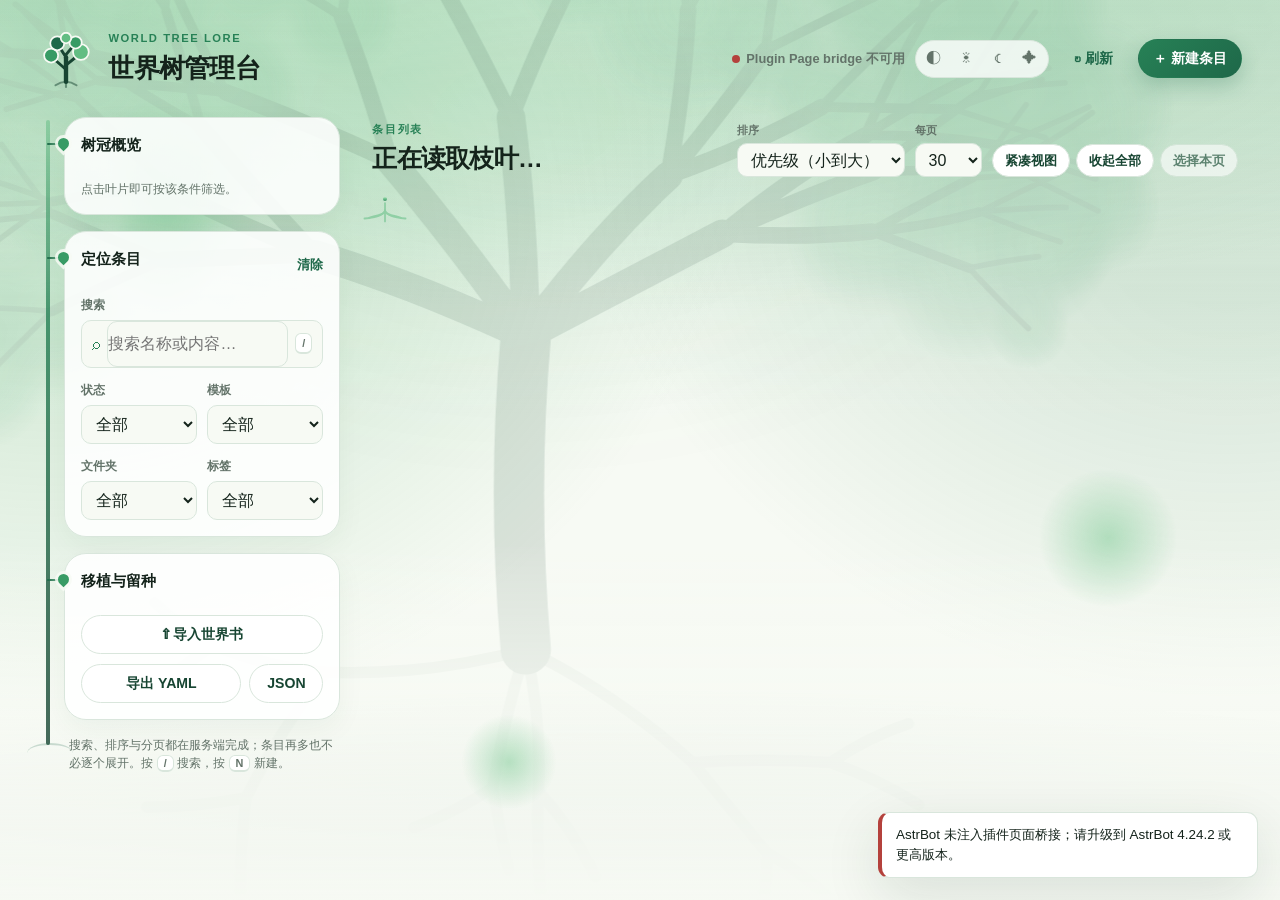
==== pages/worldtree/index.html @ ff250932 "世界树 v1.3.0：主题可独立设置，新增荧夜主题，背景世界树占满视口 - 主题从「跟随 AstrBot」改为四档可选（跟随 AstrBot / 白昼 / 暗林 / 荧夜），   选择保存在浏览器本地" ====
<!doctype html>
<html lang="zh-CN">
  <head>
    <meta charset="utf-8" />
    <meta name="viewport" content="width=device-width, initial-scale=1" />
    <meta
      name="description"
      content="世界树的检索、排序、批量编辑、导入和导出管理台"
    />
    <title>世界树管理台</title>
    <link rel="stylesheet" href="./style.css" />
    <script>
      /* Paint the stored theme before first layout so switching to a night
         theme never flashes the light palette. app.js re-applies it later. */
      (() => {
        try {
          const stored = window.localStorage.getItem("worldtree.theme");
          if (stored === "light" || stored === "dark" || stored === "nightglow") {
            document.documentElement.dataset.theme = stored;
            document.documentElement.dataset.themeMode = stored;
          }
        } catch {
          /* storage may be blocked; the default light palette is fine. */
        }
      })();
    </script>
  </head>
  <body>
    <div class="sky" aria-hidden="true">
      <svg class="sky-tree" viewBox="250 -200 1300 1250" preserveAspectRatio="xMidYMax meet" focusable="false">
        <defs>
          <radialGradient id="skyCrown">
            <stop class="stop-core" offset="0" />
            <stop class="stop-mid" offset=".58" />
            <stop class="stop-edge" offset="1" />
          </radialGradient>
          <radialGradient id="skyLeaf">
            <stop class="stop-core" offset="0" />
            <stop class="stop-mid" offset=".62" />
            <stop class="stop-edge" offset="1" />
          </radialGradient>
        </defs>
        <ellipse class="sky-crown" cx="800" cy="296" rx="512" ry="330" />
        <g class="sky-leaves" id="skyLeaves"><circle cx="482" cy="419" r="49"/><circle cx="385" cy="464" r="77"/><circle cx="323" cy="526" r="60"/><circle cx="307" cy="461" r="70"/><circle cx="386" cy="379" r="56"/><circle cx="310" cy="387" r="37"/><circle cx="341" cy="318" r="53"/><circle cx="488" cy="357" r="51"/><circle cx="385" cy="368" r="49"/><circle cx="304" cy="370" r="66"/><circle cx="312" cy="344" r="43"/><circle cx="409" cy="279" r="54"/><circle cx="337" cy="261" r="45"/><circle cx="338" cy="229" r="73"/><circle cx="391" cy="194" r="38"/><circle cx="516" cy="303" r="92"/><circle cx="418" cy="242" r="86"/><circle cx="328" cy="235" r="73"/><circle cx="353" cy="195" r="39"/><circle cx="380" cy="157" r="41"/><circle cx="485" cy="201" r="49"/><circle cx="436" cy="137" r="48"/><circle cx="468" cy="125" r="59"/><circle cx="490" cy="115" r="73"/><circle cx="537" cy="272" r="63"/><circle cx="426" cy="262" r="74"/><circle cx="423" cy="239" r="44"/><circle cx="331" cy="238" r="63"/><circle cx="371" cy="160" r="66"/><circle cx="410" cy="93" r="61"/><circle cx="454" cy="67" r="62"/><circle cx="639" cy="206" r="52"/><circle cx="559" cy="162" r="63"/><circle cx="498" cy="139" r="42"/><circle cx="511" cy="115" r="42"/><circle cx="653" cy="103" r="41"/><circle cx="619" cy="32" r="49"/><circle cx="589" cy="133" r="67"/><circle cx="615" cy="87" r="50"/><circle cx="776" cy="28" r="72"/><circle cx="840" cy="174" r="48"/><circle cx="784" cy="24" r="50"/><circle cx="869" cy="20" r="37"/><circle cx="921" cy="117" r="54"/><circle cx="958" cy="60" r="54"/><circle cx="975" cy="73" r="70"/><circle cx="942" cy="200" r="94"/><circle cx="922" cy="84" r="85"/><circle cx="893" cy="-1" r="71"/><circle cx="956" cy="7" r="47"/><circle cx="996" cy="100" r="87"/><circle cx="1016" cy="21" r="47"/><circle cx="1062" cy="35" r="38"/><circle cx="1010" cy="235" r="58"/><circle cx="1028" cy="131" r="78"/><circle cx="1082" cy="67" r="72"/><circle cx="1108" cy="187" r="65"/><circle cx="1144" cy="116" r="56"/><circle cx="1186" cy="185" r="75"/><circle cx="1059" cy="285" r="48"/><circle cx="1145" cy="201" r="86"/><circle cx="1179" cy="111" r="41"/><circle cx="1220" cy="158" r="68"/><circle cx="1175" cy="287" r="82"/><circle cx="1252" cy="261" r="65"/><circle cx="1255" cy="312" r="67"/><circle cx="1097" cy="310" r="54"/><circle cx="1210" cy="148" r="41"/><circle cx="1189" cy="259" r="74"/><circle cx="1229" cy="194" r="56"/><circle cx="1258" cy="251" r="41"/><circle cx="1216" cy="319" r="42"/><circle cx="1300" cy="339" r="49"/><circle cx="1196" cy="274" r="82"/><circle cx="1246" cy="202" r="66"/><circle cx="1272" cy="264" r="45"/><circle cx="1220" cy="336" r="65"/><circle cx="1296" cy="290" r="73"/><circle cx="1301" cy="376" r="55"/><circle cx="1103" cy="394" r="76"/><circle cx="1191" cy="347" r="81"/><circle cx="1238" cy="283" r="53"/><circle cx="1259" cy="345" r="56"/><circle cx="1197" cy="377" r="47"/><circle cx="1268" cy="343" r="38"/><circle cx="1273" cy="373" r="47"/><circle cx="1268" cy="403" r="52"/><circle cx="1188" cy="426" r="84"/><circle cx="1249" cy="416" r="62"/><circle cx="1240" cy="479" r="36"/></g>
        <path class="sky-limb sky-limb-1" d="M800 760Q788 623 800 486" />
        <path class="sky-limb sky-limb-2" d="M800 486Q701 440 615 414M800 486Q738 399 681 332M800 486Q798 380 787 294M800 486Q862 403 925 345M800 486Q894 437 972 396" />
        <path class="sky-limb sky-limb-3" d="M615 414Q542 417 482 419M615 414Q544 386 488 357M615 414Q559 354 516 303M681 332Q603 296 537 272M681 332Q661 262 639 206M787 294Q756 231 728 181M787 294Q813 227 840 174M925 345Q939 266 942 200M925 345Q974 286 1010 235M925 345Q1001 318 1059 285M972 396Q1036 343 1097 310M972 396Q1044 363 1105 342M972 396Q1044 400 1103 394" />
        <path class="sky-limb sky-limb-4" d="M482 419Q428 442 385 464M482 419Q429 398 386 379M488 357Q431 358 385 368M488 357Q445 313 409 279M516 303Q460 272 418 242M516 303Q500 247 485 201M537 272Q476 266 426 262M537 272Q476 250 423 239M537 272Q504 212 483 160M639 206Q597 178 559 162M639 206Q647 149 653 103M728 181Q686 157 652 137M728 181Q733 128 736 85M840 174Q836 123 832 80M840 174Q882 139 921 117M942 200Q929 137 922 84M942 200Q974 146 996 100M1010 235Q1017 177 1028 131M1010 235Q1064 208 1108 187M1059 285Q1105 237 1145 201M1059 285Q1123 286 1175 287M1097 310Q1123 250 1150 204M1097 310Q1146 279 1189 259M1097 310Q1163 309 1216 319M1105 342Q1154 303 1196 274M1105 342Q1168 340 1220 336M1103 394Q1151 367 1191 347M1103 394Q1156 389 1197 377M1103 394Q1150 412 1188 426" />
        <path class="sky-limb sky-limb-5" d="M385 464Q350 498 323 526M385 464Q342 460 307 461M386 379Q344 383 310 387M386 379Q361 346 341 318M385 368Q350 392 323 413M385 368Q341 371 304 370M385 368Q346 352 312 344M409 279Q369 270 337 261M409 279Q372 249 338 229M409 279Q396 233 391 194M418 242Q369 236 328 235M418 242Q381 217 353 195M418 242Q395 197 380 157M485 201Q460 164 436 137M485 201Q474 160 468 125M485 201Q491 154 490 115M426 262Q382 276 345 287M426 262Q387 231 360 201M423 239Q373 243 331 238M423 239Q391 198 371 160M483 160Q442 124 410 93M483 160Q464 110 454 67M483 160Q485 113 486 74M559 162Q525 165 499 173M559 162Q526 147 498 139M559 162Q534 135 511 115M653 103Q636 63 619 32M653 103Q663 60 676 25M653 103Q671 68 689 41M652 137Q617 133 589 133M652 137Q630 110 615 87M736 85Q728 45 724 11M736 85Q757 53 776 28M832 80Q808 48 784 24M832 80Q851 46 869 20M921 117Q941 85 958 60M921 117Q951 93 975 73M921 117Q962 105 998 100M922 84Q900 46 882 15M922 84Q910 36 893 -1M922 84Q938 40 956 7M996 100Q1004 56 1016 21M996 100Q1033 65 1062 35M1028 131Q1012 90 1000 55M1028 131Q1031 86 1028 49M1028 131Q1055 94 1082 67M1108 187Q1130 150 1144 116M1108 187Q1151 187 1186 185M1145 201Q1161 151 1179 111M1145 201Q1188 180 1220 158M1175 287Q1217 271 1252 261M1175 287Q1218 301 1255 312M1150 204Q1157 155 1164 115M1150 204Q1183 173 1210 148M1189 259Q1211 223 1229 194M1189 259Q1227 256 1258 251M1216 319Q1259 301 1293 285M1216 319Q1263 327 1300 339M1216 319Q1261 337 1299 348M1196 274Q1222 234 1246 202M1196 274Q1237 266 1272 264M1220 336Q1264 314 1296 290M1220 336Q1265 358 1301 376M1191 347Q1217 312 1238 283M1191 347Q1228 345 1259 345M1197 377Q1235 358 1268 343M1197 377Q1239 373 1273 373M1197 377Q1236 393 1268 403M1188 426Q1221 419 1249 416M1188 426Q1216 456 1240 479" />
        <path class="sky-root" d="M800 760Q879 799 946 859M800 760Q715 783 625 780M946 859Q1006 855 1067 859M946 859Q978 898 1011 938M625 780Q584 831 555 890M625 780Q574 776 526 756M800 760Q814 820 811 884M800 760Q781 819 771 881M1067 859Q1099 837 1135 825M1067 859Q1108 873 1144 896M1011 938Q1042 955 1068 980M1011 938Q1012 968 1004 998M555 890Q550 932 550 975M555 890Q512 898 468 898M526 756Q500 775 474 794M526 756Q499 741 475 719M811 884Q841 917 861 959M811 884Q809 929 813 975M771 881Q777 917 785 953M771 881Q739 902 702 916" />
        <use class="sky-leaves-front" href="#skyLeaves" />
      </svg>
      <div class="sky-mist"></div>
      <span class="mote mote-a"></span>
      <span class="mote mote-b"></span>
      <span class="mote mote-c"></span>
      <div class="fireflies">
        <span class="firefly firefly-1"></span>
        <span class="firefly firefly-2"></span>
        <span class="firefly firefly-3"></span>
        <span class="firefly firefly-4"></span>
        <span class="firefly firefly-5"></span>
        <span class="firefly firefly-6"></span>
        <span class="firefly firefly-7"></span>
        <span class="firefly firefly-8"></span>
        <span class="firefly firefly-9"></span>
      </div>
    </div>
    <div class="app-shell" id="appShell" data-density="cosy">
      <header class="topbar">
        <div class="brand">
          <svg class="brand-mark" viewBox="0 0 64 64" aria-hidden="true">
            <path d="M32 58V30" class="trunk" />
            <path d="M32 44 16 30M32 39l16-13M32 30 23 16M32 27l10-12" class="branches" />
            <path d="M32 58c-6 0-9 2-12 4M32 58c6 0 9 2 12 4M32 58v6" class="roots" />
            <circle cx="15" cy="28" r="8" class="leaf leaf-a" />
            <circle cx="49" cy="24" r="9" class="leaf leaf-b" />
            <circle cx="22" cy="14" r="8" class="leaf leaf-c" />
            <circle cx="43" cy="13" r="7" class="leaf leaf-a" />
            <circle cx="32" cy="8" r="6" class="leaf leaf-b" />
          </svg>
          <div>
            <p class="eyebrow">WORLD TREE LORE</p>
            <h1 id="pageTitle">世界树管理台</h1>
          </div>
        </div>
        <div class="top-actions">
          <span class="connection" id="connectionState" aria-live="polite">正在连接</span>
          <div class="theme-switch" id="themeSwitch" role="group" aria-label="界面主题">
            <button class="theme-option" type="button" data-theme-mode="auto" aria-label="跟随 AstrBot 主题" title="跟随 AstrBot 主题">
              <span aria-hidden="true">◐</span>
            </button>
            <button class="theme-option" type="button" data-theme-mode="light" aria-label="白昼主题" title="白昼：明亮的林间日光">
              <span aria-hidden="true">☀</span>
            </button>
            <button class="theme-option" type="button" data-theme-mode="dark" aria-label="暗林主题" title="暗林：低照度的深绿夜色">
              <span aria-hidden="true">☾</span>
            </button>
            <button class="theme-option" type="button" data-theme-mode="nightglow" aria-label="荧夜主题" title="荧夜：世界树在夜里发出荧光">
              <span aria-hidden="true">✦</span>
            </button>
          </div>
          <button class="button button-ghost" id="refreshButton" type="button" title="重新读取条目">
            <span aria-hidden="true">↻</span> 刷新
          </button>
          <button class="button button-primary" id="newEntryButton" type="button">
            <span aria-hidden="true">＋</span> 新建条目
          </button>
        </div>
      </header>

      <div class="workspace">
        <aside class="sidebar" id="sidebar" aria-label="筛选和概览">
          <button class="mobile-filter-toggle" id="mobileFilterToggle" type="button" aria-expanded="false">
            <span><span aria-hidden="true">⌕</span> 筛选与概览</span>
            <strong id="mobileFilterState">展开</strong>
          </button>

          <section class="canopy-card bough-node" aria-labelledby="canopyHeading">
            <div class="card-head">
              <h2 id="canopyHeading">树冠概览</h2>
            </div>
            <div class="canopy" id="statsGrid" aria-live="polite"></div>
            <p class="canopy-hint">点击叶片即可按该条件筛选。</p>
          </section>

          <section class="filter-section bough-node" aria-labelledby="filterHeading">
            <div class="section-heading">
              <h2 id="filterHeading">定位条目</h2>
              <button class="text-button" id="clearFiltersButton" type="button">清除</button>
            </div>
            <label class="field-label" for="searchInput">搜索</label>
            <div class="search-field">
              <span aria-hidden="true">⌕</span>
              <input
                id="searchInput"
                type="search"
                maxlength="200"
                placeholder="搜索名称或内容…"
                title="同时匹配条目名称、正文、标签与关键词"
                autocomplete="off"
              />
              <kbd aria-hidden="true">/</kbd>
            </div>

            <div class="filter-grid">
              <div class="filter-field">
                <label class="field-label" for="statusFilter">状态</label>
                <select id="statusFilter">
                  <option value="all">全部</option>
                  <option value="enabled">仅启用</option>
                  <option value="disabled">仅停用</option>
                  <option value="scheduled">仅日程（Cron）</option>
                  <option value="scoped">仅范围限定</option>
                </select>
              </div>
              <div class="filter-field">
                <label class="field-label" for="templateFilter">模板</label>
                <select id="templateFilter"><option value="">全部</option></select>
              </div>
              <div class="filter-field">
                <label class="field-label" for="folderFilter">文件夹</label>
                <select id="folderFilter"><option value="">全部</option></select>
              </div>
              <div class="filter-field">
                <label class="field-label" for="tagFilter">标签</label>
                <select id="tagFilter"><option value="">全部</option></select>
              </div>
            </div>
          </section>

          <section class="sidebar-actions bough-node" aria-labelledby="transferHeading">
            <div class="section-heading">
              <h2 id="transferHeading">移植与留种</h2>
            </div>
            <button class="button button-secondary" id="importButton" type="button">
              <span aria-hidden="true">⇧</span> 导入世界书
            </button>
            <div class="export-row">
              <button class="button button-secondary" id="exportYamlButton" type="button">导出 YAML</button>
              <button class="button button-secondary" id="exportJsonButton" type="button">JSON</button>
            </div>
          </section>

          <p class="sidebar-note">
            搜索、排序与分页都在服务端完成；条目再多也不必逐个展开。按 <kbd>/</kbd> 搜索，按 <kbd>N</kbd> 新建。
          </p>
        </aside>

        <main class="content">
          <section class="content-heading">
            <div class="content-title">
              <p class="eyebrow" id="resultCaption">条目列表</p>
              <h2 id="resultTitle">正在读取枝叶…</h2>
            </div>
            <div class="view-options">
              <label class="view-field" for="sortSelect">
                <span>排序</span>
                <select id="sortSelect">
                  <option value="priority">优先级（小到大）</option>
                  <option value="priority_desc">优先级（大到小）</option>
                  <option value="template">条目类型（模板）</option>
                  <option value="folder">文件夹</option>
                  <option value="name">名称 A→Z</option>
                  <option value="updated">最近更新</option>
                  <option value="enabled">启用状态</option>
                </select>
              </label>
              <label class="view-field" for="pageSizeSelect">
                <span>每页</span>
                <select id="pageSizeSelect">
                  <option value="20">20</option>
                  <option value="30" selected>30</option>
                  <option value="50">50</option>
                  <option value="100">100</option>
                </select>
              </label>
              <div class="view-buttons">
                <button class="button button-secondary button-compact" id="densityButton" type="button" aria-pressed="false">
                  紧凑视图
                </button>
                <button class="button button-secondary button-compact" id="collapseAllButton" type="button">
                  收起全部
                </button>
                <button class="button button-secondary button-compact" id="selectPageButton" type="button" disabled>
                  选择本页
                </button>
              </div>
            </div>
          </section>

          <section class="bulk-bar" id="bulkBar" hidden aria-label="批量操作">
            <strong id="selectedCount">已选择 0 项</strong>
            <div class="bulk-controls">
              <select id="bulkAction" aria-label="批量操作">
                <option value="set_enabled_true">批量启用</option>
                <option value="set_enabled_false">批量停用</option>
                <option value="set_folder">移动到文件夹</option>
                <option value="add_tag">添加标签</option>
                <option value="remove_tag">移除标签</option>
                <option value="delete">删除所选条目</option>
              </select>
              <input id="bulkValue" type="text" maxlength="80" placeholder="文件夹或标签" />
              <button class="button button-secondary" id="bulkApplyButton" type="button">应用</button>
              <button class="button button-ghost button-compact" id="exportSelectedButton" type="button">导出所选</button>
              <button class="text-button" id="clearSelectionButton" type="button">取消选择</button>
            </div>
          </section>

          <div class="tree" id="tree">
            <span class="tree-trunk" aria-hidden="true"></span>
            <div class="branch-list" id="entryList" aria-label="世界书条目" aria-busy="false"></div>
            <svg class="tree-roots" viewBox="0 0 240 54" aria-hidden="true" focusable="false">
              <path d="M120 0v20" />
              <path d="M120 20c0 12-26 14-44 20M120 20c0 12 26 14 44 20" />
              <path d="M120 20c-4 14-32 20-56 22M120 20c4 14 32 20 56 22" />
              <path d="M120 20v30" />
            </svg>
          </div>

          <div class="empty-state" id="emptyState" hidden>
            <svg class="empty-tree" viewBox="0 0 96 96" aria-hidden="true" focusable="false">
              <path d="M48 86V44" class="trunk" />
              <path d="M48 62 30 48M48 56l18-14M48 44 36 30" class="branches" />
              <circle cx="28" cy="45" r="11" class="leaf leaf-a" />
              <circle cx="68" cy="39" r="12" class="leaf leaf-b" />
              <circle cx="35" cy="27" r="10" class="leaf leaf-c" />
              <circle cx="58" cy="22" r="9" class="leaf leaf-a" />
              <path d="M30 86h36" class="ground" />
            </svg>
            <h3>这里还没有枝叶</h3>
            <p>新建第一个条目，或导入已有的 JSON/YAML 世界书。</p>
            <button class="button button-primary" id="emptyCreateButton" type="button">新建条目</button>
          </div>
          <nav class="pagination" id="pagination" aria-label="条目分页"></nav>
        </main>
      </div>
    </div>

    <aside class="editor-drawer" id="editorDrawer" aria-label="条目编辑器" aria-hidden="true">
      <div class="drawer-scrim" id="drawerScrim"></div>
      <section class="drawer-panel" role="dialog" aria-modal="true" aria-labelledby="editorTitle">
        <header class="drawer-header">
          <div>
            <p class="eyebrow">ENTRY EDITOR</p>
            <h2 id="editorTitle">新建条目</h2>
          </div>
          <button class="icon-button" id="closeEditorButton" type="button" aria-label="关闭编辑器">×</button>
        </header>
        <form id="entryForm" novalidate>
          <div class="form-body">
            <fieldset class="form-section">
              <legend>基础</legend>
              <div class="form-grid">
                <label>
                  <span>模板</span>
                  <select id="templateInput" name="template"></select>
                </label>
                <label class="toggle-field">
                  <span>全局启用</span>
                  <input id="enabledInput" name="enabled" type="checkbox" checked />
                  <i aria-hidden="true"></i>
                </label>
                <label class="wide">
                  <span>名称 <em>必填</em></span>
                  <input id="nameInput" name="name" type="text" maxlength="80" required placeholder="例如：冒险者公会" />
                </label>
                <label>
                  <span>文件夹</span>
                  <input id="folderInput" name="folder" type="text" maxlength="80" placeholder="例如：世界观 / 角色" />
                </label>
                <label>
                  <span>标签</span>
                  <input id="tagsInput" name="tags" type="text" maxlength="800" placeholder="用逗号分隔，例如：主线, 城市" />
                </label>
                <label class="wide">
                  <span>优先级</span>
                  <input id="priorityInput" name="priority" type="number" min="-9999" max="9999" step="1" value="50" />
                  <small>数字越小越先注入，冲突时也更优先。</small>
                </label>
              </div>
            </fieldset>

            <fieldset class="form-section" data-section="trigger">
              <legend>触发方式</legend>
              <div class="form-grid">
                <label class="wide">
                  <span>关键词 / 触发器</span>
                  <textarea id="keywordsInput" name="keywords" rows="3" maxlength="8500" placeholder="每行一个。普通文本按字面量匹配；正则请明确写为 re:&lt;表达式&gt;。"></textarea>
                  <small>留空时仅由 Cron 触发。导入的上游条目会保留原有正则行为。</small>
                </label>
                <label>
                  <span>关键词模式</span>
                  <select id="keywordModeInput" name="keyword_mode">
                    <option value="modern">字面量优先（推荐）</option>
                    <option value="legacy_regex">兼容旧世界书：全部按正则</option>
                  </select>
                </label>
                <label>
                  <span>生效概率</span>
                  <input id="probabilityInput" name="probability" type="number" min="0" max="1" step="0.01" value="1" />
                  <small>1 表示每次命中都注入。</small>
                </label>
                <label class="wide">
                  <span>Cron（分 时 日 月 周）</span>
                  <input id="cronInput" name="cron" type="text" maxlength="128" placeholder="例如：0 9 * * 1-5" />
                  <small>填写后按计划自动注入，与关键词可以同时使用。</small>
                </label>
              </div>
            </fieldset>

            <fieldset class="form-section" data-section="reach">
              <legend>生效范围与时长</legend>
              <div class="form-grid">
                <label>
                  <span>生效时长（秒）</span>
                  <input id="durationInput" name="duration" type="number" min="0" max="31536000" step="1" value="180" />
                  <small>0 表示触发后长期保持。</small>
                </label>
                <label>
                  <span>最多注入次数</span>
                  <input id="timesInput" name="times" type="number" min="0" max="1000000" step="1" value="5" />
                  <small>0 表示不限次数。</small>
                </label>
                <label class="wide">
                  <span>适用范围</span>
                  <textarea id="scopeInput" name="scope" rows="2" maxlength="17000" placeholder="每行一个：admin、user:&lt;用户 ID&gt;、group:&lt;群 ID&gt; 或 session:&lt;UMO&gt;。留空代表不限。"></textarea>
                </label>
              </div>
            </fieldset>

            <fieldset class="form-section">
              <legend>注入内容</legend>
              <div class="form-grid">
                <label class="wide content-field">
                  <span>正文 <em>必填</em></span>
                  <textarea id="contentInput" name="content" rows="12" maxlength="50000" required placeholder="写入要让模型在触发时参考的设定、规则或背景。支持 {user_id}、{user_name}、{user}、{time}、{entry_name}。"></textarea>
                </label>
              </div>
            </fieldset>
          </div>

          <p class="form-error" id="formError" role="alert" hidden></p>
          <footer class="drawer-footer">
            <div class="drawer-footer-left">
              <button class="button button-danger" id="deleteEntryButton" type="button" hidden>删除此条目</button>
              <button class="button button-secondary button-compact" id="duplicateEntryButton" type="button" hidden>复制为新条目</button>
            </div>
            <div class="drawer-footer-actions">
              <button class="button button-ghost" id="cancelEditorButton" type="button">取消</button>
              <button class="button button-primary" id="saveEntryButton" type="submit">保存条目</button>
            </div>
          </footer>
        </form>
      </section>
    </aside>

    <dialog
      class="confirm-dialog"
      id="confirmDialog"
      aria-labelledby="confirmTitle"
      aria-describedby="confirmMessage confirmHint"
    >
      <div class="confirm-dialog-card">
        <div class="confirm-dialog-accent" aria-hidden="true"></div>
        <div class="confirm-dialog-body">
          <div class="confirm-dialog-symbol" aria-hidden="true"><span>!</span></div>
          <div class="confirm-dialog-copy">
            <p class="eyebrow">PRUNE BRANCH</p>
            <h2 id="confirmTitle">确认删除？</h2>
            <p id="confirmMessage">所选条目将被永久删除。</p>
            <p class="confirm-dialog-hint" id="confirmHint">此操作无法在管理台内撤销。</p>
          </div>
        </div>
        <footer>
          <button class="button button-secondary" id="cancelConfirmButton" type="button" autofocus>保留条目</button>
          <button class="button button-danger" id="acceptConfirmButton" type="button">永久删除</button>
        </footer>
      </div>
    </dialog>

    <dialog class="import-dialog" id="importDialog" aria-labelledby="importTitle">
      <form id="importForm" method="dialog">
        <header>
          <div>
            <p class="eyebrow">GRAFT A BOOK</p>
            <h2 id="importTitle">导入世界书</h2>
          </div>
          <button class="icon-button" id="closeImportButton" type="button" aria-label="关闭导入窗口">×</button>
        </header>
        <p>支持本插件导出的文件、上游 Worldbook 与常见的 JSON / YAML 世界书，单个文件最大 2 MiB。</p>
        <label class="file-drop" for="importFileInput">
          <span aria-hidden="true">⇧</span>
          <strong>点击选择，或把文件拖到这里</strong>
          <small id="importFileName">尚未选择文件</small>
          <input id="importFileInput" type="file" accept=".json,.yaml,.yml,application/json,application/x-yaml,text/yaml" />
        </label>
        <label>
          <span>同名条目处理方式</span>
          <select id="importStrategyInput">
            <option value="skip">跳过已有条目（安全）</option>
            <option value="rename">保留两者，自动重命名导入项</option>
            <option value="replace">用导入内容覆盖已有条目</option>
          </select>
        </label>
        <p class="form-error" id="importError" role="alert" hidden></p>
        <footer>
          <button class="button button-ghost" type="button" id="cancelImportButton">取消</button>
          <button class="button button-primary" type="submit" id="confirmImportButton">导入</button>
        </footer>
      </form>
    </dialog>

    <div class="toast-region" id="toastRegion" aria-live="polite" aria-atomic="true"></div>
    <script type="module" src="./app.js"></script>
  </body>
</html>
---- pages/worldtree/style.css ----
/* =============================================================
   世界树管理台 / WorldTree Lore console
   Palette: forest greens on paper. The layout is shaped like a
   tree: a trunk on the left, collapsible branches for groups and
   leaf-tipped twigs for individual entries.
   ============================================================= */

:root {
  color-scheme: light;
  --forest-950: #0b2119;
  --forest-900: #123126;
  --forest-800: #174532;
  --forest-700: #1e6849;
  --forest-600: #278156;
  --forest-500: #389b65;
  --forest-400: #62bd83;
  --forest-300: #a5dfb3;
  --moss: #dcebd6;
  --paper: #f7faf4;
  --paper-strong: #ffffff;
  --ink: #14231b;
  --muted: #637369;
  --line: #d9e6dc;
  --danger: #b4413c;
  --warning: #a6711d;
  --shadow: 0 18px 55px rgb(14 53 34 / 12%);
  --radius-lg: 22px;
  --radius-md: 14px;
  --radius-sm: 9px;
  font-family: Inter, "Noto Sans SC", "Microsoft YaHei UI", sans-serif;
}

[data-theme="dark"] {
  color-scheme: dark;
  --forest-950: #07150f;
  --forest-900: #0e251b;
  --forest-800: #153727;
  --forest-700: #1c6647;
  --forest-600: #298257;
  --forest-500: #48aa70;
  --forest-400: #77ca92;
  --forest-300: #b8e7c4;
  --moss: #1d3328;
  --paper: #0e1913;
  --paper-strong: #15231a;
  --ink: #ecf7ec;
  --muted: #a6b8aa;
  --line: #294335;
  --danger: #ee8b84;
  --warning: #e9b866;
  --shadow: 0 18px 55px rgb(0 0 0 / 30%);
}

/* The same world tree after dusk: a midnight canopy whose leaves fluoresce.
   The ramp keeps the light-theme roles (950-800 surfaces, 500-300 accents) so
   every dark-theme override above applies unchanged. */
[data-theme="nightglow"] {
  color-scheme: dark;
  --forest-950: #01060c;
  --forest-900: #05121d;
  --forest-800: #0a2131;
  --forest-700: #157a6e;
  --forest-600: #1c9c86;
  --forest-500: #2fd2a4;
  --forest-400: #74f3cd;
  --forest-300: #cafff2;
  --moss: #0f2739;
  --paper: #050b14;
  --paper-strong: #0b1626;
  --ink: #e9fdf7;
  --muted: #8fb0b9;
  --line: #1b3a52;
  --danger: #ff93a2;
  --warning: #ffd489;
  --shadow: 0 20px 60px rgb(0 0 0 / 55%);
}

/* --- entry template accents -------------------------------------------- */

/* light accents are tuned so the small template pill text still clears
   WCAG AA (>= 4.5:1) on top of its own 12% tint */
[data-template="common"] { --tpl: #27734c; }
[data-template="resident"] { --tpl: #17563a; }
[data-template="chance"] { --tpl: #8c5932; }
[data-template="schedule"] { --tpl: #256e6e; }
[data-template="group"] { --tpl: #486c24; }
[data-template="user"] { --tpl: #3e6a89; }

:is([data-theme="dark"], [data-theme="nightglow"]) [data-template="common"] { --tpl: #6ec38f; }
:is([data-theme="dark"], [data-theme="nightglow"]) [data-template="resident"] { --tpl: #4fb886; }
:is([data-theme="dark"], [data-theme="nightglow"]) [data-template="chance"] { --tpl: #d9a674; }
:is([data-theme="dark"], [data-theme="nightglow"]) [data-template="schedule"] { --tpl: #6fc7c7; }
:is([data-theme="dark"], [data-theme="nightglow"]) [data-template="group"] { --tpl: #a2c96b; }
:is([data-theme="dark"], [data-theme="nightglow"]) [data-template="user"] { --tpl: #86b6d6; }

/* --- base -------------------------------------------------------------- */

* { box-sizing: border-box; }

html,
body {
  min-height: 100%;
  overflow-x: hidden;
}

[hidden] { display: none !important; }

body {
  margin: 0;
  background: var(--paper);
  color: var(--ink);
  line-height: 1.5;
}

button, input, select, textarea { font: inherit; }
button, select, input, textarea { outline-color: var(--forest-500); }
button { cursor: pointer; }
button:disabled { cursor: not-allowed; opacity: .6; }
.is-busy { cursor: progress; }
:focus-visible { outline: 3px solid rgb(56 155 101 / .28); outline-offset: 2px; }

kbd {
  padding: 1px 6px;
  border: 1px solid var(--line);
  border-bottom-width: 2px;
  border-radius: 6px;
  background: var(--paper-strong);
  color: var(--muted);
  font-family: inherit;
  font-size: .68rem;
  font-weight: 750;
}

/* --- ambient world tree ------------------------------------------------ */

/* The page sits inside the crown of a single world tree: light filters down
   from the canopy, the trunk and branches are drawn behind the panels, and the
   roots fade into mist along the bottom edge. */

.sky {
  position: fixed;
  inset: 0;
  z-index: -1;
  overflow: hidden;
  pointer-events: none;
  background:
    radial-gradient(128% 62% at 50% -10%, rgb(120 200 145 / .20) 0 34%, transparent 72%),
    radial-gradient(circle at 4% 2%, rgb(87 179 112 / .20) 0 22%, transparent 48%),
    radial-gradient(circle at 96% 0%, rgb(49 132 82 / .16) 0 20%, transparent 46%),
    radial-gradient(150% 44% at 50% 110%, rgb(23 69 50 / .14) 0 38%, transparent 76%),
    linear-gradient(180deg, rgb(223 241 224 / .58), rgb(223 241 224 / 0) 46%);
}

/* the tree is meant to fill the viewport: the crown runs off the top edge and
   the root system off both sides, so the page really does sit inside it */
.sky-tree {
  position: absolute;
  left: 50%;
  bottom: -9vh;
  translate: -50% 0;
  width: max(1180px, 116vw, 104vh);
  height: auto;
  opacity: .13;
  transform-origin: 50% 96%;
  will-change: transform;
  animation: sway 34s ease-in-out infinite;
}

/* on phones a 1180px tree would only show two fat branches, so pull the scale
   back until the silhouette reads as a whole tree again */
@media (max-width: 720px) {
  .sky-tree {
    bottom: -6vh;
    width: max(860px, 132vw);
  }
}

.sky-crown { fill: url(#skyCrown); }
.sky-leaves { fill: url(#skyLeaf); }

.sky-leaves-front {
  opacity: .5;
  translate: 0 -16px;
}

#skyCrown .stop-core { stop-color: var(--forest-500); stop-opacity: .34; }
#skyCrown .stop-mid { stop-color: var(--forest-500); stop-opacity: .18; }
#skyCrown .stop-edge { stop-color: var(--forest-500); stop-opacity: 0; }
#skyLeaf .stop-core { stop-color: var(--forest-400); stop-opacity: .9; }
#skyLeaf .stop-mid { stop-color: var(--forest-500); stop-opacity: .45; }
#skyLeaf .stop-edge { stop-color: var(--forest-500); stop-opacity: 0; }

.sky-limb,
.sky-root {
  fill: none;
  stroke: var(--forest-800);
  stroke-linecap: round;
}

.sky-limb-1 { stroke-width: 44; }
.sky-limb-2 { stroke-width: 25; }
.sky-limb-3 { stroke-width: 14.5; }
.sky-limb-4 { stroke-width: 8.5; }
.sky-limb-5 { stroke-width: 5; }
.sky-root { stroke-width: 10; opacity: .4; }

/* mist that swallows the root system so text near the bottom stays readable */
.sky-mist {
  position: absolute;
  inset: auto -6% -2% -6%;
  height: 42vh;
  background: linear-gradient(
    180deg,
    rgb(0 0 0 / 0),
    color-mix(in srgb, var(--paper) 68%, transparent) 46%,
    var(--paper)
  );
}

.mote {
  position: absolute;
  border-radius: 50%;
  background: radial-gradient(circle, rgb(120 200 145 / .5), transparent 70%);
  animation: drift 24s ease-in-out infinite;
}

.mote-a { top: 11%; left: 5%; width: 200px; height: 200px; }
.mote-b { top: 52%; right: 8%; width: 140px; height: 140px; animation-duration: 31s; animation-delay: -7s; }
.mote-c { bottom: 10%; left: 36%; width: 96px; height: 96px; animation-duration: 37s; animation-delay: -15s; }

:is([data-theme="dark"], [data-theme="nightglow"]) .sky {
  background:
    radial-gradient(128% 62% at 50% -10%, rgb(69 151 96 / .26) 0 34%, transparent 72%),
    radial-gradient(circle at 4% 2%, rgb(37 117 74 / .22) 0 22%, transparent 48%),
    radial-gradient(circle at 96% 0%, rgb(41 130 87 / .18) 0 20%, transparent 46%),
    radial-gradient(150% 44% at 50% 110%, rgb(11 33 25 / .5) 0 38%, transparent 76%),
    linear-gradient(180deg, rgb(22 61 39 / .46), rgb(22 61 39 / 0) 48%);
}

:is([data-theme="dark"], [data-theme="nightglow"]) .sky-tree { opacity: .34; }

:is([data-theme="dark"], [data-theme="nightglow"]) .sky-limb,
:is([data-theme="dark"], [data-theme="nightglow"]) .sky-root { stroke: var(--forest-700); }

:is([data-theme="dark"], [data-theme="nightglow"]) #skyCrown .stop-core { stop-opacity: .34; }
:is([data-theme="dark"], [data-theme="nightglow"]) #skyCrown .stop-mid { stop-opacity: .2; }

:is([data-theme="dark"], [data-theme="nightglow"]) .mote { background: radial-gradient(circle, rgb(72 170 112 / .38), transparent 70%); }

/* --- nightglow: the tree lit from the inside ---------------------------- */

[data-theme="nightglow"] .sky {
  background:
    radial-gradient(120% 58% at 50% -6%, rgb(47 210 164 / .20) 0 30%, transparent 68%),
    radial-gradient(circle at 8% 6%, rgb(56 130 214 / .18) 0 24%, transparent 52%),
    radial-gradient(circle at 92% 2%, rgb(120 90 220 / .16) 0 22%, transparent 50%),
    radial-gradient(140% 46% at 50% 108%, rgb(4 32 40 / .62) 0 36%, transparent 74%),
    linear-gradient(180deg, #071726, #050b14 58%);
}

[data-theme="nightglow"] .sky-tree {
  opacity: .5;
  filter: drop-shadow(0 0 26px rgb(47 210 164 / .28));
}

/* the trunk stays a silhouette so the fluorescing leaves read as the light */
[data-theme="nightglow"] .sky-limb,
[data-theme="nightglow"] .sky-root { stroke: #0a2231; }

[data-theme="nightglow"] .sky-root { opacity: .62; }

[data-theme="nightglow"] #skyCrown .stop-core { stop-color: var(--forest-500); stop-opacity: .3; }
[data-theme="nightglow"] #skyCrown .stop-mid { stop-color: var(--forest-600); stop-opacity: .17; }
[data-theme="nightglow"] #skyLeaf .stop-core { stop-color: var(--forest-300); stop-opacity: .95; }
[data-theme="nightglow"] #skyLeaf .stop-mid { stop-color: var(--forest-500); stop-opacity: .5; }

[data-theme="nightglow"] .sky-mist {
  background: linear-gradient(
    180deg,
    rgb(0 0 0 / 0),
    color-mix(in srgb, var(--paper) 60%, transparent) 44%,
    var(--paper)
  );
}

[data-theme="nightglow"] .mote { background: radial-gradient(circle, rgb(47 210 164 / .3), transparent 70%); }

/* spores drifting out of the canopy; only the night theme shows them */
.fireflies { display: none; }
[data-theme="nightglow"] .fireflies { display: block; }

.firefly {
  position: absolute;
  width: 4px;
  height: 4px;
  border-radius: 50%;
  background: var(--forest-300);
  box-shadow: 0 0 8px 2px rgb(116 243 205 / .55);
  opacity: 0;
  animation: glimmer 9s ease-in-out infinite;
}

.firefly-1 { top: 22%; left: 14%; animation-duration: 8s; animation-delay: -1s; }
.firefly-2 { top: 34%; left: 27%; animation-duration: 11s; animation-delay: -5s; }
.firefly-3 { top: 16%; left: 41%; animation-duration: 9.5s; animation-delay: -8s; }
.firefly-4 { top: 44%; left: 55%; animation-duration: 12s; animation-delay: -3s; }
.firefly-5 { top: 26%; left: 68%; animation-duration: 8.5s; animation-delay: -6s; }
.firefly-6 { top: 12%; left: 82%; animation-duration: 10.5s; animation-delay: -2s; }
.firefly-7 { top: 58%; left: 9%; animation-duration: 13s; animation-delay: -9s; }
.firefly-8 { top: 62%; left: 88%; animation-duration: 9s; animation-delay: -4s; }
.firefly-9 { top: 50%; left: 36%; animation-duration: 14s; animation-delay: -11s; }

@keyframes glimmer {
  0%, 100% { opacity: 0; translate: 0 0; }
  35% { opacity: .85; }
  65% { opacity: .35; }
  90% { opacity: 0; translate: 6px -34px; }
}

/* --- shell and top bar ------------------------------------------------- */

.app-shell {
  max-width: 1540px;
  margin: 0 auto;
  padding: 30px clamp(18px, 3vw, 46px) 46px;
}

.topbar {
  display: flex;
  gap: 24px;
  align-items: center;
  justify-content: space-between;
  margin-bottom: 30px;
}

.brand {
  display: flex;
  align-items: center;
  gap: 14px;
  min-width: 0;
}

.brand h1,
.content-heading h2,
.drawer-header h2,
.import-dialog h2,
.confirm-dialog h2 {
  margin: 0;
  letter-spacing: -.03em;
}

.brand h1 { font-size: clamp(1.36rem, 2vw, 1.72rem); }

.eyebrow {
  margin: 0 0 2px;
  color: var(--forest-600);
  font-size: .7rem;
  font-weight: 800;
  letter-spacing: .14em;
}

.brand-mark {
  width: 56px;
  height: 56px;
  flex: 0 0 auto;
  overflow: visible;
}

.brand-mark .trunk,
.brand-mark .branches,
.brand-mark .roots,
.brand-mark .ground {
  fill: none;
  stroke: var(--forest-800);
  stroke-linecap: round;
}

.brand-mark .trunk { stroke-width: 5; }
.brand-mark .branches { stroke-width: 3.4; }
.brand-mark .ground { stroke-width: 3; }
.brand-mark .roots { stroke-width: 2.4; opacity: .5; }
.brand-mark .leaf { stroke: var(--paper); stroke-width: 2; }
.brand-mark .leaf-a { fill: var(--forest-500); }
.brand-mark .leaf-b { fill: var(--forest-400); }
.brand-mark .leaf-c { fill: var(--forest-700); }

.top-actions {
  display: flex;
  align-items: center;
  justify-content: flex-end;
  flex-wrap: wrap;
  gap: 10px;
}

.connection {
  color: var(--muted);
  font-size: .8rem;
  font-weight: 700;
}

.connection::before {
  content: "";
  display: inline-block;
  width: 8px;
  height: 8px;
  margin-right: 6px;
  border-radius: 50%;
  background: var(--warning);
}

.connection.online::before {
  background: var(--forest-500);
  box-shadow: 0 0 0 4px rgb(56 155 101 / .15);
}

.connection.error::before { background: var(--danger); }

/* --- theme switch ------------------------------------------------------- */

/* Four glyphs: follow AstrBot, daylight, dark forest, and the glowing night.
   The choice is stored locally, so this console can differ from AstrBot. */
.theme-switch {
  display: flex;
  gap: 2px;
  padding: 3px;
  border: 1px solid var(--line);
  border-radius: 999px;
  background: color-mix(in srgb, var(--paper-strong) 78%, transparent);
}

.theme-option {
  display: grid;
  width: 30px;
  height: 30px;
  border: 0;
  border-radius: 50%;
  place-items: center;
  color: var(--muted);
  background: transparent;
  font-size: .92rem;
  line-height: 1;
  transition: color .16s ease, background .16s ease, box-shadow .16s ease;
}

.theme-option:hover {
  color: var(--forest-700);
  background: var(--moss);
}

.theme-option[aria-pressed="true"] {
  color: #fff;
  background: linear-gradient(140deg, var(--forest-500), var(--forest-700));
  box-shadow: 0 3px 10px color-mix(in srgb, var(--forest-700) 30%, transparent);
}

:is([data-theme="dark"], [data-theme="nightglow"]) .theme-option:hover { color: var(--forest-300); }
[data-theme="nightglow"] .theme-option[aria-pressed="true"] {
  color: var(--forest-950);
  box-shadow: 0 0 14px color-mix(in srgb, var(--forest-400) 55%, transparent);
}

/* --- buttons ----------------------------------------------------------- */

.button {
  min-height: 38px;
  border: 1px solid transparent;
  border-radius: 999px;
  padding: 8px 14px;
  font-size: .88rem;
  font-weight: 760;
  transition: transform .16s ease, background .16s ease, border-color .16s ease, box-shadow .16s ease;
}

.button:hover { transform: translateY(-1px); }
.button:active { transform: translateY(0); }
.button:disabled { transform: none; }

.button-primary {
  color: #fff;
  background: linear-gradient(135deg, var(--forest-600), var(--forest-700));
  box-shadow: 0 8px 20px rgb(25 104 69 / .24);
}

.button-primary:hover { background: linear-gradient(135deg, var(--forest-500), var(--forest-700)); }

.button-secondary {
  color: var(--forest-800);
  background: var(--paper-strong);
  border-color: var(--line);
}

.button-secondary:hover {
  border-color: var(--forest-400);
  background: var(--moss);
}

.button-danger {
  color: var(--danger);
  background: color-mix(in srgb, var(--danger) 8%, var(--paper-strong));
  border-color: color-mix(in srgb, var(--danger) 32%, var(--line));
}

.button-danger:hover {
  color: #fff;
  background: var(--danger);
  border-color: var(--danger);
}

.button-compact {
  min-height: 33px;
  padding: 5px 12px;
  font-size: .8rem;
}

.button-ghost {
  color: var(--forest-700);
  background: transparent;
  border-color: transparent;
}

.button-ghost:hover { background: var(--moss); }

.text-button {
  padding: 4px 0;
  border: 0;
  color: var(--forest-700);
  background: transparent;
  font-size: .82rem;
  font-weight: 750;
}

.text-button:hover { text-decoration: underline; }

.icon-button {
  display: grid;
  width: 34px;
  height: 34px;
  border: 0;
  border-radius: 50%;
  place-items: center;
  color: var(--muted);
  background: transparent;
  font-size: 1.65rem;
  line-height: 1;
}

.icon-button:hover {
  color: var(--ink);
  background: var(--moss);
}

/* --- workspace and sidebar --------------------------------------------- */

.workspace {
  display: grid;
  grid-template-columns: minmax(248px, 302px) minmax(0, 1fr);
  gap: 28px;
  align-items: start;
}

.sidebar {
  position: sticky;
  top: 14px;
  display: grid;
  gap: 16px;
  padding-left: 26px;
}

/* the sidebar grows on its own trunk, echoing the entry tree to its right */
.sidebar::before {
  content: "";
  position: absolute;
  left: 8px;
  top: 3px;
  bottom: 28px;
  width: 4px;
  border-radius: 4px;
  background: linear-gradient(
    180deg,
    color-mix(in srgb, var(--forest-400) 65%, transparent),
    var(--forest-600) 32%,
    var(--forest-800)
  );
  opacity: .8;
}

/* root flare where the trunk meets the foot of the column */
.sidebar::after {
  content: "";
  position: absolute;
  left: -11px;
  bottom: 10px;
  width: 46px;
  height: 18px;
  border-top: 2px solid color-mix(in srgb, var(--forest-700) 42%, transparent);
  border-radius: 50% 50% 0 0;
  opacity: .5;
}

.mobile-filter-toggle { display: none; }

.canopy-card,
.filter-section,
.sidebar-actions {
  padding: 16px;
  border: 1px solid var(--line);
  border-radius: var(--radius-lg);
  background: color-mix(in srgb, var(--paper-strong) 88%, transparent);
  box-shadow: 0 9px 28px rgb(19 72 45 / 5%);
}

.canopy-card { position: relative; }

/* every panel is a bough: a twig off the trunk plus a bud at the joint */
.bough-node { position: relative; }

.bough-node::before {
  content: "";
  position: absolute;
  left: -18px;
  top: 25px;
  width: 18px;
  height: 2px;
  border-radius: 2px;
  background: linear-gradient(90deg, var(--forest-700), color-mix(in srgb, var(--forest-400) 55%, transparent));
}

.bough-node::after {
  content: "";
  position: absolute;
  left: -7px;
  top: 20px;
  width: 11px;
  height: 11px;
  border-radius: 50% 50% 50% 0;
  background: var(--forest-500);
  box-shadow: 0 0 0 3px color-mix(in srgb, var(--paper) 82%, transparent);
  transform: rotate(-45deg);
}

.card-head {
  display: flex;
  position: relative;
  align-items: center;
  gap: 8px;
  margin-bottom: 13px;
  font-weight: 800;
}

.card-head h2 {
  margin: 0;
  font-size: .94rem;
}

.leaf-dot {
  width: 10px;
  height: 10px;
  flex: 0 0 auto;
  border-radius: 50% 50% 50% 0;
  background: var(--forest-500);
  transform: rotate(-45deg);
}

/* --- canopy overview: one trunk ring plus a spray of leaf chips --------- */

.canopy { display: grid; gap: 10px; }

.canopy-total {
  display: flex;
  position: relative;
  overflow: hidden;
  align-items: baseline;
  gap: 9px;
  padding: 13px 15px;
  border: 1px solid var(--line);
  border-radius: 15px;
  color: var(--forest-800);
  background:
    radial-gradient(120% 160% at 86% 0%, color-mix(in srgb, var(--forest-400) 20%, transparent), transparent 62%),
    linear-gradient(145deg, var(--paper-strong), var(--moss));
  font: inherit;
  text-align: left;
  transition: border-color .16s ease, box-shadow .16s ease, background .16s ease;
}

.canopy-total strong {
  font-size: 1.72rem;
  font-variant-numeric: tabular-nums;
  letter-spacing: -.02em;
  line-height: 1;
}

.canopy-total span {
  color: var(--muted);
  font-size: .76rem;
  font-weight: 750;
}

/* growth rings, so the total reads as a slice through the trunk */
.canopy-rings {
  position: absolute;
  top: 50%;
  right: -26px;
  width: 96px;
  height: 96px;
  translate: 0 -50%;
  border-radius: 50%;
  background: repeating-radial-gradient(
    circle at center,
    transparent 0 6px,
    color-mix(in srgb, var(--forest-600) 26%, transparent) 6px 7.5px
  );
  opacity: .75;
  pointer-events: none;
}

.canopy-total:not(.is-active):hover { border-color: var(--forest-400); }

/* "all" is the resting filter, so selection is a ring rather than a dark fill */
.canopy-total.is-active {
  border-color: var(--forest-500);
  box-shadow: 0 0 0 3px color-mix(in srgb, var(--forest-400) 20%, transparent);
}

.canopy-total.is-active span { color: var(--forest-700); }

.leaf-row { display: flex; flex-wrap: wrap; gap: 7px; }

.leaf-chip {
  display: inline-flex;
  align-items: center;
  gap: 6px;
  padding: 6px 11px 6px 10px;
  border: 1px solid var(--line);
  /* one squared corner turns the pill into a leaf silhouette */
  border-radius: 13px 13px 13px 4px;
  color: var(--forest-800);
  background: color-mix(in srgb, var(--paper) 72%, var(--paper-strong));
  font: inherit;
  font-size: .76rem;
  transition: background .16s ease, border-color .16s ease, color .16s ease;
}

.leaf-chip span { color: var(--muted); }
.leaf-chip strong { font-size: .82rem; font-variant-numeric: tabular-nums; }
.leaf-chip.is-static { border-style: dashed; opacity: .85; }

.leaf-chip.stat-action:not(.is-active):hover {
  border-color: var(--forest-400);
  background: var(--moss);
}

.leaf-chip.is-active {
  border-color: transparent;
  color: #fff;
  background: linear-gradient(140deg, var(--forest-500), var(--forest-700));
}

.leaf-chip.is-active span { color: color-mix(in srgb, #fff 80%, transparent); }

.canopy-hint {
  position: relative;
  margin: 11px 0 0;
  color: var(--muted);
  font-size: .72rem;
}

.section-heading {
  display: flex;
  align-items: center;
  justify-content: space-between;
  gap: 8px;
}

.section-heading h2 {
  margin: 0 0 12px;
  font-size: .94rem;
}

.filter-grid {
  display: grid;
  grid-template-columns: repeat(2, minmax(0, 1fr));
  gap: 0 10px;
}

.filter-field { min-width: 0; }

.field-label,
label > span {
  display: block;
  margin: 13px 0 6px;
  color: var(--muted);
  font-size: .76rem;
  font-weight: 750;
}

.search-field {
  display: flex;
  gap: 7px;
  align-items: center;
  padding: 0 10px;
  border: 1px solid var(--line);
  border-radius: 10px;
  background: var(--paper);
  color: var(--forest-600);
}

.search-field:focus-within {
  border-color: var(--forest-400);
  box-shadow: 0 0 0 3px rgb(56 155 101 / .12);
}

.search-field input {
  width: 100%;
  min-width: 0;
  padding: 10px 0;
  border: 0;
  color: var(--ink);
  background: transparent;
}

select,
input[type="text"],
input[type="search"],
input[type="number"],
textarea {
  width: 100%;
  border: 1px solid var(--line);
  border-radius: 10px;
  color: var(--ink);
  background: var(--paper);
  transition: border .16s ease, box-shadow .16s ease;
}

select:focus,
input:focus,
textarea:focus {
  border-color: var(--forest-400);
  box-shadow: 0 0 0 3px rgb(56 155 101 / .12);
}

select,
input[type="text"],
input[type="number"] {
  min-height: 39px;
  padding: 8px 10px;
}

textarea {
  display: block;
  padding: 10px;
  resize: vertical;
}

.sidebar-actions { display: grid; gap: 10px; }

.export-row {
  display: grid;
  grid-template-columns: 1fr 74px;
  gap: 8px;
}

.sidebar-note {
  margin: 0;
  padding: 0 5px;
  color: var(--muted);
  font-size: .76rem;
}

/* --- content heading and view options ---------------------------------- */

.content { min-width: 0; }

.content-heading {
  display: flex;
  flex-wrap: wrap;
  align-items: end;
  justify-content: space-between;
  gap: 16px;
  margin: 4px 4px 16px;
}

.content-title { min-width: 0; }
.content-heading h2 { font-size: clamp(1.25rem, 2vw, 1.55rem); }

.view-options {
  display: flex;
  flex-wrap: wrap;
  align-items: end;
  gap: 10px;
}

.view-field {
  display: grid;
  gap: 4px;
}

.view-field > span {
  margin: 0;
  color: var(--muted);
  font-size: .7rem;
  font-weight: 750;
}

.view-field select {
  width: auto;
  min-height: 34px;
  padding: 5px 9px;
}

.view-buttons {
  display: flex;
  align-items: center;
  gap: 6px;
}

/* --- bulk bar ---------------------------------------------------------- */

.bulk-bar {
  display: flex;
  position: sticky;
  top: 8px;
  z-index: 6;
  gap: 12px;
  align-items: center;
  justify-content: space-between;
  margin: 0 0 14px;
  padding: 10px 13px;
  border: 1px solid var(--forest-300);
  border-radius: var(--radius-md);
  background: color-mix(in srgb, var(--moss) 88%, var(--paper-strong));
  box-shadow: 0 10px 26px rgb(19 72 45 / 10%);
}

.bulk-bar strong {
  color: var(--forest-800);
  font-size: .84rem;
  white-space: nowrap;
}

.bulk-controls {
  display: flex;
  flex: 1;
  flex-wrap: wrap;
  justify-content: flex-end;
  gap: 7px;
}

.bulk-controls select { width: min(210px, 100%); min-height: 34px; }
.bulk-controls input { width: min(170px, 100%); min-height: 34px; }
.bulk-controls input[disabled] { opacity: .5; }

/* --- the tree ---------------------------------------------------------- */

.tree {
  position: relative;
  padding: 0 0 34px 38px;
}

.tree-trunk {
  position: absolute;
  top: 4px;
  bottom: 26px;
  left: 15px;
  width: 4px;
  border-radius: 4px;
  background: linear-gradient(
    180deg,
    transparent,
    var(--forest-300) 5%,
    var(--forest-400) 42%,
    var(--forest-500) 78%,
    var(--forest-600)
  );
  opacity: .85;
}

.tree-roots {
  position: absolute;
  bottom: 4px;
  left: -27px;
  width: 88px;
  height: 20px;
  overflow: visible;
  fill: none;
  stroke: var(--forest-400);
  stroke-width: 5;
  stroke-linecap: round;
  opacity: .55;
}

.branch-list {
  display: grid;
  gap: 18px;
}

.branch { position: relative; }

.branch-head {
  display: flex;
  position: relative;
  align-items: center;
  gap: 9px;
  width: 100%;
  padding: 7px 10px 7px 0;
  border: 0;
  border-radius: 10px;
  color: var(--forest-800);
  background: transparent;
  font-size: .88rem;
  font-weight: 800;
  text-align: left;
  transition: background .16s ease;
}

.branch-head::before {
  content: "";
  position: absolute;
  top: 50%;
  left: -21px;
  width: 21px;
  height: 1px;
  background: linear-gradient(90deg, var(--forest-400), color-mix(in srgb, var(--forest-400) 25%, transparent));
}

.branch-head:hover { background: color-mix(in srgb, var(--moss) 62%, transparent); }

.branch-node {
  width: 11px;
  height: 11px;
  flex: 0 0 auto;
  border-radius: 50% 50% 50% 0;
  background: var(--tpl, var(--forest-500));
  box-shadow: 0 0 0 3px color-mix(in srgb, var(--tpl, var(--forest-500)) 18%, transparent);
  transform: rotate(-45deg);
}

.branch-label {
  min-width: 0;
  overflow: hidden;
  text-overflow: ellipsis;
  white-space: nowrap;
}

.branch-count {
  min-width: 24px;
  padding: 1px 8px;
  border-radius: 999px;
  color: var(--forest-700);
  background: color-mix(in srgb, var(--moss) 82%, transparent);
  font-size: .72rem;
  font-weight: 800;
  text-align: center;
}

.branch-chevron {
  margin-left: auto;
  color: var(--forest-600);
  font-size: .78rem;
  transition: transform .18s ease;
}

.branch.collapsed .branch-chevron { transform: rotate(-90deg); }
.branch.collapsed .branch-body { display: none; }

.branch-body {
  display: grid;
  position: relative;
  gap: 11px;
  margin-top: 5px;
  padding-left: 22px;
}

.branch-body::before {
  content: "";
  position: absolute;
  top: 0;
  bottom: 22px;
  left: 5px;
  width: 1px;
  background: linear-gradient(180deg, var(--forest-300), color-mix(in srgb, var(--forest-300) 20%, transparent));
}

/* --- entry cards ------------------------------------------------------- */

.entry-card {
  display: grid;
  position: relative;
  grid-template-columns: auto minmax(0, 1fr) auto;
  gap: 13px;
  align-items: start;
  padding: 15px 16px;
  border: 1px solid var(--line);
  border-left: 3px solid color-mix(in srgb, var(--tpl, var(--forest-400)) 46%, var(--line));
  border-radius: var(--radius-lg);
  background: var(--paper-strong);
  box-shadow: 0 7px 20px rgb(18 64 40 / 4%);
  transition: border-color .16s ease, box-shadow .16s ease, transform .16s ease;
}

.entry-card::before {
  content: "";
  position: absolute;
  top: -8px;
  left: -20px;
  width: 15px;
  height: 26px;
  border-left: 1px solid var(--forest-300);
  border-bottom: 1px solid var(--forest-300);
  border-bottom-left-radius: 13px;
}

.entry-card::after {
  content: "";
  position: absolute;
  top: 14px;
  left: -8px;
  width: 9px;
  height: 9px;
  border-radius: 50% 50% 50% 0;
  background: var(--tpl, var(--forest-400));
  transform: rotate(-45deg);
}

.entry-card.is-disabled::after { background: color-mix(in srgb, var(--muted) 70%, var(--line)); }
.entry-card.is-disabled { background: color-mix(in srgb, var(--paper-strong) 82%, var(--paper)); }
.entry-card.is-disabled .entry-open { color: var(--muted); }

.entry-card:hover {
  border-color: var(--forest-300);
  border-left-color: var(--tpl, var(--forest-400));
  box-shadow: var(--shadow);
  transform: translateY(-1px);
}

.entry-card.selected {
  border-color: var(--forest-500);
  box-shadow: 0 0 0 3px rgb(56 155 101 / .12);
}

.entry-select {
  width: 17px;
  height: 17px;
  margin-top: 5px;
  accent-color: var(--forest-600);
}

.entry-main { min-width: 0; }

.entry-title {
  display: flex;
  flex-wrap: wrap;
  align-items: center;
  gap: 8px;
}

.entry-title h3 {
  margin: 0;
  min-width: 0;
  font-size: 1.02rem;
}

.entry-open {
  display: block;
  max-width: 100%;
  overflow: hidden;
  padding: 0;
  border: 0;
  color: inherit;
  background: transparent;
  font: inherit;
  text-align: left;
  text-overflow: ellipsis;
  white-space: nowrap;
}

.entry-open:hover {
  color: var(--forest-600);
  text-decoration: underline;
  text-decoration-thickness: 2px;
  text-underline-offset: 3px;
}

.status-badge,
.tag,
.folder-pill,
.trigger-pill,
.template-pill,
.meta-note {
  display: inline-flex;
  align-items: center;
  max-width: 100%;
  min-height: 22px;
  border-radius: 999px;
  padding: 2px 8px;
  font-size: .71rem;
  font-weight: 740;
  white-space: nowrap;
}

.template-pill {
  color: var(--tpl, var(--forest-700));
  background: color-mix(in srgb, var(--tpl, var(--forest-500)) 12%, transparent);
  border: 1px solid color-mix(in srgb, var(--tpl, var(--forest-500)) 28%, transparent);
}

.status-badge.enabled { color: #155a34; background: #dcf4e3; }
.status-badge.disabled { color: #7d4a46; background: #f7e5e2; }
.folder-pill { color: var(--forest-800); background: var(--moss); }
.trigger-pill { color: var(--muted); background: color-mix(in srgb, var(--moss) 56%, transparent); }
.tag { color: var(--forest-700); background: color-mix(in srgb, var(--forest-300) 36%, var(--paper)); }

.meta-note {
  padding: 2px 2px;
  color: var(--muted);
  font-weight: 620;
}

.entry-meta {
  display: flex;
  flex-wrap: wrap;
  gap: 6px;
  margin-top: 8px;
}

.entry-preview {
  display: -webkit-box;
  overflow: hidden;
  margin: 9px 0 0;
  color: var(--muted);
  font-size: .84rem;
  -webkit-box-orient: vertical;
  -webkit-line-clamp: 2;
  line-clamp: 2;
}

.entry-preview.is-expanded {
  display: block;
  max-height: 320px;
  overflow: auto;
  padding: 11px 13px;
  border: 1px solid var(--line);
  border-radius: var(--radius-md);
  background: color-mix(in srgb, var(--moss) 38%, var(--paper));
  color: var(--ink);
  white-space: pre-wrap;
  -webkit-line-clamp: unset;
  line-clamp: unset;
}

.entry-expand {
  margin-top: 8px;
  padding: 2px 0;
  border: 0;
  color: var(--forest-700);
  background: transparent;
  font-size: .76rem;
  font-weight: 750;
}

.entry-expand:hover { text-decoration: underline; }

.entry-actions {
  display: flex;
  align-items: center;
  gap: 5px;
}

.entry-actions .button {
  min-height: 32px;
  padding: 5px 10px;
  font-size: .78rem;
}

.toggle {
  position: relative;
  width: 39px;
  height: 23px;
  padding: 0;
  border: 0;
  border-radius: 999px;
  background: #c9d5cc;
  transition: background .15s ease;
}

.toggle::after {
  content: "";
  position: absolute;
  top: 3px;
  left: 3px;
  width: 17px;
  height: 17px;
  border-radius: 50%;
  background: #fff;
  box-shadow: 0 1px 3px rgb(0 0 0 / .2);
  transition: transform .15s ease;
}

.toggle.on { background: var(--forest-500); }
.toggle.on::after { transform: translateX(16px); }

/* --- per-entry overflow menu ------------------------------------------- */

.entry-menu { position: relative; }

.entry-menu .menu-trigger {
  width: 30px;
  height: 30px;
  font-size: 1.2rem;
}

.entry-menu.is-open .menu-trigger {
  color: var(--forest-800);
  background: var(--moss);
}

.menu-pop {
  display: none;
  position: absolute;
  top: calc(100% + 6px);
  right: 0;
  z-index: 12;
  min-width: 172px;
  padding: 6px;
  border: 1px solid var(--line);
  border-radius: var(--radius-md);
  background: var(--paper-strong);
  box-shadow: var(--shadow);
}

.entry-menu.is-open .menu-pop {
  display: grid;
  animation: menu-pop-in .14s ease both;
}

.menu-item {
  width: 100%;
  padding: 8px 10px;
  border: 0;
  border-radius: 8px;
  color: var(--ink);
  background: transparent;
  font-size: .82rem;
  font-weight: 700;
  text-align: left;
  white-space: nowrap;
}

.menu-item:hover { background: var(--moss); }
.menu-item.danger { color: var(--danger); }
.menu-item.danger:hover { color: #fff; background: var(--danger); }

/* --- pagination and empty state ---------------------------------------- */

.pagination {
  display: flex;
  flex-wrap: wrap;
  align-items: center;
  justify-content: center;
  gap: 7px;
  margin-top: 20px;
}

.page-button {
  min-width: 34px;
  height: 34px;
  padding: 0 8px;
  border: 1px solid var(--line);
  border-radius: 9px;
  color: var(--forest-800);
  background: var(--paper-strong);
  font-weight: 700;
}

.page-button:hover,
.page-button.current {
  color: #fff;
  border-color: var(--forest-600);
  background: var(--forest-600);
}

.page-button:disabled {
  color: var(--muted);
  border-color: var(--line);
  background: var(--paper);
}

.page-gap { color: var(--muted); }

.empty-state {
  margin-top: 24px;
  padding: 52px 24px 46px;
  border: 1px dashed var(--forest-300);
  border-radius: var(--radius-lg);
  background: color-mix(in srgb, var(--moss) 36%, var(--paper));
  text-align: center;
}

.empty-tree {
  width: 120px;
  height: 120px;
  overflow: visible;
}

.empty-tree .trunk,
.empty-tree .branches,
.empty-tree .ground {
  fill: none;
  stroke: var(--forest-700);
  stroke-linecap: round;
}

.empty-tree .trunk { stroke-width: 5; }
.empty-tree .branches { stroke-width: 3.2; }
.empty-tree .ground { stroke-width: 3; opacity: .45; }
.empty-tree .leaf { stroke: var(--paper); stroke-width: 2; }
.empty-tree .leaf-a { fill: var(--forest-500); }
.empty-tree .leaf-b { fill: var(--forest-400); }
.empty-tree .leaf-c { fill: var(--forest-700); }

.empty-state h3 { margin: 10px 0 4px; }
.empty-state p { margin: 0 0 18px; color: var(--muted); }

/* --- editor drawer ----------------------------------------------------- */

.editor-drawer {
  position: fixed;
  inset: 0;
  z-index: 20;
  visibility: hidden;
  overflow: hidden;
  pointer-events: none;
  /* keep the closed panel out of the a11y tree and out of page overflow,
     but delay the visibility flip so the slide-out still animates */
  transition: visibility 0s linear .24s;
}

.editor-drawer[aria-hidden="false"] {
  visibility: visible;
  pointer-events: auto;
  transition-delay: 0s;
}

.drawer-scrim {
  position: absolute;
  inset: 0;
  opacity: 0;
  background: rgb(4 17 11 / .45);
  transition: opacity .2s ease;
}

.editor-drawer[aria-hidden="false"] .drawer-scrim { opacity: 1; }

.drawer-panel {
  display: flex;
  position: absolute;
  top: 0;
  right: 0;
  flex-direction: column;
  width: min(750px, 100%);
  height: 100%;
  overflow: hidden;
  border-left: 1px solid var(--line);
  background: var(--paper-strong);
  box-shadow: -18px 0 50px rgb(2 19 10 / .18);
  transform: translateX(102%);
  transition: transform .24s cubic-bezier(.2, .7, .2, 1);
}

.editor-drawer[aria-hidden="false"] .drawer-panel { transform: translateX(0); }

.drawer-header {
  display: flex;
  flex: 0 0 auto;
  align-items: center;
  justify-content: space-between;
  padding: 23px 26px 17px;
  border-bottom: 1px solid var(--line);
}

.drawer-panel form {
  display: flex;
  flex: 1;
  min-height: 0;
  flex-direction: column;
}

.form-body {
  display: grid;
  flex: 1 1 auto;
  gap: 14px;
  overflow-y: auto;
  padding: 18px 26px 25px;
}

/* grouping the 14 fields keeps a long entry form scannable */
.form-section {
  margin: 0;
  padding: 2px 16px 15px;
  border: 1px solid var(--line);
  border-radius: var(--radius-md);
  background: var(--paper);
}

.form-section > legend {
  padding: 0 7px;
  color: var(--forest-600);
  font-size: .71rem;
  font-weight: 800;
  letter-spacing: .14em;
  text-transform: uppercase;
}

.form-grid {
  display: grid;
  grid-template-columns: repeat(2, minmax(0, 1fr));
  gap: 0 14px;
}

.form-grid label { min-width: 0; }
.form-grid label > span { margin-top: 10px; }
.form-grid .wide,
.content-field { grid-column: 1 / -1; }
.form-grid em { color: var(--danger); font-style: normal; }

.form-grid small {
  display: block;
  margin-top: 5px;
  color: var(--muted);
  font-size: .72rem;
}

.toggle-field {
  display: grid;
  position: relative;
  grid-template-columns: 1fr auto;
  align-items: center;
}

/* inside the editor grid the switch reads as a control, so line it up with
   the neighbouring select instead of floating next to its label */
.form-grid > .toggle-field {
  align-self: end;
  min-height: 42px;
  margin-bottom: 2px;
  padding: 0 13px;
  border: 1px solid var(--line);
  border-radius: var(--radius-sm);
  background: color-mix(in srgb, var(--moss) 34%, var(--paper));
}

.form-grid > .toggle-field > span,
.form-grid > .toggle-field i { margin-top: 0; }

.toggle-field input {
  position: absolute;
  width: 1px;
  height: 1px;
  opacity: 0;
}

.toggle-field i {
  position: relative;
  width: 42px;
  height: 24px;
  margin-top: 8px;
  border-radius: 999px;
  background: #c9d5cc;
  transition: background .15s ease;
}

.toggle-field i::after {
  content: "";
  position: absolute;
  top: 3px;
  left: 3px;
  width: 18px;
  height: 18px;
  border-radius: 50%;
  background: #fff;
  transition: transform .15s ease;
}

.toggle-field input:checked + i { background: var(--forest-500); }
.toggle-field input:checked + i::after { transform: translateX(18px); }
.toggle-field input:focus-visible + i { outline: 3px solid rgb(56 155 101 / .28); outline-offset: 2px; }

.content-field textarea { min-height: 220px; }

.form-error {
  margin: 0 26px 12px;
  color: var(--danger);
  font-size: .82rem;
}

.drawer-footer {
  display: flex;
  flex: 0 0 auto;
  align-items: center;
  justify-content: space-between;
  gap: 8px;
  padding: 14px 26px;
  border-top: 1px solid var(--line);
}

.drawer-footer-left {
  display: flex;
  flex-wrap: wrap;
  align-items: center;
  gap: 8px;
}

.drawer-footer-actions {
  display: flex;
  justify-content: flex-end;
  gap: 8px;
  margin-left: auto;
}

/* --- confirm dialog ---------------------------------------------------- */

.confirm-dialog {
  width: min(465px, calc(100% - 32px));
  padding: 0;
  overflow: hidden;
  border: 1px solid color-mix(in srgb, var(--danger) 24%, var(--line));
  border-radius: var(--radius-lg);
  color: var(--ink);
  background: var(--paper-strong);
  box-shadow: 0 28px 80px rgb(2 19 10 / 28%);
}

.confirm-dialog[open] { animation: dialog-rise .2s cubic-bezier(.2, .75, .2, 1) both; }

.confirm-dialog::backdrop {
  background: rgb(4 17 11 / .58);
  backdrop-filter: blur(3px);
  animation: backdrop-fade .18s ease both;
}

.confirm-dialog-card {
  overflow: hidden;
  border-radius: inherit;
  background: linear-gradient(155deg, color-mix(in srgb, var(--paper-strong) 96%, var(--moss)), var(--paper-strong));
}

.confirm-dialog-accent {
  height: 4px;
  background: linear-gradient(90deg, var(--forest-600), var(--danger) 58%, color-mix(in srgb, var(--danger) 56%, var(--forest-400)));
}

.confirm-dialog-body {
  display: grid;
  grid-template-columns: 56px minmax(0, 1fr);
  gap: 16px;
  align-items: start;
  padding: 25px 25px 19px;
}

.confirm-dialog-symbol {
  display: grid;
  width: 50px;
  height: 50px;
  margin-top: 2px;
  place-items: center;
  border: 1px solid color-mix(in srgb, var(--danger) 35%, var(--line));
  border-radius: 50% 50% 50% 12%;
  color: var(--danger);
  background: color-mix(in srgb, var(--danger) 11%, var(--paper-strong));
  box-shadow: inset 0 0 0 6px color-mix(in srgb, var(--danger) 5%, transparent);
  transform: rotate(-12deg);
}

.confirm-dialog-symbol span {
  font-size: 1.42rem;
  font-weight: 900;
  transform: rotate(12deg);
}

.confirm-dialog-copy { min-width: 0; }
.confirm-dialog-copy .eyebrow { color: var(--danger); }
.confirm-dialog h2 { font-size: 1.28rem; }

.confirm-dialog-copy > p:not(.eyebrow) {
  margin: 9px 0 0;
  color: var(--muted);
  font-size: .9rem;
}

.confirm-dialog-copy .confirm-dialog-hint {
  padding-top: 9px;
  border-top: 1px solid var(--line);
  font-size: .78rem;
}

.confirm-dialog footer {
  display: flex;
  justify-content: flex-end;
  gap: 9px;
  padding: 15px 25px 20px;
  border-top: 1px solid color-mix(in srgb, var(--line) 76%, transparent);
  background: color-mix(in srgb, var(--moss) 32%, transparent);
}

.confirm-dialog .button-danger {
  color: #fff;
  border-color: var(--danger);
  background: linear-gradient(135deg, color-mix(in srgb, var(--danger) 86%, #d8685f), var(--danger));
  box-shadow: 0 9px 22px color-mix(in srgb, var(--danger) 25%, transparent);
}

.confirm-dialog .button-danger:hover {
  background: linear-gradient(135deg, color-mix(in srgb, var(--danger) 82%, #f09387), color-mix(in srgb, var(--danger) 88%, #752c29));
}

/* --- import dialog ----------------------------------------------------- */

.import-dialog {
  width: min(530px, calc(100% - 32px));
  padding: 0;
  border: 1px solid var(--line);
  border-radius: var(--radius-lg);
  color: var(--ink);
  background: var(--paper-strong);
  box-shadow: var(--shadow);
}

.import-dialog::backdrop { background: rgb(4 17 11 / .44); }
.import-dialog[open] { animation: dialog-rise .2s cubic-bezier(.2, .75, .2, 1) both; }
.import-dialog form { padding: 25px; }

.import-dialog header {
  display: flex;
  align-items: start;
  justify-content: space-between;
}

.import-dialog p { color: var(--muted); font-size: .86rem; }

.file-drop {
  position: relative;
  display: grid;
  min-height: 142px;
  place-items: center;
  margin: 18px 0;
  padding: 16px;
  border: 1px dashed var(--forest-400);
  border-radius: var(--radius-md);
  background: color-mix(in srgb, var(--moss) 44%, var(--paper));
  text-align: center;
  cursor: pointer;
}

.file-drop:hover { background: var(--moss); }

/* the real input is visually hidden, so mirror its focus ring on the label */
.file-drop:focus-within,
.file-drop.is-dragging {
  border-color: var(--forest-600);
  border-style: solid;
  background: var(--moss);
  box-shadow: 0 0 0 3px rgb(56 155 101 / 0.28);
}
.file-drop > span { color: var(--forest-600); font-size: 1.6rem; }

.file-drop small {
  max-width: 100%;
  overflow: hidden;
  color: var(--muted);
  text-overflow: ellipsis;
  white-space: nowrap;
}

.file-drop input {
  position: absolute;
  width: 1px;
  height: 1px;
  opacity: 0;
}

.import-dialog footer {
  display: flex;
  justify-content: flex-end;
  gap: 8px;
  margin-top: 20px;
}

/* --- toasts ------------------------------------------------------------ */

.toast-region {
  display: grid;
  position: fixed;
  right: 22px;
  bottom: 22px;
  z-index: 40;
  width: min(380px, calc(100vw - 44px));
  gap: 8px;
}

.toast {
  padding: 12px 14px;
  border: 1px solid var(--line);
  border-left: 4px solid var(--forest-500);
  border-radius: 11px;
  color: var(--ink);
  background: var(--paper-strong);
  box-shadow: var(--shadow);
  font-size: .84rem;
  animation: toast-in .2s ease both;
}

.toast.error { border-left-color: var(--danger); }
.toast.warning { border-left-color: var(--warning); }

/* --- compact density --------------------------------------------------- */

[data-density="compact"] .branch-list { gap: 12px; }
[data-density="compact"] .branch-body { gap: 7px; }
[data-density="compact"] .entry-card { padding: 10px 13px; gap: 10px; }
[data-density="compact"] .entry-card::before { top: -6px; height: 22px; }
[data-density="compact"] .entry-card::after { top: 12px; }
[data-density="compact"] .entry-title h3 { font-size: .94rem; }
[data-density="compact"] .entry-meta { margin-top: 6px; }
[data-density="compact"] .entry-preview:not(.is-expanded) { -webkit-line-clamp: 1; line-clamp: 1; margin-top: 6px; }
[data-density="compact"] .entry-expand { margin-top: 5px; }

/* --- dark theme touch-ups ---------------------------------------------- */

:is([data-theme="dark"], [data-theme="nightglow"]) .brand-mark .trunk,
:is([data-theme="dark"], [data-theme="nightglow"]) .brand-mark .branches,
:is([data-theme="dark"], [data-theme="nightglow"]) .brand-mark .roots,
:is([data-theme="dark"], [data-theme="nightglow"]) .brand-mark .ground { stroke: var(--forest-300); }

:is([data-theme="dark"], [data-theme="nightglow"]) .empty-tree .trunk,
:is([data-theme="dark"], [data-theme="nightglow"]) .empty-tree .branches,
:is([data-theme="dark"], [data-theme="nightglow"]) .empty-tree .ground { stroke: var(--forest-300); }

:is([data-theme="dark"], [data-theme="nightglow"]) .eyebrow,
:is([data-theme="dark"], [data-theme="nightglow"]) .button-ghost,
:is([data-theme="dark"], [data-theme="nightglow"]) .text-button,
:is([data-theme="dark"], [data-theme="nightglow"]) .entry-expand,
:is([data-theme="dark"], [data-theme="nightglow"]) .tag { color: var(--forest-400); }

:is([data-theme="dark"], [data-theme="nightglow"]) .button-secondary,
:is([data-theme="dark"], [data-theme="nightglow"]) .stat strong,
:is([data-theme="dark"], [data-theme="nightglow"]) .bulk-bar strong,
:is([data-theme="dark"], [data-theme="nightglow"]) .branch-head,
:is([data-theme="dark"], [data-theme="nightglow"]) .branch-count,
:is([data-theme="dark"], [data-theme="nightglow"]) .folder-pill,
:is([data-theme="dark"], [data-theme="nightglow"]) .page-button,
:is([data-theme="dark"], [data-theme="nightglow"]) .mobile-filter-toggle { color: var(--forest-300); }

:is([data-theme="dark"], [data-theme="nightglow"]) .status-badge.enabled { color: #bcecca; background: #163f29; }
:is([data-theme="dark"], [data-theme="nightglow"]) .status-badge.disabled { color: #f2bbb5; background: #4a2927; }
:is([data-theme="dark"], [data-theme="nightglow"]) .toggle { background: #35473b; }
:is([data-theme="dark"], [data-theme="nightglow"]) .toggle-field i { background: #35473b; }
/* the two rules above are attribute+class specific, so the on-state needs an
   equally specific dark override or every switch would look switched off */
:is([data-theme="dark"], [data-theme="nightglow"]) .toggle.on { background: var(--forest-600); }
:is([data-theme="dark"], [data-theme="nightglow"]) .toggle-field input:checked + i { background: var(--forest-600); }
:is([data-theme="dark"], [data-theme="nightglow"]) .canopy-total.is-active,
:is([data-theme="dark"], [data-theme="nightglow"]) .canopy-total,
:is([data-theme="dark"], [data-theme="nightglow"]) .leaf-chip { color: var(--forest-300); }

:is([data-theme="dark"], [data-theme="nightglow"]) .canopy-total.is-active span { color: var(--forest-400); }

:is([data-theme="dark"], [data-theme="nightglow"]) .leaf-chip.is-active { color: #eaf7ec; }
:is([data-theme="dark"], [data-theme="nightglow"]) .canopy-total.is-active span,
:is([data-theme="dark"], [data-theme="nightglow"]) .leaf-chip.is-active span { color: color-mix(in srgb, #eaf7ec 78%, transparent); }
/* mid-forest ink is too close to the dark canvas for small glyphs */
:is([data-theme="dark"], [data-theme="nightglow"]) .branch-chevron,
:is([data-theme="dark"], [data-theme="nightglow"]) .search-field { color: var(--forest-400); }
:is([data-theme="dark"], [data-theme="nightglow"]) .entry-menu.is-open .menu-trigger { color: var(--forest-300); }
:is([data-theme="dark"], [data-theme="nightglow"]) .form-section > legend { color: var(--forest-400); }

/* --- responsive -------------------------------------------------------- */

@media (max-width: 900px) {
  .workspace { grid-template-columns: 1fr; }
  .sidebar { position: static; grid-template-columns: 1fr 1.4fr; padding-left: 0; }
  /* the trunk only reads correctly in the tall single-column layout */
  .sidebar::before,
  .sidebar::after,
  .bough-node::before,
  .bough-node::after { display: none; }
  .sidebar-note { display: none; }
  .sidebar-actions { grid-column: span 2; }
  .canopy-card { align-self: start; }
}

@media (max-width: 640px) {
  .app-shell { padding: 18px 13px 32px; }
  .topbar { align-items: flex-start; flex-direction: column; margin-bottom: 22px; }
  .top-actions { width: 100%; justify-content: flex-start; }
  .top-actions .button-primary { margin-left: auto; }
  .sidebar { grid-template-columns: 1fr; gap: 12px; }
  .mobile-filter-toggle {
    display: flex;
    min-height: 48px;
    align-items: center;
    justify-content: space-between;
    padding: 10px 14px;
    border: 1px solid var(--line);
    border-radius: var(--radius-md);
    color: var(--forest-800);
    background: color-mix(in srgb, var(--paper-strong) 90%, var(--moss));
    box-shadow: 0 8px 24px rgb(19 72 45 / 7%);
    font-weight: 780;
  }
  .mobile-filter-toggle > span { display: inline-flex; align-items: center; gap: 7px; }
  .mobile-filter-toggle > span > span { color: var(--forest-500); }
  .mobile-filter-toggle strong { color: var(--forest-600); font-size: .78rem; }
  .sidebar:not(.mobile-open) > :not(.mobile-filter-toggle) { display: none; }
  .sidebar-actions { grid-column: auto; }
  .filter-grid { grid-template-columns: 1fr; }
  .content-heading { align-items: start; flex-direction: column; }
  .view-options { width: 100%; }
  /* two selects share one row, the view buttons get a tidy full-width row */
  .view-field { flex: 1 1 calc(50% - 5px); }
  .view-field select { width: 100%; }
  .view-buttons { flex: 1 1 100%; flex-wrap: wrap; }
  .view-buttons > * { flex: 1 1 auto; justify-content: center; }
  .bulk-bar { align-items: stretch; flex-direction: column; }
  .bulk-controls { justify-content: stretch; }
  .bulk-controls > * { flex: 1 1 auto; }

  .tree { padding-left: 24px; padding-bottom: 28px; }
  .tree-trunk { left: 9px; width: 3px; }
  .tree-roots { left: -20px; width: 62px; height: 14px; }
  .branch-head::before { left: -15px; width: 15px; }
  .branch-body { padding-left: 16px; }
  .branch-body::before { left: 4px; }
  .entry-card { grid-template-columns: auto minmax(0, 1fr); padding: 13px; }
  .entry-card::before { left: -13px; width: 9px; }
  .entry-card::after { left: -6px; }
  .entry-actions { grid-column: 2; justify-content: flex-end; }

  .form-grid { grid-template-columns: 1fr; }
  .form-body { padding-inline: 18px; }
  .form-section { padding-inline: 13px; }
  .drawer-header,
  .drawer-footer { padding-inline: 18px; }
  .drawer-footer { align-items: stretch; flex-direction: column-reverse; }
  .drawer-footer-actions { width: 100%; margin-left: 0; }
  .drawer-footer-actions .button { flex: 1; }
  .drawer-footer-left { width: 100%; }
  .drawer-footer-left .button { flex: 1; }
  .form-error { margin-inline: 18px; }
  .form-grid .wide,
  .content-field { grid-column: auto; }
  .import-dialog form { padding: 19px; }

  .confirm-dialog { width: calc(100% - 26px); }
  .confirm-dialog-body {
    grid-template-columns: 44px minmax(0, 1fr);
    gap: 13px;
    padding: 21px 18px 16px;
  }
  .confirm-dialog-symbol { width: 42px; height: 42px; }
  .confirm-dialog footer { padding: 14px 18px 18px; }
  .confirm-dialog footer .button { flex: 1; padding-inline: 10px; }
}

/* --- animation --------------------------------------------------------- */

@keyframes sway {
  0%, 100% { transform: rotate(-.4deg); }
  50% { transform: rotate(.4deg); }
}

@keyframes drift {
  0%, 100% { transform: translate3d(0, 0, 0); opacity: .5; }
  50% { transform: translate3d(20px, -28px, 0); opacity: .9; }
}

@keyframes menu-pop-in {
  from { opacity: 0; transform: translateY(-4px) scale(.98); }
  to { opacity: 1; transform: translateY(0) scale(1); }
}

@keyframes dialog-rise {
  from { opacity: 0; transform: translateY(12px) scale(.975); }
  to { opacity: 1; transform: translateY(0) scale(1); }
}

@keyframes backdrop-fade {
  from { opacity: 0; }
  to { opacity: 1; }
}

@keyframes toast-in {
  from { transform: translateY(8px); opacity: 0; }
  to { transform: translateY(0); opacity: 1; }
}

@media (prefers-reduced-motion: reduce) {
  *,
  *::before,
  *::after {
    scroll-behavior: auto !important;
    transition-duration: .01ms !important;
    animation-duration: .01ms !important;
    animation-iteration-count: 1 !important;
  }
  .mote,
  .sky-tree { animation: none !important; }
  .firefly { animation: none !important; opacity: .5; }
}
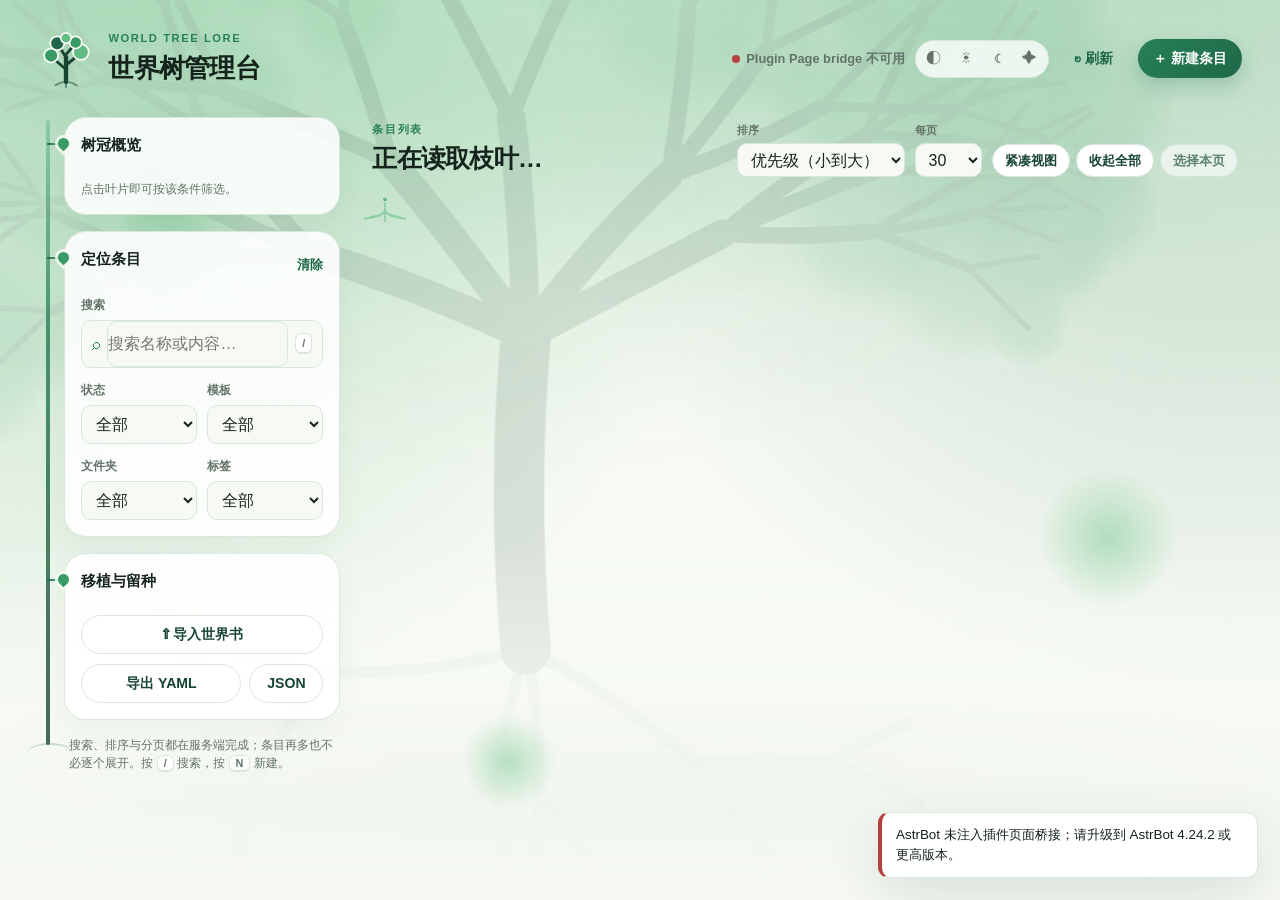
==== commit 440b1d61: "编辑器解释模板预设，并区分删除与常规改动的确认弹窗 - 每种模板在编辑器内说明其预设含义与典型触发方式 - 编辑已有条目时可主动「套用该模板默认值」 - 关键词写成 .* / * / \d+ 时提醒需" ====
--- a/pages/worldtree/index.html
+++ b/pages/worldtree/index.html
@@ -301,6 +301,10 @@
                   <input id="enabledInput" name="enabled" type="checkbox" checked />
                   <i aria-hidden="true"></i>
                 </label>
+                <p class="wide field-note" id="templateNote">
+                  <span id="templateHint"></span>
+                  <button class="text-button" id="applyTemplateDefaultsButton" type="button" hidden>套用该模板默认值</button>
+                </p>
                 <label class="wide">
                   <span>名称 <em>必填</em></span>
                   <input id="nameInput" name="name" type="text" maxlength="80" required placeholder="例如：冒险者公会" />
@@ -323,11 +327,13 @@
 
             <fieldset class="form-section" data-section="trigger">
               <legend>触发方式</legend>
+              <p class="field-note" id="triggerNote"></p>
               <div class="form-grid">
                 <label class="wide">
                   <span>关键词 / 触发器</span>
                   <textarea id="keywordsInput" name="keywords" rows="3" maxlength="8500" placeholder="每行一个。普通文本按字面量匹配；正则请明确写为 re:&lt;表达式&gt;。"></textarea>
                   <small>留空时仅由 Cron 触发。导入的上游条目会保留原有正则行为。</small>
+                  <small class="field-warning" id="keywordWarning" hidden></small>
                 </label>
                 <label>
                   <span>关键词模式</span>
@@ -398,15 +404,16 @@
     <dialog
       class="confirm-dialog"
       id="confirmDialog"
+      data-tone="prune"
       aria-labelledby="confirmTitle"
       aria-describedby="confirmMessage confirmHint"
     >
       <div class="confirm-dialog-card">
         <div class="confirm-dialog-accent" aria-hidden="true"></div>
         <div class="confirm-dialog-body">
-          <div class="confirm-dialog-symbol" aria-hidden="true"><span>!</span></div>
+          <div class="confirm-dialog-symbol" aria-hidden="true"><span id="confirmGlyph">!</span></div>
           <div class="confirm-dialog-copy">
-            <p class="eyebrow">PRUNE BRANCH</p>
+            <p class="eyebrow" id="confirmEyebrow">PRUNE BRANCH</p>
             <h2 id="confirmTitle">确认删除？</h2>
             <p id="confirmMessage">所选条目将被永久删除。</p>
             <p class="confirm-dialog-hint" id="confirmHint">此操作无法在管理台内撤销。</p>
--- a/pages/worldtree/style.css
+++ b/pages/worldtree/style.css
@@ -1530,6 +1530,36 @@
   font-size: .72rem;
 }
 
+/* contextual guidance for the template presets: templates only seed fields, so
+   the form explains what each preset already did instead of hiding controls */
+.field-note {
+  display: flex;
+  flex-wrap: wrap;
+  gap: 3px 9px;
+  align-items: baseline;
+  margin: 9px 0 2px;
+  padding: 7px 11px;
+  border-left: 2px solid color-mix(in srgb, var(--forest-400) 62%, transparent);
+  border-radius: 0 var(--radius-sm) var(--radius-sm) 0;
+  background: color-mix(in srgb, var(--moss) 46%, transparent);
+  color: var(--muted);
+  font-size: .72rem;
+  line-height: 1.6;
+}
+
+.field-note:empty { display: none; }
+.field-note .text-button { font-size: .72rem; }
+
+.form-grid small.field-warning {
+  margin-top: 6px;
+  padding: 6px 9px;
+  border-left: 2px solid var(--warning);
+  border-radius: 0 var(--radius-sm) var(--radius-sm) 0;
+  background: color-mix(in srgb, var(--warning) 13%, transparent);
+  color: color-mix(in srgb, var(--warning) 68%, var(--ink));
+  line-height: 1.6;
+}
+
 .toggle-field {
   display: grid;
   position: relative;
@@ -1713,6 +1743,30 @@
   background: linear-gradient(135deg, color-mix(in srgb, var(--danger) 82%, #f09387), color-mix(in srgb, var(--danger) 88%, #752c29));
 }
 
+/* Not every confirmation is a deletion. The "graft" tone keeps the same layout
+   but reads as a routine, reversible change instead of a warning. */
+.confirm-dialog[data-tone="graft"] {
+  border-color: color-mix(in srgb, var(--forest-500) 30%, var(--line));
+}
+
+.confirm-dialog[data-tone="graft"] .confirm-dialog-accent {
+  background: linear-gradient(90deg, var(--forest-700), var(--forest-400) 62%, color-mix(in srgb, var(--forest-300) 70%, var(--forest-500)));
+}
+
+.confirm-dialog[data-tone="graft"] .confirm-dialog-symbol {
+  border-color: color-mix(in srgb, var(--forest-500) 38%, var(--line));
+  color: var(--forest-700);
+  background: color-mix(in srgb, var(--forest-500) 12%, var(--paper-strong));
+  box-shadow: inset 0 0 0 6px color-mix(in srgb, var(--forest-500) 6%, transparent);
+}
+
+.confirm-dialog[data-tone="graft"] .confirm-dialog-copy .eyebrow { color: var(--forest-600); }
+
+/* Dark ramps put 700/600 in the shadow range, so the graft tone borrows the
+   lighter accents to stay readable on the dim card. */
+:is([data-theme="dark"], [data-theme="nightglow"]) .confirm-dialog[data-tone="graft"] .confirm-dialog-symbol { color: var(--forest-300); }
+:is([data-theme="dark"], [data-theme="nightglow"]) .confirm-dialog[data-tone="graft"] .confirm-dialog-copy .eyebrow { color: var(--forest-400); }
+
 /* --- import dialog ----------------------------------------------------- */
 
 .import-dialog {
@@ -1872,6 +1926,11 @@
 :is([data-theme="dark"], [data-theme="nightglow"]) .search-field { color: var(--forest-400); }
 :is([data-theme="dark"], [data-theme="nightglow"]) .entry-menu.is-open .menu-trigger { color: var(--forest-300); }
 :is([data-theme="dark"], [data-theme="nightglow"]) .form-section > legend { color: var(--forest-400); }
+
+:is([data-theme="dark"], [data-theme="nightglow"]) .field-note {
+  border-left-color: color-mix(in srgb, var(--forest-400) 52%, transparent);
+  background: color-mix(in srgb, var(--forest-900) 62%, transparent);
+}
 
 /* --- responsive -------------------------------------------------------- */
 
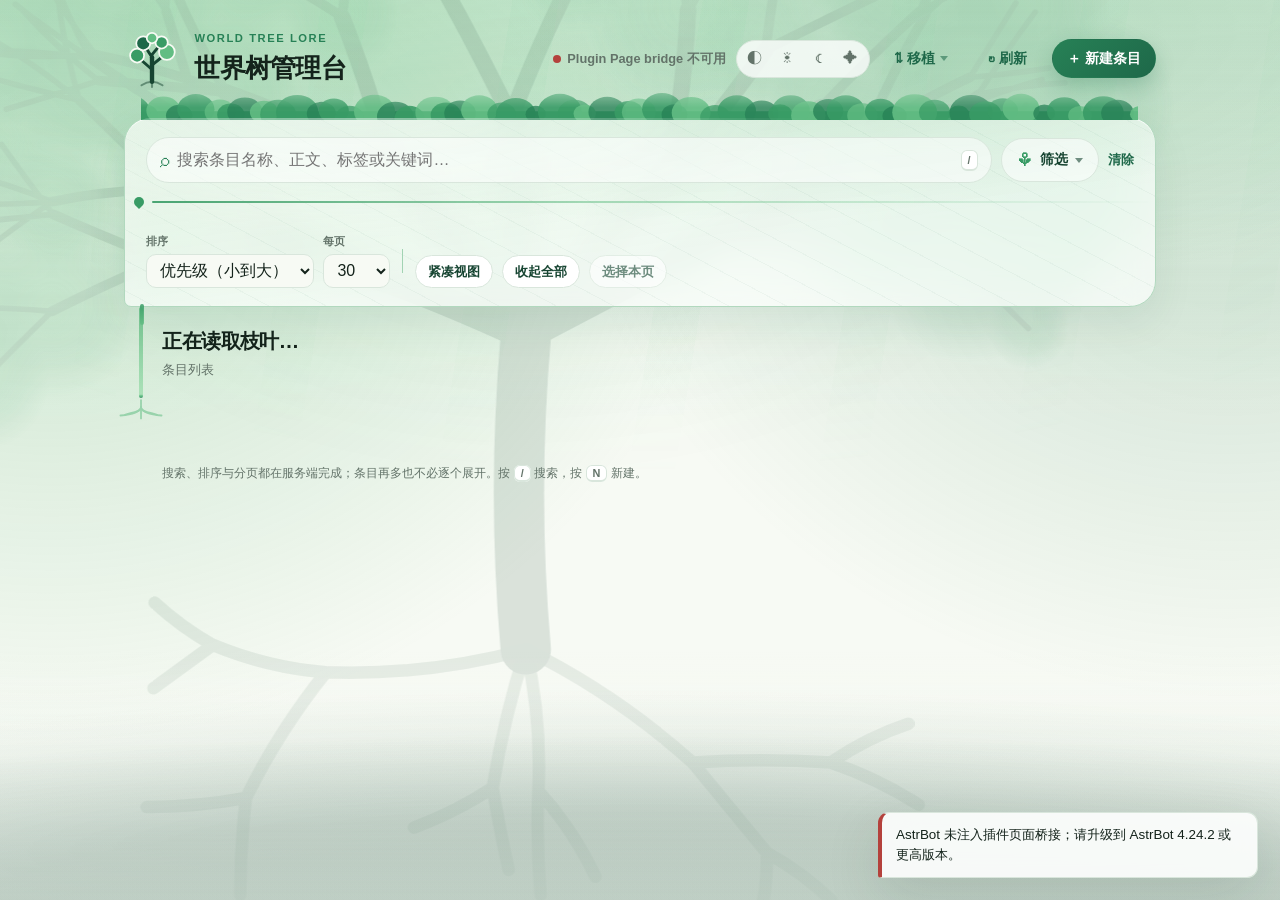
==== commit 2f8fbaa2: "世界树 v1.5.0：左侧栏合并为顶部树冠工具带，面板改为叶片玻璃 - 移除左侧栏，搜索、概览、筛选、排序与视图开关合并为顶部「树冠工具带」，条目列表居中定宽 - 面板改用半透明叶片玻璃：毛玻璃模糊 " ====
--- a/pages/worldtree/index.html
+++ b/pages/worldtree/index.html
@@ -50,10 +50,9 @@
         <path class="sky-root" d="M800 760Q879 799 946 859M800 760Q715 783 625 780M946 859Q1006 855 1067 859M946 859Q978 898 1011 938M625 780Q584 831 555 890M625 780Q574 776 526 756M800 760Q814 820 811 884M800 760Q781 819 771 881M1067 859Q1099 837 1135 825M1067 859Q1108 873 1144 896M1011 938Q1042 955 1068 980M1011 938Q1012 968 1004 998M555 890Q550 932 550 975M555 890Q512 898 468 898M526 756Q500 775 474 794M526 756Q499 741 475 719M811 884Q841 917 861 959M811 884Q809 929 813 975M771 881Q777 917 785 953M771 881Q739 902 702 916" />
         <use class="sky-leaves-front" href="#skyLeaves" />
       </svg>
+      <div class="sky-shafts"></div>
       <div class="sky-mist"></div>
-      <span class="mote mote-a"></span>
-      <span class="mote mote-b"></span>
-      <span class="mote mote-c"></span>
+      <div class="sky-loam"></div>
       <div class="fireflies">
         <span class="firefly firefly-1"></span>
         <span class="firefly firefly-2"></span>
@@ -100,6 +99,24 @@
               <span aria-hidden="true">✦</span>
             </button>
           </div>
+          <div class="graft-menu" id="graftMenu">
+            <button class="button button-ghost graft-trigger" id="graftToggle" type="button" aria-haspopup="menu" aria-expanded="false" title="导入与导出">
+              <span aria-hidden="true">⇅</span> 移植<span class="graft-caret" aria-hidden="true"></span>
+            </button>
+            <div class="graft-pop" role="menu" aria-label="移植与留种">
+              <p class="graft-pop-title">移植与留种</p>
+              <button class="menu-item" id="importButton" type="button" role="menuitem">
+                <span aria-hidden="true">⇧</span> 导入世界书
+              </button>
+              <button class="menu-item" id="exportYamlButton" type="button" role="menuitem">
+                <span aria-hidden="true">⇩</span> 导出 YAML 备份
+              </button>
+              <button class="menu-item" id="exportJsonButton" type="button" role="menuitem">
+                <span aria-hidden="true">⇩</span> 导出 JSON 备份
+              </button>
+              <p class="graft-pop-note">导出会包含当前全部条目；导入支持 SillyTavern / 酒馆 与本插件自己的格式。</p>
+            </div>
+          </div>
           <button class="button button-ghost" id="refreshButton" type="button" title="重新读取条目">
             <span aria-hidden="true">↻</span> 刷新
           </button>
@@ -109,40 +126,45 @@
         </div>
       </header>
 
-      <div class="workspace">
-        <aside class="sidebar" id="sidebar" aria-label="筛选和概览">
-          <button class="mobile-filter-toggle" id="mobileFilterToggle" type="button" aria-expanded="false">
-            <span><span aria-hidden="true">⌕</span> 筛选与概览</span>
-            <strong id="mobileFilterState">展开</strong>
-          </button>
-
-          <section class="canopy-card bough-node" aria-labelledby="canopyHeading">
-            <div class="card-head">
-              <h2 id="canopyHeading">树冠概览</h2>
-            </div>
-            <div class="canopy" id="statsGrid" aria-live="polite"></div>
-            <p class="canopy-hint">点击叶片即可按该条件筛选。</p>
-          </section>
-
-          <section class="filter-section bough-node" aria-labelledby="filterHeading">
-            <div class="section-heading">
-              <h2 id="filterHeading">定位条目</h2>
-              <button class="text-button" id="clearFiltersButton" type="button">清除</button>
-            </div>
-            <label class="field-label" for="searchInput">搜索</label>
+      <main class="content">
+        <section class="canopy-band" aria-label="检索、筛选与视图">
+          <svg class="band-crest" viewBox="0 0 1200 40" preserveAspectRatio="none" aria-hidden="true" focusable="false">
+            <rect class="crest-base" x="0" y="0" width="1200" height="13"/><g class="crest-leaves"><circle cx="-16" cy="10.7" r="27.2"/><circle cx="4" cy="6.6" r="16.7"/><circle cx="27" cy="14.1" r="20.6"/><circle cx="46" cy="6.6" r="16.0"/><circle cx="66" cy="16.0" r="22.4"/><circle cx="95" cy="11.8" r="18.4"/><circle cx="108" cy="7.9" r="16.4"/><circle cx="125" cy="11.9" r="21.3"/><circle cx="148" cy="11.7" r="17.0"/><circle cx="165" cy="8.3" r="21.6"/><circle cx="188" cy="11.5" r="25.5"/><circle cx="217" cy="9.4" r="17.5"/><circle cx="232" cy="13.8" r="18.1"/><circle cx="251" cy="4.3" r="16.9"/><circle cx="281" cy="12.8" r="24.7"/><circle cx="306" cy="5.2" r="22.0"/><circle cx="323" cy="3.0" r="18.0"/><circle cx="354" cy="10.7" r="23.9"/><circle cx="367" cy="7.3" r="18.5"/><circle cx="384" cy="9.7" r="19.1"/><circle cx="407" cy="14.7" r="21.9"/><circle cx="434" cy="8.6" r="17.2"/><circle cx="451" cy="8.6" r="23.9"/><circle cx="475" cy="8.7" r="12.3"/><circle cx="504" cy="12.4" r="26.4"/><circle cx="522" cy="9.6" r="20.4"/><circle cx="534" cy="9.3" r="13.5"/><circle cx="561" cy="11.8" r="22.6"/><circle cx="587" cy="11.0" r="17.2"/><circle cx="599" cy="11.6" r="20.4"/><circle cx="627" cy="16.0" r="24.0"/><circle cx="642" cy="7.9" r="15.6"/><circle cx="662" cy="10.8" r="23.4"/><circle cx="691" cy="4.1" r="18.1"/><circle cx="717" cy="13.4" r="23.1"/><circle cx="747" cy="8.7" r="20.3"/><circle cx="769" cy="9.0" r="14.3"/><circle cx="782" cy="14.0" r="22.8"/><circle cx="803" cy="7.2" r="20.7"/><circle cx="827" cy="12.9" r="18.2"/><circle cx="848" cy="13.8" r="22.9"/><circle cx="868" cy="6.7" r="18.2"/><circle cx="890" cy="12.5" r="18.8"/><circle cx="907" cy="6.0" r="14.8"/><circle cx="931" cy="11.3" r="27.0"/><circle cx="955" cy="11.2" r="18.8"/><circle cx="984" cy="9.0" r="12.6"/><circle cx="999" cy="10.9" r="26.1"/><circle cx="1016" cy="8.4" r="19.4"/><circle cx="1037" cy="14.1" r="18.3"/><circle cx="1059" cy="16.7" r="22.2"/><circle cx="1087" cy="9.7" r="13.2"/><circle cx="1111" cy="13.0" r="20.7"/><circle cx="1130" cy="6.4" r="14.3"/><circle cx="1158" cy="10.6" r="24.5"/><circle cx="1175" cy="10.2" r="19.7"/><circle cx="1202" cy="8.6" r="11.9"/></g>
+          </svg>
+          <span class="band-halo" aria-hidden="true"></span>
+
+          <div class="band-seek">
             <div class="search-field">
-              <span aria-hidden="true">⌕</span>
+              <span class="search-glyph" aria-hidden="true">⌕</span>
               <input
                 id="searchInput"
                 type="search"
                 maxlength="200"
-                placeholder="搜索名称或内容…"
-                title="同时匹配条目名称、正文、标签与关键词"
+                placeholder="搜索条目名称、正文、标签或关键词…"
+                title="同时匹配条目名称、正文、标签与关键词；按 / 可随时聚焦"
                 autocomplete="off"
               />
               <kbd aria-hidden="true">/</kbd>
             </div>
-
+            <button
+              class="band-tool"
+              id="filterToggle"
+              type="button"
+              aria-expanded="false"
+              aria-controls="filterSheet"
+              title="展开状态、模板、文件夹与标签筛选"
+            >
+              <span class="band-tool-glyph" aria-hidden="true">⚘</span>
+              <span>筛选</span>
+              <span class="band-tool-count" id="filterCount" hidden>0</span>
+              <span class="band-caret" aria-hidden="true"></span>
+            </button>
+            <button class="text-button" id="clearFiltersButton" type="button" title="清空搜索与全部筛选条件">
+              清除
+            </button>
+          </div>
+
+          <div class="band-sheet" id="filterSheet" hidden>
             <div class="filter-grid">
               <div class="filter-field">
                 <label class="field-label" for="statusFilter">状态</label>
@@ -155,7 +177,7 @@
                 </select>
               </div>
               <div class="filter-field">
-                <label class="field-label" for="templateFilter">模板</label>
+                <label class="field-label" for="templateFilter">条目类型</label>
                 <select id="templateFilter"><option value="">全部</option></select>
               </div>
               <div class="filter-field">
@@ -167,114 +189,109 @@
                 <select id="tagFilter"><option value="">全部</option></select>
               </div>
             </div>
-          </section>
-
-          <section class="sidebar-actions bough-node" aria-labelledby="transferHeading">
-            <div class="section-heading">
-              <h2 id="transferHeading">移植与留种</h2>
-            </div>
-            <button class="button button-secondary" id="importButton" type="button">
-              <span aria-hidden="true">⇧</span> 导入世界书
-            </button>
-            <div class="export-row">
-              <button class="button button-secondary" id="exportYamlButton" type="button">导出 YAML</button>
-              <button class="button button-secondary" id="exportJsonButton" type="button">JSON</button>
-            </div>
-          </section>
-
-          <p class="sidebar-note">
-            搜索、排序与分页都在服务端完成；条目再多也不必逐个展开。按 <kbd>/</kbd> 搜索，按 <kbd>N</kbd> 新建。
-          </p>
-        </aside>
-
-        <main class="content">
-          <section class="content-heading">
-            <div class="content-title">
-              <p class="eyebrow" id="resultCaption">条目列表</p>
-              <h2 id="resultTitle">正在读取枝叶…</h2>
-            </div>
-            <div class="view-options">
-              <label class="view-field" for="sortSelect">
-                <span>排序</span>
-                <select id="sortSelect">
-                  <option value="priority">优先级（小到大）</option>
-                  <option value="priority_desc">优先级（大到小）</option>
-                  <option value="template">条目类型（模板）</option>
-                  <option value="folder">文件夹</option>
-                  <option value="name">名称 A→Z</option>
-                  <option value="updated">最近更新</option>
-                  <option value="enabled">启用状态</option>
-                </select>
-              </label>
-              <label class="view-field" for="pageSizeSelect">
-                <span>每页</span>
-                <select id="pageSizeSelect">
-                  <option value="20">20</option>
-                  <option value="30" selected>30</option>
-                  <option value="50">50</option>
-                  <option value="100">100</option>
-                </select>
-              </label>
-              <div class="view-buttons">
-                <button class="button button-secondary button-compact" id="densityButton" type="button" aria-pressed="false">
-                  紧凑视图
-                </button>
-                <button class="button button-secondary button-compact" id="collapseAllButton" type="button">
-                  收起全部
-                </button>
-                <button class="button button-secondary button-compact" id="selectPageButton" type="button" disabled>
-                  选择本页
-                </button>
-              </div>
-            </div>
-          </section>
-
-          <section class="bulk-bar" id="bulkBar" hidden aria-label="批量操作">
-            <strong id="selectedCount">已选择 0 项</strong>
-            <div class="bulk-controls">
-              <select id="bulkAction" aria-label="批量操作">
-                <option value="set_enabled_true">批量启用</option>
-                <option value="set_enabled_false">批量停用</option>
-                <option value="set_folder">移动到文件夹</option>
-                <option value="add_tag">添加标签</option>
-                <option value="remove_tag">移除标签</option>
-                <option value="delete">删除所选条目</option>
+          </div>
+
+          <div class="band-limb" aria-hidden="true">
+            <span class="limb-line"></span>
+            <span class="limb-node"></span>
+            <span class="limb-line"></span>
+          </div>
+
+          <div class="canopy" id="statsGrid" aria-live="polite"></div>
+
+          <div class="band-view">
+            <label class="view-field" for="sortSelect">
+              <span>排序</span>
+              <select id="sortSelect">
+                <option value="priority">优先级（小到大）</option>
+                <option value="priority_desc">优先级（大到小）</option>
+                <option value="template">条目类型（模板）</option>
+                <option value="folder">文件夹</option>
+                <option value="name">名称 A→Z</option>
+                <option value="updated">最近更新</option>
+                <option value="enabled">启用状态</option>
               </select>
-              <input id="bulkValue" type="text" maxlength="80" placeholder="文件夹或标签" />
-              <button class="button button-secondary" id="bulkApplyButton" type="button">应用</button>
-              <button class="button button-ghost button-compact" id="exportSelectedButton" type="button">导出所选</button>
-              <button class="text-button" id="clearSelectionButton" type="button">取消选择</button>
-            </div>
-          </section>
-
-          <div class="tree" id="tree">
-            <span class="tree-trunk" aria-hidden="true"></span>
-            <div class="branch-list" id="entryList" aria-label="世界书条目" aria-busy="false"></div>
-            <svg class="tree-roots" viewBox="0 0 240 54" aria-hidden="true" focusable="false">
-              <path d="M120 0v20" />
-              <path d="M120 20c0 12-26 14-44 20M120 20c0 12 26 14 44 20" />
-              <path d="M120 20c-4 14-32 20-56 22M120 20c4 14 32 20 56 22" />
-              <path d="M120 20v30" />
-            </svg>
-          </div>
-
-          <div class="empty-state" id="emptyState" hidden>
-            <svg class="empty-tree" viewBox="0 0 96 96" aria-hidden="true" focusable="false">
-              <path d="M48 86V44" class="trunk" />
-              <path d="M48 62 30 48M48 56l18-14M48 44 36 30" class="branches" />
-              <circle cx="28" cy="45" r="11" class="leaf leaf-a" />
-              <circle cx="68" cy="39" r="12" class="leaf leaf-b" />
-              <circle cx="35" cy="27" r="10" class="leaf leaf-c" />
-              <circle cx="58" cy="22" r="9" class="leaf leaf-a" />
-              <path d="M30 86h36" class="ground" />
-            </svg>
-            <h3>这里还没有枝叶</h3>
-            <p>新建第一个条目，或导入已有的 JSON/YAML 世界书。</p>
-            <button class="button button-primary" id="emptyCreateButton" type="button">新建条目</button>
-          </div>
-          <nav class="pagination" id="pagination" aria-label="条目分页"></nav>
-        </main>
-      </div>
+            </label>
+            <label class="view-field" for="pageSizeSelect">
+              <span>每页</span>
+              <select id="pageSizeSelect">
+                <option value="20">20</option>
+                <option value="30" selected>30</option>
+                <option value="50">50</option>
+                <option value="100">100</option>
+              </select>
+            </label>
+            <span class="view-split" aria-hidden="true"></span>
+            <button class="button button-secondary button-compact" id="densityButton" type="button" aria-pressed="false">
+              紧凑视图
+            </button>
+            <button class="button button-secondary button-compact" id="collapseAllButton" type="button">
+              收起全部
+            </button>
+            <button class="button button-secondary button-compact" id="selectPageButton" type="button" disabled>
+              选择本页
+            </button>
+          </div>
+
+          <div class="band-active" id="activeFilters" hidden aria-live="polite"></div>
+          <span class="band-stem" aria-hidden="true"></span>
+        </section>
+
+        <div class="tree-caption">
+          <h2 id="resultTitle">正在读取枝叶…</h2>
+          <p class="tree-caption-note" id="resultCaption">条目列表</p>
+        </div>
+
+        <section class="bulk-bar" id="bulkBar" hidden aria-label="批量操作">
+          <strong id="selectedCount">已选择 0 项</strong>
+          <div class="bulk-controls">
+            <select id="bulkAction" aria-label="批量操作">
+              <option value="set_enabled_true">批量启用</option>
+              <option value="set_enabled_false">批量停用</option>
+              <option value="set_folder">移动到文件夹</option>
+              <option value="add_tag">添加标签</option>
+              <option value="remove_tag">移除标签</option>
+              <option value="modernise_keywords">关键词转为新模式</option>
+              <option value="delete">删除所选条目</option>
+            </select>
+            <input id="bulkValue" type="text" maxlength="80" placeholder="文件夹或标签" />
+            <button class="button button-secondary" id="bulkApplyButton" type="button">应用</button>
+            <button class="button button-ghost button-compact" id="exportSelectedButton" type="button">导出所选</button>
+            <button class="text-button" id="clearSelectionButton" type="button">取消选择</button>
+          </div>
+        </section>
+
+        <div class="tree" id="tree">
+          <span class="tree-trunk" aria-hidden="true"></span>
+          <div class="branch-list" id="entryList" aria-label="世界书条目" aria-busy="false"></div>
+          <svg class="tree-roots" viewBox="0 0 240 54" aria-hidden="true" focusable="false">
+            <path d="M120 0v20" />
+            <path d="M120 20c0 12-26 14-44 20M120 20c0 12 26 14 44 20" />
+            <path d="M120 20c-4 14-32 20-56 22M120 20c4 14 32 20 56 22" />
+            <path d="M120 20v30" />
+          </svg>
+        </div>
+
+        <div class="empty-state" id="emptyState" hidden>
+          <svg class="empty-tree" viewBox="0 0 96 96" aria-hidden="true" focusable="false">
+            <path d="M48 86V44" class="trunk" />
+            <path d="M48 62 30 48M48 56l18-14M48 44 36 30" class="branches" />
+            <circle cx="28" cy="45" r="11" class="leaf leaf-a" />
+            <circle cx="68" cy="39" r="12" class="leaf leaf-b" />
+            <circle cx="35" cy="27" r="10" class="leaf leaf-c" />
+            <circle cx="58" cy="22" r="9" class="leaf leaf-a" />
+            <path d="M30 86h36" class="ground" />
+          </svg>
+          <h3>这里还没有枝叶</h3>
+          <p>新建第一个条目，或导入已有的 JSON/YAML 世界书。</p>
+          <button class="button button-primary" id="emptyCreateButton" type="button">新建条目</button>
+        </div>
+        <nav class="pagination" id="pagination" aria-label="条目分页"></nav>
+
+        <p class="shell-note">
+          搜索、排序与分页都在服务端完成；条目再多也不必逐个展开。按 <kbd>/</kbd> 搜索，按 <kbd>N</kbd> 新建。
+        </p>
+      </main>
     </div>
 
     <aside class="editor-drawer" id="editorDrawer" aria-label="条目编辑器" aria-hidden="true">
@@ -332,7 +349,7 @@
                 <label class="wide">
                   <span>关键词 / 触发器</span>
                   <textarea id="keywordsInput" name="keywords" rows="3" maxlength="8500" placeholder="每行一个。普通文本按字面量匹配；正则请明确写为 re:&lt;表达式&gt;。"></textarea>
-                  <small>留空时仅由 Cron 触发。导入的上游条目会保留原有正则行为。</small>
+                  <small>留空时仅由 Cron 触发。从上游导入的条目会自动改写成 re: 形式，匹配结果不变。</small>
                   <small class="field-warning" id="keywordWarning" hidden></small>
                 </label>
                 <label>
@@ -347,6 +364,10 @@
                   <input id="probabilityInput" name="probability" type="number" min="0" max="1" step="0.01" value="1" />
                   <small>1 表示每次命中都注入。</small>
                 </label>
+                <div class="legacy-hint wide" id="keywordLegacyHint" hidden>
+                  <p id="keywordModeNote">此条目沿用旧世界书模式，上面每一行都按正则处理；把模式切回「字面量优先」会让这些正则变成普通文字。</p>
+                  <button class="text-button" id="modernKeywordsButton" type="button">改写为 re: 形式</button>
+                </div>
                 <label class="wide">
                   <span>Cron（分 时 日 月 周）</span>
                   <input id="cronInput" name="cron" type="text" maxlength="128" placeholder="例如：0 9 * * 1-5" />
--- a/pages/worldtree/style.css
+++ b/pages/worldtree/style.css
@@ -24,6 +24,25 @@
   --danger: #b4413c;
   --warning: #a6711d;
   --shadow: 0 18px 55px rgb(14 53 34 / 12%);
+  /* Surfaces are leaves, not sheets of paper. Every panel is translucent
+     enough for the world tree behind it to show through, and no lighter than
+     ~72% so body copy still clears WCAG AA against the canvas. */
+  --glass: rgb(255 255 255 / 72%);
+  --glass-soft: rgb(255 255 255 / 54%);
+  --glass-pop: rgb(255 255 255 / 88%);
+  --glass-sheen: rgb(255 255 255 / 70%);
+  --glass-blur: 16px;
+  /* Leaf venation: dense hairline ribs at a shallow angle. The angle is kept
+     well away from the 99deg light shafts behind the glass, otherwise the two
+     families of diagonals cross at a narrow angle and moire. */
+  --leaf-veins: repeating-linear-gradient(
+    28deg,
+    transparent 0 13px,
+    color-mix(in srgb, var(--forest-700) 4%, transparent) 13px 14px,
+    transparent 14px 27px
+  );
+  /* one squared corner is the whole leaf silhouette; reused on every panel */
+  --leaf-corner: 7px;
   --radius-lg: 22px;
   --radius-md: 14px;
   --radius-sm: 9px;
@@ -49,6 +68,16 @@
   --danger: #ee8b84;
   --warning: #e9b866;
   --shadow: 0 18px 55px rgb(0 0 0 / 30%);
+  --glass: rgb(20 34 25 / 74%);
+  --glass-soft: rgb(13 24 18 / 58%);
+  --glass-pop: rgb(21 35 26 / 90%);
+  --glass-sheen: rgb(255 255 255 / 7%);
+  --leaf-veins: repeating-linear-gradient(
+    28deg,
+    transparent 0 13px,
+    color-mix(in srgb, var(--forest-300) 4%, transparent) 13px 14px,
+    transparent 14px 27px
+  );
 }
 
 /* The same world tree after dusk: a midnight canopy whose leaves fluoresce.
@@ -73,6 +102,10 @@
   --danger: #ff93a2;
   --warning: #ffd489;
   --shadow: 0 20px 60px rgb(0 0 0 / 55%);
+  --glass: rgb(9 20 34 / 70%);
+  --glass-soft: rgb(4 10 19 / 56%);
+  --glass-pop: rgb(11 22 38 / 88%);
+  --glass-sheen: rgb(116 243 205 / 12%);
 }
 
 /* --- entry template accents -------------------------------------------- */
@@ -202,31 +235,47 @@
 .sky-limb-3 { stroke-width: 14.5; }
 .sky-limb-4 { stroke-width: 8.5; }
 .sky-limb-5 { stroke-width: 5; }
-.sky-root { stroke-width: 10; opacity: .4; }
-
-/* mist that swallows the root system so text near the bottom stays readable */
+.sky-root { stroke-width: 11; opacity: .6; }
+
+/* Sunlight falling through the canopy. This fills the upper corners that the
+   crown alone leaves empty, and it is the reason the old drifting blobs could
+   be dropped: they read as smudges on a wide screen, a light shaft does not. */
+.sky-shafts {
+  position: absolute;
+  inset: -18vh -22% 26vh -22%;
+  background: repeating-linear-gradient(
+    99deg,
+    transparent 0 58px,
+    rgb(150 220 175 / 9%) 58px 104px,
+    transparent 104px 188px
+  );
+  mask-image: radial-gradient(74% 92% at 50% 0%, #000 0 30%, transparent 84%);
+  animation: shaftbreathe 26s ease-in-out infinite;
+}
+
+/* A thinning veil rather than a wipe: the root system stays readable as roots
+   instead of being painted over with the page background. */
 .sky-mist {
   position: absolute;
   inset: auto -6% -2% -6%;
-  height: 42vh;
+  height: 30vh;
   background: linear-gradient(
     180deg,
     rgb(0 0 0 / 0),
-    color-mix(in srgb, var(--paper) 68%, transparent) 46%,
-    var(--paper)
+    color-mix(in srgb, var(--paper) 32%, transparent) 52%,
+    color-mix(in srgb, var(--paper) 72%, transparent)
   );
 }
 
-.mote {
+/* damp earth for the roots to disappear into along the bottom edge */
+.sky-loam {
   position: absolute;
-  border-radius: 50%;
-  background: radial-gradient(circle, rgb(120 200 145 / .5), transparent 70%);
-  animation: drift 24s ease-in-out infinite;
-}
-
-.mote-a { top: 11%; left: 5%; width: 200px; height: 200px; }
-.mote-b { top: 52%; right: 8%; width: 140px; height: 140px; animation-duration: 31s; animation-delay: -7s; }
-.mote-c { bottom: 10%; left: 36%; width: 96px; height: 96px; animation-duration: 37s; animation-delay: -15s; }
+  inset: auto 0 0 0;
+  height: 24vh;
+  background:
+    radial-gradient(126% 100% at 50% 100%, color-mix(in srgb, var(--forest-800) 15%, transparent) 0 40%, transparent 78%),
+    linear-gradient(180deg, transparent, color-mix(in srgb, var(--forest-700) 8%, transparent));
+}
 
 :is([data-theme="dark"], [data-theme="nightglow"]) .sky {
   background:
@@ -245,7 +294,20 @@
 :is([data-theme="dark"], [data-theme="nightglow"]) #skyCrown .stop-core { stop-opacity: .34; }
 :is([data-theme="dark"], [data-theme="nightglow"]) #skyCrown .stop-mid { stop-opacity: .2; }
 
-:is([data-theme="dark"], [data-theme="nightglow"]) .mote { background: radial-gradient(circle, rgb(72 170 112 / .38), transparent 70%); }
+:is([data-theme="dark"], [data-theme="nightglow"]) .sky-shafts {
+  background: repeating-linear-gradient(
+    99deg,
+    transparent 0 58px,
+    rgb(120 220 165 / 6%) 58px 104px,
+    transparent 104px 188px
+  );
+}
+
+:is([data-theme="dark"], [data-theme="nightglow"]) .sky-loam {
+  background:
+    radial-gradient(126% 100% at 50% 100%, rgb(0 0 0 / 34%) 0 42%, transparent 80%),
+    linear-gradient(180deg, transparent, rgb(0 0 0 / 26%));
+}
 
 /* --- nightglow: the tree lit from the inside ---------------------------- */
 
@@ -267,7 +329,7 @@
 [data-theme="nightglow"] .sky-limb,
 [data-theme="nightglow"] .sky-root { stroke: #0a2231; }
 
-[data-theme="nightglow"] .sky-root { opacity: .62; }
+[data-theme="nightglow"] .sky-root { opacity: .8; }
 
 [data-theme="nightglow"] #skyCrown .stop-core { stop-color: var(--forest-500); stop-opacity: .3; }
 [data-theme="nightglow"] #skyCrown .stop-mid { stop-color: var(--forest-600); stop-opacity: .17; }
@@ -283,7 +345,15 @@
   );
 }
 
-[data-theme="nightglow"] .mote { background: radial-gradient(circle, rgb(47 210 164 / .3), transparent 70%); }
+/* after dark the shafts become moonlight sifting through the leaves */
+[data-theme="nightglow"] .sky-shafts {
+  background: repeating-linear-gradient(
+    99deg,
+    transparent 0 58px,
+    rgb(47 210 164 / 7%) 58px 104px,
+    transparent 104px 188px
+  );
+}
 
 /* spores drifting out of the canopy; only the night theme shows them */
 .fireflies { display: none; }
@@ -320,9 +390,10 @@
 /* --- shell and top bar ------------------------------------------------- */
 
 .app-shell {
-  max-width: 1540px;
+  --shell-width: 1108px;
+  max-width: var(--shell-width);
   margin: 0 auto;
-  padding: 30px clamp(18px, 3vw, 46px) 46px;
+  padding: 30px clamp(18px, 3vw, 40px) 48px;
 }
 
 .topbar {
@@ -341,7 +412,7 @@
 }
 
 .brand h1,
-.content-heading h2,
+.tree-caption h2,
 .drawer-header h2,
 .import-dialog h2,
 .confirm-dialog h2 {
@@ -530,6 +601,7 @@
 }
 
 .text-button:hover { text-decoration: underline; }
+.text-button:disabled { color: var(--muted); text-decoration: none; }
 
 .icon-button {
   display: grid;
@@ -549,241 +621,15 @@
   background: var(--moss);
 }
 
-/* --- workspace and sidebar --------------------------------------------- */
-
-.workspace {
+/* --- the content column ------------------------------------------------ */
+
+.content {
+  min-width: 0;
   display: grid;
-  grid-template-columns: minmax(248px, 302px) minmax(0, 1fr);
-  gap: 28px;
-  align-items: start;
-}
-
-.sidebar {
-  position: sticky;
-  top: 14px;
-  display: grid;
-  gap: 16px;
-  padding-left: 26px;
-}
-
-/* the sidebar grows on its own trunk, echoing the entry tree to its right */
-.sidebar::before {
-  content: "";
-  position: absolute;
-  left: 8px;
-  top: 3px;
-  bottom: 28px;
-  width: 4px;
-  border-radius: 4px;
-  background: linear-gradient(
-    180deg,
-    color-mix(in srgb, var(--forest-400) 65%, transparent),
-    var(--forest-600) 32%,
-    var(--forest-800)
-  );
-  opacity: .8;
-}
-
-/* root flare where the trunk meets the foot of the column */
-.sidebar::after {
-  content: "";
-  position: absolute;
-  left: -11px;
-  bottom: 10px;
-  width: 46px;
-  height: 18px;
-  border-top: 2px solid color-mix(in srgb, var(--forest-700) 42%, transparent);
-  border-radius: 50% 50% 0 0;
-  opacity: .5;
-}
-
-.mobile-filter-toggle { display: none; }
-
-.canopy-card,
-.filter-section,
-.sidebar-actions {
-  padding: 16px;
-  border: 1px solid var(--line);
-  border-radius: var(--radius-lg);
-  background: color-mix(in srgb, var(--paper-strong) 88%, transparent);
-  box-shadow: 0 9px 28px rgb(19 72 45 / 5%);
-}
-
-.canopy-card { position: relative; }
-
-/* every panel is a bough: a twig off the trunk plus a bud at the joint */
-.bough-node { position: relative; }
-
-.bough-node::before {
-  content: "";
-  position: absolute;
-  left: -18px;
-  top: 25px;
-  width: 18px;
-  height: 2px;
-  border-radius: 2px;
-  background: linear-gradient(90deg, var(--forest-700), color-mix(in srgb, var(--forest-400) 55%, transparent));
-}
-
-.bough-node::after {
-  content: "";
-  position: absolute;
-  left: -7px;
-  top: 20px;
-  width: 11px;
-  height: 11px;
-  border-radius: 50% 50% 50% 0;
-  background: var(--forest-500);
-  box-shadow: 0 0 0 3px color-mix(in srgb, var(--paper) 82%, transparent);
-  transform: rotate(-45deg);
-}
-
-.card-head {
-  display: flex;
-  position: relative;
-  align-items: center;
-  gap: 8px;
-  margin-bottom: 13px;
-  font-weight: 800;
-}
-
-.card-head h2 {
-  margin: 0;
-  font-size: .94rem;
-}
-
-.leaf-dot {
-  width: 10px;
-  height: 10px;
-  flex: 0 0 auto;
-  border-radius: 50% 50% 50% 0;
-  background: var(--forest-500);
-  transform: rotate(-45deg);
-}
-
-/* --- canopy overview: one trunk ring plus a spray of leaf chips --------- */
-
-.canopy { display: grid; gap: 10px; }
-
-.canopy-total {
-  display: flex;
-  position: relative;
-  overflow: hidden;
-  align-items: baseline;
-  gap: 9px;
-  padding: 13px 15px;
-  border: 1px solid var(--line);
-  border-radius: 15px;
-  color: var(--forest-800);
-  background:
-    radial-gradient(120% 160% at 86% 0%, color-mix(in srgb, var(--forest-400) 20%, transparent), transparent 62%),
-    linear-gradient(145deg, var(--paper-strong), var(--moss));
-  font: inherit;
-  text-align: left;
-  transition: border-color .16s ease, box-shadow .16s ease, background .16s ease;
-}
-
-.canopy-total strong {
-  font-size: 1.72rem;
-  font-variant-numeric: tabular-nums;
-  letter-spacing: -.02em;
-  line-height: 1;
-}
-
-.canopy-total span {
-  color: var(--muted);
-  font-size: .76rem;
-  font-weight: 750;
-}
-
-/* growth rings, so the total reads as a slice through the trunk */
-.canopy-rings {
-  position: absolute;
-  top: 50%;
-  right: -26px;
-  width: 96px;
-  height: 96px;
-  translate: 0 -50%;
-  border-radius: 50%;
-  background: repeating-radial-gradient(
-    circle at center,
-    transparent 0 6px,
-    color-mix(in srgb, var(--forest-600) 26%, transparent) 6px 7.5px
-  );
-  opacity: .75;
-  pointer-events: none;
-}
-
-.canopy-total:not(.is-active):hover { border-color: var(--forest-400); }
-
-/* "all" is the resting filter, so selection is a ring rather than a dark fill */
-.canopy-total.is-active {
-  border-color: var(--forest-500);
-  box-shadow: 0 0 0 3px color-mix(in srgb, var(--forest-400) 20%, transparent);
-}
-
-.canopy-total.is-active span { color: var(--forest-700); }
-
-.leaf-row { display: flex; flex-wrap: wrap; gap: 7px; }
-
-.leaf-chip {
-  display: inline-flex;
-  align-items: center;
-  gap: 6px;
-  padding: 6px 11px 6px 10px;
-  border: 1px solid var(--line);
-  /* one squared corner turns the pill into a leaf silhouette */
-  border-radius: 13px 13px 13px 4px;
-  color: var(--forest-800);
-  background: color-mix(in srgb, var(--paper) 72%, var(--paper-strong));
-  font: inherit;
-  font-size: .76rem;
-  transition: background .16s ease, border-color .16s ease, color .16s ease;
-}
-
-.leaf-chip span { color: var(--muted); }
-.leaf-chip strong { font-size: .82rem; font-variant-numeric: tabular-nums; }
-.leaf-chip.is-static { border-style: dashed; opacity: .85; }
-
-.leaf-chip.stat-action:not(.is-active):hover {
-  border-color: var(--forest-400);
-  background: var(--moss);
-}
-
-.leaf-chip.is-active {
-  border-color: transparent;
-  color: #fff;
-  background: linear-gradient(140deg, var(--forest-500), var(--forest-700));
-}
-
-.leaf-chip.is-active span { color: color-mix(in srgb, #fff 80%, transparent); }
-
-.canopy-hint {
-  position: relative;
-  margin: 11px 0 0;
-  color: var(--muted);
-  font-size: .72rem;
-}
-
-.section-heading {
-  display: flex;
-  align-items: center;
-  justify-content: space-between;
-  gap: 8px;
-}
-
-.section-heading h2 {
-  margin: 0 0 12px;
-  font-size: .94rem;
-}
-
-.filter-grid {
-  display: grid;
-  grid-template-columns: repeat(2, minmax(0, 1fr));
-  gap: 0 10px;
-}
-
-.filter-field { min-width: 0; }
+  gap: 0;
+}
+
+/* --- shared form controls ---------------------------------------------- */
 
 .field-label,
 label > span {
@@ -792,31 +638,6 @@
   color: var(--muted);
   font-size: .76rem;
   font-weight: 750;
-}
-
-.search-field {
-  display: flex;
-  gap: 7px;
-  align-items: center;
-  padding: 0 10px;
-  border: 1px solid var(--line);
-  border-radius: 10px;
-  background: var(--paper);
-  color: var(--forest-600);
-}
-
-.search-field:focus-within {
-  border-color: var(--forest-400);
-  box-shadow: 0 0 0 3px rgb(56 155 101 / .12);
-}
-
-.search-field input {
-  width: 100%;
-  min-width: 0;
-  padding: 10px 0;
-  border: 0;
-  color: var(--ink);
-  background: transparent;
 }
 
 select,
@@ -852,42 +673,348 @@
   resize: vertical;
 }
 
-.sidebar-actions { display: grid; gap: 10px; }
-
-.export-row {
+/* --- the canopy band ---------------------------------------------------- */
+
+/* Everything that used to sit in a left rail now hangs from one band across
+   the top of the page: the crown of the tree. Reading order matches the way
+   the eye travels down a trunk - search, folded filters, tallies, view. */
+.canopy-band {
   display: grid;
-  grid-template-columns: 1fr 74px;
+  position: relative;
+  z-index: 2;
+  gap: 13px;
+  margin: 0 0 0;
+  padding: 19px 21px 18px;
+  border: 1px solid color-mix(in srgb, var(--forest-400) 34%, var(--line));
+  border-radius: 26px 26px 26px var(--leaf-corner);
+  background:
+    var(--leaf-veins),
+    radial-gradient(126% 150% at 50% -32%, color-mix(in srgb, var(--forest-400) 22%, transparent), transparent 58%),
+    linear-gradient(172deg, color-mix(in srgb, var(--moss) 34%, transparent), transparent 64%),
+    var(--glass);
+  backdrop-filter: blur(var(--glass-blur)) saturate(155%);
+  box-shadow:
+    0 16px 40px rgb(19 72 45 / 8%),
+    inset 0 1px 0 var(--glass-sheen);
+}
+
+/* leaves budding off the top edge, so the band reads as foliage rather than
+   as a toolbar; scaleY flips the clipped viewBox so the bumps point skyward */
+.band-crest {
+  position: absolute;
+  top: -25px;
+  left: 16px;
+  width: calc(100% - 32px);
+  height: 27px;
+  fill: var(--forest-500);
+  transform: scaleY(-1);
+  pointer-events: none;
+}
+
+/* the buds are spaced and sized on a rhythm so the top edge scallops; without
+   the base strip the shorter buds would leave gaps against the band edge */
+.crest-base { opacity: .92; }
+/* The mask lives in the element's own coordinates, before scaleY(-1) flips it.
+   The buds grow toward local bottom, so fading the bottom of the mask is what
+   softens the tips against the sky and keeps the base solid on the band. */
+.band-crest { mask-image: linear-gradient(180deg, #000 0 46%, rgb(0 0 0 / .5)); }
+.crest-leaves circle { opacity: .9; }
+.crest-leaves circle:nth-child(2n) { opacity: .74; }
+.crest-leaves circle:nth-child(3n) { fill: var(--forest-400); }
+.crest-leaves circle:nth-child(4n) { fill: var(--forest-600); opacity: .78; }
+
+/* daylight pooling in the top of the band */
+.band-halo {
+  position: absolute;
+  inset: 0;
+  border-radius: inherit;
+  background: radial-gradient(72% 120% at 22% -10%, color-mix(in srgb, #fff 62%, transparent), transparent 62%);
+  opacity: .8;
+  pointer-events: none;
+}
+
+.canopy-band > *:not(.band-crest):not(.band-halo):not(.band-stem) { position: relative; }
+
+/* --- band row 1: search ------------------------------------------------- */
+
+.band-seek {
+  display: flex;
+  flex-wrap: wrap;
+  align-items: center;
+  gap: 9px;
+}
+
+.search-field {
+  display: flex;
+  flex: 1 1 260px;
+  min-width: 0;
   gap: 8px;
-}
-
-.sidebar-note {
-  margin: 0;
-  padding: 0 5px;
+  align-items: center;
+  padding: 0 13px;
+  border: 1px solid var(--line);
+  border-radius: 999px;
+  background: var(--glass-soft);
+  color: var(--forest-600);
+  transition: border-color .16s ease, box-shadow .16s ease;
+}
+
+.search-field:focus-within {
+  border-color: var(--forest-400);
+  box-shadow: 0 0 0 3px rgb(56 155 101 / .12);
+}
+
+.search-field input {
+  width: 100%;
+  min-width: 0;
+  min-height: 42px;
+  padding: 10px 0;
+  border: 0;
+  border-radius: 0;
+  color: var(--ink);
+  background: transparent;
+}
+
+.search-field input:focus { box-shadow: none; }
+.search-glyph { flex: 0 0 auto; font-size: 1.16rem; line-height: 1; }
+.search-field kbd { flex: 0 0 auto; }
+
+.band-tool {
+  display: inline-flex;
+  flex: 0 0 auto;
+  min-height: 44px;
+  align-items: center;
+  gap: 7px;
+  padding: 8px 15px;
+  border: 1px solid var(--line);
+  border-radius: 999px;
+  color: var(--forest-800);
+  background: var(--glass-soft);
+  font-size: .86rem;
+  font-weight: 760;
+  transition: border-color .16s ease, background .16s ease, color .16s ease;
+}
+
+.band-tool:hover {
+  border-color: var(--forest-400);
+  background: var(--moss);
+}
+
+.band-tool-glyph { color: var(--forest-500); font-size: 1rem; line-height: 1; }
+
+.band-tool.is-open {
+  border-color: var(--forest-500);
+  background: var(--moss);
+}
+
+/* a filtered list is easy to mistake for an empty library, so the trigger
+   itself carries the count of everything that is narrowing the view */
+.band-tool.has-filters {
+  border-color: var(--forest-500);
+  box-shadow: 0 0 0 3px color-mix(in srgb, var(--forest-400) 18%, transparent);
+}
+
+.band-tool-count {
+  min-width: 20px;
+  padding: 1px 6px;
+  border-radius: 999px;
+  color: #fff;
+  background: var(--forest-600);
+  font-size: .72rem;
+  font-variant-numeric: tabular-nums;
+  text-align: center;
+}
+
+.band-caret {
+  width: 0;
+  height: 0;
+  border-top: 5px solid currentcolor;
+  border-right: 4.5px solid transparent;
+  border-left: 4.5px solid transparent;
+  opacity: .6;
+  transition: transform .18s ease;
+}
+
+.band-tool.is-open .band-caret { transform: rotate(180deg); }
+
+/* --- band row 2: the folded filter sheet -------------------------------- */
+
+.band-sheet {
+  padding: 4px 16px 15px;
+  border: 1px solid color-mix(in srgb, var(--forest-400) 30%, var(--line));
+  border-radius: 18px 18px 18px var(--leaf-corner);
+  background:
+    var(--leaf-veins),
+    linear-gradient(168deg, color-mix(in srgb, var(--moss) 46%, transparent), transparent 72%),
+    var(--glass-soft);
+  backdrop-filter: blur(12px) saturate(140%);
+  animation: menu-pop-in .16s ease both;
+}
+
+.filter-grid {
+  display: grid;
+  grid-template-columns: repeat(auto-fit, minmax(168px, 1fr));
+  gap: 0 12px;
+}
+
+.filter-field { min-width: 0; }
+
+/* --- band row 3: a branch, then the tallies ----------------------------- */
+
+/* A limb forks off the trunk, so it has to start at the trunk. The node is
+   pulled left until it sits on the same 15px axis as the stem below the band,
+   and the twig then runs right and thins out, the way a real branch does. */
+.band-limb {
+  display: flex;
+  align-items: center;
+  gap: 8px;
+  margin: 1px -22px 0 -12px;
+}
+
+.limb-line {
+  flex: 1;
+  height: 2px;
+  border-radius: 2px;
+  background: linear-gradient(
+    90deg,
+    color-mix(in srgb, var(--forest-500) 90%, transparent),
+    color-mix(in srgb, var(--forest-400) 52%, transparent) 44%,
+    transparent
+  );
+}
+
+/* the leading segment only existed to centre the node; the trunk does that now */
+.limb-line:first-child { display: none; }
+
+.limb-node {
+  width: 10px;
+  height: 10px;
+  flex: 0 0 auto;
+  border-radius: 50% 50% 50% 0;
+  background: var(--forest-500);
+  transform: rotate(-45deg);
+}
+
+/* --- canopy tallies: one trunk ring plus a spray of leaf chips ---------- */
+
+.canopy {
+  display: flex;
+  flex-wrap: wrap;
+  align-items: center;
+  gap: 8px;
+}
+
+.canopy-total {
+  display: inline-flex;
+  position: relative;
+  overflow: hidden;
+  flex: 0 0 auto;
+  align-items: baseline;
+  gap: 8px;
+  padding: 9px 34px 9px 15px;
+  border: 1px solid var(--line);
+  border-radius: 16px 16px 16px 5px;
+  color: var(--forest-800);
+  background:
+    radial-gradient(130% 170% at 88% 0%, color-mix(in srgb, var(--forest-400) 22%, transparent), transparent 62%),
+    linear-gradient(145deg, color-mix(in srgb, var(--moss) 20%, transparent), color-mix(in srgb, var(--moss) 76%, transparent)),
+    var(--glass);
+  font: inherit;
+  text-align: left;
+  transition: border-color .16s ease, box-shadow .16s ease, background .16s ease;
+}
+
+.canopy-total strong {
+  font-size: 1.24rem;
+  font-variant-numeric: tabular-nums;
+  letter-spacing: -.02em;
+  line-height: 1;
+}
+
+.canopy-total span {
   color: var(--muted);
   font-size: .76rem;
-}
-
-/* --- content heading and view options ---------------------------------- */
-
-.content { min-width: 0; }
-
-.content-heading {
+  font-weight: 750;
+}
+
+/* growth rings, so the total reads as a slice through the trunk */
+.canopy-rings {
+  position: absolute;
+  top: 50%;
+  right: -22px;
+  width: 62px;
+  height: 62px;
+  translate: 0 -50%;
+  border-radius: 50%;
+  background: repeating-radial-gradient(
+    circle at center,
+    transparent 0 4px,
+    color-mix(in srgb, var(--forest-600) 26%, transparent) 4px 5.4px
+  );
+  opacity: .42;
+  pointer-events: none;
+}
+
+.canopy-total:not(.is-active):hover { border-color: var(--forest-400); }
+
+/* "all" is the resting filter, so selection is a ring rather than a dark fill */
+.canopy-total.is-active {
+  border-color: var(--forest-500);
+  box-shadow: 0 0 0 3px color-mix(in srgb, var(--forest-400) 20%, transparent);
+}
+
+.canopy-total.is-active span { color: var(--forest-700); }
+
+.leaf-chip {
+  display: inline-flex;
+  flex: 0 0 auto;
+  align-items: center;
+  gap: 6px;
+  padding: 7px 12px 7px 10px;
+  border: 1px solid var(--line);
+  /* one squared corner turns the pill into a leaf silhouette */
+  border-radius: 14px 14px 14px 4px;
+  color: var(--forest-800);
+  background: var(--glass-soft);
+  font: inherit;
+  font-size: .76rem;
+  transition: background .16s ease, border-color .16s ease, color .16s ease;
+}
+
+.leaf-chip span { color: var(--muted); }
+.leaf-chip strong { font-size: .82rem; font-variant-numeric: tabular-nums; }
+.leaf-chip.is-static { border-style: dashed; opacity: .85; }
+.leaf-chip.is-empty { opacity: .58; }
+
+.leaf-glyph {
+  width: 8px;
+  height: 8px;
+  flex: 0 0 auto;
+  border-radius: 50% 50% 50% 0;
+  background: var(--forest-500);
+  transform: rotate(-45deg);
+}
+
+.leaf-chip.stat-action:not(.is-active):hover {
+  border-color: var(--forest-400);
+  background: var(--moss);
+}
+
+.leaf-chip.is-active {
+  border-color: transparent;
+  color: #fff;
+  background: linear-gradient(140deg, var(--forest-500), var(--forest-700));
+}
+
+.leaf-chip.is-active span { color: color-mix(in srgb, #fff 80%, transparent); }
+.leaf-chip.is-active .leaf-glyph { background: color-mix(in srgb, #fff 86%, transparent); }
+
+/* --- band row 4: view options ------------------------------------------- */
+
+.band-view {
   display: flex;
   flex-wrap: wrap;
   align-items: end;
-  justify-content: space-between;
-  gap: 16px;
-  margin: 4px 4px 16px;
-}
-
-.content-title { min-width: 0; }
-.content-heading h2 { font-size: clamp(1.25rem, 2vw, 1.55rem); }
-
-.view-options {
-  display: flex;
-  flex-wrap: wrap;
-  align-items: end;
-  gap: 10px;
+  gap: 9px;
 }
 
 .view-field {
@@ -908,10 +1035,176 @@
   padding: 5px 9px;
 }
 
-.view-buttons {
-  display: flex;
+.view-split {
+  width: 1px;
+  height: 24px;
+  align-self: center;
+  margin: 0 3px;
+  background: color-mix(in srgb, var(--forest-400) 46%, var(--line));
+}
+
+/* --- band row 5: what is currently narrowing the list ------------------- */
+
+.band-active {
+  display: flex;
+  flex-wrap: wrap;
+  align-items: center;
+  gap: 7px;
+  padding-top: 2px;
+}
+
+.band-active-label {
+  color: var(--muted);
+  font-size: .72rem;
+  font-weight: 780;
+  letter-spacing: .06em;
+}
+
+.active-chip {
+  display: inline-flex;
   align-items: center;
   gap: 6px;
+  max-width: 100%;
+  padding: 4px 8px 4px 10px;
+  border: 1px dashed color-mix(in srgb, var(--forest-500) 52%, var(--line));
+  border-radius: 999px;
+  color: var(--forest-800);
+  background: color-mix(in srgb, var(--moss) 52%, var(--paper-strong));
+  font: inherit;
+  font-size: .74rem;
+  transition: border-color .16s ease, background .16s ease;
+}
+
+.active-chip:hover {
+  border-style: solid;
+  border-color: var(--danger);
+  background: color-mix(in srgb, var(--danger) 10%, var(--paper-strong));
+}
+
+.active-chip-key { color: var(--muted); }
+
+.active-chip strong {
+  overflow: hidden;
+  max-width: 190px;
+  font-weight: 780;
+  text-overflow: ellipsis;
+  white-space: nowrap;
+}
+
+.active-chip-x {
+  color: var(--muted);
+  font-size: .96rem;
+  font-style: normal;
+  line-height: 1;
+}
+
+.active-chip:hover .active-chip-x { color: var(--danger); }
+
+/* --- the stem: band -> caption -> trunk --------------------------------- */
+
+/* the band is the crown, the list below is the foliage, so a single unbroken
+   line has to run between them or the metaphor snaps in half */
+.band-stem {
+  position: absolute;
+  bottom: -19px;
+  left: 15px;
+  width: 4px;
+  height: 21px;
+  border-radius: 4px;
+  background: linear-gradient(180deg, var(--forest-500), var(--forest-400));
+  opacity: .85;
+}
+
+.tree-caption {
+  position: relative;
+  margin: 0;
+  padding: 19px 0 11px 38px;
+}
+
+.tree-caption::before {
+  content: "";
+  position: absolute;
+  top: 0;
+  bottom: -7px;
+  left: 15px;
+  width: 4px;
+  border-radius: 4px;
+  background: linear-gradient(180deg, var(--forest-400), var(--forest-300));
+  opacity: .85;
+}
+
+.tree-caption h2 { font-size: clamp(1.16rem, 1.6vw, 1.42rem); }
+
+.tree-caption-note {
+  margin: 3px 0 0;
+  color: var(--muted);
+  font-size: .8rem;
+}
+
+.shell-note {
+  margin: 22px 0 0;
+  padding-left: 38px;
+  color: var(--muted);
+  font-size: .76rem;
+}
+
+/* --- import / export menu in the top bar -------------------------------- */
+
+.graft-menu { position: relative; }
+
+.graft-trigger { display: inline-flex; align-items: center; gap: 5px; }
+
+.graft-caret {
+  width: 0;
+  height: 0;
+  border-top: 5px solid currentcolor;
+  border-right: 4.5px solid transparent;
+  border-left: 4.5px solid transparent;
+  opacity: .55;
+  transition: transform .18s ease;
+}
+
+.graft-menu.is-open .graft-trigger { background: var(--moss); }
+.graft-menu.is-open .graft-caret { transform: rotate(180deg); }
+
+.graft-pop {
+  display: none;
+  position: absolute;
+  top: calc(100% + 7px);
+  right: 0;
+  z-index: 14;
+  width: 252px;
+  padding: 9px;
+  border: 1px solid var(--line);
+  border-radius: var(--radius-md) var(--radius-md) var(--radius-md) var(--leaf-corner);
+  background: var(--leaf-veins), var(--glass-pop);
+  backdrop-filter: blur(20px) saturate(150%);
+  box-shadow: var(--shadow);
+  text-align: left;
+}
+
+.graft-menu.is-open .graft-pop {
+  display: grid;
+  gap: 1px;
+  animation: menu-pop-in .14s ease both;
+}
+
+.graft-pop-title {
+  margin: 2px 0 6px;
+  padding-inline: 4px;
+  color: var(--muted);
+  font-size: .7rem;
+  font-weight: 800;
+  letter-spacing: .12em;
+}
+
+.graft-pop-note {
+  margin: 7px 4px 2px;
+  padding-top: 8px;
+  border-top: 1px solid var(--line);
+  color: var(--muted);
+  font-size: .72rem;
+  line-height: 1.45;
 }
 
 /* --- bulk bar ---------------------------------------------------------- */
@@ -927,9 +1220,14 @@
   margin: 0 0 14px;
   padding: 10px 13px;
   border: 1px solid var(--forest-300);
-  border-radius: var(--radius-md);
-  background: color-mix(in srgb, var(--moss) 88%, var(--paper-strong));
-  box-shadow: 0 10px 26px rgb(19 72 45 / 10%);
+  border-radius: var(--radius-md) var(--radius-md) var(--radius-md) var(--leaf-corner);
+  background:
+    linear-gradient(170deg, color-mix(in srgb, var(--moss) 74%, transparent), color-mix(in srgb, var(--moss) 40%, transparent)),
+    var(--glass);
+  backdrop-filter: blur(18px) saturate(150%);
+  box-shadow:
+    0 10px 26px rgb(19 72 45 / 10%),
+    inset 0 1px 0 var(--glass-sheen);
 }
 
 .bulk-bar strong {
@@ -1001,7 +1299,8 @@
   position: relative;
   align-items: center;
   gap: 9px;
-  width: 100%;
+  width: fit-content;
+  max-width: 100%;
   padding: 7px 10px 7px 0;
   border: 0;
   border-radius: 10px;
@@ -1054,7 +1353,6 @@
 }
 
 .branch-chevron {
-  margin-left: auto;
   color: var(--forest-600);
   font-size: .78rem;
   transition: transform .18s ease;
@@ -1092,9 +1390,12 @@
   padding: 15px 16px;
   border: 1px solid var(--line);
   border-left: 3px solid color-mix(in srgb, var(--tpl, var(--forest-400)) 46%, var(--line));
-  border-radius: var(--radius-lg);
-  background: var(--paper-strong);
-  box-shadow: 0 7px 20px rgb(18 64 40 / 4%);
+  border-radius: var(--radius-lg) var(--radius-lg) var(--radius-lg) var(--leaf-corner);
+  background: var(--leaf-veins), var(--glass);
+  backdrop-filter: blur(11px) saturate(140%);
+  box-shadow:
+    0 7px 20px rgb(18 64 40 / 4%),
+    inset 0 1px 0 var(--glass-sheen);
   transition: border-color .16s ease, box-shadow .16s ease, transform .16s ease;
 }
 
@@ -1123,7 +1424,7 @@
 }
 
 .entry-card.is-disabled::after { background: color-mix(in srgb, var(--muted) 70%, var(--line)); }
-.entry-card.is-disabled { background: color-mix(in srgb, var(--paper-strong) 82%, var(--paper)); }
+.entry-card.is-disabled { background: var(--glass-soft); }
 .entry-card.is-disabled .entry-open { color: var(--muted); }
 
 .entry-card:hover {
@@ -1186,6 +1487,7 @@
 .folder-pill,
 .trigger-pill,
 .template-pill,
+.legacy-pill,
 .meta-note {
   display: inline-flex;
   align-items: center;
@@ -1209,6 +1511,13 @@
 .folder-pill { color: var(--forest-800); background: var(--moss); }
 .trigger-pill { color: var(--muted); background: color-mix(in srgb, var(--moss) 56%, transparent); }
 .tag { color: var(--forest-700); background: color-mix(in srgb, var(--forest-300) 36%, var(--paper)); }
+
+/* --warning is redefined per theme, so this pill needs no dark overrides */
+.legacy-pill {
+  color: var(--warning);
+  background: color-mix(in srgb, var(--warning) 14%, transparent);
+  border: 1px solid color-mix(in srgb, var(--warning) 32%, transparent);
+}
 
 .meta-note {
   padding: 2px 2px;
@@ -1323,8 +1632,9 @@
   min-width: 172px;
   padding: 6px;
   border: 1px solid var(--line);
-  border-radius: var(--radius-md);
-  background: var(--paper-strong);
+  border-radius: var(--radius-md) var(--radius-md) var(--radius-md) var(--leaf-corner);
+  background: var(--glass-pop);
+  backdrop-filter: blur(20px) saturate(150%);
   box-shadow: var(--shadow);
 }
 
@@ -1356,9 +1666,9 @@
   display: flex;
   flex-wrap: wrap;
   align-items: center;
-  justify-content: center;
   gap: 7px;
-  margin-top: 20px;
+  margin-top: 18px;
+  padding-left: 38px;
 }
 
 .page-button {
@@ -1366,9 +1676,9 @@
   height: 34px;
   padding: 0 8px;
   border: 1px solid var(--line);
-  border-radius: 9px;
+  border-radius: 9px 9px 9px 3px;
   color: var(--forest-800);
-  background: var(--paper-strong);
+  background: var(--glass-soft);
   font-weight: 700;
 }
 
@@ -1391,8 +1701,12 @@
   margin-top: 24px;
   padding: 52px 24px 46px;
   border: 1px dashed var(--forest-300);
-  border-radius: var(--radius-lg);
-  background: color-mix(in srgb, var(--moss) 36%, var(--paper));
+  border-radius: var(--radius-lg) var(--radius-lg) var(--radius-lg) var(--leaf-corner);
+  background:
+    var(--leaf-veins),
+    linear-gradient(168deg, color-mix(in srgb, var(--moss) 44%, transparent), transparent 76%),
+    var(--glass-soft);
+  backdrop-filter: blur(12px) saturate(135%);
   text-align: center;
 }
 
@@ -1461,7 +1775,8 @@
   height: 100%;
   overflow: hidden;
   border-left: 1px solid var(--line);
-  background: var(--paper-strong);
+  background: var(--leaf-veins), var(--glass-pop);
+  backdrop-filter: blur(22px) saturate(150%);
   box-shadow: -18px 0 50px rgb(2 19 10 / .18);
   transform: translateX(102%);
   transition: transform .24s cubic-bezier(.2, .7, .2, 1);
@@ -1560,6 +1875,61 @@
   line-height: 1.6;
 }
 
+/* Entries carried over from the old lorebook read every keyword as a regex.
+   The callout says so and offers the lossless rewrite, so the mode select is
+   never the only thing standing between a working entry and a silent miss.
+   --warning is redefined per theme, so no dark override is needed here. */
+.legacy-hint {
+  display: flex;
+  flex-wrap: wrap;
+  gap: 6px 14px;
+  align-items: center;
+  justify-content: space-between;
+  margin-top: 2px;
+  padding: 9px 13px;
+  border-left: 2px solid var(--warning);
+  border-radius: 0 var(--radius-sm) var(--radius-sm) 0;
+  background: color-mix(in srgb, var(--warning) 12%, transparent);
+}
+
+.legacy-hint p {
+  flex: 1 1 260px;
+  margin: 0;
+  color: color-mix(in srgb, var(--warning) 66%, var(--ink));
+  font-size: .72rem;
+  line-height: 1.6;
+}
+
+.legacy-hint .text-button {
+  flex: 0 0 auto;
+  padding: 5px 12px;
+  border: 1px solid color-mix(in srgb, var(--warning) 42%, transparent);
+  border-radius: 999px;
+  color: color-mix(in srgb, var(--warning) 76%, var(--ink));
+  background: var(--paper);
+  font-size: .74rem;
+}
+
+.legacy-hint .text-button:hover {
+  background: color-mix(in srgb, var(--warning) 16%, var(--paper));
+  text-decoration: none;
+}
+
+/* the dark palettes use a much lighter amber, so the same wash reads far
+   brighter there; keep the band quiet and let the text carry the accent */
+:is([data-theme="dark"], [data-theme="nightglow"]) .legacy-hint {
+  background: color-mix(in srgb, var(--warning) 9%, transparent);
+}
+
+:is([data-theme="dark"], [data-theme="nightglow"]) .legacy-hint p,
+:is([data-theme="dark"], [data-theme="nightglow"]) .legacy-hint .text-button {
+  color: var(--warning);
+}
+
+:is([data-theme="dark"], [data-theme="nightglow"]) .legacy-hint .text-button {
+  background: color-mix(in srgb, var(--paper) 70%, transparent);
+}
+
 .toggle-field {
   display: grid;
   position: relative;
@@ -1654,9 +2024,12 @@
   padding: 0;
   overflow: hidden;
   border: 1px solid color-mix(in srgb, var(--danger) 24%, var(--line));
-  border-radius: var(--radius-lg);
+  border-radius: var(--radius-lg) var(--radius-lg) var(--radius-lg) var(--leaf-corner);
   color: var(--ink);
-  background: var(--paper-strong);
+  /* the card inside carries the glass fill, so the dialog box itself has to
+     stay clear or it would paint over its own translucency */
+  background: transparent;
+  backdrop-filter: blur(22px) saturate(150%);
   box-shadow: 0 28px 80px rgb(2 19 10 / 28%);
 }
 
@@ -1671,7 +2044,10 @@
 .confirm-dialog-card {
   overflow: hidden;
   border-radius: inherit;
-  background: linear-gradient(155deg, color-mix(in srgb, var(--paper-strong) 96%, var(--moss)), var(--paper-strong));
+  background:
+    var(--leaf-veins),
+    linear-gradient(155deg, color-mix(in srgb, var(--moss) 34%, transparent), transparent 62%),
+    var(--glass-pop);
 }
 
 .confirm-dialog-accent {
@@ -1773,9 +2149,10 @@
   width: min(530px, calc(100% - 32px));
   padding: 0;
   border: 1px solid var(--line);
-  border-radius: var(--radius-lg);
+  border-radius: var(--radius-lg) var(--radius-lg) var(--radius-lg) var(--leaf-corner);
   color: var(--ink);
-  background: var(--paper-strong);
+  background: var(--leaf-veins), var(--glass-pop);
+  backdrop-filter: blur(22px) saturate(150%);
   box-shadow: var(--shadow);
 }
 
@@ -1855,9 +2232,10 @@
   padding: 12px 14px;
   border: 1px solid var(--line);
   border-left: 4px solid var(--forest-500);
-  border-radius: 11px;
+  border-radius: 11px 11px 11px 3px;
   color: var(--ink);
-  background: var(--paper-strong);
+  background: var(--glass-pop);
+  backdrop-filter: blur(18px) saturate(150%);
   box-shadow: var(--shadow);
   font-size: .84rem;
   animation: toast-in .2s ease both;
@@ -1902,7 +2280,7 @@
 :is([data-theme="dark"], [data-theme="nightglow"]) .branch-count,
 :is([data-theme="dark"], [data-theme="nightglow"]) .folder-pill,
 :is([data-theme="dark"], [data-theme="nightglow"]) .page-button,
-:is([data-theme="dark"], [data-theme="nightglow"]) .mobile-filter-toggle { color: var(--forest-300); }
+:is([data-theme="dark"], [data-theme="nightglow"]) .band-tool { color: var(--forest-300); }
 
 :is([data-theme="dark"], [data-theme="nightglow"]) .status-badge.enabled { color: #bcecca; background: #163f29; }
 :is([data-theme="dark"], [data-theme="nightglow"]) .status-badge.disabled { color: #f2bbb5; background: #4a2927; }
@@ -1932,19 +2310,78 @@
   background: color-mix(in srgb, var(--forest-900) 62%, transparent);
 }
 
+/* the band is the brightest surface on the page, so in the night palettes it
+   has to become a lit clearing rather than a white slab */
+:is([data-theme="dark"], [data-theme="nightglow"]) .canopy-band {
+  border-color: color-mix(in srgb, var(--forest-500) 30%, var(--line));
+  background:
+    var(--leaf-veins),
+    radial-gradient(126% 150% at 50% -32%, color-mix(in srgb, var(--forest-600) 30%, transparent), transparent 60%),
+    linear-gradient(172deg, color-mix(in srgb, var(--moss) 46%, transparent), transparent 68%),
+    var(--glass);
+  box-shadow:
+    0 18px 44px rgb(0 0 0 / 34%),
+    inset 0 1px 0 var(--glass-sheen);
+}
+
+:is([data-theme="dark"], [data-theme="nightglow"]) .band-halo {
+  background: radial-gradient(72% 120% at 22% -10%, color-mix(in srgb, var(--forest-400) 20%, transparent), transparent 62%);
+  opacity: .55;
+}
+
+:is([data-theme="dark"], [data-theme="nightglow"]) .band-crest { fill: var(--forest-600); }
+:is([data-theme="dark"], [data-theme="nightglow"]) .crest-leaves circle:nth-child(3n) { fill: var(--forest-500); }
+:is([data-theme="dark"], [data-theme="nightglow"]) .crest-leaves circle:nth-child(4n) { fill: var(--forest-700); }
+
+:is([data-theme="dark"], [data-theme="nightglow"]) .band-sheet {
+  border-color: color-mix(in srgb, var(--forest-500) 26%, var(--line));
+  background:
+    var(--leaf-veins),
+    linear-gradient(168deg, color-mix(in srgb, var(--forest-900) 62%, transparent), transparent 78%),
+    var(--glass-soft);
+}
+
+:is([data-theme="dark"], [data-theme="nightglow"]) .active-chip,
+:is([data-theme="dark"], [data-theme="nightglow"]) .band-active-label { color: var(--forest-300); }
+
+:is([data-theme="dark"], [data-theme="nightglow"]) .active-chip {
+  background: color-mix(in srgb, var(--forest-900) 66%, transparent);
+}
+
+:is([data-theme="dark"], [data-theme="nightglow"]) .graft-pop-title,
+:is([data-theme="dark"], [data-theme="nightglow"]) .graft-pop-note { color: var(--forest-400); }
+
+/* the fluorescing canopy should also light its own crest and stem */
+[data-theme="nightglow"] .band-crest { filter: drop-shadow(0 0 7px color-mix(in srgb, var(--forest-400) 62%, transparent)); }
+[data-theme="nightglow"] .band-stem,
+[data-theme="nightglow"] .limb-node,
+[data-theme="nightglow"] .leaf-glyph { box-shadow: 0 0 8px color-mix(in srgb, var(--forest-400) 58%, transparent); }
+[data-theme="nightglow"] .canopy-band { border-color: color-mix(in srgb, var(--forest-500) 42%, var(--line)); }
+
 /* --- responsive -------------------------------------------------------- */
 
+/* The old sheet had a single 900px breakpoint, which is why nothing looked
+   wrong until someone opened it on a 1660px monitor. The band is sized from
+   the wide end down instead. */
+@media (min-width: 1500px) {
+  .app-shell { --shell-width: 1180px; }
+  .canopy-band { padding: 22px 26px 20px; }
+}
+
+@media (min-width: 1900px) {
+  .app-shell { --shell-width: 1260px; padding-top: 40px; }
+}
+
+@media (max-width: 1180px) {
+  .app-shell { --shell-width: 100%; }
+}
+
 @media (max-width: 900px) {
-  .workspace { grid-template-columns: 1fr; }
-  .sidebar { position: static; grid-template-columns: 1fr 1.4fr; padding-left: 0; }
-  /* the trunk only reads correctly in the tall single-column layout */
-  .sidebar::before,
-  .sidebar::after,
-  .bough-node::before,
-  .bough-node::after { display: none; }
-  .sidebar-note { display: none; }
-  .sidebar-actions { grid-column: span 2; }
-  .canopy-card { align-self: start; }
+  .canopy-band { gap: 12px; padding: 17px 17px 16px; border-radius: 22px; }
+  .band-crest { left: 13px; width: calc(100% - 26px); }
+  .band-view { align-items: center; }
+  .canopy-total { padding-right: 30px; }
+  .canopy-rings { right: -26px; }
 }
 
 @media (max-width: 640px) {
@@ -1952,33 +2389,27 @@
   .topbar { align-items: flex-start; flex-direction: column; margin-bottom: 22px; }
   .top-actions { width: 100%; justify-content: flex-start; }
   .top-actions .button-primary { margin-left: auto; }
-  .sidebar { grid-template-columns: 1fr; gap: 12px; }
-  .mobile-filter-toggle {
-    display: flex;
-    min-height: 48px;
-    align-items: center;
-    justify-content: space-between;
-    padding: 10px 14px;
-    border: 1px solid var(--line);
-    border-radius: var(--radius-md);
-    color: var(--forest-800);
-    background: color-mix(in srgb, var(--paper-strong) 90%, var(--moss));
-    box-shadow: 0 8px 24px rgb(19 72 45 / 7%);
-    font-weight: 780;
-  }
-  .mobile-filter-toggle > span { display: inline-flex; align-items: center; gap: 7px; }
-  .mobile-filter-toggle > span > span { color: var(--forest-500); }
-  .mobile-filter-toggle strong { color: var(--forest-600); font-size: .78rem; }
-  .sidebar:not(.mobile-open) > :not(.mobile-filter-toggle) { display: none; }
-  .sidebar-actions { grid-column: auto; }
+  .graft-pop { right: auto; left: 0; width: min(252px, calc(100vw - 40px)); }
+
+  /* the crest and the stem both need room the phone layout does not have */
+  .band-crest { display: none; }
+  .band-stem { display: none; }
+  .canopy-band { border-radius: 18px; padding: 15px 14px 14px; }
+  .band-seek { gap: 8px; }
+  .search-field { flex: 1 1 100%; }
+  .band-tool { flex: 1 1 auto; justify-content: center; }
   .filter-grid { grid-template-columns: 1fr; }
-  .content-heading { align-items: start; flex-direction: column; }
-  .view-options { width: 100%; }
+  .band-limb { display: none; }
+  .band-view { width: 100%; }
   /* two selects share one row, the view buttons get a tidy full-width row */
   .view-field { flex: 1 1 calc(50% - 5px); }
   .view-field select { width: 100%; }
-  .view-buttons { flex: 1 1 100%; flex-wrap: wrap; }
-  .view-buttons > * { flex: 1 1 auto; justify-content: center; }
+  .view-split { display: none; }
+  .band-view .button { flex: 1 1 auto; justify-content: center; }
+  .tree-caption { padding-left: 24px; }
+  .tree-caption::before { left: 9px; width: 3px; }
+  .shell-note { padding-left: 24px; }
+  .pagination { padding-left: 24px; }
   .bulk-bar { align-items: stretch; flex-direction: column; }
   .bulk-controls { justify-content: stretch; }
   .bulk-controls > * { flex: 1 1 auto; }
@@ -2027,9 +2458,9 @@
   50% { transform: rotate(.4deg); }
 }
 
-@keyframes drift {
-  0%, 100% { transform: translate3d(0, 0, 0); opacity: .5; }
-  50% { transform: translate3d(20px, -28px, 0); opacity: .9; }
+@keyframes shaftbreathe {
+  0%, 100% { opacity: .55; transform: translate3d(-14px, 0, 0); }
+  50% { opacity: 1; transform: translate3d(14px, 0, 0); }
 }
 
 @keyframes menu-pop-in {
@@ -2061,7 +2492,7 @@
     animation-duration: .01ms !important;
     animation-iteration-count: 1 !important;
   }
-  .mote,
+  .sky-shafts,
   .sky-tree { animation: none !important; }
   .firefly { animation: none !important; opacity: .5; }
 }
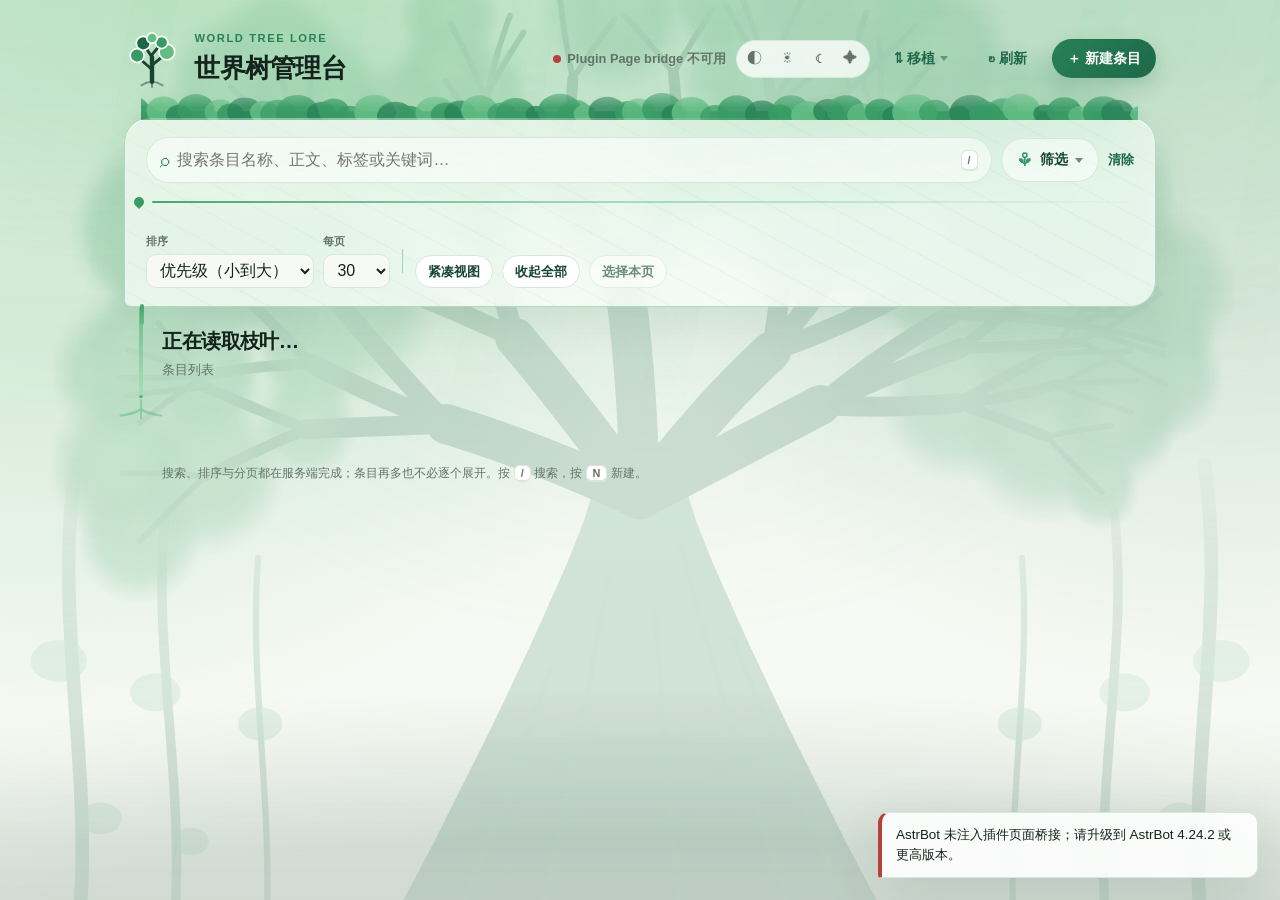
==== commit 455e0634: "世界树 v1.6.0：背景世界树占满视口，树干贯穿画面并加宽，两侧新增气根 - 树干锥度再放宽，画面底缘约 520px（1440 宽下），仰视压迫感更足 - 左右留白新增三对垂下的气根与叶簇，配渐隐遮" ====
--- a/pages/worldtree/index.html
+++ b/pages/worldtree/index.html
@@ -27,30 +27,59 @@
   </head>
   <body>
     <div class="sky" aria-hidden="true">
-      <svg class="sky-tree" viewBox="250 -200 1300 1250" preserveAspectRatio="xMidYMax meet" focusable="false">
+      <svg class="sky-tree" viewBox="190 10 1220 1320" preserveAspectRatio="xMidYMin slice" focusable="false">
         <defs>
           <radialGradient id="skyCrown">
             <stop class="stop-core" offset="0" />
             <stop class="stop-mid" offset=".58" />
             <stop class="stop-edge" offset="1" />
           </radialGradient>
+          <linearGradient id="skyTrunk" x1="0" y1="0" x2="0" y2="1">
+            <stop class="stop-top" offset="0" />
+            <stop class="stop-foot" offset="1" />
+          </linearGradient>
           <radialGradient id="skyLeaf">
             <stop class="stop-core" offset="0" />
             <stop class="stop-mid" offset=".62" />
             <stop class="stop-edge" offset="1" />
           </radialGradient>
+          <linearGradient id="skyTendrilFade" x1="0" y1="430" x2="0" y2="700" gradientUnits="userSpaceOnUse">
+            <stop offset="0" stop-color="#fff" stop-opacity="0" />
+            <stop offset=".45" stop-color="#fff" stop-opacity=".55" />
+            <stop offset="1" stop-color="#fff" stop-opacity="1" />
+          </linearGradient>
+          <mask id="skyTendrilMask" maskUnits="userSpaceOnUse" x="0" y="0" width="1600" height="1600">
+            <rect x="0" y="0" width="1600" height="1600" fill="url(#skyTendrilFade)" />
+          </mask>
         </defs>
         <ellipse class="sky-crown" cx="800" cy="296" rx="512" ry="330" />
         <g class="sky-leaves" id="skyLeaves"><circle cx="482" cy="419" r="49"/><circle cx="385" cy="464" r="77"/><circle cx="323" cy="526" r="60"/><circle cx="307" cy="461" r="70"/><circle cx="386" cy="379" r="56"/><circle cx="310" cy="387" r="37"/><circle cx="341" cy="318" r="53"/><circle cx="488" cy="357" r="51"/><circle cx="385" cy="368" r="49"/><circle cx="304" cy="370" r="66"/><circle cx="312" cy="344" r="43"/><circle cx="409" cy="279" r="54"/><circle cx="337" cy="261" r="45"/><circle cx="338" cy="229" r="73"/><circle cx="391" cy="194" r="38"/><circle cx="516" cy="303" r="92"/><circle cx="418" cy="242" r="86"/><circle cx="328" cy="235" r="73"/><circle cx="353" cy="195" r="39"/><circle cx="380" cy="157" r="41"/><circle cx="485" cy="201" r="49"/><circle cx="436" cy="137" r="48"/><circle cx="468" cy="125" r="59"/><circle cx="490" cy="115" r="73"/><circle cx="537" cy="272" r="63"/><circle cx="426" cy="262" r="74"/><circle cx="423" cy="239" r="44"/><circle cx="331" cy="238" r="63"/><circle cx="371" cy="160" r="66"/><circle cx="410" cy="93" r="61"/><circle cx="454" cy="67" r="62"/><circle cx="639" cy="206" r="52"/><circle cx="559" cy="162" r="63"/><circle cx="498" cy="139" r="42"/><circle cx="511" cy="115" r="42"/><circle cx="653" cy="103" r="41"/><circle cx="619" cy="32" r="49"/><circle cx="589" cy="133" r="67"/><circle cx="615" cy="87" r="50"/><circle cx="776" cy="28" r="72"/><circle cx="840" cy="174" r="48"/><circle cx="784" cy="24" r="50"/><circle cx="869" cy="20" r="37"/><circle cx="921" cy="117" r="54"/><circle cx="958" cy="60" r="54"/><circle cx="975" cy="73" r="70"/><circle cx="942" cy="200" r="94"/><circle cx="922" cy="84" r="85"/><circle cx="893" cy="-1" r="71"/><circle cx="956" cy="7" r="47"/><circle cx="996" cy="100" r="87"/><circle cx="1016" cy="21" r="47"/><circle cx="1062" cy="35" r="38"/><circle cx="1010" cy="235" r="58"/><circle cx="1028" cy="131" r="78"/><circle cx="1082" cy="67" r="72"/><circle cx="1108" cy="187" r="65"/><circle cx="1144" cy="116" r="56"/><circle cx="1186" cy="185" r="75"/><circle cx="1059" cy="285" r="48"/><circle cx="1145" cy="201" r="86"/><circle cx="1179" cy="111" r="41"/><circle cx="1220" cy="158" r="68"/><circle cx="1175" cy="287" r="82"/><circle cx="1252" cy="261" r="65"/><circle cx="1255" cy="312" r="67"/><circle cx="1097" cy="310" r="54"/><circle cx="1210" cy="148" r="41"/><circle cx="1189" cy="259" r="74"/><circle cx="1229" cy="194" r="56"/><circle cx="1258" cy="251" r="41"/><circle cx="1216" cy="319" r="42"/><circle cx="1300" cy="339" r="49"/><circle cx="1196" cy="274" r="82"/><circle cx="1246" cy="202" r="66"/><circle cx="1272" cy="264" r="45"/><circle cx="1220" cy="336" r="65"/><circle cx="1296" cy="290" r="73"/><circle cx="1301" cy="376" r="55"/><circle cx="1103" cy="394" r="76"/><circle cx="1191" cy="347" r="81"/><circle cx="1238" cy="283" r="53"/><circle cx="1259" cy="345" r="56"/><circle cx="1197" cy="377" r="47"/><circle cx="1268" cy="343" r="38"/><circle cx="1273" cy="373" r="47"/><circle cx="1268" cy="403" r="52"/><circle cx="1188" cy="426" r="84"/><circle cx="1249" cy="416" r="62"/><circle cx="1240" cy="479" r="36"/></g>
-        <path class="sky-limb sky-limb-1" d="M800 760Q788 623 800 486" />
+        <path class="sky-trunk" d="M758 470L746 508L731 546L714 584L697 622L679 660L661 698L642 736L623 774L604 812L584 850L563 888L543 926L522 964L501 1002L480 1040L459 1078L437 1116L415 1154L393 1192L371 1230L349 1268L326 1306L304 1344L281 1382L258 1420L1342 1420L1319 1382L1296 1344L1274 1306L1251 1268L1229 1230L1207 1192L1185 1154L1163 1116L1141 1078L1120 1040L1099 1002L1078 964L1057 926L1037 888L1016 850L996 812L977 774L958 736L939 698L921 660L903 622L886 584L869 546L854 508L842 470Z" />
+        <path class="sky-buttress" d="M400 1180C280 1270 136 1330 -10 1420L258 1420Z M1200 1180C1320 1270 1464 1330 1610 1420L1342 1420Z" />
+        <path class="sky-bark" d="M839 530L855 590L872 650L890 710L908 770L928 830L947 890L967 950L988 1010L1009 1070L1030 1130L1051 1190L1073 1250L1095 1310 M770 560L759 620L748 680L736 740L724 800L711 860L699 920L685 980L672 1040L658 1100L645 1160L631 1220L617 1280L602 1340 M814 590L819 650L823 710L828 770L833 830L838 890L843 950L848 1010L854 1070L859 1130L865 1190L870 1250L876 1310 M889 620L913 680L939 740L965 800L993 860L1021 920L1049 980L1078 1040L1108 1100L1138 1160L1168 1220L1199 1280L1230 1340 M714 650L693 710L671 770L648 830L624 890L600 950L576 1010L551 1070L526 1130L500 1190L474 1250L448 1310" />
         <path class="sky-limb sky-limb-2" d="M800 486Q701 440 615 414M800 486Q738 399 681 332M800 486Q798 380 787 294M800 486Q862 403 925 345M800 486Q894 437 972 396" />
         <path class="sky-limb sky-limb-3" d="M615 414Q542 417 482 419M615 414Q544 386 488 357M615 414Q559 354 516 303M681 332Q603 296 537 272M681 332Q661 262 639 206M787 294Q756 231 728 181M787 294Q813 227 840 174M925 345Q939 266 942 200M925 345Q974 286 1010 235M925 345Q1001 318 1059 285M972 396Q1036 343 1097 310M972 396Q1044 363 1105 342M972 396Q1044 400 1103 394" />
         <path class="sky-limb sky-limb-4" d="M482 419Q428 442 385 464M482 419Q429 398 386 379M488 357Q431 358 385 368M488 357Q445 313 409 279M516 303Q460 272 418 242M516 303Q500 247 485 201M537 272Q476 266 426 262M537 272Q476 250 423 239M537 272Q504 212 483 160M639 206Q597 178 559 162M639 206Q647 149 653 103M728 181Q686 157 652 137M728 181Q733 128 736 85M840 174Q836 123 832 80M840 174Q882 139 921 117M942 200Q929 137 922 84M942 200Q974 146 996 100M1010 235Q1017 177 1028 131M1010 235Q1064 208 1108 187M1059 285Q1105 237 1145 201M1059 285Q1123 286 1175 287M1097 310Q1123 250 1150 204M1097 310Q1146 279 1189 259M1097 310Q1163 309 1216 319M1105 342Q1154 303 1196 274M1105 342Q1168 340 1220 336M1103 394Q1151 367 1191 347M1103 394Q1156 389 1197 377M1103 394Q1150 412 1188 426" />
         <path class="sky-limb sky-limb-5" d="M385 464Q350 498 323 526M385 464Q342 460 307 461M386 379Q344 383 310 387M386 379Q361 346 341 318M385 368Q350 392 323 413M385 368Q341 371 304 370M385 368Q346 352 312 344M409 279Q369 270 337 261M409 279Q372 249 338 229M409 279Q396 233 391 194M418 242Q369 236 328 235M418 242Q381 217 353 195M418 242Q395 197 380 157M485 201Q460 164 436 137M485 201Q474 160 468 125M485 201Q491 154 490 115M426 262Q382 276 345 287M426 262Q387 231 360 201M423 239Q373 243 331 238M423 239Q391 198 371 160M483 160Q442 124 410 93M483 160Q464 110 454 67M483 160Q485 113 486 74M559 162Q525 165 499 173M559 162Q526 147 498 139M559 162Q534 135 511 115M653 103Q636 63 619 32M653 103Q663 60 676 25M653 103Q671 68 689 41M652 137Q617 133 589 133M652 137Q630 110 615 87M736 85Q728 45 724 11M736 85Q757 53 776 28M832 80Q808 48 784 24M832 80Q851 46 869 20M921 117Q941 85 958 60M921 117Q951 93 975 73M921 117Q962 105 998 100M922 84Q900 46 882 15M922 84Q910 36 893 -1M922 84Q938 40 956 7M996 100Q1004 56 1016 21M996 100Q1033 65 1062 35M1028 131Q1012 90 1000 55M1028 131Q1031 86 1028 49M1028 131Q1055 94 1082 67M1108 187Q1130 150 1144 116M1108 187Q1151 187 1186 185M1145 201Q1161 151 1179 111M1145 201Q1188 180 1220 158M1175 287Q1217 271 1252 261M1175 287Q1218 301 1255 312M1150 204Q1157 155 1164 115M1150 204Q1183 173 1210 148M1189 259Q1211 223 1229 194M1189 259Q1227 256 1258 251M1216 319Q1259 301 1293 285M1216 319Q1263 327 1300 339M1216 319Q1261 337 1299 348M1196 274Q1222 234 1246 202M1196 274Q1237 266 1272 264M1220 336Q1264 314 1296 290M1220 336Q1265 358 1301 376M1191 347Q1217 312 1238 283M1191 347Q1228 345 1259 345M1197 377Q1235 358 1268 343M1197 377Q1239 373 1273 373M1197 377Q1236 393 1268 403M1188 426Q1221 419 1249 416M1188 426Q1216 456 1240 479" />
-        <path class="sky-root" d="M800 760Q879 799 946 859M800 760Q715 783 625 780M946 859Q1006 855 1067 859M946 859Q978 898 1011 938M625 780Q584 831 555 890M625 780Q574 776 526 756M800 760Q814 820 811 884M800 760Q781 819 771 881M1067 859Q1099 837 1135 825M1067 859Q1108 873 1144 896M1011 938Q1042 955 1068 980M1011 938Q1012 968 1004 998M555 890Q550 932 550 975M555 890Q512 898 468 898M526 756Q500 775 474 794M526 756Q499 741 475 719M811 884Q841 917 861 959M811 884Q809 929 813 975M771 881Q777 917 785 953M771 881Q739 902 702 916" />
+        <path class="sky-root" d="M600 1300Q470 1370 330 1430M1000 1300Q1130 1370 1270 1430M520 1360Q414 1420 350 1490M1080 1360Q1186 1420 1250 1490M800 1380Q798 1440 796 1500" />
+        <g class="sky-tendrils" mask="url(#skyTendrilMask)">
+          <path class="sky-tendril sky-tendril-a" d="M262 452C236 640 300 800 246 1000C210 1130 232 1300 214 1520M1338 452C1364 640 1300 800 1354 1000C1390 1130 1368 1300 1386 1520" />
+          <path class="sky-tendril sky-tendril-b" d="M348 498C330 660 388 820 336 1010C300 1150 322 1320 306 1520M1252 498C1270 660 1212 820 1264 1010C1300 1150 1278 1320 1294 1520" />
+          <path class="sky-tendril sky-tendril-c" d="M436 542C424 700 470 850 424 1040C396 1180 410 1330 398 1520M1164 542C1176 700 1130 850 1176 1040C1204 1180 1190 1330 1202 1520" />
+          <g class="sky-tendril-leaves"><ellipse cx="246" cy="640" rx="27" ry="20"/><ellipse cx="286" cy="790" rx="20" ry="15"/><ellipse cx="338" cy="670" rx="24" ry="18"/><ellipse cx="372" cy="812" rx="17" ry="13"/><ellipse cx="438" cy="700" rx="21" ry="16"/><ellipse cx="1354" cy="640" rx="27" ry="20"/><ellipse cx="1314" cy="790" rx="20" ry="15"/><ellipse cx="1262" cy="670" rx="24" ry="18"/><ellipse cx="1228" cy="812" rx="17" ry="13"/><ellipse cx="1162" cy="700" rx="21" ry="16"/></g>
+        </g>
         <use class="sky-leaves-front" href="#skyLeaves" />
       </svg>
       <div class="sky-shafts"></div>
+      <div class="sky-drift">
+        <span class="leaf-mote leaf-mote-1"></span>
+        <span class="leaf-mote leaf-mote-2"></span>
+        <span class="leaf-mote leaf-mote-3"></span>
+        <span class="leaf-mote leaf-mote-4"></span>
+        <span class="leaf-mote leaf-mote-5"></span>
+        <span class="leaf-mote leaf-mote-6"></span>
+        <span class="leaf-mote leaf-mote-7"></span>
+      </div>
       <div class="sky-mist"></div>
       <div class="sky-loam"></div>
       <div class="fireflies">
--- a/pages/worldtree/style.css
+++ b/pages/worldtree/style.css
@@ -184,27 +184,28 @@
     linear-gradient(180deg, rgb(223 241 224 / .58), rgb(223 241 224 / 0) 46%);
 }
 
-/* the tree is meant to fill the viewport: the crown runs off the top edge and
-   the root system off both sides, so the page really does sit inside it */
+/* The tree is scaled to cover, not to fit: 'slice' on the SVG lets the crown
+   sit against the top edge while the trunk runs straight past the bottom of the
+   viewport, so the page reads as standing at the foot of something enormous
+   whose base you never see. 'meet' would shrink the whole tree into view and
+   that is exactly the postcard look we are trying to avoid. */
 .sky-tree {
   position: absolute;
-  left: 50%;
-  bottom: -9vh;
-  translate: -50% 0;
-  width: max(1180px, 116vw, 104vh);
-  height: auto;
-  opacity: .13;
-  transform-origin: 50% 96%;
+  left: 0;
+  top: 0;
+  width: 100%;
+  height: 118vh;
+  opacity: .2;
+  transform-origin: 50% 100%;
   will-change: transform;
   animation: sway 34s ease-in-out infinite;
 }
 
-/* on phones a 1180px tree would only show two fat branches, so pull the scale
-   back until the silhouette reads as a whole tree again */
+/* under 'slice' a narrow viewport crops the canopy sideways, so gain the height
+   back instead of shrinking: a taller box keeps more of the crown in frame */
 @media (max-width: 720px) {
   .sky-tree {
-    bottom: -6vh;
-    width: max(860px, 132vw);
+    height: 132vh;
   }
 }
 
@@ -212,30 +213,64 @@
 .sky-leaves { fill: url(#skyLeaf); }
 
 .sky-leaves-front {
-  opacity: .5;
+  opacity: .62;
   translate: 0 -16px;
 }
 
 #skyCrown .stop-core { stop-color: var(--forest-500); stop-opacity: .34; }
 #skyCrown .stop-mid { stop-color: var(--forest-500); stop-opacity: .18; }
 #skyCrown .stop-edge { stop-color: var(--forest-500); stop-opacity: 0; }
-#skyLeaf .stop-core { stop-color: var(--forest-400); stop-opacity: .9; }
-#skyLeaf .stop-mid { stop-color: var(--forest-500); stop-opacity: .45; }
+#skyLeaf .stop-core { stop-color: var(--forest-400); stop-opacity: 1; }
+#skyLeaf .stop-mid { stop-color: var(--forest-500); stop-opacity: .62; }
 #skyLeaf .stop-edge { stop-color: var(--forest-500); stop-opacity: 0; }
+
+/* A drawn column rather than a thick stroke: the trunk has to widen on the way
+   down and grow buttress roots at the foot, which a single round-capped line
+   cannot express. It is drawn well below the viewport on purpose. */
+.sky-trunk { fill: url(#skyTrunk); }
+.sky-buttress { fill: var(--forest-900); }
+
+#skyTrunk .stop-top { stop-color: var(--forest-600); stop-opacity: .85; }
+#skyTrunk .stop-foot { stop-color: var(--forest-900); stop-opacity: 1; }
+
+/* just enough grain to keep a 400px-wide column from looking like a bar */
+.sky-bark {
+  fill: none;
+  stroke: var(--forest-600);
+  stroke-width: 5;
+  stroke-linecap: round;
+  opacity: .42;
+}
 
 .sky-limb,
 .sky-root {
   fill: none;
-  stroke: var(--forest-800);
+  stroke: var(--forest-700);
   stroke-linecap: round;
 }
 
-.sky-limb-1 { stroke-width: 44; }
-.sky-limb-2 { stroke-width: 25; }
-.sky-limb-3 { stroke-width: 14.5; }
-.sky-limb-4 { stroke-width: 8.5; }
-.sky-limb-5 { stroke-width: 5; }
+.sky-limb-2 { stroke-width: 38; }
+.sky-limb-3 { stroke-width: 19; }
+.sky-limb-4 { stroke-width: 10.5; }
+.sky-limb-5 { stroke-width: 5.5; }
 .sky-root { stroke-width: 11; opacity: .6; }
+
+/* Aerial roots. The content column sits in the middle of the screen, so the
+   trunk is mostly hidden behind it; these hang down the left and right gutters,
+   which is the only place a viewer can actually read the tree's scale. */
+.sky-tendril {
+  fill: none;
+  stroke: var(--forest-700);
+  stroke-linecap: round;
+  opacity: .74;
+}
+
+.sky-tendril-a { stroke-width: 13; }
+.sky-tendril-b { stroke-width: 9; }
+.sky-tendril-c { stroke-width: 6; }
+.sky-tendril-leaves { fill: var(--forest-500); opacity: .5; }
+
+:is([data-theme="dark"], [data-theme="nightglow"]) .sky-tendril { opacity: .82; }
 
 /* Sunlight falling through the canopy. This fills the upper corners that the
    crown alone leaves empty, and it is the reason the old drifting blobs could
@@ -258,23 +293,22 @@
 .sky-mist {
   position: absolute;
   inset: auto -6% -2% -6%;
-  height: 30vh;
+  height: 18vh;
   background: linear-gradient(
     180deg,
     rgb(0 0 0 / 0),
-    color-mix(in srgb, var(--paper) 32%, transparent) 52%,
-    color-mix(in srgb, var(--paper) 72%, transparent)
+    color-mix(in srgb, var(--paper) 18%, transparent) 54%,
+    color-mix(in srgb, var(--paper) 46%, transparent)
   );
 }
 
-/* damp earth for the roots to disappear into along the bottom edge */
+/* A depth vignette, not a floor. The trunk has to look like it continues past
+   the bottom edge, so nothing down here may suggest ground. */
 .sky-loam {
   position: absolute;
   inset: auto 0 0 0;
-  height: 24vh;
-  background:
-    radial-gradient(126% 100% at 50% 100%, color-mix(in srgb, var(--forest-800) 15%, transparent) 0 40%, transparent 78%),
-    linear-gradient(180deg, transparent, color-mix(in srgb, var(--forest-700) 8%, transparent));
+  height: 14vh;
+  background: linear-gradient(180deg, transparent, color-mix(in srgb, var(--forest-800) 9%, transparent));
 }
 
 :is([data-theme="dark"], [data-theme="nightglow"]) .sky {
@@ -291,6 +325,19 @@
 :is([data-theme="dark"], [data-theme="nightglow"]) .sky-limb,
 :is([data-theme="dark"], [data-theme="nightglow"]) .sky-root { stroke: var(--forest-700); }
 
+:is([data-theme="dark"], [data-theme="nightglow"]) .sky-trunk,
+:is([data-theme="dark"], [data-theme="nightglow"]) .sky-buttress { fill: var(--forest-700); }
+
+:is([data-theme="dark"], [data-theme="nightglow"]) #skyTrunk .stop-top { stop-color: var(--forest-700); }
+:is([data-theme="dark"], [data-theme="nightglow"]) #skyTrunk .stop-foot { stop-color: var(--forest-700); }
+
+:is([data-theme="dark"], [data-theme="nightglow"]) .sky-bark { stroke: var(--forest-500); opacity: .32; }
+
+:is([data-theme="dark"], [data-theme="nightglow"]) .leaf-mote {
+  --mote-alpha: .3;
+  background: var(--forest-400);
+}
+
 :is([data-theme="dark"], [data-theme="nightglow"]) #skyCrown .stop-core { stop-opacity: .34; }
 :is([data-theme="dark"], [data-theme="nightglow"]) #skyCrown .stop-mid { stop-opacity: .2; }
 
@@ -330,6 +377,28 @@
 [data-theme="nightglow"] .sky-root { stroke: #0a2231; }
 
 [data-theme="nightglow"] .sky-root { opacity: .8; }
+
+[data-theme="nightglow"] .sky-tendril { stroke: #0a2231; opacity: .8; }
+[data-theme="nightglow"] .sky-tendril-leaves { fill: var(--forest-300); opacity: .5; }
+
+/* silhouette, matching the limbs, so the fluorescing canopy stays the light source */
+[data-theme="nightglow"] .sky-buttress { fill: #0c2b38; }
+
+[data-theme="nightglow"] #skyTrunk .stop-top { stop-color: #114052; }
+[data-theme="nightglow"] #skyTrunk .stop-foot { stop-color: #071c27; }
+
+/* sap running up the bark; the one place the night theme paints light on wood */
+[data-theme="nightglow"] .sky-bark {
+  stroke: var(--forest-300);
+  stroke-width: 4;
+  opacity: .5;
+}
+
+[data-theme="nightglow"] .leaf-mote {
+  --mote-alpha: .5;
+  background: var(--forest-300);
+  box-shadow: 0 0 7px rgb(47 210 164 / .45);
+}
 
 [data-theme="nightglow"] #skyCrown .stop-core { stop-color: var(--forest-500); stop-opacity: .3; }
 [data-theme="nightglow"] #skyCrown .stop-mid { stop-color: var(--forest-600); stop-opacity: .17; }
@@ -354,6 +423,37 @@
     transparent 104px 188px
   );
 }
+
+/* --- leaves coming loose from the canopy -------------------------------- */
+
+/* Kept crisp and leaf-shaped on purpose. An earlier pass used blurred dots for
+   this and they read as dirt on the glass; a hard-edged leaf silhouette reads
+   as a leaf even at 9px. Present in every theme, unlike the fireflies. */
+.sky-drift {
+  position: absolute;
+  inset: 0;
+  overflow: hidden;
+}
+
+.leaf-mote {
+  --mote-alpha: .34;
+  position: absolute;
+  width: 10px;
+  height: 10px;
+  border-radius: 62% 0 62% 0;
+  background: var(--forest-500);
+  opacity: 0;
+  will-change: transform;
+  animation: leaffall 34s linear infinite;
+}
+
+.leaf-mote-1 { top: -4%; left: 12%; width: 11px; height: 11px; animation-duration: 38s; animation-delay: -3s; }
+.leaf-mote-2 { top: -6%; left: 29%; width: 8px; height: 8px; animation-duration: 46s; animation-delay: -19s; }
+.leaf-mote-3 { top: -3%; left: 44%; width: 12px; height: 12px; animation-duration: 41s; animation-delay: -31s; }
+.leaf-mote-4 { top: -7%; left: 58%; width: 9px; height: 9px; animation-duration: 52s; animation-delay: -11s; }
+.leaf-mote-5 { top: -4%; left: 71%; width: 10px; height: 10px; animation-duration: 36s; animation-delay: -25s; }
+.leaf-mote-6 { top: -6%; left: 86%; width: 8px; height: 8px; animation-duration: 49s; animation-delay: -6s; }
+.leaf-mote-7 { top: -5%; left: 4%; width: 9px; height: 9px; animation-duration: 43s; animation-delay: -37s; }
 
 /* spores drifting out of the canopy; only the night theme shows them */
 .fireflies { display: none; }
@@ -2458,6 +2558,18 @@
   50% { transform: rotate(.4deg); }
 }
 
+/* Down and slightly across, tumbling as it goes. The horizontal drift is small
+   on purpose: anything larger and the leaves look blown rather than falling. */
+@keyframes leaffall {
+  0% { transform: translate3d(0, 0, 0) rotate(0deg); opacity: 0; }
+  8% { opacity: var(--mote-alpha); }
+  25% { transform: translate3d(26px, 32vh, 0) rotate(120deg); }
+  50% { transform: translate3d(-14px, 62vh, 0) rotate(240deg); }
+  75% { transform: translate3d(30px, 92vh, 0) rotate(370deg); }
+  92% { opacity: var(--mote-alpha); }
+  100% { transform: translate3d(6px, 122vh, 0) rotate(480deg); opacity: 0; }
+}
+
 @keyframes shaftbreathe {
   0%, 100% { opacity: .55; transform: translate3d(-14px, 0, 0); }
   50% { opacity: 1; transform: translate3d(14px, 0, 0); }
@@ -2494,5 +2606,6 @@
   }
   .sky-shafts,
   .sky-tree { animation: none !important; }
+  .leaf-mote { animation: none !important; opacity: 0; }
   .firefly { animation: none !important; opacity: .5; }
 }
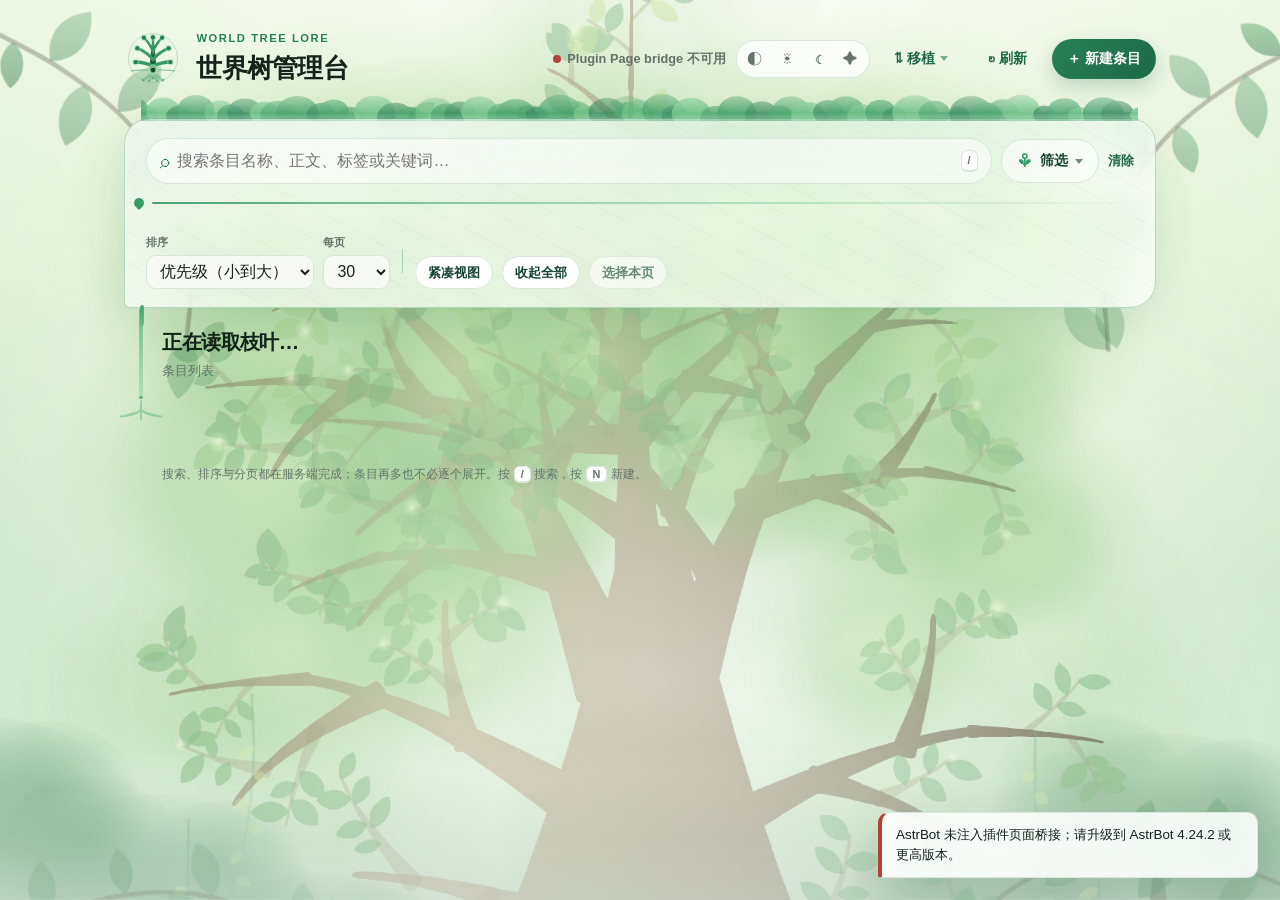
==== commit 88cb167a: "feat: 重画世界树背景与插件标识" ====
--- a/pages/worldtree/index.html
+++ b/pages/worldtree/index.html
@@ -8,6 +8,7 @@
       content="世界树的检索、排序、批量编辑、导入和导出管理台"
     />
     <title>世界树管理台</title>
+    <link rel="icon" href="./favicon.svg" type="image/svg+xml" />
     <link rel="stylesheet" href="./style.css" />
     <script>
       /* Paint the stored theme before first layout so switching to a night
@@ -27,48 +28,38 @@
   </head>
   <body>
     <div class="sky" aria-hidden="true">
-      <svg class="sky-tree" viewBox="190 10 1220 1320" preserveAspectRatio="xMidYMin slice" focusable="false">
-        <defs>
-          <radialGradient id="skyCrown">
-            <stop class="stop-core" offset="0" />
-            <stop class="stop-mid" offset=".58" />
-            <stop class="stop-edge" offset="1" />
-          </radialGradient>
-          <linearGradient id="skyTrunk" x1="0" y1="0" x2="0" y2="1">
-            <stop class="stop-top" offset="0" />
-            <stop class="stop-foot" offset="1" />
-          </linearGradient>
-          <radialGradient id="skyLeaf">
-            <stop class="stop-core" offset="0" />
-            <stop class="stop-mid" offset=".62" />
-            <stop class="stop-edge" offset="1" />
-          </radialGradient>
-          <linearGradient id="skyTendrilFade" x1="0" y1="430" x2="0" y2="700" gradientUnits="userSpaceOnUse">
-            <stop offset="0" stop-color="#fff" stop-opacity="0" />
-            <stop offset=".45" stop-color="#fff" stop-opacity=".55" />
-            <stop offset="1" stop-color="#fff" stop-opacity="1" />
-          </linearGradient>
-          <mask id="skyTendrilMask" maskUnits="userSpaceOnUse" x="0" y="0" width="1600" height="1600">
-            <rect x="0" y="0" width="1600" height="1600" fill="url(#skyTendrilFade)" />
-          </mask>
-        </defs>
-        <ellipse class="sky-crown" cx="800" cy="296" rx="512" ry="330" />
-        <g class="sky-leaves" id="skyLeaves"><circle cx="482" cy="419" r="49"/><circle cx="385" cy="464" r="77"/><circle cx="323" cy="526" r="60"/><circle cx="307" cy="461" r="70"/><circle cx="386" cy="379" r="56"/><circle cx="310" cy="387" r="37"/><circle cx="341" cy="318" r="53"/><circle cx="488" cy="357" r="51"/><circle cx="385" cy="368" r="49"/><circle cx="304" cy="370" r="66"/><circle cx="312" cy="344" r="43"/><circle cx="409" cy="279" r="54"/><circle cx="337" cy="261" r="45"/><circle cx="338" cy="229" r="73"/><circle cx="391" cy="194" r="38"/><circle cx="516" cy="303" r="92"/><circle cx="418" cy="242" r="86"/><circle cx="328" cy="235" r="73"/><circle cx="353" cy="195" r="39"/><circle cx="380" cy="157" r="41"/><circle cx="485" cy="201" r="49"/><circle cx="436" cy="137" r="48"/><circle cx="468" cy="125" r="59"/><circle cx="490" cy="115" r="73"/><circle cx="537" cy="272" r="63"/><circle cx="426" cy="262" r="74"/><circle cx="423" cy="239" r="44"/><circle cx="331" cy="238" r="63"/><circle cx="371" cy="160" r="66"/><circle cx="410" cy="93" r="61"/><circle cx="454" cy="67" r="62"/><circle cx="639" cy="206" r="52"/><circle cx="559" cy="162" r="63"/><circle cx="498" cy="139" r="42"/><circle cx="511" cy="115" r="42"/><circle cx="653" cy="103" r="41"/><circle cx="619" cy="32" r="49"/><circle cx="589" cy="133" r="67"/><circle cx="615" cy="87" r="50"/><circle cx="776" cy="28" r="72"/><circle cx="840" cy="174" r="48"/><circle cx="784" cy="24" r="50"/><circle cx="869" cy="20" r="37"/><circle cx="921" cy="117" r="54"/><circle cx="958" cy="60" r="54"/><circle cx="975" cy="73" r="70"/><circle cx="942" cy="200" r="94"/><circle cx="922" cy="84" r="85"/><circle cx="893" cy="-1" r="71"/><circle cx="956" cy="7" r="47"/><circle cx="996" cy="100" r="87"/><circle cx="1016" cy="21" r="47"/><circle cx="1062" cy="35" r="38"/><circle cx="1010" cy="235" r="58"/><circle cx="1028" cy="131" r="78"/><circle cx="1082" cy="67" r="72"/><circle cx="1108" cy="187" r="65"/><circle cx="1144" cy="116" r="56"/><circle cx="1186" cy="185" r="75"/><circle cx="1059" cy="285" r="48"/><circle cx="1145" cy="201" r="86"/><circle cx="1179" cy="111" r="41"/><circle cx="1220" cy="158" r="68"/><circle cx="1175" cy="287" r="82"/><circle cx="1252" cy="261" r="65"/><circle cx="1255" cy="312" r="67"/><circle cx="1097" cy="310" r="54"/><circle cx="1210" cy="148" r="41"/><circle cx="1189" cy="259" r="74"/><circle cx="1229" cy="194" r="56"/><circle cx="1258" cy="251" r="41"/><circle cx="1216" cy="319" r="42"/><circle cx="1300" cy="339" r="49"/><circle cx="1196" cy="274" r="82"/><circle cx="1246" cy="202" r="66"/><circle cx="1272" cy="264" r="45"/><circle cx="1220" cy="336" r="65"/><circle cx="1296" cy="290" r="73"/><circle cx="1301" cy="376" r="55"/><circle cx="1103" cy="394" r="76"/><circle cx="1191" cy="347" r="81"/><circle cx="1238" cy="283" r="53"/><circle cx="1259" cy="345" r="56"/><circle cx="1197" cy="377" r="47"/><circle cx="1268" cy="343" r="38"/><circle cx="1273" cy="373" r="47"/><circle cx="1268" cy="403" r="52"/><circle cx="1188" cy="426" r="84"/><circle cx="1249" cy="416" r="62"/><circle cx="1240" cy="479" r="36"/></g>
-        <path class="sky-trunk" d="M758 470L746 508L731 546L714 584L697 622L679 660L661 698L642 736L623 774L604 812L584 850L563 888L543 926L522 964L501 1002L480 1040L459 1078L437 1116L415 1154L393 1192L371 1230L349 1268L326 1306L304 1344L281 1382L258 1420L1342 1420L1319 1382L1296 1344L1274 1306L1251 1268L1229 1230L1207 1192L1185 1154L1163 1116L1141 1078L1120 1040L1099 1002L1078 964L1057 926L1037 888L1016 850L996 812L977 774L958 736L939 698L921 660L903 622L886 584L869 546L854 508L842 470Z" />
-        <path class="sky-buttress" d="M400 1180C280 1270 136 1330 -10 1420L258 1420Z M1200 1180C1320 1270 1464 1330 1610 1420L1342 1420Z" />
-        <path class="sky-bark" d="M839 530L855 590L872 650L890 710L908 770L928 830L947 890L967 950L988 1010L1009 1070L1030 1130L1051 1190L1073 1250L1095 1310 M770 560L759 620L748 680L736 740L724 800L711 860L699 920L685 980L672 1040L658 1100L645 1160L631 1220L617 1280L602 1340 M814 590L819 650L823 710L828 770L833 830L838 890L843 950L848 1010L854 1070L859 1130L865 1190L870 1250L876 1310 M889 620L913 680L939 740L965 800L993 860L1021 920L1049 980L1078 1040L1108 1100L1138 1160L1168 1220L1199 1280L1230 1340 M714 650L693 710L671 770L648 830L624 890L600 950L576 1010L551 1070L526 1130L500 1190L474 1250L448 1310" />
-        <path class="sky-limb sky-limb-2" d="M800 486Q701 440 615 414M800 486Q738 399 681 332M800 486Q798 380 787 294M800 486Q862 403 925 345M800 486Q894 437 972 396" />
-        <path class="sky-limb sky-limb-3" d="M615 414Q542 417 482 419M615 414Q544 386 488 357M615 414Q559 354 516 303M681 332Q603 296 537 272M681 332Q661 262 639 206M787 294Q756 231 728 181M787 294Q813 227 840 174M925 345Q939 266 942 200M925 345Q974 286 1010 235M925 345Q1001 318 1059 285M972 396Q1036 343 1097 310M972 396Q1044 363 1105 342M972 396Q1044 400 1103 394" />
-        <path class="sky-limb sky-limb-4" d="M482 419Q428 442 385 464M482 419Q429 398 386 379M488 357Q431 358 385 368M488 357Q445 313 409 279M516 303Q460 272 418 242M516 303Q500 247 485 201M537 272Q476 266 426 262M537 272Q476 250 423 239M537 272Q504 212 483 160M639 206Q597 178 559 162M639 206Q647 149 653 103M728 181Q686 157 652 137M728 181Q733 128 736 85M840 174Q836 123 832 80M840 174Q882 139 921 117M942 200Q929 137 922 84M942 200Q974 146 996 100M1010 235Q1017 177 1028 131M1010 235Q1064 208 1108 187M1059 285Q1105 237 1145 201M1059 285Q1123 286 1175 287M1097 310Q1123 250 1150 204M1097 310Q1146 279 1189 259M1097 310Q1163 309 1216 319M1105 342Q1154 303 1196 274M1105 342Q1168 340 1220 336M1103 394Q1151 367 1191 347M1103 394Q1156 389 1197 377M1103 394Q1150 412 1188 426" />
-        <path class="sky-limb sky-limb-5" d="M385 464Q350 498 323 526M385 464Q342 460 307 461M386 379Q344 383 310 387M386 379Q361 346 341 318M385 368Q350 392 323 413M385 368Q341 371 304 370M385 368Q346 352 312 344M409 279Q369 270 337 261M409 279Q372 249 338 229M409 279Q396 233 391 194M418 242Q369 236 328 235M418 242Q381 217 353 195M418 242Q395 197 380 157M485 201Q460 164 436 137M485 201Q474 160 468 125M485 201Q491 154 490 115M426 262Q382 276 345 287M426 262Q387 231 360 201M423 239Q373 243 331 238M423 239Q391 198 371 160M483 160Q442 124 410 93M483 160Q464 110 454 67M483 160Q485 113 486 74M559 162Q525 165 499 173M559 162Q526 147 498 139M559 162Q534 135 511 115M653 103Q636 63 619 32M653 103Q663 60 676 25M653 103Q671 68 689 41M652 137Q617 133 589 133M652 137Q630 110 615 87M736 85Q728 45 724 11M736 85Q757 53 776 28M832 80Q808 48 784 24M832 80Q851 46 869 20M921 117Q941 85 958 60M921 117Q951 93 975 73M921 117Q962 105 998 100M922 84Q900 46 882 15M922 84Q910 36 893 -1M922 84Q938 40 956 7M996 100Q1004 56 1016 21M996 100Q1033 65 1062 35M1028 131Q1012 90 1000 55M1028 131Q1031 86 1028 49M1028 131Q1055 94 1082 67M1108 187Q1130 150 1144 116M1108 187Q1151 187 1186 185M1145 201Q1161 151 1179 111M1145 201Q1188 180 1220 158M1175 287Q1217 271 1252 261M1175 287Q1218 301 1255 312M1150 204Q1157 155 1164 115M1150 204Q1183 173 1210 148M1189 259Q1211 223 1229 194M1189 259Q1227 256 1258 251M1216 319Q1259 301 1293 285M1216 319Q1263 327 1300 339M1216 319Q1261 337 1299 348M1196 274Q1222 234 1246 202M1196 274Q1237 266 1272 264M1220 336Q1264 314 1296 290M1220 336Q1265 358 1301 376M1191 347Q1217 312 1238 283M1191 347Q1228 345 1259 345M1197 377Q1235 358 1268 343M1197 377Q1239 373 1273 373M1197 377Q1236 393 1268 403M1188 426Q1221 419 1249 416M1188 426Q1216 456 1240 479" />
-        <path class="sky-root" d="M600 1300Q470 1370 330 1430M1000 1300Q1130 1370 1270 1430M520 1360Q414 1420 350 1490M1080 1360Q1186 1420 1250 1490M800 1380Q798 1440 796 1500" />
-        <g class="sky-tendrils" mask="url(#skyTendrilMask)">
-          <path class="sky-tendril sky-tendril-a" d="M262 452C236 640 300 800 246 1000C210 1130 232 1300 214 1520M1338 452C1364 640 1300 800 1354 1000C1390 1130 1368 1300 1386 1520" />
-          <path class="sky-tendril sky-tendril-b" d="M348 498C330 660 388 820 336 1010C300 1150 322 1320 306 1520M1252 498C1270 660 1212 820 1264 1010C1300 1150 1278 1320 1294 1520" />
-          <path class="sky-tendril sky-tendril-c" d="M436 542C424 700 470 850 424 1040C396 1180 410 1330 398 1520M1164 542C1176 700 1130 850 1176 1040C1204 1180 1190 1330 1202 1520" />
-          <g class="sky-tendril-leaves"><ellipse cx="246" cy="640" rx="27" ry="20"/><ellipse cx="286" cy="790" rx="20" ry="15"/><ellipse cx="338" cy="670" rx="24" ry="18"/><ellipse cx="372" cy="812" rx="17" ry="13"/><ellipse cx="438" cy="700" rx="21" ry="16"/><ellipse cx="1354" cy="640" rx="27" ry="20"/><ellipse cx="1314" cy="790" rx="20" ry="15"/><ellipse cx="1262" cy="670" rx="24" ry="18"/><ellipse cx="1228" cy="812" rx="17" ry="13"/><ellipse cx="1162" cy="700" rx="21" ry="16"/></g>
-        </g>
-        <use class="sky-leaves-front" href="#skyLeaves" />
+      <svg class="sky-tree" viewBox="-200 -140 2000 1880" preserveAspectRatio="xMidYMin slice" focusable="false">
+      <defs>
+      <radialGradient id="skyHalo" cx=".5" cy=".5" r=".5"><stop class="stop-core" offset="0"/><stop class="stop-mid" offset=".46"/><stop class="stop-fade" offset="1"/></radialGradient>
+      <radialGradient id="skyBloom" cx=".5" cy=".5" r=".5"><stop class="stop-core" offset="0"/><stop class="stop-mid" offset=".52"/><stop class="stop-fade" offset="1"/></radialGradient>
+      <radialGradient id="skyBloomDeep" cx=".5" cy=".46" r=".5"><stop class="stop-core" offset="0"/><stop class="stop-mid" offset=".5"/><stop class="stop-fade" offset="1"/></radialGradient>
+      <radialGradient id="skyBud" cx=".5" cy=".5" r=".5"><stop class="stop-core" offset="0"/><stop class="stop-mid" offset=".34"/><stop class="stop-fade" offset="1"/></radialGradient>
+      <linearGradient id="skyWood" x1="0" y1="0" x2="1" y2="0"><stop class="stop-rim" offset="0"/><stop class="stop-lit" offset=".3"/><stop class="stop-core" offset=".62"/><stop class="stop-shade" offset="1"/></linearGradient>
+      <linearGradient id="skyLeaf" x1="0" y1="0" x2="0" y2="1"><stop class="stop-core" offset="0"/><stop class="stop-edge" offset="1"/></linearGradient>
+      <linearGradient id="skyVine" x1="0" y1="0" x2="0" y2="1"><stop class="stop-top" offset="0"/><stop class="stop-fade" offset="1"/></linearGradient>
+      <linearGradient id="skyRay" x1="0" y1="0" x2="0" y2="1"><stop class="stop-top" offset="0"/><stop class="stop-fade" offset="1"/></linearGradient>
+      <linearGradient id="skyVeil" x1="0" y1="0" x2="0" y2="1" gradientUnits="objectBoundingBox"><stop class="stop-top" offset="0"/><stop class="stop-mid" offset=".42"/><stop class="stop-fade" offset=".8"/></linearGradient>
+      <radialGradient id="skyScrim" cx=".5" cy=".5" r=".5"><stop class="stop-core" offset="0"/><stop class="stop-mid" offset=".46"/><stop class="stop-fade" offset="1"/></radialGradient>
+      <linearGradient id="skyLeafDeep" x1="0" y1="0" x2="0" y2="1"><stop class="stop-core" offset="0"/><stop class="stop-edge" offset="1"/></linearGradient>
+      </defs>
+      <ellipse class="sky-halo" cx="830" cy="332" rx="980" ry="700" />
+      <g class="sky-rays"><path class="sky-ray" d="M809-126L855-114L598 1388L330 1322Z" /><path class="sky-ray" d="M808-122L856-118L797 1403L602 1386Z" /><path class="sky-ray" d="M808-117L856-123L1142 1373L892 1404Z" /><path class="sky-ray" d="M809-113L855-127L1336 1317L1166 1365Z" /><path class="sky-ray" d="M810-110L854-130L1576 1210L1373 1305Z" /></g>
+      <g class="sky-far"><path class="sky-far-trunk" d="M-90 986Q-74 986-68 1233Q-63 1480-90 1480Q-117 1480-111 1233Q-106 986-90 986Z"/><ellipse class="sky-far-crown" cx="-90" cy="986" rx="251" ry="179" opacity=".85" /><ellipse class="sky-far-crown" cx="-179" cy="891" rx="139" ry="112" opacity=".7" /><ellipse class="sky-far-crown" cx="13" cy="918" rx="125" ry="103" opacity=".66" /><path class="sky-far-trunk" d="M152 1074Q166 1074 172 1297Q177 1521 152 1521Q127 1521 133 1297Q138 1074 152 1074Z"/><ellipse class="sky-far-crown" cx="152" cy="1074" rx="227" ry="162" opacity=".85" /><ellipse class="sky-far-crown" cx="70" cy="988" rx="126" ry="101" opacity=".7" /><ellipse class="sky-far-crown" cx="245" cy="1013" rx="113" ry="93" opacity=".66" /><path class="sky-far-trunk" d="M368 1150Q380 1150 384 1333Q388 1517 368 1517Q348 1517 352 1333Q356 1150 368 1150Z"/><ellipse class="sky-far-crown" cx="368" cy="1150" rx="187" ry="133" opacity=".85" /><ellipse class="sky-far-crown" cx="301" cy="1079" rx="103" ry="83" opacity=".7" /><ellipse class="sky-far-crown" cx="444" cy="1099" rx="93" ry="76" opacity=".66" /><path class="sky-far-trunk" d="M1258 1108Q1271 1108 1276 1315Q1281 1522 1258 1522Q1235 1522 1240 1315Q1245 1108 1258 1108Z"/><ellipse class="sky-far-crown" cx="1258" cy="1108" rx="210" ry="150" opacity=".85" /><ellipse class="sky-far-crown" cx="1182" cy="1028" rx="116" ry="94" opacity=".7" /><ellipse class="sky-far-crown" cx="1344" cy="1051" rx="105" ry="86" opacity=".66" /><path class="sky-far-trunk" d="M1486 1010Q1502 1010 1508 1257Q1513 1504 1486 1504Q1459 1504 1465 1257Q1470 1010 1486 1010Z"/><ellipse class="sky-far-crown" cx="1486" cy="1010" rx="251" ry="179" opacity=".85" /><ellipse class="sky-far-crown" cx="1396" cy="915" rx="139" ry="112" opacity=".7" /><ellipse class="sky-far-crown" cx="1589" cy="942" rx="125" ry="103" opacity=".66" /><path class="sky-far-trunk" d="M1668 1104Q1682 1104 1687 1316Q1691 1527 1668 1527Q1645 1527 1650 1316Q1655 1104 1668 1104Z"/><ellipse class="sky-far-crown" cx="1668" cy="1104" rx="215" ry="154" opacity=".85" /><ellipse class="sky-far-crown" cx="1591" cy="1023" rx="119" ry="96" opacity=".7" /><ellipse class="sky-far-crown" cx="1756" cy="1046" rx="107" ry="88" opacity=".66" /><ellipse class="sky-fog" cx="-176" cy="1277" rx="487" ry="159" opacity=".8" /><ellipse class="sky-fog" cx="133" cy="1276" rx="392" ry="148" opacity=".8" /><ellipse class="sky-fog" cx="498" cy="1310" rx="429" ry="193" opacity=".7" /><ellipse class="sky-fog" cx="830" cy="1318" rx="356" ry="169" opacity=".6" /><ellipse class="sky-fog" cx="1115" cy="1273" rx="342" ry="138" opacity=".6" /><ellipse class="sky-fog" cx="1445" cy="1289" rx="397" ry="163" opacity=".7" /><ellipse class="sky-fog" cx="1833" cy="1283" rx="342" ry="183" opacity=".6" /><ellipse class="sky-fog" cx="2142" cy="1305" rx="376" ry="183" opacity=".6" /></g>
+      <g class="sky-canopy-back"><ellipse class="sky-bloom-back" cx="504" cy="538" rx="230" ry="202" transform="rotate(-8.4 504 538.2)" opacity=".4" /><ellipse class="sky-bloom-back" cx="571" cy="320" rx="317" ry="259" transform="rotate(2.7 571.5 320.6)" opacity=".5" /><ellipse class="sky-bloom-back" cx="522" cy="656" rx="253" ry="218" transform="rotate(5.4 522.8 656.1)" opacity=".3" /><ellipse class="sky-bloom-back" cx="332" cy="703" rx="253" ry="219" transform="rotate(-10.9 332 703.1)" opacity=".2" /><ellipse class="sky-bloom-back" cx="325" cy="466" rx="303" ry="250" transform="rotate(-9.6 325.9 466.6)" opacity=".3" /><ellipse class="sky-bloom-back" cx="767" cy="298" rx="288" ry="220" transform="rotate(-17.1 767.1 298.3)" opacity=".5" /><ellipse class="sky-bloom-back" cx="916" cy="439" rx="230" ry="193" transform="rotate(-7.6 916.3 439.3)" opacity=".5" /><ellipse class="sky-bloom-back" cx="748" cy="80" rx="317" ry="250" transform="rotate(1.3 748 80.2)" opacity=".3" /><ellipse class="sky-bloom-back" cx="953" cy="265" rx="303" ry="243" transform="rotate(9.1 953.6 265.5)" opacity=".5" /><ellipse class="sky-bloom-back" cx="325" cy="299" rx="272" ry="215" transform="rotate(18.2 325.6 299.4)" opacity=".3" /><ellipse class="sky-bloom-back" cx="476" cy="97" rx="288" ry="227" transform="rotate(15.2 476 97)" opacity=".2" /><ellipse class="sky-bloom-back" cx="289" cy="131" rx="253" ry="229" transform="rotate(-16.2 289.6 131.2)" opacity=".2" /><ellipse class="sky-bloom-back" cx="963" cy="108" rx="253" ry="217" transform="rotate(-16.1 963.2 108)" opacity=".3" /><ellipse class="sky-bloom-back" cx="1144" cy="92" rx="272" ry="219" transform="rotate(0.7 1144 92.4)" opacity=".2" /><ellipse class="sky-bloom-back" cx="1190" cy="286" rx="288" ry="244" transform="rotate(-9.8 1190.6 286.4)" opacity=".4" /><ellipse class="sky-bloom-back" cx="786" cy="-117" rx="272" ry="214" transform="rotate(-16.6 786.1 -117.9)" opacity=".1" /><ellipse class="sky-bloom-back" cx="654" cy="501" rx="201" ry="187" transform="rotate(-6.3 654.1 501.9)" opacity=".5" /><ellipse class="sky-bloom-back" cx="1156" cy="478" rx="253" ry="237" transform="rotate(18 1156.7 478)" opacity=".4" /><ellipse class="sky-bloom-back" cx="1284" cy="544" rx="201" ry="161" transform="rotate(7.6 1284.1 544.9)" opacity=".3" /><ellipse class="sky-bloom-back" cx="1342" cy="147" rx="201" ry="177" transform="rotate(9.3 1342.3 147.5)" opacity=".1" /><ellipse class="sky-bloom-back" cx="378" cy="889" rx="230" ry="182" transform="rotate(5.6 378.7 889.1)" opacity=".1" /><ellipse class="sky-bloom-back" cx="194" cy="759" rx="230" ry="186" transform="rotate(-18 194.2 759.4)" opacity=".1" /><ellipse class="sky-bloom-back" cx="1144" cy="902" rx="230" ry="186" transform="rotate(1.5 1144.3 902.3)" opacity=".1" /><ellipse class="sky-bloom-back" cx="1209" cy="1110" rx="230" ry="211" transform="rotate(-4.5 1209.8 1110.7)" opacity=".1" /><ellipse class="sky-bloom-back" cx="1116" cy="679" rx="201" ry="188" transform="rotate(-14.8 1116.3 679.1)" opacity=".3" /><ellipse class="sky-bloom-back" cx="1341" cy="692" rx="230" ry="210" transform="rotate(17.2 1341.4 692.2)" opacity=".1" /><ellipse class="sky-bloom-back" cx="1421" cy="875" rx="201" ry="180" transform="rotate(-11.9 1421 875.8)" opacity=".1" /><ellipse class="sky-bloom-back" cx="479" cy="1127" rx="201" ry="169" transform="rotate(-3.9 479.9 1127.9)" opacity=".1" /></g>
+      <g class="sky-canopy-pocket"><ellipse class="sky-bloom-deep" cx="636" cy="566" rx="214" ry="162" opacity=".3" /><ellipse class="sky-bloom-deep" cx="962" cy="600" rx="198" ry="150" opacity=".3" /><ellipse class="sky-bloom-deep" cx="800" cy="700" rx="182" ry="138" opacity=".3" /><ellipse class="sky-bloom-deep" cx="512" cy="486" rx="168" ry="127" opacity=".3" /><ellipse class="sky-bloom-deep" cx="1090" cy="498" rx="168" ry="127" opacity=".3" /><ellipse class="sky-bloom-deep" cx="798" cy="300" rx="150" ry="114" opacity=".3" /></g>
+      <g class="sky-holes"><ellipse class="sky-hole" cx="700" cy="300" rx="140" ry="103" opacity=".5" /><ellipse class="sky-hole" cx="930" cy="392" rx="120" ry="88" opacity=".5" /><ellipse class="sky-hole" cx="560" cy="404" rx="112" ry="82" opacity=".5" /><ellipse class="sky-hole" cx="1010" cy="236" rx="96" ry="71" opacity=".5" /><ellipse class="sky-hole" cx="790" cy="520" rx="104" ry="77" opacity=".5" /><ellipse class="sky-hole" cx="404" cy="330" rx="92" ry="68" opacity=".5" /><ellipse class="sky-hole" cx="1160" cy="392" rx="86" ry="63" opacity=".5" /></g>
+      <path id="wtWood" class="sky-wood" d="M816 556Q854 556 857 567Q859 578 863 593Q866 609 870 624Q874 640 878 657Q883 674 888 692Q892 710 897 729Q902 748 908 767Q913 787 919 806Q924 826 930 845Q936 865 943 886Q949 907 956 928Q963 950 971 972Q978 994 986 1017Q995 1040 1004 1064Q1012 1087 1022 1112Q1032 1136 1043 1161Q1053 1186 1065 1212Q1076 1237 1089 1263Q1101 1289 1114 1315Q1127 1341 1141 1367Q1154 1393 1168 1420Q1182 1447 1196 1475Q1210 1503 1224 1531Q1238 1560 1252 1589Q1265 1618 1280 1650Q1294 1683 1305 1706Q1315 1730 799 1730Q283 1730 295 1706Q307 1683 323 1650Q340 1618 355 1589Q371 1560 387 1531Q403 1503 418 1475Q434 1447 449 1420Q465 1393 479 1367Q494 1341 509 1315Q523 1289 536 1263Q550 1237 563 1212Q575 1186 587 1161Q598 1136 609 1112Q620 1087 629 1064Q639 1040 648 1017Q656 994 664 972Q672 950 679 928Q687 907 693 886Q700 865 706 845Q712 826 717 806Q723 787 728 767Q733 748 738 729Q743 710 748 692Q752 674 756 657Q760 640 764 624Q767 609 771 593Q774 578 776 567Q778 556 816 556ZM768 782Q719 801 715 784Q711 767 707 750Q702 733 698 716Q694 699 689 682Q684 665 680 649Q675 632 670 615Q665 599 659 582Q654 566 648 550Q642 533 636 517Q629 501 623 485Q616 469 608 454Q601 438 593 422Q585 407 577 392Q568 377 559 363Q549 348 549 339Q549 330 558 333Q566 336 576 350Q586 365 596 379Q606 394 616 409Q626 424 635 439Q644 454 654 469Q663 484 672 499Q681 514 689 530Q698 545 707 561Q715 576 724 592Q732 608 741 623Q749 639 758 655Q766 670 774 686Q783 702 791 717Q799 733 808 748Q816 764 768 782ZM729 633Q722 660 713 657Q704 653 694 650Q685 646 676 643Q667 639 657 636Q648 633 639 629Q629 626 620 623Q610 621 601 618Q591 615 582 613Q572 611 563 609Q553 607 543 606Q533 604 524 603Q514 602 504 602Q494 601 484 602Q475 602 465 603Q455 603 451 601Q447 599 450 596Q453 592 463 591Q473 590 484 589Q494 588 504 588Q514 587 524 587Q534 587 544 587Q555 587 565 587Q575 588 585 589Q595 589 605 590Q616 591 626 592Q636 593 646 594Q656 596 666 597Q676 598 686 600Q696 601 706 602Q716 604 726 605Q736 606 729 633ZM624 617Q610 628 607 622Q604 617 601 611Q597 606 594 600Q591 595 588 589Q584 584 581 578Q578 573 575 567Q572 561 569 556Q566 550 563 544Q560 539 558 533Q555 527 553 521Q550 515 548 509Q546 503 544 497Q542 491 541 485Q539 478 538 472Q536 466 538 463Q539 461 541 463Q543 465 544 471Q546 477 548 483Q550 488 552 494Q555 500 557 505Q560 511 563 516Q566 522 569 527Q573 532 576 537Q580 542 584 547Q587 552 591 557Q595 561 599 566Q603 571 607 575Q611 580 616 585Q620 589 624 594Q628 598 633 603Q637 607 624 617ZM532 586Q543 599 538 602Q534 605 529 607Q525 610 520 613Q516 615 512 618Q507 621 503 624Q499 627 495 630Q490 633 486 636Q482 639 478 642Q474 645 470 648Q466 652 462 655Q458 658 455 662Q451 665 447 669Q444 673 440 677Q437 681 434 685Q431 689 428 690Q425 690 425 688Q425 685 428 680Q431 676 434 672Q438 668 441 664Q444 659 447 655Q451 651 454 647Q457 643 461 639Q464 635 468 631Q471 627 475 623Q478 619 482 615Q485 612 489 608Q493 604 496 600Q500 596 503 592Q507 588 511 585Q514 581 518 577Q521 573 532 586ZM461 596Q463 604 459 605Q454 606 449 607Q445 608 440 609Q435 610 430 612Q426 613 421 614Q417 615 412 616Q407 618 403 619Q398 620 393 622Q389 623 384 625Q380 626 375 628Q371 629 366 631Q362 633 357 635Q353 636 348 638Q344 640 340 642Q336 645 334 644Q332 644 333 643Q334 641 338 639Q342 637 347 635Q351 632 355 630Q360 628 364 626Q369 624 373 622Q377 620 382 618Q386 616 391 614Q395 613 400 611Q404 609 409 607Q413 605 418 604Q422 602 427 600Q431 598 436 597Q440 595 445 593Q449 591 454 590Q458 588 461 596ZM649 541Q624 528 629 520Q635 511 641 503Q646 495 652 487Q658 479 664 471Q669 463 675 454Q681 446 687 438Q693 430 699 422Q705 414 711 407Q717 399 724 391Q730 384 737 376Q744 369 750 362Q757 354 764 348Q772 341 779 334Q786 327 794 321Q801 315 806 314Q811 314 810 319Q808 323 801 330Q794 336 787 343Q781 350 775 358Q768 365 763 373Q757 380 752 388Q746 396 741 404Q736 413 732 421Q727 429 722 438Q718 446 714 455Q710 464 706 473Q702 481 698 490Q695 499 691 508Q687 517 684 526Q680 535 677 545Q673 554 649 541ZM690 443Q687 427 693 426Q699 426 705 425Q711 425 717 424Q723 424 729 423Q735 423 741 423Q747 422 753 422Q759 421 765 421Q771 421 777 421Q783 421 790 421Q796 421 802 421Q808 421 814 421Q820 421 826 422Q832 422 838 423Q844 424 850 424Q856 425 858 427Q860 429 857 431Q854 432 849 431Q843 431 837 430Q831 430 825 430Q819 431 814 431Q808 431 802 432Q796 433 790 434Q785 434 779 436Q773 437 767 438Q762 439 756 441Q750 442 745 444Q739 445 733 447Q728 449 722 450Q716 452 711 454Q705 456 699 458Q694 460 690 443ZM759 379Q742 379 742 374Q743 368 744 362Q744 357 745 351Q745 345 745 339Q746 334 746 328Q746 322 747 317Q747 311 747 305Q747 300 747 294Q747 288 746 283Q746 277 745 271Q745 266 744 260Q743 254 742 249Q741 243 740 238Q739 232 737 227Q736 221 736 219Q737 216 740 217Q742 219 744 225Q746 230 747 236Q749 241 751 247Q752 252 754 258Q755 264 757 269Q758 275 759 281Q760 286 762 292Q763 298 764 304Q765 309 766 315Q767 321 768 327Q768 332 769 338Q770 344 771 350Q772 356 773 361Q774 367 775 373Q775 379 759 379ZM799 322Q795 315 799 313Q804 311 808 309Q812 307 817 306Q821 304 825 302Q830 300 834 298Q839 297 843 295Q847 293 852 291Q856 289 861 288Q865 286 870 284Q874 283 879 281Q883 280 888 278Q892 277 897 275Q901 274 906 272Q910 271 915 270Q919 269 921 269Q922 270 921 271Q920 272 916 273Q911 275 907 276Q902 278 898 280Q894 281 889 283Q885 285 881 287Q876 289 872 291Q868 293 864 295Q860 297 855 299Q851 301 847 304Q843 306 839 308Q835 310 831 313Q827 315 823 318Q819 320 815 322Q811 325 806 327Q802 330 799 322ZM632 432Q624 458 614 454Q605 450 596 446Q586 442 577 438Q568 434 558 430Q549 426 540 422Q530 418 521 414Q511 411 502 407Q492 404 483 400Q473 397 464 394Q454 391 444 388Q435 385 425 383Q415 380 405 378Q395 376 386 374Q376 372 366 370Q356 369 352 366Q348 363 353 360Q357 358 367 359Q377 360 387 361Q397 362 408 364Q418 365 428 366Q438 368 448 369Q458 371 469 373Q479 374 489 376Q499 378 509 380Q519 382 529 384Q540 386 550 387Q560 389 570 391Q580 393 590 395Q600 397 610 399Q620 401 630 403Q640 405 632 432ZM526 408Q512 418 510 413Q507 409 505 404Q502 399 500 395Q497 390 495 385Q492 380 490 376Q488 371 485 366Q483 361 481 356Q478 352 476 347Q474 342 472 337Q470 332 468 327Q466 322 465 317Q463 312 462 307Q460 301 459 296Q458 291 457 286Q456 281 457 278Q458 276 460 278Q462 280 464 285Q465 290 466 294Q468 299 470 304Q472 309 474 313Q476 318 479 322Q481 327 484 331Q487 335 489 340Q492 344 495 348Q498 352 502 356Q505 360 508 364Q511 368 515 372Q518 376 522 379Q525 383 529 387Q532 391 536 395Q539 398 526 408ZM435 366Q445 379 439 382Q434 385 429 389Q423 392 418 395Q412 398 407 401Q402 405 397 408Q391 411 386 415Q381 418 376 422Q371 426 367 430Q362 434 357 438Q353 442 348 446Q344 451 340 455Q336 460 332 465Q328 469 325 475Q321 480 318 485Q315 490 313 492Q310 493 310 491Q309 488 312 482Q315 476 318 471Q321 465 325 460Q328 454 332 449Q336 444 340 439Q344 434 348 429Q352 424 356 419Q360 414 365 410Q369 405 374 400Q378 396 383 391Q388 387 392 383Q397 378 402 374Q406 369 411 365Q416 361 420 356Q425 352 435 366ZM363 363Q364 371 359 371Q354 371 349 371Q344 371 339 371Q334 371 329 371Q324 371 319 370Q314 370 309 370Q305 370 300 370Q295 370 290 371Q285 371 280 371Q275 371 270 371Q265 371 260 372Q255 372 251 372Q246 373 241 373Q236 374 231 374Q226 375 225 374Q223 373 225 372Q226 371 231 371Q235 370 240 369Q245 368 250 368Q255 367 260 367Q265 366 270 365Q275 365 279 364Q284 363 289 363Q294 362 299 362Q304 361 309 361Q314 360 319 360Q324 359 328 359Q333 358 338 357Q343 357 348 356Q353 356 358 355Q363 355 363 363ZM567 351Q556 362 550 356Q545 349 539 343Q534 336 528 330Q523 323 517 317Q512 311 506 304Q501 298 495 292Q490 285 484 279Q478 273 472 267Q467 261 461 255Q455 249 449 243Q443 237 437 231Q431 225 425 220Q419 214 412 208Q406 203 400 197Q393 192 392 189Q392 187 394 187Q397 187 404 192Q410 198 417 203Q423 208 430 214Q437 219 443 224Q450 230 456 235Q463 240 469 246Q476 251 482 257Q488 262 495 268Q501 273 508 279Q514 285 520 290Q527 296 533 301Q540 307 546 312Q552 318 559 324Q565 329 571 335Q578 340 567 351ZM498 289Q489 290 489 286Q488 281 488 277Q487 272 487 267Q486 263 486 258Q485 254 485 249Q484 244 484 240Q484 235 483 231Q483 226 483 221Q483 217 483 212Q482 208 482 203Q483 198 483 194Q483 189 483 184Q483 180 484 175Q484 171 485 166Q486 162 487 160Q488 159 489 161Q489 162 489 167Q488 171 488 176Q488 180 488 185Q488 189 488 194Q488 198 489 203Q489 207 490 212Q490 216 491 221Q492 225 493 230Q494 234 495 238Q496 243 497 247Q498 252 499 256Q500 260 501 265Q502 269 504 274Q505 278 506 282Q508 287 498 289ZM446 224Q448 233 443 234Q438 235 433 236Q429 237 424 238Q419 239 414 240Q409 241 404 242Q399 243 394 244Q390 245 385 247Q380 248 375 249Q370 250 366 252Q361 253 356 255Q351 257 347 258Q342 260 338 262Q333 264 328 266Q324 268 320 270Q315 273 314 273Q312 272 313 271Q313 270 318 267Q322 265 327 262Q331 260 336 258Q340 255 345 253Q349 251 354 249Q358 247 363 245Q368 243 372 241Q377 239 382 238Q386 236 391 234Q396 232 401 230Q405 229 410 227Q415 225 420 224Q424 222 429 220Q434 218 439 217Q443 215 446 224ZM398 191Q396 196 393 193Q389 191 386 189Q382 187 378 185Q375 183 371 181Q368 179 364 177Q360 175 357 173Q353 171 350 169Q346 167 342 165Q339 163 335 161Q332 159 328 157Q324 155 321 154Q317 152 313 150Q310 148 306 146Q302 144 298 143Q295 141 294 140Q293 138 295 138Q296 138 300 139Q304 141 308 143Q311 144 315 146Q319 148 323 150Q326 151 330 153Q334 155 337 157Q341 159 345 160Q349 162 352 164Q356 166 360 167Q364 169 367 171Q371 173 375 175Q378 176 382 178Q386 180 389 182Q393 184 397 185Q401 187 398 191ZM809 746Q761 749 762 730Q763 711 764 692Q764 673 765 654Q765 635 766 617Q767 598 767 579Q768 560 768 541Q769 522 770 503Q770 484 771 465Q771 446 772 427Q773 409 774 390Q774 371 775 352Q776 333 777 314Q778 295 779 277Q780 258 781 239Q782 220 787 214Q792 207 796 214Q801 221 800 240Q800 258 800 277Q801 296 801 315Q802 333 803 352Q804 371 806 389Q807 408 809 427Q811 445 813 464Q815 482 817 501Q820 520 822 538Q825 557 828 575Q831 594 834 612Q837 631 840 649Q843 668 846 687Q849 705 853 724Q856 742 809 746ZM815 579Q801 600 792 593Q782 586 773 578Q763 571 754 564Q745 556 735 549Q726 542 716 535Q706 528 697 522Q687 515 677 509Q667 502 657 496Q647 490 637 484Q627 478 616 473Q606 467 595 462Q584 457 573 453Q562 448 551 444Q540 441 529 437Q518 434 515 431Q512 427 516 426Q520 424 531 427Q543 430 555 433Q566 437 578 440Q589 444 600 448Q612 452 623 457Q634 461 645 466Q656 471 668 476Q679 481 689 486Q700 491 711 496Q722 502 733 507Q744 513 754 518Q765 524 776 529Q786 535 797 541Q808 546 818 552Q829 557 815 579ZM700 517Q685 521 684 515Q683 509 682 503Q681 497 680 491Q679 485 678 479Q677 473 676 467Q675 460 674 454Q673 448 672 442Q671 436 670 430Q670 424 669 418Q668 412 668 406Q667 399 667 393Q666 387 666 381Q666 375 666 369Q665 363 665 357Q665 350 667 348Q669 346 670 348Q672 351 672 357Q672 363 673 369Q673 375 674 380Q675 386 676 392Q677 398 678 404Q679 410 681 416Q682 422 684 427Q685 433 687 439Q689 445 691 450Q693 456 695 462Q697 468 699 473Q701 479 703 484Q705 490 708 496Q710 501 712 507Q714 513 700 517ZM606 448Q613 462 606 465Q599 468 592 471Q585 474 578 477Q571 480 564 483Q557 486 550 490Q543 493 536 496Q529 500 522 503Q515 507 509 510Q502 514 495 518Q489 522 482 526Q476 530 469 535Q463 539 457 544Q451 548 445 553Q439 558 434 563Q428 569 425 569Q423 569 423 567Q423 564 429 559Q435 553 440 548Q446 543 452 538Q458 533 464 528Q470 523 476 518Q482 513 488 508Q495 504 501 499Q507 494 514 490Q520 486 527 481Q533 477 540 472Q546 468 553 464Q559 460 566 455Q573 451 579 447Q586 443 592 439Q599 434 606 448ZM525 430Q524 437 518 436Q513 435 507 434Q501 433 495 432Q490 431 484 430Q478 429 473 428Q467 427 461 426Q455 426 450 425Q444 424 438 423Q432 423 427 422Q421 421 415 421Q409 420 404 420Q398 420 392 419Q386 419 381 419Q375 419 369 419Q363 419 362 418Q361 418 362 417Q363 416 369 415Q375 415 380 415Q386 415 392 415Q398 415 404 415Q410 415 415 415Q421 415 427 416Q433 416 439 416Q445 416 450 417Q456 417 462 417Q468 418 474 418Q480 419 485 419Q491 420 497 420Q503 420 509 421Q514 421 520 422Q526 422 525 430ZM776 457Q758 439 766 432Q774 425 782 418Q791 411 799 403Q807 396 815 389Q824 382 832 374Q840 367 849 360Q857 353 865 346Q874 339 882 332Q891 325 899 318Q908 311 917 304Q925 298 934 291Q943 284 951 278Q960 271 969 265Q978 259 987 253Q996 247 1001 247Q1005 247 1004 251Q1002 255 993 261Q985 268 976 275Q968 281 960 288Q951 295 943 303Q936 310 928 318Q920 325 913 333Q905 341 898 349Q891 357 883 365Q876 373 869 381Q862 389 855 398Q849 406 842 414Q835 423 828 431Q822 440 815 448Q808 457 802 466Q795 474 776 457ZM852 363Q855 347 860 349Q866 351 872 352Q878 354 884 355Q890 357 896 359Q901 360 907 362Q913 364 919 365Q925 367 931 369Q937 371 942 373Q948 375 954 377Q960 379 965 381Q971 383 977 385Q982 388 988 390Q993 392 999 395Q1004 398 1010 401Q1015 403 1016 406Q1017 408 1015 408Q1012 409 1007 406Q1001 404 996 401Q990 399 985 397Q979 395 974 394Q968 392 962 391Q956 389 951 388Q945 387 939 386Q933 385 927 384Q921 383 915 382Q909 382 904 381Q898 381 892 380Q886 380 880 379Q874 379 868 379Q862 378 856 378Q850 378 852 363ZM937 307Q923 303 925 298Q927 292 929 287Q932 281 934 276Q936 271 938 265Q940 260 942 254Q944 249 945 243Q947 238 949 232Q950 227 952 221Q953 216 954 210Q955 204 956 199Q957 193 957 187Q958 182 958 176Q958 170 958 164Q958 159 957 153Q956 147 957 145Q958 142 960 144Q962 146 963 152Q964 158 965 164Q965 169 966 175Q966 181 966 187Q966 193 966 199Q966 205 966 211Q966 217 965 223Q965 229 964 235Q963 241 963 247Q962 253 961 259Q960 265 959 271Q958 276 957 282Q956 288 955 294Q954 300 953 306Q952 311 937 307ZM994 254Q990 248 994 245Q999 243 1004 240Q1008 238 1013 235Q1018 233 1022 230Q1027 228 1032 225Q1036 223 1041 220Q1046 218 1051 215Q1055 213 1060 211Q1065 208 1069 206Q1074 203 1079 201Q1084 199 1088 196Q1093 194 1098 192Q1103 189 1107 187Q1112 185 1117 183Q1122 180 1123 181Q1125 181 1124 182Q1123 184 1119 186Q1114 188 1109 191Q1104 193 1100 196Q1095 198 1091 201Q1086 203 1082 206Q1077 209 1072 211Q1068 214 1063 217Q1059 220 1055 223Q1050 225 1046 228Q1041 231 1037 234Q1032 237 1028 240Q1024 243 1019 246Q1015 249 1011 252Q1006 255 1002 258Q998 261 994 254ZM802 342Q782 358 776 349Q771 340 765 331Q759 322 754 313Q748 304 742 296Q736 287 730 278Q724 269 718 261Q712 252 706 244Q700 235 693 227Q687 218 680 210Q674 202 667 194Q660 186 653 178Q646 171 638 163Q631 155 623 148Q615 141 607 134Q599 127 598 123Q597 119 601 119Q606 119 614 126Q622 133 631 139Q639 146 647 153Q655 160 663 167Q671 175 679 182Q687 189 695 197Q702 204 710 211Q718 219 725 227Q733 234 740 242Q748 249 756 257Q763 265 770 273Q778 280 785 288Q793 296 800 304Q808 311 815 319Q822 327 802 342ZM723 258Q707 256 709 249Q710 243 712 236Q713 229 715 223Q716 216 718 209Q719 203 721 196Q722 189 724 183Q726 176 727 169Q729 163 731 156Q733 150 735 143Q737 137 739 130Q741 124 743 117Q746 111 748 104Q750 98 753 92Q756 85 759 79Q761 73 764 72Q766 70 767 73Q767 76 764 82Q762 88 760 94Q757 101 755 107Q754 113 752 120Q750 126 749 133Q748 139 746 146Q745 153 744 159Q743 166 743 172Q742 179 741 186Q741 192 740 199Q740 206 739 213Q739 219 739 226Q739 233 738 239Q738 246 738 253Q738 260 723 258ZM669 171Q668 187 661 186Q654 185 647 184Q640 183 633 182Q627 181 620 180Q613 179 606 178Q599 178 592 177Q586 176 579 176Q572 175 565 175Q558 175 551 175Q544 175 537 175Q531 175 524 175Q517 175 510 176Q503 177 496 178Q490 178 483 180Q476 181 474 180Q471 179 473 177Q475 175 481 173Q488 172 495 171Q502 169 509 168Q516 167 523 166Q530 165 537 164Q544 163 551 163Q558 162 565 161Q572 161 579 160Q586 160 593 160Q600 159 607 159Q614 158 621 158Q628 158 635 158Q642 157 649 157Q655 157 662 156Q669 156 669 171ZM608 126Q605 133 600 130Q596 128 591 125Q587 122 583 119Q578 117 574 114Q570 111 565 108Q561 106 556 103Q552 101 548 98Q543 95 539 93Q534 90 530 88Q525 85 521 83Q516 81 511 78Q507 76 502 74Q498 71 493 69Q488 67 484 65Q479 63 478 62Q477 60 479 60Q480 60 485 62Q490 63 495 65Q499 67 504 70Q509 72 514 74Q518 76 523 78Q528 80 532 82Q537 84 542 86Q547 89 551 91Q556 93 561 95Q565 97 570 100Q575 102 579 104Q584 106 589 109Q593 111 598 113Q603 115 607 117Q612 120 608 126ZM792 232Q777 233 778 224Q778 215 778 206Q779 196 779 187Q779 178 780 169Q780 160 780 151Q780 142 781 133Q781 123 781 114Q781 105 782 96Q782 87 782 78Q782 69 783 60Q783 50 783 41Q784 32 784 23Q784 14 784 5Q785-4 785-13Q785-22 787-24Q788-26 790-24Q791-22 791-13Q791-4 791 5Q791 14 791 23Q791 32 792 41Q792 50 792 60Q793 69 793 78Q794 87 794 96Q795 105 795 114Q796 123 797 132Q798 141 798 150Q799 159 800 168Q801 178 801 187Q802 196 803 205Q804 214 805 223Q806 232 792 232ZM784 131Q777 126 781 121Q785 117 789 113Q793 109 797 105Q800 101 804 97Q808 93 812 89Q816 85 820 81Q824 77 829 73Q833 69 837 65Q841 62 846 58Q850 55 855 51Q859 48 864 45Q869 42 873 39Q878 36 883 33Q888 31 893 28Q899 26 900 26Q902 27 901 28Q900 29 895 32Q890 34 885 37Q880 40 876 43Q871 46 867 49Q862 53 858 56Q854 60 850 64Q846 67 842 71Q838 75 835 79Q831 83 827 88Q824 92 820 96Q817 100 814 105Q810 109 807 114Q804 118 800 123Q797 127 794 132Q791 136 784 131ZM792 44Q786 50 783 46Q779 42 776 38Q773 34 769 30Q766 26 762 22Q759 18 756 14Q752 10 748 6Q745 2 741-1Q737-5 734-9Q730-12 726-16Q722-19 718-22Q714-25 709-28Q705-32 701-34Q696-37 692-40Q687-42 682-44Q678-47 677-48Q676-49 677-50Q679-50 684-48Q689-46 694-43Q698-41 703-38Q708-36 712-33Q717-30 721-27Q726-24 730-21Q734-18 738-15Q743-11 747-8Q751-5 755-1Q759 2 763 6Q767 9 771 13Q775 16 779 20Q783 24 787 27Q791 31 795 34Q799 38 792 44ZM788-19Q784-19 784-23Q784-28 784-32Q784-37 785-41Q785-46 785-50Q785-55 785-59Q785-64 785-68Q785-72 786-77Q786-81 786-86Q786-90 786-95Q786-99 786-104Q786-108 787-113Q787-117 787-122Q787-126 787-131Q787-135 787-139Q788-144 789-145Q789-146 790-145Q791-144 791-139Q791-135 791-130Q791-126 791-122Q791-117 791-113Q791-108 791-104Q791-99 791-95Q791-90 791-86Q791-81 791-77Q791-72 791-68Q791-63 791-59Q791-55 792-50Q792-46 792-41Q792-37 792-32Q792-28 792-23Q792-19 788-19ZM848 787Q801 770 809 755Q817 739 825 724Q833 708 841 693Q848 677 856 662Q864 646 872 631Q880 615 888 600Q896 584 904 569Q912 554 921 538Q929 523 937 508Q946 493 955 478Q963 463 972 448Q981 433 990 418Q1000 404 1009 389Q1018 375 1028 360Q1038 346 1046 343Q1054 340 1054 349Q1054 357 1045 372Q1036 386 1028 401Q1020 416 1012 431Q1005 446 998 462Q991 477 985 493Q978 509 972 525Q966 541 961 557Q955 573 950 589Q945 605 940 621Q936 638 931 654Q927 671 922 687Q918 704 914 720Q910 737 906 754Q902 770 898 787Q895 804 848 787ZM916 653Q893 667 888 656Q883 646 878 635Q873 625 868 614Q863 604 858 593Q853 583 847 573Q842 562 836 552Q831 542 825 532Q819 522 813 512Q806 502 800 493Q793 483 786 474Q780 465 772 456Q765 447 757 438Q749 430 741 422Q733 413 724 406Q715 398 714 394Q713 390 717 390Q722 390 731 397Q740 405 749 413Q758 420 767 428Q775 437 784 445Q792 453 800 462Q808 471 816 480Q824 489 832 498Q839 507 847 516Q854 526 862 535Q869 544 876 554Q883 563 890 573Q897 582 904 592Q911 602 918 611Q925 621 932 630Q939 640 916 653ZM839 549Q824 543 827 536Q831 530 834 523Q837 517 841 510Q844 504 847 497Q851 491 854 485Q857 478 861 472Q864 465 868 459Q872 453 875 446Q879 440 883 434Q887 428 891 422Q895 416 899 410Q904 404 908 398Q913 393 917 387Q922 381 927 376Q932 371 935 370Q937 370 937 373Q937 375 932 381Q927 386 923 392Q919 397 915 403Q911 409 907 415Q904 421 900 428Q897 434 894 440Q891 447 888 453Q885 460 883 466Q880 473 877 479Q875 486 873 493Q870 500 868 506Q866 513 864 520Q862 527 860 534Q858 541 856 548Q854 554 839 549ZM789 448Q790 464 783 463Q775 463 768 462Q761 462 754 461Q747 461 740 461Q732 461 725 460Q718 460 711 460Q704 460 697 460Q690 460 683 461Q676 461 668 462Q661 462 654 463Q647 464 640 465Q633 466 626 467Q619 468 612 470Q605 472 599 474Q592 476 589 475Q587 474 588 472Q590 470 597 468Q603 465 610 463Q617 461 624 459Q631 457 638 455Q645 454 652 452Q660 451 667 449Q674 448 681 447Q688 445 695 444Q702 443 710 442Q717 441 724 440Q731 439 738 438Q746 437 753 436Q760 435 767 434Q774 433 782 432Q789 431 789 448ZM724 398Q720 404 715 401Q711 398 706 394Q701 391 697 388Q692 385 687 381Q683 378 678 375Q673 372 669 369Q664 366 659 362Q654 359 649 356Q645 353 640 351Q635 348 630 345Q625 342 620 339Q615 337 610 334Q605 332 600 329Q594 327 589 325Q584 322 583 321Q582 320 584 319Q585 319 591 321Q596 323 601 326Q607 328 612 330Q617 332 622 335Q627 337 633 340Q638 342 643 345Q648 347 653 350Q658 353 663 355Q668 358 673 361Q678 363 683 366Q688 369 693 371Q698 374 703 377Q709 380 714 383Q719 385 724 388Q729 391 724 398ZM928 534Q920 508 930 507Q939 506 948 504Q957 503 967 501Q976 500 985 498Q994 497 1004 496Q1013 494 1022 493Q1031 491 1041 490Q1050 489 1059 488Q1069 487 1078 486Q1087 485 1096 484Q1106 483 1115 482Q1124 481 1134 481Q1143 480 1152 480Q1162 480 1171 480Q1180 480 1184 482Q1188 485 1184 488Q1180 490 1171 491Q1162 491 1153 492Q1144 493 1135 495Q1126 496 1117 498Q1108 500 1099 502Q1090 504 1081 506Q1073 508 1064 511Q1055 514 1046 517Q1038 519 1029 522Q1021 526 1012 529Q1003 532 995 535Q986 539 978 542Q969 546 961 549Q952 553 944 556Q935 560 928 534ZM1020 501Q1026 486 1030 488Q1034 491 1038 493Q1043 496 1047 498Q1051 500 1055 503Q1059 505 1063 508Q1067 510 1072 513Q1076 515 1080 518Q1084 520 1088 523Q1092 526 1096 528Q1100 531 1104 534Q1108 537 1111 540Q1115 543 1119 546Q1123 549 1126 552Q1130 555 1133 559Q1137 562 1137 565Q1138 567 1135 567Q1132 566 1129 563Q1125 560 1121 558Q1118 555 1114 552Q1110 550 1106 548Q1102 545 1098 543Q1094 541 1090 539Q1085 537 1081 536Q1077 534 1072 532Q1068 531 1064 529Q1059 528 1055 527Q1050 525 1046 524Q1041 523 1037 521Q1032 520 1028 519Q1023 518 1019 517Q1014 516 1020 501ZM1110 500Q1098 490 1101 487Q1105 483 1109 480Q1112 476 1116 472Q1120 469 1123 465Q1127 462 1130 458Q1134 454 1137 451Q1141 447 1144 443Q1147 439 1150 436Q1154 432 1157 428Q1160 424 1163 420Q1166 416 1169 412Q1172 408 1175 404Q1177 399 1180 395Q1183 391 1185 386Q1187 382 1190 380Q1192 379 1193 382Q1193 385 1191 389Q1189 394 1186 398Q1184 403 1182 408Q1180 412 1177 417Q1175 421 1172 426Q1170 430 1167 435Q1165 439 1162 444Q1160 448 1157 453Q1155 457 1152 462Q1149 466 1147 470Q1144 475 1141 479Q1139 484 1136 488Q1133 492 1131 497Q1128 501 1126 506Q1123 510 1110 500ZM1174 484Q1175 476 1179 477Q1184 478 1188 479Q1192 480 1197 481Q1201 482 1205 483Q1210 484 1214 485Q1219 487 1223 488Q1227 489 1232 490Q1236 491 1240 492Q1245 493 1249 494Q1253 495 1258 497Q1262 498 1266 499Q1270 500 1275 502Q1279 503 1283 504Q1288 505 1292 507Q1296 508 1297 509Q1298 511 1296 511Q1295 512 1291 510Q1286 509 1282 508Q1278 507 1274 506Q1269 505 1265 504Q1261 503 1256 502Q1252 501 1247 501Q1243 500 1239 499Q1234 499 1230 498Q1225 497 1221 497Q1217 496 1212 496Q1208 495 1203 495Q1199 494 1195 494Q1190 493 1186 493Q1181 493 1177 492Q1172 492 1174 484ZM1005 454Q981 465 978 455Q974 445 971 435Q968 425 965 415Q962 405 958 395Q955 385 951 375Q948 365 944 355Q941 345 937 336Q933 326 929 316Q925 307 921 297Q916 288 912 278Q907 269 902 260Q898 250 892 241Q887 232 882 223Q876 215 870 206Q864 197 864 193Q864 188 868 190Q873 191 879 199Q885 208 892 216Q898 225 904 234Q910 243 916 251Q922 260 928 269Q933 278 939 287Q945 296 950 305Q956 314 961 324Q967 333 972 342Q977 351 983 360Q988 370 993 379Q998 388 1004 397Q1009 407 1014 416Q1019 425 1025 434Q1030 444 1005 454ZM951 354Q936 350 938 345Q940 340 942 335Q944 329 946 324Q948 319 950 314Q952 308 955 303Q957 298 959 293Q961 287 964 282Q966 277 969 272Q971 267 974 262Q976 257 979 252Q982 247 985 242Q988 237 991 233Q994 228 998 223Q1001 219 1005 214Q1008 210 1011 209Q1013 209 1013 212Q1013 214 1010 219Q1006 223 1004 228Q1001 232 998 237Q995 242 993 247Q991 252 989 257Q987 262 985 267Q983 272 982 277Q980 283 979 288Q978 293 976 299Q975 304 974 309Q973 315 972 320Q971 325 971 331Q970 336 969 342Q968 347 968 353Q967 358 951 354ZM920 258Q914 273 908 270Q902 266 896 263Q890 260 884 257Q877 254 871 251Q865 248 859 245Q853 242 846 239Q840 236 834 234Q828 231 821 228Q815 226 809 223Q802 221 796 219Q789 216 783 214Q776 212 770 210Q763 208 757 207Q750 205 743 204Q737 202 735 201Q733 199 735 197Q738 196 744 197Q751 198 758 200Q765 201 772 202Q778 204 785 205Q792 206 799 208Q806 210 812 211Q819 213 826 215Q833 216 839 218Q846 220 853 222Q859 224 866 226Q873 228 879 230Q886 231 893 233Q899 235 906 237Q913 239 919 241Q926 243 920 258ZM873 199Q867 205 864 201Q861 197 858 193Q854 189 851 185Q848 181 844 177Q841 173 838 169Q835 165 831 162Q828 158 824 154Q821 150 818 146Q814 143 811 139Q807 135 804 131Q800 128 797 124Q793 121 789 117Q786 114 782 110Q778 107 774 103Q771 100 770 98Q770 97 771 97Q773 97 777 100Q781 104 785 107Q789 110 792 114Q796 117 800 120Q804 124 808 127Q812 131 815 134Q819 138 823 141Q827 144 830 148Q834 151 838 155Q842 158 845 162Q849 165 853 169Q857 172 860 176Q864 180 868 183Q872 187 875 190Q879 194 873 199ZM1037 361Q1027 350 1033 345Q1039 339 1046 334Q1052 328 1058 323Q1065 318 1071 312Q1077 307 1084 302Q1090 296 1096 291Q1103 285 1109 280Q1115 275 1122 269Q1128 264 1135 259Q1141 254 1147 248Q1154 243 1160 238Q1167 233 1173 228Q1180 222 1186 217Q1193 212 1200 207Q1206 202 1209 202Q1211 202 1210 204Q1210 207 1203 212Q1197 217 1191 223Q1184 228 1178 233Q1172 239 1166 245Q1160 250 1154 256Q1148 262 1142 267Q1136 273 1131 279Q1125 285 1119 291Q1114 297 1108 303Q1102 309 1097 315Q1091 321 1086 328Q1080 334 1075 340Q1069 346 1064 352Q1058 359 1053 365Q1048 371 1037 361ZM1099 294Q1098 285 1103 285Q1107 284 1111 284Q1115 284 1120 284Q1124 284 1129 284Q1133 283 1137 283Q1142 283 1146 283Q1150 283 1155 283Q1159 283 1163 283Q1168 283 1172 283Q1176 283 1181 283Q1185 283 1189 283Q1194 284 1198 284Q1202 284 1207 285Q1211 285 1215 286Q1220 286 1221 287Q1222 288 1220 289Q1219 290 1215 289Q1211 289 1206 289Q1202 289 1198 289Q1194 289 1189 289Q1185 289 1181 289Q1176 289 1172 290Q1168 290 1164 291Q1159 291 1155 292Q1151 293 1147 293Q1143 294 1138 295Q1134 295 1130 296Q1126 297 1121 298Q1117 299 1113 300Q1109 301 1105 302Q1100 302 1099 294ZM1164 247Q1156 247 1156 242Q1157 237 1158 232Q1158 227 1159 222Q1159 217 1160 212Q1161 207 1161 202Q1162 197 1162 192Q1162 187 1163 182Q1163 177 1163 172Q1163 167 1164 162Q1164 157 1164 152Q1164 147 1163 142Q1163 137 1163 132Q1162 127 1162 122Q1161 117 1160 112Q1160 107 1160 106Q1161 104 1162 106Q1163 107 1164 112Q1165 117 1166 122Q1167 127 1167 132Q1168 137 1169 142Q1169 147 1170 152Q1170 157 1171 162Q1171 167 1171 172Q1172 177 1172 182Q1172 187 1172 192Q1172 197 1173 202Q1173 207 1173 212Q1173 217 1173 222Q1173 227 1173 233Q1173 238 1173 243Q1173 248 1164 247ZM1205 207Q1202 203 1206 201Q1209 199 1213 196Q1216 194 1219 192Q1223 190 1226 188Q1230 186 1233 183Q1236 181 1240 179Q1243 177 1247 175Q1250 173 1254 170Q1257 168 1260 166Q1264 164 1267 162Q1271 160 1274 158Q1278 155 1281 153Q1285 151 1288 149Q1291 147 1295 145Q1298 143 1300 143Q1302 143 1301 145Q1300 146 1297 148Q1293 150 1290 152Q1287 155 1283 157Q1280 159 1276 161Q1273 163 1270 166Q1266 168 1263 170Q1260 172 1256 175Q1253 177 1250 179Q1247 182 1243 184Q1240 186 1237 189Q1233 191 1230 194Q1227 196 1224 198Q1220 201 1217 203Q1214 206 1211 208Q1207 210 1205 207ZM711 922Q694 950 683 941Q672 933 661 924Q649 916 638 907Q627 899 616 891Q605 883 593 875Q582 867 571 859Q559 852 547 844Q536 837 524 830Q512 823 500 817Q487 811 475 805Q462 799 450 794Q437 788 424 784Q411 779 398 775Q385 771 371 769Q358 766 354 762Q350 758 355 755Q359 753 373 755Q387 758 401 761Q415 764 429 768Q442 771 456 776Q469 780 483 784Q496 789 510 794Q523 799 536 804Q549 810 562 815Q575 821 588 827Q601 833 614 839Q627 845 639 851Q652 857 665 864Q678 870 690 876Q703 882 716 889Q728 895 711 922ZM574 854Q556 859 554 852Q553 845 552 837Q551 830 550 823Q549 816 548 809Q547 802 546 795Q545 787 544 780Q543 773 542 766Q541 759 541 751Q540 744 539 737Q539 730 538 723Q538 715 538 708Q537 701 537 694Q537 687 537 679Q537 672 538 665Q538 658 540 655Q542 653 544 655Q546 658 546 665Q546 672 546 679Q546 686 547 693Q548 700 549 707Q550 714 551 721Q553 728 554 735Q556 742 558 749Q560 755 562 762Q564 769 566 776Q568 782 570 789Q573 796 575 802Q577 809 580 815Q583 822 585 829Q588 835 590 842Q593 849 574 854ZM463 776Q473 793 464 796Q456 800 448 803Q439 807 431 810Q423 814 415 818Q407 821 399 825Q391 829 383 833Q375 837 367 842Q360 846 352 851Q345 855 337 860Q330 865 323 870Q316 876 309 881Q302 887 296 893Q289 899 283 906Q277 912 272 919Q266 926 263 927Q260 929 260 925Q260 922 265 915Q271 907 276 900Q282 893 288 886Q295 880 301 873Q307 867 314 861Q321 854 328 848Q335 842 342 837Q349 831 356 825Q364 820 371 814Q379 809 386 804Q394 799 401 794Q409 788 416 783Q424 778 432 773Q439 768 447 763Q454 758 463 776ZM367 759Q367 769 360 768Q353 768 347 768Q340 768 333 768Q326 768 320 768Q313 768 306 768Q299 768 292 768Q286 769 279 769Q272 769 265 769Q259 770 252 770Q245 771 238 772Q232 772 225 773Q218 774 212 775Q205 776 198 777Q192 778 185 780Q178 781 177 781Q175 780 176 779Q177 777 184 776Q191 774 197 773Q204 771 211 770Q217 769 224 767Q231 766 238 765Q244 764 251 763Q258 762 265 761Q271 760 278 759Q285 758 292 757Q298 756 305 756Q312 755 319 754Q326 753 332 753Q339 752 346 751Q353 751 359 750Q366 749 367 759ZM894 964Q880 937 892 932Q904 927 917 922Q929 917 942 911Q954 906 967 901Q979 896 992 891Q1004 886 1017 881Q1030 877 1042 872Q1055 867 1068 863Q1081 859 1094 855Q1107 850 1120 847Q1133 843 1146 840Q1159 837 1172 834Q1185 831 1199 828Q1212 826 1225 824Q1239 822 1243 825Q1248 827 1244 831Q1240 834 1227 837Q1214 839 1201 842Q1188 845 1176 849Q1163 853 1151 857Q1138 861 1126 866Q1114 871 1102 877Q1090 882 1078 888Q1066 894 1055 900Q1043 906 1031 913Q1020 919 1009 926Q997 933 986 940Q975 947 964 954Q953 961 941 968Q930 976 919 983Q908 991 894 964ZM1019 889Q1024 871 1032 874Q1040 877 1048 880Q1056 883 1064 886Q1072 889 1080 892Q1088 895 1096 899Q1104 902 1112 905Q1120 908 1128 912Q1136 915 1144 919Q1152 923 1160 927Q1167 931 1175 935Q1183 939 1190 943Q1197 948 1205 952Q1212 957 1219 962Q1226 967 1233 972Q1240 978 1240 981Q1241 984 1238 984Q1235 983 1228 978Q1221 973 1214 969Q1207 964 1200 960Q1192 956 1185 953Q1177 949 1169 946Q1162 942 1154 939Q1146 937 1138 934Q1130 931 1122 929Q1114 927 1106 925Q1097 923 1089 921Q1081 919 1073 917Q1064 915 1056 914Q1048 912 1039 911Q1031 909 1022 908Q1014 906 1019 889ZM1147 862Q1130 856 1133 850Q1136 843 1139 837Q1141 831 1144 825Q1147 819 1150 812Q1153 806 1155 800Q1158 794 1160 788Q1163 781 1165 775Q1167 769 1169 762Q1171 756 1173 749Q1175 743 1177 736Q1178 730 1180 723Q1181 717 1182 710Q1183 703 1184 697Q1184 690 1184 683Q1185 677 1186 674Q1188 671 1190 674Q1192 676 1192 683Q1192 690 1192 697Q1192 704 1191 711Q1191 718 1190 725Q1190 731 1189 738Q1188 745 1187 752Q1186 759 1185 766Q1184 773 1183 780Q1181 786 1180 793Q1179 800 1177 807Q1176 814 1174 820Q1173 827 1171 834Q1170 841 1168 847Q1167 854 1165 861Q1164 867 1147 862ZM1232 828Q1232 819 1238 820Q1245 820 1251 821Q1258 821 1264 822Q1271 822 1277 823Q1284 823 1290 824Q1297 825 1303 825Q1310 826 1316 826Q1323 827 1329 828Q1336 829 1342 829Q1349 830 1355 831Q1361 832 1368 833Q1374 834 1381 835Q1387 836 1394 837Q1400 838 1406 840Q1413 841 1414 842Q1415 843 1413 844Q1412 845 1406 843Q1399 842 1393 841Q1386 840 1380 840Q1374 839 1367 838Q1361 838 1354 837Q1348 837 1341 836Q1335 836 1329 836Q1322 836 1316 836Q1309 835 1303 835Q1296 835 1290 836Q1283 836 1277 836Q1270 836 1264 836Q1257 836 1251 836Q1244 837 1238 837Q1231 837 1232 828ZM726 1086Q718 1110 708 1106Q698 1101 687 1097Q677 1092 667 1088Q657 1084 647 1080Q636 1076 626 1072Q616 1068 605 1064Q595 1060 585 1057Q574 1053 564 1050Q553 1046 543 1043Q532 1041 521 1038Q511 1035 500 1033Q489 1031 478 1029Q467 1027 457 1026Q446 1025 435 1024Q424 1024 420 1021Q417 1019 420 1016Q424 1014 435 1014Q446 1014 457 1015Q468 1016 480 1017Q491 1017 502 1019Q513 1020 524 1021Q535 1023 547 1025Q558 1026 569 1028Q580 1030 591 1032Q602 1034 613 1037Q624 1039 635 1041Q646 1043 657 1046Q668 1048 679 1051Q690 1053 701 1056Q712 1058 723 1060Q733 1063 726 1086ZM917 1135Q911 1112 921 1111Q931 1109 942 1107Q952 1105 963 1104Q973 1102 983 1100Q994 1098 1004 1097Q1015 1095 1025 1094Q1035 1092 1046 1090Q1056 1089 1067 1088Q1077 1086 1088 1085Q1098 1084 1109 1083Q1119 1082 1130 1081Q1140 1081 1151 1080Q1161 1079 1172 1079Q1182 1079 1193 1079Q1203 1079 1207 1081Q1210 1084 1206 1086Q1203 1088 1193 1089Q1182 1089 1172 1090Q1162 1091 1152 1092Q1141 1093 1131 1095Q1121 1097 1111 1099Q1101 1101 1091 1103Q1081 1106 1071 1108Q1061 1111 1051 1114Q1041 1117 1031 1120Q1021 1123 1011 1126Q1001 1130 992 1133Q982 1136 972 1140Q962 1143 952 1147Q943 1151 933 1154Q923 1158 917 1135Z"/>
+      <ellipse class="sky-wood-lit" cx="742" cy="1080" rx="120" ry="640" transform="rotate(-3 742 1080)" />
+      <path class="sky-twig" d="M588 561Q584 571 579 567Q574 564 569 561Q564 558 559 555Q554 552 548 549Q543 547 538 544Q532 542 527 540Q521 538 515 537Q510 535 504 535Q498 534 497 533Q496 532 497 531Q498 530 504 531Q510 532 516 533Q522 534 528 535Q534 536 540 538Q546 539 551 541Q557 542 563 544Q569 546 575 547Q581 549 586 551Q592 552 588 561ZM548 513Q539 509 543 503Q547 498 551 492Q554 486 558 481Q561 475 565 470Q569 464 572 459Q576 453 580 448Q584 442 587 437Q591 431 595 426Q599 421 601 420Q602 420 602 422Q602 423 598 429Q595 434 591 439Q588 445 584 451Q581 456 579 462Q576 468 573 474Q571 480 568 486Q566 492 564 499Q562 505 560 511Q557 517 548 513ZM484 617Q494 616 494 621Q494 626 493 631Q493 636 493 641Q493 646 493 651Q494 656 494 661Q495 666 496 671Q497 676 499 680Q500 685 503 690Q505 694 505 696Q505 697 503 697Q502 696 499 691Q497 687 495 682Q493 677 491 673Q489 668 487 663Q486 658 484 653Q483 648 481 643Q480 638 479 633Q477 628 476 623Q474 618 484 617ZM458 659Q460 669 455 668Q450 668 446 668Q441 667 436 667Q431 667 427 667Q422 666 417 666Q413 666 408 665Q403 664 399 663Q394 662 390 661Q385 660 384 658Q384 657 385 657Q387 656 391 657Q395 658 400 659Q404 659 409 659Q413 659 418 659Q422 658 426 657Q431 657 435 655Q440 654 444 653Q448 652 453 650Q457 649 458 659ZM409 609Q413 612 411 616Q408 619 405 623Q402 627 400 630Q397 634 394 638Q392 642 390 645Q388 649 386 653Q384 657 382 662Q380 666 379 670Q378 674 377 676Q376 677 375 675Q374 674 375 669Q377 665 378 660Q380 656 381 652Q383 647 385 643Q387 639 389 635Q392 631 394 627Q396 623 398 619Q400 615 403 611Q405 607 409 609ZM368 630Q367 635 362 634Q358 632 353 631Q348 629 343 628Q339 627 334 625Q329 624 325 622Q320 620 316 618Q311 616 307 614Q303 611 298 608Q294 606 294 604Q294 603 295 603Q297 603 301 605Q305 608 309 610Q313 612 318 614Q322 616 327 617Q331 618 336 619Q341 621 345 621Q350 622 355 623Q359 624 364 624Q369 625 368 630ZM755 438Q746 433 750 429Q753 425 756 420Q759 416 762 412Q765 407 767 403Q770 398 772 393Q775 389 777 384Q779 379 780 374Q782 369 783 364Q784 359 785 358Q786 356 787 358Q788 359 787 364Q786 370 785 375Q784 380 782 386Q781 391 779 396Q778 401 776 406Q774 412 773 417Q771 422 769 427Q767 432 766 437Q764 443 755 438ZM809 420Q816 413 819 417Q822 421 825 425Q829 429 832 433Q835 437 838 441Q841 446 844 450Q847 454 850 458Q853 463 856 467Q858 471 861 476Q863 481 862 482Q862 484 861 483Q859 482 857 478Q855 473 852 469Q849 465 846 461Q842 458 839 454Q835 451 831 448Q827 445 823 442Q819 439 815 436Q811 433 807 430Q802 428 809 420ZM763 316Q758 325 754 321Q750 318 747 315Q743 311 739 308Q735 305 731 303Q727 300 723 297Q719 295 715 293Q711 290 706 289Q702 287 697 285Q692 284 691 283Q690 282 692 281Q693 280 698 282Q703 283 707 284Q712 286 717 287Q722 289 726 291Q731 293 736 294Q740 296 745 298Q750 300 754 302Q759 304 764 306Q768 307 763 316ZM743 264Q736 257 740 253Q745 249 750 245Q755 241 759 237Q764 233 769 229Q774 225 779 221Q784 218 789 214Q794 210 799 207Q804 204 809 201Q815 198 816 198Q818 198 817 199Q816 201 811 204Q806 207 801 211Q796 214 792 218Q787 222 783 227Q779 231 775 236Q771 240 768 245Q764 250 761 255Q757 260 754 265Q751 270 743 264ZM847 301Q842 300 844 295Q846 291 849 287Q851 282 853 278Q855 274 857 269Q859 265 860 261Q862 256 864 252Q865 247 867 243Q868 238 869 233Q870 229 871 228Q872 226 873 228Q873 229 873 234Q872 239 870 243Q869 248 868 253Q867 258 865 262Q864 267 862 271Q861 276 859 281Q858 285 856 290Q854 294 853 299Q851 303 847 301ZM886 279Q888 274 892 276Q895 278 899 280Q903 282 907 284Q911 286 915 288Q919 290 923 292Q926 294 930 297Q934 299 937 302Q941 304 944 307Q948 310 948 312Q948 313 947 313Q945 313 942 310Q938 307 935 305Q931 303 928 301Q924 298 920 297Q916 295 912 293Q908 292 904 290Q900 289 896 287Q892 286 888 285Q884 283 886 279ZM500 360Q497 369 492 367Q487 365 482 363Q477 361 472 360Q467 358 462 356Q457 355 452 354Q447 353 441 352Q436 351 431 351Q426 351 420 352Q415 352 414 352Q412 351 413 350Q414 349 420 348Q425 347 431 347Q436 347 442 347Q447 347 453 347Q458 347 463 347Q469 348 474 348Q480 348 485 349Q491 349 496 349Q502 350 500 360ZM467 322Q457 319 459 314Q462 309 464 304Q466 299 468 294Q471 289 473 284Q475 279 478 274Q480 270 483 265Q485 260 488 255Q490 250 493 246Q496 241 498 241Q499 240 499 242Q499 243 496 248Q494 253 492 257Q489 262 488 267Q486 272 484 277Q483 282 482 287Q481 293 480 298Q479 303 478 308Q477 314 477 319Q476 324 467 322ZM378 402Q388 404 386 410Q384 416 382 422Q380 428 378 434Q377 440 375 446Q374 452 373 458Q372 464 371 470Q370 476 370 482Q370 488 371 494Q371 501 370 502Q370 503 368 502Q367 501 367 495Q366 489 366 482Q366 476 366 470Q366 464 366 457Q366 451 366 445Q366 438 367 432Q367 426 367 419Q368 413 368 407Q368 401 378 402ZM343 454Q343 464 337 463Q331 462 324 461Q318 460 312 459Q305 458 299 458Q293 457 286 456Q280 455 274 454Q267 453 261 452Q255 451 248 449Q242 448 241 447Q240 445 242 445Q243 444 249 445Q256 447 262 447Q268 448 274 448Q281 449 287 449Q293 449 299 448Q306 448 312 447Q318 447 324 446Q331 445 337 444Q343 443 343 454ZM308 362Q312 365 309 369Q306 373 303 376Q300 380 297 383Q294 387 291 391Q288 394 285 398Q282 402 280 406Q277 410 275 414Q273 418 271 422Q269 426 268 427Q266 428 266 427Q265 425 267 421Q269 416 272 412Q274 408 276 404Q278 400 281 395Q283 391 286 387Q288 383 291 379Q294 375 296 371Q299 367 301 363Q304 359 308 362ZM262 372Q258 376 255 372Q252 369 249 365Q246 362 243 358Q240 355 236 351Q233 347 230 344Q228 340 225 336Q222 332 219 328Q217 324 214 320Q212 316 212 314Q213 313 214 314Q215 314 218 318Q220 322 223 326Q225 330 228 333Q231 337 234 340Q238 344 241 347Q244 350 248 353Q251 357 255 360Q258 363 262 366Q265 369 262 372ZM492 239Q489 243 486 240Q482 237 479 233Q476 230 473 227Q470 224 466 221Q463 218 459 216Q456 213 452 211Q449 208 445 206Q441 204 437 203Q433 201 432 200Q431 199 432 198Q434 197 438 199Q442 201 446 203Q450 205 454 207Q458 209 462 211Q466 214 470 216Q474 219 477 221Q481 224 485 227Q489 229 492 232Q496 234 492 239ZM482 196Q478 192 481 189Q484 187 487 184Q490 181 494 179Q497 176 500 173Q503 171 506 168Q510 166 513 163Q516 161 520 159Q524 157 527 155Q531 153 532 153Q534 154 533 155Q532 156 529 158Q525 160 522 162Q519 164 516 167Q513 169 510 172Q507 175 504 178Q501 181 499 184Q496 187 494 190Q491 193 489 196Q486 200 482 196ZM392 236Q396 240 394 243Q391 246 388 250Q385 253 382 256Q379 260 377 263Q374 267 372 270Q369 274 367 278Q365 282 363 286Q361 289 359 294Q358 298 357 299Q355 300 355 298Q354 297 356 292Q357 288 359 284Q361 280 363 276Q365 272 367 268Q369 264 371 260Q374 256 376 252Q378 248 381 245Q383 241 385 237Q387 233 392 236ZM348 259Q346 264 341 261Q337 258 333 255Q328 252 324 249Q320 246 315 243Q311 239 307 236Q303 233 299 229Q295 226 291 222Q287 219 284 215Q280 211 280 209Q280 208 281 208Q283 209 286 212Q290 216 294 219Q298 223 302 226Q306 229 310 232Q314 235 319 237Q323 240 328 242Q333 245 337 247Q342 249 347 252Q351 254 348 259ZM358 168Q358 171 354 172Q350 172 345 173Q341 174 337 174Q332 175 328 176Q324 177 320 178Q315 179 311 180Q307 182 303 183Q299 185 295 187Q291 188 290 188Q288 188 289 187Q289 185 293 183Q297 181 302 180Q306 178 310 177Q314 175 318 174Q323 173 327 172Q331 171 336 170Q340 169 344 168Q349 167 353 166Q357 166 358 168ZM321 153Q318 154 318 151Q317 147 316 144Q315 140 315 137Q314 133 313 130Q312 127 312 123Q311 120 311 116Q310 113 310 109Q309 106 309 102Q309 99 310 97Q310 96 311 97Q312 98 313 102Q313 105 313 109Q314 112 315 116Q315 119 316 122Q317 126 317 129Q318 133 319 136Q320 139 321 143Q322 146 323 149Q324 153 321 153ZM687 453Q681 460 677 456Q674 452 670 447Q666 443 662 439Q658 435 654 432Q650 428 646 424Q642 421 637 418Q633 415 628 412Q623 409 618 407Q613 405 612 403Q611 402 613 402Q614 401 619 403Q625 405 630 408Q635 410 640 413Q645 416 650 419Q655 422 659 425Q664 428 669 431Q674 434 679 437Q683 440 688 443Q693 446 687 453ZM666 397Q659 391 663 387Q668 383 672 379Q677 375 681 371Q686 366 690 362Q695 358 699 354Q704 350 708 346Q713 342 717 338Q722 334 727 330Q731 326 733 326Q735 326 734 328Q734 329 729 333Q724 337 720 341Q716 345 712 350Q708 354 704 359Q700 363 697 368Q693 373 690 378Q686 383 683 388Q680 393 676 398Q673 403 666 397ZM529 484Q537 487 534 494Q531 501 528 508Q525 514 523 521Q520 528 517 535Q515 542 513 549Q511 556 509 563Q508 570 507 578Q505 585 505 592Q505 600 504 601Q503 602 502 601Q501 600 501 592Q502 585 502 577Q503 570 504 562Q505 555 506 548Q507 540 509 533Q510 526 512 518Q514 511 515 503Q517 496 518 489Q520 481 529 484ZM472 535Q470 543 462 540Q454 537 447 534Q439 531 432 528Q424 525 416 521Q409 518 401 515Q394 511 386 507Q379 504 372 500Q365 495 358 491Q351 487 350 485Q350 484 352 484Q353 484 360 488Q367 492 374 496Q381 499 389 503Q396 506 404 508Q412 511 419 513Q427 515 435 517Q443 519 451 521Q459 523 467 524Q475 526 472 535ZM460 419Q463 422 459 426Q455 429 451 433Q447 437 443 440Q439 444 435 448Q431 452 428 456Q424 460 421 465Q418 469 415 473Q412 478 410 483Q407 488 406 488Q404 489 404 488Q404 486 406 481Q409 476 411 472Q414 467 417 462Q421 458 424 453Q427 449 431 445Q435 440 438 436Q442 432 446 428Q449 424 453 420Q457 416 460 419ZM405 420Q402 424 398 420Q394 416 389 413Q385 409 381 405Q377 401 372 398Q368 394 364 390Q360 386 356 382Q352 378 348 374Q344 370 340 366Q337 362 337 360Q337 358 338 359Q340 359 343 363Q347 368 351 372Q355 376 359 379Q363 383 367 387Q372 390 376 393Q380 397 385 400Q389 403 394 407Q399 410 403 413Q408 416 405 420ZM916 380Q910 373 914 370Q919 367 923 364Q928 361 932 358Q937 355 941 352Q945 348 949 345Q953 341 957 338Q961 334 965 330Q968 326 972 322Q975 318 977 318Q978 317 978 319Q978 320 975 324Q971 329 968 333Q965 337 961 341Q958 345 954 350Q950 354 947 358Q943 362 940 366Q936 370 933 374Q929 378 926 383Q922 387 916 380ZM975 383Q983 380 984 385Q985 391 986 396Q986 401 987 406Q988 412 988 417Q989 422 990 428Q990 433 990 438Q991 443 991 449Q991 454 990 459Q990 465 989 466Q988 467 987 466Q986 464 987 459Q987 454 986 449Q986 444 985 439Q984 434 983 429Q982 424 980 419Q978 414 976 409Q974 404 972 399Q970 395 968 390Q966 385 975 383ZM960 247Q952 252 949 247Q946 242 943 237Q940 231 937 226Q934 221 931 216Q927 211 924 206Q920 201 917 197Q913 192 909 188Q905 183 901 179Q896 175 896 173Q896 172 897 172Q899 172 903 176Q908 180 912 185Q916 189 921 193Q925 197 929 202Q933 206 938 211Q942 215 946 219Q950 224 954 228Q958 233 963 237Q967 241 960 247ZM956 191Q950 185 955 181Q959 177 964 174Q969 170 974 166Q979 163 983 159Q988 155 993 152Q998 149 1004 146Q1009 142 1014 140Q1019 137 1025 135Q1031 132 1032 133Q1034 134 1033 135Q1032 136 1026 138Q1021 141 1016 144Q1011 147 1006 150Q1002 154 997 158Q993 161 989 166Q985 170 981 174Q977 179 974 183Q970 188 967 193Q963 198 956 191ZM1046 226Q1041 225 1043 220Q1045 216 1046 211Q1048 206 1049 202Q1051 197 1052 193Q1053 188 1055 183Q1056 179 1057 174Q1058 169 1059 164Q1059 160 1060 155Q1061 150 1062 149Q1062 148 1063 149Q1064 150 1064 155Q1063 160 1063 165Q1062 170 1061 175Q1060 179 1059 184Q1058 189 1057 194Q1056 199 1055 203Q1054 208 1053 213Q1052 218 1051 222Q1050 227 1046 226ZM1087 197Q1088 192 1093 194Q1097 196 1102 197Q1106 199 1111 201Q1115 202 1120 204Q1124 206 1129 208Q1133 209 1138 211Q1142 213 1146 215Q1151 218 1155 220Q1159 222 1160 224Q1160 225 1159 225Q1157 225 1153 223Q1149 221 1145 219Q1140 217 1136 215Q1132 214 1127 212Q1123 211 1118 209Q1113 208 1109 207Q1104 205 1100 204Q1095 203 1090 202Q1086 201 1087 197ZM738 186Q730 191 727 184Q724 178 721 172Q718 166 715 160Q712 154 709 148Q705 142 702 137Q698 131 694 126Q690 121 685 116Q680 111 675 107Q670 103 669 101Q669 100 670 100Q672 100 677 104Q683 108 688 113Q693 118 698 122Q702 127 707 133Q711 138 716 143Q720 148 724 154Q729 159 733 165Q737 170 741 176Q745 181 738 186ZM742 121Q736 114 742 111Q748 108 753 104Q759 101 764 98Q770 95 775 92Q781 89 787 86Q792 83 798 80Q804 77 810 75Q816 73 822 71Q828 69 829 69Q831 70 830 71Q829 72 823 74Q817 77 811 79Q806 82 800 85Q795 88 790 92Q785 95 780 99Q775 103 770 107Q766 111 761 116Q757 120 752 124Q748 129 742 121ZM593 163Q599 170 593 174Q588 178 582 182Q576 186 571 190Q565 194 560 199Q555 203 550 208Q545 212 541 218Q536 223 532 228Q529 234 525 240Q522 246 521 247Q520 248 519 246Q519 245 522 239Q525 232 529 226Q532 220 536 215Q540 209 545 203Q549 198 554 192Q558 187 563 182Q568 177 573 172Q578 166 582 161Q587 156 593 163ZM526 177Q519 183 515 177Q512 171 508 165Q504 160 500 154Q496 148 492 143Q488 137 485 131Q481 125 477 120Q473 114 470 108Q466 102 463 96Q459 90 460 89Q460 87 461 88Q463 88 466 94Q470 100 473 106Q477 111 482 117Q486 122 490 127Q495 132 499 137Q504 142 509 147Q513 152 518 157Q523 161 528 166Q533 171 526 177ZM559 97Q560 101 554 102Q549 102 543 103Q538 103 532 104Q527 105 521 106Q516 107 511 108Q506 109 500 111Q495 112 490 115Q485 117 480 119Q476 122 474 122Q473 122 473 120Q474 119 478 116Q483 113 488 111Q494 109 499 107Q504 105 509 103Q515 102 520 100Q526 99 531 98Q536 97 542 95Q547 94 553 93Q558 92 559 97ZM513 79Q509 81 507 77Q505 72 504 68Q502 64 501 60Q499 56 497 51Q496 47 495 43Q493 39 492 34Q491 30 490 25Q489 21 489 16Q488 12 489 11Q490 9 491 11Q492 12 493 16Q493 20 494 25Q495 29 496 33Q498 37 499 41Q501 45 503 49Q504 53 506 57Q508 61 511 65Q513 69 515 73Q517 77 513 79ZM827 85Q822 86 822 80Q821 74 821 69Q821 63 820 57Q820 52 819 46Q818 40 817 35Q816 29 815 23Q814 18 812 12Q811 7 809 2Q807-4 807-5Q807-7 809-6Q810-5 812 0Q814 6 816 11Q818 17 819 22Q821 28 822 34Q824 39 825 45Q826 51 827 56Q828 62 829 68Q830 73 831 79Q832 85 827 85ZM862 46Q863 41 868 41Q873 42 878 43Q883 43 889 44Q894 45 899 46Q904 47 909 48Q914 49 920 50Q925 52 930 54Q935 55 939 58Q944 60 945 61Q945 63 944 63Q942 63 938 61Q933 59 928 57Q923 56 918 55Q913 53 908 53Q903 52 898 52Q893 51 888 51Q883 51 878 51Q872 51 867 51Q862 51 862 46ZM753-1Q754 4 749 5Q744 5 739 6Q734 8 729 9Q724 10 719 11Q714 12 709 14Q704 16 700 18Q695 20 690 22Q686 24 681 27Q677 29 676 29Q674 29 674 28Q675 26 679 24Q684 21 688 18Q693 16 698 14Q703 11 707 9Q712 7 717 6Q722 4 727 2Q732 0 737-1Q742-3 747-5Q752-6 753-1ZM710-27Q705-27 705-31Q705-36 705-40Q705-45 706-49Q706-54 706-58Q707-62 707-67Q707-71 708-76Q709-80 710-85Q711-89 712-93Q713-97 714-98Q716-99 716-98Q716-96 715-92Q714-88 714-84Q713-79 712-75Q712-71 712-66Q712-62 712-58Q712-53 713-49Q713-45 713-40Q714-36 714-32Q715-27 710-27ZM790-70Q788-68 785-71Q781-74 778-77Q774-80 771-83Q767-86 764-89Q760-92 756-95Q753-98 749-100Q745-103 741-105Q737-108 733-110Q729-112 729-114Q728-115 730-115Q731-115 735-113Q739-111 743-108Q747-106 751-103Q755-101 759-98Q762-95 766-92Q770-90 774-87Q777-84 781-81Q784-78 788-75Q792-72 790-70ZM787-112Q785-114 789-117Q792-120 795-123Q798-127 801-130Q805-133 808-136Q811-139 814-142Q818-145 821-147Q825-150 828-153Q832-155 836-158Q839-160 841-160Q843-160 842-159Q841-157 838-155Q834-152 831-150Q827-147 824-144Q820-142 817-139Q814-136 811-133Q807-130 804-126Q801-123 798-120Q795-117 792-114Q789-111 787-112ZM875 478Q866 482 864 476Q862 470 860 464Q858 458 856 452Q854 446 851 441Q848 435 845 429Q843 424 839 419Q836 413 832 408Q828 403 824 399Q820 394 819 393Q819 391 820 391Q822 392 826 396Q831 401 835 405Q840 410 843 415Q847 420 851 426Q855 431 859 436Q862 441 866 447Q869 452 873 458Q876 463 880 468Q884 474 875 478ZM896 412Q895 402 903 402Q910 402 918 402Q925 402 932 402Q940 402 947 402Q955 403 962 403Q969 403 977 403Q984 404 992 405Q999 405 1006 407Q1014 408 1015 409Q1016 410 1014 411Q1013 411 1006 410Q998 409 991 409Q984 409 977 409Q969 409 962 410Q955 410 948 411Q940 412 933 414Q926 415 919 417Q912 418 905 420Q897 421 896 412ZM711 446Q717 453 712 457Q707 460 702 463Q697 467 692 471Q687 474 683 478Q678 482 673 486Q669 489 665 494Q660 498 656 502Q652 507 648 511Q645 516 643 517Q642 517 642 516Q642 514 645 509Q649 504 653 499Q657 495 661 490Q664 485 668 481Q672 476 676 471Q681 467 685 462Q689 458 693 453Q697 448 701 444Q704 439 711 446ZM645 464Q641 473 634 469Q627 465 621 461Q614 457 607 454Q600 450 593 446Q587 442 580 438Q573 433 567 429Q561 424 555 419Q549 414 543 408Q538 403 538 401Q538 400 539 400Q541 401 546 406Q552 411 558 416Q564 420 570 424Q577 428 584 432Q590 435 598 438Q605 441 612 443Q619 446 626 448Q634 450 641 453Q648 455 645 464ZM671 362Q672 366 667 367Q662 368 657 368Q652 369 648 370Q643 371 638 372Q633 373 628 374Q624 375 619 377Q614 378 610 380Q605 382 601 384Q596 387 595 387Q593 387 594 385Q594 384 599 381Q603 379 608 377Q613 375 617 373Q622 371 627 369Q631 368 636 366Q641 365 646 363Q651 362 656 361Q661 359 665 358Q670 357 671 362ZM621 340Q617 342 615 337Q613 331 612 326Q610 320 608 315Q607 310 605 304Q604 299 603 293Q602 288 601 282Q600 276 600 271Q599 265 600 259Q600 254 601 253Q602 252 603 253Q603 254 603 260Q603 265 604 271Q604 276 605 282Q606 287 608 292Q609 298 611 303Q613 308 615 313Q617 318 619 323Q621 328 623 333Q626 338 621 340ZM1064 526Q1059 518 1064 516Q1068 515 1072 514Q1076 512 1081 511Q1085 509 1089 507Q1093 506 1097 504Q1101 502 1105 500Q1109 497 1112 495Q1116 492 1119 490Q1123 487 1124 487Q1126 486 1125 488Q1125 489 1122 492Q1118 495 1115 498Q1111 501 1108 504Q1104 507 1101 510Q1097 512 1093 515Q1090 518 1086 521Q1083 523 1079 526Q1075 529 1072 532Q1068 535 1064 526ZM1109 536Q1119 536 1118 540Q1118 544 1117 548Q1117 552 1116 556Q1116 560 1115 565Q1115 569 1114 573Q1114 577 1113 581Q1113 585 1112 589Q1112 593 1111 597Q1110 601 1109 602Q1108 603 1107 602Q1107 600 1107 597Q1108 593 1108 589Q1108 585 1108 581Q1108 577 1107 573Q1107 569 1106 565Q1106 561 1105 557Q1104 553 1103 549Q1102 545 1101 541Q1100 537 1109 536ZM1149 461Q1140 463 1139 459Q1139 454 1138 449Q1137 444 1137 439Q1136 434 1135 430Q1134 425 1132 420Q1131 416 1129 411Q1128 407 1125 402Q1123 398 1121 394Q1118 390 1118 388Q1118 387 1120 387Q1121 388 1124 392Q1127 396 1129 400Q1132 404 1134 409Q1137 413 1139 418Q1141 422 1143 426Q1145 431 1147 436Q1150 440 1152 445Q1154 449 1156 454Q1158 458 1149 461ZM1166 416Q1163 406 1168 406Q1173 405 1179 404Q1184 403 1189 402Q1194 401 1199 400Q1204 399 1209 399Q1214 398 1220 397Q1225 396 1230 396Q1235 396 1240 395Q1245 395 1247 396Q1248 397 1247 398Q1245 399 1240 399Q1235 399 1230 400Q1225 401 1221 403Q1216 404 1211 405Q1206 407 1201 409Q1197 411 1192 413Q1187 415 1183 418Q1178 420 1174 422Q1169 425 1166 416ZM1222 496Q1219 492 1222 489Q1226 486 1229 484Q1232 481 1236 478Q1239 475 1242 471Q1245 468 1248 465Q1251 462 1254 458Q1257 455 1259 451Q1262 448 1264 444Q1266 440 1267 439Q1269 439 1269 440Q1269 442 1267 446Q1265 450 1262 453Q1260 457 1257 461Q1255 465 1252 468Q1249 472 1246 475Q1243 479 1241 482Q1238 486 1235 489Q1232 492 1229 496Q1226 499 1222 496ZM1265 498Q1270 496 1271 501Q1272 505 1274 510Q1275 514 1276 519Q1277 523 1279 527Q1280 532 1281 536Q1282 541 1283 545Q1284 550 1285 554Q1285 559 1286 563Q1287 568 1286 569Q1285 571 1284 570Q1283 568 1282 564Q1282 559 1281 555Q1280 551 1279 546Q1277 542 1276 538Q1275 533 1273 529Q1271 525 1270 521Q1268 516 1266 512Q1265 508 1263 504Q1261 500 1265 498ZM971 299Q962 302 961 297Q961 291 960 285Q959 280 958 274Q956 269 955 264Q954 258 952 253Q950 248 948 243Q946 237 943 233Q940 228 937 223Q934 219 934 217Q934 215 935 216Q937 216 940 221Q943 225 947 230Q950 235 953 240Q955 245 958 250Q961 255 963 260Q966 265 968 271Q971 276 973 281Q976 286 978 291Q981 296 971 299ZM982 246Q979 237 984 236Q988 235 993 234Q998 233 1002 232Q1007 232 1012 231Q1017 230 1021 229Q1026 228 1031 228Q1036 227 1040 227Q1045 226 1050 226Q1055 226 1056 227Q1057 228 1056 229Q1054 230 1050 230Q1045 230 1041 231Q1036 232 1032 233Q1027 234 1023 236Q1019 237 1014 239Q1010 241 1006 243Q1002 245 998 248Q994 250 990 253Q986 255 982 246ZM852 226Q855 235 848 237Q841 238 835 240Q828 241 821 243Q814 245 807 247Q800 249 794 251Q787 253 780 256Q774 258 767 261Q761 264 755 267Q748 270 747 270Q745 270 746 269Q747 267 753 264Q759 260 765 257Q772 254 778 251Q785 247 791 244Q797 241 804 238Q810 235 817 232Q823 229 830 226Q836 223 843 220Q849 217 852 226ZM787 215Q780 221 777 216Q773 211 770 205Q767 200 763 195Q760 189 756 184Q753 179 750 173Q747 168 743 162Q740 157 737 151Q734 146 732 140Q729 134 729 133Q730 131 731 132Q732 133 735 138Q738 144 741 149Q744 154 748 159Q752 164 756 169Q760 174 764 179Q768 183 772 188Q777 192 781 196Q786 201 790 205Q795 209 787 215ZM836 156Q835 161 830 160Q826 158 821 157Q816 156 811 155Q807 154 802 153Q797 152 792 152Q788 151 783 151Q778 150 773 150Q768 150 764 150Q759 151 757 150Q756 149 757 148Q758 147 763 147Q768 146 773 146Q778 146 783 146Q788 146 793 147Q798 147 803 148Q807 148 812 149Q817 149 822 150Q827 150 832 151Q837 151 836 156ZM798 125Q793 126 793 121Q793 115 793 110Q792 105 792 100Q792 94 792 89Q792 84 792 79Q792 73 793 68Q793 63 793 58Q794 52 794 47Q795 42 796 41Q797 40 798 41Q799 43 798 48Q797 53 797 58Q797 63 797 68Q797 74 797 79Q797 84 798 89Q798 94 799 99Q800 104 800 110Q801 115 802 120Q802 125 798 125ZM1147 292Q1143 289 1145 286Q1147 283 1149 280Q1152 277 1154 274Q1156 271 1158 268Q1160 265 1161 262Q1163 258 1165 255Q1166 252 1167 248Q1169 245 1169 241Q1170 238 1171 237Q1172 236 1173 237Q1174 238 1173 242Q1172 246 1171 249Q1170 253 1169 257Q1168 260 1166 264Q1165 267 1163 271Q1162 274 1160 277Q1158 281 1157 284Q1155 288 1153 291Q1152 294 1147 292ZM1187 283Q1191 279 1194 283Q1197 286 1199 289Q1202 293 1205 296Q1207 300 1210 303Q1213 307 1215 311Q1218 314 1220 318Q1222 322 1224 326Q1226 330 1227 334Q1229 338 1228 340Q1228 341 1227 340Q1225 339 1224 335Q1222 331 1220 328Q1218 324 1216 320Q1213 317 1211 314Q1208 310 1205 307Q1202 304 1199 301Q1196 298 1193 295Q1190 292 1187 289Q1184 287 1187 283ZM1171 191Q1167 195 1163 191Q1160 188 1156 184Q1152 180 1148 177Q1144 173 1141 170Q1137 166 1133 163Q1129 159 1124 156Q1120 153 1116 150Q1111 147 1107 145Q1102 142 1101 141Q1101 140 1102 139Q1104 139 1109 142Q1113 144 1118 147Q1122 150 1127 153Q1131 155 1136 159Q1140 162 1144 165Q1149 168 1153 171Q1157 174 1161 177Q1166 181 1170 184Q1174 187 1171 191ZM1164 144Q1159 142 1162 138Q1164 134 1167 130Q1169 125 1172 121Q1175 117 1177 113Q1180 109 1183 105Q1185 101 1188 97Q1191 93 1194 89Q1197 85 1201 82Q1204 78 1205 78Q1207 78 1207 79Q1206 81 1203 84Q1200 88 1197 92Q1195 96 1192 100Q1189 104 1187 108Q1185 112 1182 116Q1180 120 1178 125Q1176 129 1174 134Q1172 138 1170 142Q1169 147 1164 144ZM1244 182Q1241 182 1242 178Q1242 175 1242 172Q1243 168 1243 165Q1243 162 1244 158Q1244 155 1244 152Q1244 148 1244 145Q1243 142 1243 138Q1243 135 1242 132Q1241 129 1242 127Q1242 126 1243 127Q1245 128 1245 131Q1246 134 1247 138Q1247 141 1247 145Q1248 148 1248 152Q1248 155 1248 158Q1248 162 1248 165Q1247 169 1247 172Q1247 176 1247 179Q1247 182 1244 182ZM1274 158Q1274 156 1278 156Q1282 157 1286 158Q1290 159 1294 159Q1298 160 1302 161Q1306 162 1310 163Q1314 164 1317 165Q1321 166 1325 167Q1329 169 1332 170Q1336 172 1337 173Q1338 175 1336 175Q1334 175 1331 174Q1327 172 1324 171Q1320 170 1316 169Q1312 167 1309 167Q1305 166 1301 165Q1297 164 1293 164Q1289 163 1285 163Q1282 162 1278 162Q1274 161 1274 158ZM561 779Q554 788 549 782Q544 776 539 771Q534 765 528 760Q523 755 518 750Q512 745 506 740Q501 736 494 732Q488 728 482 724Q475 721 468 718Q461 715 460 714Q459 713 461 712Q462 712 469 714Q477 717 483 720Q490 723 497 726Q504 730 511 734Q517 737 524 741Q530 745 537 750Q543 754 549 758Q556 762 562 766Q569 770 561 779ZM535 712Q528 703 534 700Q539 697 545 694Q550 691 556 688Q561 685 567 682Q572 678 578 676Q583 673 589 670Q595 667 600 665Q606 662 612 660Q618 658 619 658Q621 659 620 660Q619 661 613 664Q607 666 602 669Q597 672 592 675Q587 679 582 682Q577 686 573 690Q568 694 564 698Q559 703 555 707Q551 712 547 716Q543 721 535 712ZM375 818Q386 823 381 831Q377 838 373 846Q369 854 365 862Q361 870 357 878Q353 886 350 894Q347 902 344 910Q341 918 339 927Q336 935 335 944Q333 953 332 954Q331 955 330 954Q329 952 331 943Q332 935 334 926Q336 917 338 909Q340 900 343 891Q345 883 347 874Q350 866 352 857Q355 848 357 840Q359 831 362 823Q364 814 375 818ZM313 881Q310 892 303 890Q295 887 288 885Q280 882 273 880Q265 877 258 875Q250 872 243 870Q235 867 228 864Q220 861 213 858Q206 855 199 852Q191 849 191 847Q190 846 192 846Q193 845 200 848Q207 852 215 854Q222 857 230 859Q237 861 245 862Q252 864 260 865Q268 866 276 867Q283 867 291 868Q299 869 307 869Q315 869 313 881ZM290 760Q294 763 290 768Q286 772 282 776Q278 780 274 785Q270 789 266 794Q262 798 259 803Q255 808 252 812Q249 817 246 823Q244 828 242 833Q239 839 238 840Q237 841 236 839Q236 838 238 832Q240 827 243 821Q245 816 248 810Q251 805 254 800Q257 795 261 790Q264 785 268 780Q271 775 275 770Q279 765 282 761Q286 756 290 760ZM226 774Q222 778 218 774Q215 769 211 765Q207 761 203 757Q200 752 196 748Q192 743 189 739Q185 734 182 730Q179 725 176 720Q173 715 170 710Q167 705 168 704Q168 702 169 703Q171 704 173 709Q176 713 179 718Q182 723 186 727Q189 731 193 736Q197 740 201 744Q205 748 209 751Q213 755 217 759Q222 762 226 766Q230 770 226 774ZM1107 921Q1102 911 1110 909Q1117 906 1124 904Q1132 902 1139 900Q1146 897 1153 894Q1160 892 1167 889Q1174 886 1180 882Q1187 879 1193 875Q1200 871 1206 866Q1212 862 1214 862Q1215 862 1215 863Q1214 865 1208 869Q1202 874 1196 878Q1190 883 1183 887Q1177 891 1170 895Q1164 899 1157 903Q1151 907 1144 911Q1137 915 1131 919Q1124 923 1118 927Q1111 931 1107 921ZM1187 940Q1198 937 1199 946Q1200 954 1202 963Q1203 971 1205 980Q1206 988 1207 997Q1209 1005 1210 1014Q1212 1022 1213 1031Q1214 1039 1215 1048Q1216 1056 1217 1065Q1218 1073 1217 1075Q1216 1076 1215 1075Q1214 1074 1213 1065Q1212 1057 1211 1048Q1209 1040 1207 1032Q1205 1023 1203 1015Q1201 1007 1198 999Q1195 991 1192 983Q1189 975 1186 967Q1183 959 1180 951Q1177 943 1187 940ZM1176 794Q1166 798 1164 792Q1162 786 1160 780Q1158 773 1155 767Q1153 761 1150 755Q1147 749 1144 744Q1141 738 1138 732Q1134 727 1130 722Q1126 717 1121 712Q1117 708 1116 706Q1116 705 1117 705Q1119 705 1124 710Q1129 714 1133 719Q1138 724 1142 729Q1146 734 1151 739Q1155 745 1159 750Q1162 756 1166 761Q1170 767 1174 772Q1178 778 1182 783Q1185 789 1176 794ZM1178 728Q1171 719 1178 716Q1184 712 1190 708Q1196 704 1202 701Q1209 697 1215 693Q1221 690 1227 686Q1234 683 1240 679Q1246 676 1253 673Q1259 670 1266 667Q1273 665 1274 665Q1276 666 1275 667Q1274 668 1267 671Q1261 674 1255 677Q1249 681 1243 684Q1237 688 1231 693Q1226 697 1220 701Q1215 706 1210 711Q1205 716 1200 721Q1195 726 1190 731Q1185 736 1178 728ZM1304 833Q1301 829 1307 825Q1312 821 1318 817Q1323 813 1329 809Q1334 805 1340 801Q1345 796 1350 792Q1355 787 1360 782Q1365 778 1370 773Q1374 768 1379 762Q1383 757 1384 756Q1386 756 1386 757Q1386 759 1382 764Q1377 770 1373 775Q1368 780 1364 786Q1359 791 1354 796Q1349 800 1344 805Q1339 810 1334 815Q1328 819 1323 824Q1318 828 1313 833Q1308 838 1304 833ZM1367 832Q1371 829 1374 834Q1377 838 1380 843Q1382 848 1385 852Q1388 857 1390 862Q1393 866 1396 871Q1398 876 1400 881Q1403 886 1405 891Q1407 896 1408 901Q1410 907 1409 908Q1409 910 1408 909Q1406 907 1405 902Q1403 897 1401 893Q1399 888 1396 883Q1394 878 1391 874Q1388 869 1385 865Q1382 860 1379 856Q1376 852 1372 848Q1369 844 1366 839Q1362 835 1367 832ZM611 1041Q620 1053 610 1058Q601 1063 591 1067Q582 1072 573 1077Q564 1082 555 1088Q546 1093 538 1099Q529 1105 521 1112Q513 1118 506 1126Q499 1133 492 1141Q486 1149 484 1150Q482 1150 482 1149Q482 1147 488 1138Q495 1130 502 1122Q509 1114 516 1106Q524 1099 531 1092Q539 1084 547 1077Q555 1070 563 1063Q571 1056 579 1049Q587 1043 595 1036Q603 1029 611 1041ZM506 1035Q495 1045 488 1035Q482 1025 476 1016Q469 1006 463 996Q456 987 450 977Q444 967 438 957Q432 948 426 938Q420 928 415 917Q410 907 405 897Q400 886 400 884Q401 883 403 884Q404 885 409 895Q414 905 420 915Q426 925 432 934Q439 943 446 952Q453 961 461 969Q468 978 476 986Q484 994 492 1002Q500 1010 509 1018Q517 1025 506 1035ZM1031 1116Q1018 1110 1023 1102Q1028 1093 1033 1085Q1038 1076 1042 1067Q1047 1059 1051 1050Q1055 1041 1059 1032Q1063 1023 1066 1014Q1069 1004 1071 995Q1073 985 1075 975Q1076 966 1077 964Q1078 963 1079 964Q1080 966 1079 976Q1078 986 1076 996Q1075 1005 1073 1015Q1070 1025 1068 1035Q1066 1044 1063 1054Q1060 1064 1058 1073Q1055 1083 1052 1093Q1049 1102 1047 1112Q1044 1121 1031 1116ZM1126 1079Q1137 1070 1142 1078Q1147 1086 1152 1094Q1157 1102 1162 1110Q1167 1118 1171 1127Q1176 1135 1181 1143Q1185 1152 1189 1160Q1193 1169 1196 1178Q1200 1187 1202 1196Q1205 1205 1204 1207Q1203 1208 1202 1207Q1201 1206 1198 1197Q1195 1188 1191 1180Q1187 1171 1183 1163Q1178 1155 1172 1148Q1167 1141 1161 1134Q1155 1127 1149 1120Q1142 1113 1135 1107Q1129 1100 1122 1094Q1115 1088 1126 1079Z"/>
+      <use href="#wtWood" class="sky-wood-veil"/>
+      <path class="sky-leaf sky-leaf-back" d="M528 538C501 533 489 552 490 571C508 574 528 565 528 538ZM516 535C532 518 524 502 511 493C500 505 498 523 516 535ZM508 533C486 536 480 554 484 569C500 567 514 555 508 533ZM566 477C576 451 559 435 540 431C533 450 538 473 566 477ZM572 467C579 486 596 486 608 478C603 464 589 455 572 467ZM576 459C583 434 566 421 548 420C543 437 550 457 576 459ZM588 440C596 418 582 403 566 398C560 414 565 434 588 440ZM490 659C467 656 459 673 461 689C478 691 494 682 490 659ZM432 662C411 665 406 683 411 697C425 694 438 682 432 662ZM415 662C420 638 404 625 387 623C383 640 390 660 415 662ZM390 659C407 642 401 623 387 613C375 625 371 645 390 659ZM389 642C380 626 365 627 355 635C361 646 374 653 389 642ZM382 657C378 682 396 690 413 688C415 671 406 654 382 657ZM324 619C307 610 296 620 293 633C305 639 320 637 324 619ZM314 615C333 597 326 575 312 564C298 577 294 599 314 615ZM308 612C292 601 280 610 276 622C287 629 301 629 308 612ZM301 608C322 594 320 573 308 559C293 569 285 589 301 608ZM775 396C792 413 810 405 819 391C807 379 788 376 775 396ZM781 379C785 355 768 345 751 345C748 363 757 380 781 379ZM834 444C858 455 876 441 882 423C865 415 842 418 834 444ZM859 478C837 475 827 491 828 507C844 509 861 500 859 478ZM735 300C709 291 695 308 693 327C711 333 732 327 735 300ZM700 284C712 260 697 245 678 241C670 259 673 280 700 284ZM784 221C802 204 796 183 783 172C771 184 766 205 784 221ZM794 213C795 239 815 245 833 240C832 222 819 205 794 213ZM800 209C816 196 812 180 801 171C790 180 785 195 800 209ZM807 204C816 229 838 230 853 221C847 203 829 191 807 204ZM870 237C875 211 857 196 838 194C834 213 843 235 870 237ZM914 291C930 295 939 284 941 272C929 269 916 274 914 291ZM918 292C902 311 910 329 924 339C935 326 938 306 918 292ZM926 297C948 303 959 289 960 274C945 270 928 275 926 297ZM941 307C963 320 982 309 989 292C974 283 952 284 941 307ZM469 353C440 358 436 381 445 400C465 396 482 379 469 353ZM450 350C460 331 450 316 436 310C429 323 430 342 450 350ZM441 349C415 354 408 376 412 394C430 391 448 375 441 349ZM480 279C499 292 514 281 519 265C505 256 487 257 480 279ZM489 257C504 271 521 267 530 256C520 245 503 241 489 257ZM493 249C503 226 488 212 471 209C464 226 469 245 493 249ZM370 450C353 433 336 442 328 456C340 468 358 470 370 450ZM274 451C251 455 246 474 252 490C268 487 282 473 274 451ZM263 450C275 426 261 409 242 403C234 420 237 442 263 450ZM281 399C271 384 256 387 248 397C255 408 269 413 281 399ZM276 408C265 432 278 450 296 457C304 440 301 417 276 408ZM270 420C248 408 230 420 223 435C238 444 259 442 270 420ZM242 353C225 345 213 355 209 368C221 374 237 372 242 353ZM231 340C259 342 267 322 263 302C243 301 225 313 231 340ZM222 328C208 310 191 315 181 328C191 341 208 347 222 328ZM220 325C247 325 254 304 248 286C229 286 212 299 220 325ZM471 221C449 206 432 219 426 236C442 247 463 246 471 221ZM463 215C486 201 485 178 473 162C457 172 446 193 463 215ZM452 208C468 195 463 179 451 171C440 180 435 196 452 208ZM509 169C513 187 528 192 540 189C537 176 527 165 509 169ZM515 164C528 150 521 136 510 129C501 139 499 155 515 164ZM375 260C373 280 387 287 400 286C402 272 395 258 375 260ZM318 241C300 229 287 240 283 254C296 262 312 261 318 241ZM295 223C272 219 259 235 257 251C273 255 292 247 295 223ZM285 213C307 200 306 178 294 164C279 173 269 193 285 213ZM316 177C323 155 309 142 293 140C288 155 293 174 316 177ZM313 115C295 92 273 98 259 113C271 129 293 137 313 115ZM658 429C633 418 617 434 613 453C630 460 653 456 658 429ZM691 367C701 345 688 329 672 324C665 340 668 360 691 367ZM698 360C700 388 722 395 741 389C739 369 724 352 698 360ZM730 330C731 356 751 366 769 364C769 346 756 327 730 330ZM508 557C509 581 527 586 543 580C542 563 531 548 508 557ZM384 503C362 501 351 517 350 533C366 534 384 526 384 503ZM363 492C380 484 380 468 373 457C361 463 353 477 363 492ZM413 473C401 452 383 455 371 468C380 482 397 490 413 473ZM407 484C402 513 422 525 442 524C445 504 436 483 407 484ZM374 396C352 390 339 405 337 421C353 425 371 418 374 396ZM354 378C373 361 368 340 355 328C342 340 337 361 354 378ZM344 367C366 364 371 346 366 331C351 334 337 347 344 367ZM961 337C973 356 991 354 1003 344C995 331 979 323 961 337ZM988 441C969 441 961 455 963 469C976 469 990 460 988 441ZM930 209C948 202 949 187 943 175C930 180 921 192 930 209ZM985 164C995 148 986 134 975 128C968 139 968 155 985 164ZM1054 196C1055 175 1039 169 1025 173C1024 188 1033 202 1054 196ZM1060 171C1059 148 1042 143 1027 148C1028 163 1038 177 1060 171ZM1119 206C1135 210 1144 199 1146 188C1135 185 1121 190 1119 206ZM1136 213C1159 214 1167 198 1165 181C1149 180 1133 190 1136 213ZM1150 219C1176 226 1191 209 1194 190C1176 186 1154 193 1150 219ZM706 137C722 125 719 109 709 99C698 107 692 122 706 137ZM691 119C713 115 719 97 716 82C700 84 685 97 691 119ZM681 109C654 101 640 118 639 138C658 144 679 138 681 109ZM799 83C817 75 816 59 807 48C795 54 787 67 799 83ZM824 72C837 61 833 47 824 39C814 47 810 61 824 72ZM498 143C474 131 459 146 456 165C473 173 494 169 498 143ZM490 132C508 126 511 109 505 96C492 101 482 114 490 132ZM486 127C464 112 446 123 438 140C454 151 475 151 486 127ZM525 102C505 111 505 128 514 141C528 135 537 120 525 102ZM482 117C476 100 461 98 450 104C454 116 466 125 482 117ZM501 54C496 31 477 29 463 38C467 54 481 66 501 54ZM493 31C482 9 463 11 450 23C458 38 475 47 493 31ZM491 22C513 26 526 12 528-4C512-7 494 0 491 22ZM820 36C841 40 848 26 846 11C832 9 818 16 820 36ZM811 1C795-18 774-15 760-4C771 10 792 18 811 1ZM894 48C915 47 920 32 916 18C902 18 889 28 894 48ZM906 50C896 66 906 78 919 81C926 70 925 55 906 50ZM924 54C943 54 948 40 946 27C933 27 921 36 924 54ZM709 12C713-16 693-29 674-29C671-10 681 11 709 12ZM684 23C675-5 652-6 634 6C641 26 659 40 684 23ZM709-59C712-85 694-97 676-97C674-79 683-59 709-59ZM711-82C714-104 698-111 683-109C682-93 690-79 711-82ZM713-92C729-72 747-78 757-92C747-106 728-112 713-92ZM766-90C745-103 728-91 722-75C737-66 757-67 766-90ZM757-97C779-103 782-121 775-136C759-132 746-118 757-97ZM811-136C823-157 810-173 794-179C786-164 788-144 811-136ZM838-157C840-136 856-132 870-138C868-153 857-165 838-157ZM858 443C847 418 824 418 808 430C816 448 835 460 858 443ZM845 422C828 413 815 422 811 435C822 441 838 440 845 422ZM834 408C811 398 799 413 797 430C813 436 831 432 834 408ZM823 396C845 392 849 375 843 360C828 363 815 375 823 396ZM941 407C961 400 960 384 952 372C938 377 929 391 941 407ZM995 407C1019 408 1028 391 1026 374C1009 374 993 384 995 407ZM1008 409C995 424 1002 441 1013 449C1022 438 1025 421 1008 409ZM680 474C668 489 675 503 687 509C695 499 697 483 680 474ZM662 492C651 519 668 535 688 539C696 520 691 497 662 492ZM656 500C644 485 629 488 619 497C627 507 642 512 656 500ZM648 509C635 529 646 547 662 554C671 539 671 518 648 509ZM576 431C551 420 536 436 532 455C550 462 572 458 576 431ZM640 368C622 378 622 396 631 409C644 402 653 386 640 368ZM627 372C634 353 622 342 608 340C603 354 606 369 627 372ZM610 310C601 286 581 286 566 296C573 312 589 324 610 310ZM606 297C629 297 634 280 629 265C613 266 599 276 606 297ZM601 268C599 239 577 233 557 240C559 261 574 279 601 268ZM601 260C620 264 630 251 630 238C617 235 602 241 601 260ZM1091 512C1107 488 1094 469 1076 461C1064 478 1064 501 1091 512ZM1095 509C1098 531 1115 535 1130 528C1127 513 1115 500 1095 509ZM1107 502C1112 522 1129 526 1143 522C1140 507 1126 495 1107 502ZM1111 580C1109 607 1128 616 1147 613C1148 594 1137 576 1111 580ZM1109 597C1117 621 1139 624 1155 618C1149 601 1132 587 1109 597ZM1135 418C1121 391 1097 395 1082 409C1092 428 1113 438 1135 418ZM1128 402C1112 386 1095 392 1085 404C1096 415 1114 419 1128 402ZM1123 394C1150 394 1161 374 1158 354C1139 354 1120 367 1123 394ZM1201 405C1228 398 1231 376 1221 358C1202 363 1187 380 1201 405ZM1212 401C1208 427 1226 440 1243 442C1246 425 1238 404 1212 401ZM1251 465C1261 444 1248 428 1233 422C1226 437 1229 457 1251 465ZM1258 457C1270 482 1293 481 1309 469C1300 451 1280 440 1258 457ZM1262 450C1268 430 1255 417 1241 413C1237 428 1242 445 1262 450ZM1279 539C1260 541 1254 557 1256 570C1270 568 1283 558 1279 539ZM957 255C978 249 981 230 975 216C961 221 948 235 957 255ZM951 243C935 223 916 230 905 245C917 259 936 265 951 243ZM947 235C973 232 981 211 977 193C959 195 942 209 947 235ZM940 224C921 214 906 225 900 239C914 246 932 244 940 224ZM1023 232C1044 219 1042 199 1031 186C1017 195 1008 213 1023 232ZM1035 230C1029 254 1045 266 1062 268C1066 251 1059 231 1035 230ZM1043 228C1060 222 1061 207 1055 196C1043 200 1034 213 1043 228ZM807 242C785 254 788 275 800 288C816 279 825 261 807 242ZM786 250C770 257 770 272 778 282C789 277 797 265 786 250ZM751 267C740 242 718 242 702 251C709 269 728 281 751 267ZM752 170C781 173 792 152 788 131C767 129 747 140 752 170ZM745 159C733 143 717 146 706 155C715 167 730 173 745 159ZM741 152C765 156 777 138 777 121C759 119 740 128 741 152ZM732 137C718 126 704 131 696 142C706 150 722 152 732 137ZM795 150C803 130 792 117 778 113C772 127 775 144 795 150ZM795 95C792 66 769 61 751 68C753 88 768 105 795 95ZM796 54C819 62 835 47 839 29C822 24 801 29 796 54ZM1160 270C1173 247 1159 230 1141 226C1131 242 1134 264 1160 270ZM1162 265C1176 284 1193 278 1202 265C1193 253 1176 247 1162 265ZM1144 169C1123 159 1110 172 1107 189C1122 196 1140 192 1144 169ZM1140 165C1155 149 1148 133 1136 124C1125 135 1122 153 1140 165ZM1113 146C1089 134 1070 148 1063 166C1081 174 1104 172 1113 146ZM1180 114C1181 91 1163 82 1147 83C1146 100 1157 116 1180 114ZM1193 95C1206 111 1222 106 1231 95C1222 83 1206 78 1193 95ZM1245 163C1246 145 1233 138 1220 138C1220 151 1228 164 1245 163ZM1246 152C1263 166 1279 157 1285 143C1273 133 1255 132 1246 152ZM1245 144C1233 125 1214 129 1203 140C1212 153 1229 160 1245 144ZM1245 140C1267 148 1280 134 1282 118C1266 112 1248 116 1245 140ZM495 729C467 728 458 749 462 769C482 769 501 757 495 729ZM610 663C612 688 632 697 649 695C648 677 635 659 610 663ZM345 897C326 889 313 900 310 914C324 920 340 917 345 897ZM338 919C335 947 355 956 374 952C376 932 366 914 338 919ZM199 850C224 838 223 816 210 801C192 809 181 828 199 850ZM250 812C247 829 259 837 272 837C273 825 267 812 250 812ZM188 734C169 714 147 722 135 738C149 752 172 757 188 734ZM180 724C201 720 203 704 197 691C182 694 171 705 180 724ZM172 710C198 703 202 680 195 662C177 667 162 685 172 710ZM1152 900C1165 882 1156 865 1142 858C1132 871 1131 890 1152 900ZM1171 890C1170 915 1188 924 1205 921C1206 903 1196 886 1171 890ZM1182 885C1200 873 1198 854 1189 842C1176 851 1168 868 1182 885ZM1204 871C1214 896 1237 898 1254 889C1246 871 1228 858 1204 871ZM1204 1003C1214 1020 1231 1019 1243 1010C1235 998 1220 991 1204 1003ZM1215 1066C1188 1059 1175 1077 1176 1097C1195 1102 1216 1094 1215 1066ZM1158 759C1139 742 1120 750 1110 765C1124 777 1144 781 1158 759ZM1140 730C1116 717 1097 730 1090 748C1107 758 1130 756 1140 730ZM1213 701C1228 676 1214 657 1195 651C1185 668 1186 691 1213 701ZM1236 685C1251 666 1241 650 1225 643C1214 657 1213 676 1236 685ZM1266 670C1264 695 1282 704 1300 701C1301 683 1291 665 1266 670ZM1344 801C1352 780 1339 767 1323 764C1317 779 1322 797 1344 801ZM1351 794C1361 812 1379 812 1391 804C1384 792 1369 783 1351 794ZM1365 781C1378 762 1368 745 1354 737C1346 751 1346 770 1365 781ZM1380 763C1395 779 1413 774 1424 763C1413 752 1395 747 1380 763ZM1077 972C1078 945 1057 936 1038 940C1038 959 1051 977 1077 972ZM1185 1160C1201 1177 1219 1170 1227 1156C1216 1144 1197 1141 1185 1160Z"/>
+      <g class="sky-canopy"><ellipse class="sky-bloom" cx="499" cy="576" rx="155" ry="123" transform="rotate(-17 499 576.9)" opacity=".5" /><ellipse class="sky-bloom" cx="575" cy="342" rx="236" ry="183" transform="rotate(-16.8 575.6 342.8)" opacity=".5" /><ellipse class="sky-bloom" cx="531" cy="695" rx="188" ry="154" transform="rotate(-2.4 531.4 695.3)" opacity=".3" /><ellipse class="sky-bloom" cx="323" cy="733" rx="207" ry="159" transform="rotate(-22.1 323.5 733.1)" opacity=".2" /><ellipse class="sky-bloom" cx="314" cy="490" rx="226" ry="181" transform="rotate(-5.5 314.1 490.9)" opacity=".3" /><ellipse class="sky-bloom" cx="749" cy="335" rx="204" ry="170" transform="rotate(-6.6 749.9 335.9)" opacity=".5" /><ellipse class="sky-bloom" cx="927" cy="475" rx="170" ry="136" transform="rotate(2.3 927 475.3)" opacity=".5" /><ellipse class="sky-bloom" cx="749" cy="104" rx="227" ry="162" transform="rotate(-1.6 749.4 104.4)" opacity=".3" /><ellipse class="sky-bloom" cx="961" cy="295" rx="206" ry="179" transform="rotate(5.5 961.5 295.8)" opacity=".5" /><ellipse class="sky-bloom" cx="325" cy="328" rx="188" ry="135" transform="rotate(0.3 325.3 328.2)" opacity=".3" /><ellipse class="sky-bloom" cx="484" cy="115" rx="200" ry="180" transform="rotate(-18.7 484.1 115.5)" opacity=".2" /><ellipse class="sky-bloom" cx="296" cy="166" rx="203" ry="140" transform="rotate(15.7 296 166.3)" opacity=".2" /><ellipse class="sky-bloom" cx="949" cy="130" rx="174" ry="138" transform="rotate(14.1 949.1 130.8)" opacity=".3" /><ellipse class="sky-bloom" cx="1144" cy="122" rx="204" ry="168" transform="rotate(2.9 1144.2 122.3)" opacity=".2" /><ellipse class="sky-bloom" cx="1182" cy="320" rx="232" ry="148" transform="rotate(22.5 1182.7 320.4)" opacity=".4" /><ellipse class="sky-bloom" cx="766" cy="-96" rx="180" ry="147" transform="rotate(-3.4 766.9 -96.8)" opacity=".1" /><ellipse class="sky-bloom" cx="650" cy="526" rx="139" ry="117" transform="rotate(20.5 650.9 526.7)" opacity=".5" /><ellipse class="sky-bloom" cx="1158" cy="513" rx="193" ry="124" transform="rotate(2.9 1158.9 513.6)" opacity=".4" /><ellipse class="sky-bloom" cx="1276" cy="580" rx="160" ry="119" transform="rotate(10.4 1276.7 580.9)" opacity=".3" /><ellipse class="sky-bloom" cx="1336" cy="175" rx="136" ry="119" transform="rotate(18 1336.5 175.4)" opacity=".2" /><ellipse class="sky-bloom" cx="359" cy="921" rx="159" ry="128" transform="rotate(4 359.9 921.8)" opacity=".1" /><ellipse class="sky-bloom" cx="175" cy="773" rx="163" ry="124" transform="rotate(3.4 175.6 773.1)" opacity=".1" /><ellipse class="sky-bloom" cx="1136" cy="920" rx="183" ry="131" transform="rotate(-7.2 1136.4 920.3)" opacity=".1" /><ellipse class="sky-bloom" cx="1208" cy="1138" rx="165" ry="117" transform="rotate(4.3 1208.4 1138.2)" opacity=".1" /><ellipse class="sky-bloom" cx="1117" cy="720" rx="144" ry="123" transform="rotate(-23.3 1117.4 720.4)" opacity=".3" /><ellipse class="sky-bloom" cx="1337" cy="721" rx="175" ry="125" transform="rotate(-2.8 1337.4 721.7)" opacity=".1" /><ellipse class="sky-bloom" cx="1408" cy="920" rx="147" ry="112" transform="rotate(-21.9 1408.7 920)" opacity=".1" /><ellipse class="sky-bloom" cx="479" cy="1147" rx="145" ry="108" transform="rotate(14.2 479.6 1147)" opacity=".1" /></g>
+      <path class="sky-leaf" d="M549 545C526 544 519 561 523 576C539 577 554 567 549 545ZM545 543C566 530 562 511 549 500C534 509 527 527 545 543ZM583 448C592 466 610 467 623 460C617 447 601 437 583 448ZM597 427C610 442 624 437 632 425C623 415 608 411 597 427ZM489 654C501 676 520 673 532 661C524 646 507 637 489 654ZM494 673C503 690 519 688 529 679C523 667 509 659 494 673ZM499 687C475 686 467 704 471 721C488 721 504 711 499 687ZM407 662C388 660 381 673 382 686C395 688 409 681 407 662ZM392 636C390 653 402 662 414 662C416 650 409 637 392 636ZM379 663C364 642 343 646 331 659C341 675 361 682 379 663ZM338 623C316 626 311 643 316 658C331 656 345 644 338 623ZM330 621C342 598 329 581 312 575C304 590 306 612 330 621ZM770 409C776 381 758 369 738 369C733 388 741 409 770 409ZM784 370C805 384 824 373 832 357C817 347 796 347 784 370ZM837 447C819 458 821 476 829 488C842 480 849 464 837 447ZM845 456C866 469 884 458 891 442C876 433 855 433 845 456ZM851 464C824 470 821 491 830 509C849 505 864 489 851 464ZM856 471C868 491 887 489 900 478C891 464 873 456 856 471ZM728 295C741 279 734 263 720 255C711 267 709 285 728 295ZM720 292C694 286 680 303 677 322C695 326 717 318 720 292ZM713 289C727 278 725 262 716 253C706 261 701 275 713 289ZM704 286C686 289 682 304 685 316C698 314 709 303 704 286ZM769 235C775 214 761 202 746 199C742 214 748 232 769 235ZM779 225C789 248 810 249 825 241C818 225 801 214 779 225ZM859 272C862 250 847 239 831 239C829 255 837 272 859 272ZM862 264C883 281 904 271 914 255C899 243 876 241 862 264ZM865 254C861 229 840 223 823 227C826 245 840 261 865 254ZM867 247C884 257 896 247 899 234C888 228 873 229 867 247ZM933 301C915 318 921 338 935 348C948 336 953 316 933 301ZM419 350C425 333 414 323 402 321C398 333 401 348 419 350ZM476 291C471 270 454 266 441 271C444 286 456 298 476 291ZM483 271C496 246 481 228 462 223C452 241 454 264 483 271ZM372 439C380 457 397 458 409 452C404 439 389 429 372 439ZM369 460C367 484 384 492 400 489C401 473 392 457 369 460ZM368 472C350 465 339 476 337 490C350 496 366 492 368 472ZM368 487C370 512 389 518 406 513C405 495 392 479 368 487ZM369 495C352 496 346 509 348 521C360 520 372 511 369 495ZM306 453C285 456 278 473 282 488C297 486 311 474 306 453ZM291 453C304 430 291 412 274 405C265 421 267 443 291 453ZM250 448C221 440 208 460 209 481C229 486 251 477 250 448ZM289 388C274 405 284 421 298 428C308 415 310 398 289 388ZM458 212C439 200 425 210 419 225C432 232 450 232 458 212ZM443 203C422 202 415 217 418 232C433 232 447 224 443 203ZM437 201C449 179 436 164 420 159C411 174 413 194 437 201ZM502 176C518 157 508 139 493 131C482 144 480 164 502 176ZM529 156C533 172 548 175 559 171C555 160 544 150 529 156ZM368 272C355 255 337 258 326 268C335 280 352 286 368 272ZM364 279C354 301 368 315 385 318C392 302 388 283 364 279ZM359 290C337 273 318 284 310 302C325 313 347 314 359 290ZM310 235C337 228 338 206 328 190C310 195 296 212 310 235ZM328 174C304 182 301 203 309 219C326 214 340 197 328 174ZM309 179C287 185 284 204 292 218C307 214 319 199 309 179ZM294 185C288 165 271 163 258 170C262 183 276 194 294 185ZM315 130C314 112 300 108 287 112C289 124 298 136 315 130ZM314 125C335 131 348 118 350 103C336 98 318 103 314 125ZM312 112C331 124 346 113 351 98C338 90 320 91 312 112ZM311 105C309 86 293 81 280 85C282 98 293 111 311 105ZM647 421C661 403 653 386 638 378C628 391 626 410 647 421ZM638 415C618 403 603 414 597 430C612 439 631 438 638 415ZM633 412C652 395 646 374 633 362C619 374 614 395 633 412ZM624 407C600 408 592 426 595 443C611 442 628 431 624 407ZM703 355C712 331 697 317 679 314C673 331 677 351 703 355ZM710 348C715 366 730 368 741 362C738 349 727 339 710 348ZM722 336C735 323 729 309 717 303C708 312 705 327 722 336ZM514 532C519 553 536 556 550 550C546 536 533 524 514 532ZM510 546C496 532 481 538 474 549C483 559 499 562 510 546ZM504 581C487 571 476 581 472 595C484 601 499 600 504 581ZM503 590C511 617 534 621 552 612C547 592 529 577 503 590ZM422 519C401 507 387 520 383 536C398 544 417 542 422 519ZM405 513C424 500 420 483 410 472C397 480 390 497 405 513ZM436 443C421 464 432 484 449 492C459 477 459 455 436 443ZM430 450C418 430 398 432 385 441C394 455 412 464 430 450ZM418 465C406 482 415 498 428 505C437 493 438 474 418 465ZM368 390C387 384 388 367 381 354C368 359 358 372 368 390ZM364 387C349 377 335 384 329 396C340 403 356 403 364 387ZM348 372C331 362 317 371 311 384C323 391 340 390 348 372ZM940 358C948 338 936 324 922 319C916 333 919 352 940 358ZM949 350C950 368 964 373 976 369C975 356 966 345 949 350ZM954 345C962 321 946 309 929 307C924 323 929 343 954 345ZM969 328C985 313 978 295 965 287C955 298 951 316 969 328ZM975 321C983 340 1000 341 1013 333C1007 320 993 310 975 321ZM983 412C995 427 1010 422 1018 411C1009 400 994 396 983 412ZM986 425C966 412 950 423 945 439C959 448 978 447 986 425ZM987 435C990 456 1007 463 1022 460C1020 445 1008 431 987 435ZM989 451C996 470 1012 470 1024 462C1019 448 1005 439 989 451ZM988 458C964 453 952 470 951 488C968 491 988 483 988 458ZM938 218C921 202 902 208 891 220C903 232 923 236 938 218ZM924 200C906 192 893 201 887 214C899 220 916 218 924 200ZM917 193C937 190 941 173 937 160C923 162 911 174 917 193ZM912 187C897 172 881 179 874 193C885 203 901 206 912 187ZM901 177C928 167 928 144 917 128C898 135 885 153 901 177ZM997 153C997 171 1011 178 1023 177C1023 165 1015 152 997 153ZM1009 145C1031 130 1029 108 1018 93C1003 103 993 124 1009 145ZM1025 137C1021 155 1033 165 1047 166C1050 153 1044 138 1025 137ZM1058 181C1072 197 1088 191 1097 179C1087 167 1070 162 1058 181ZM1061 161C1079 177 1098 170 1108 157C1096 146 1076 142 1061 161ZM1124 208C1114 234 1129 251 1147 257C1154 239 1150 216 1124 208ZM1144 217C1131 235 1140 251 1155 258C1165 245 1166 226 1144 217ZM713 146C695 128 674 134 663 147C675 160 696 165 713 146ZM700 129C688 112 672 115 662 126C670 138 686 144 700 129ZM772 100C790 81 783 59 769 48C756 61 752 83 772 100ZM784 92C782 111 797 119 810 117C812 103 803 89 784 92ZM806 79C811 98 827 100 839 94C836 81 824 71 806 79ZM563 190C550 202 554 217 564 225C574 216 577 201 563 190ZM551 202C540 177 518 177 502 188C510 206 528 217 551 202ZM540 214C532 231 542 242 554 245C560 233 557 219 540 214ZM533 224C518 211 503 218 496 230C506 239 523 241 533 224ZM526 234C521 264 541 275 563 273C566 252 557 231 526 234ZM475 112C495 105 498 88 492 74C478 79 467 93 475 112ZM471 106C452 85 430 92 418 108C431 122 454 128 471 106ZM465 96C484 90 484 75 476 63C463 67 454 79 465 96ZM514 105C511 83 494 79 479 84C482 99 494 112 514 105ZM503 108C483 124 488 145 500 158C514 146 520 126 503 108ZM498 109C496 93 483 87 471 89C473 101 482 112 498 109ZM490 113C471 122 474 138 484 149C497 142 504 128 490 113ZM496 39C513 36 517 21 513 10C501 12 490 23 496 39ZM822 47C807 28 785 32 773 44C784 58 804 65 822 47ZM818 26C810 10 796 10 786 17C791 28 804 36 818 26ZM814 11C836 9 841-8 835-23C820-21 806-10 814 11ZM937 59C916 75 920 97 933 111C948 100 956 78 937 59ZM724 6C703 11 701 28 708 41C723 38 734 26 724 6ZM697 17C673 32 678 54 692 68C709 57 717 36 697 17ZM709-66C734-60 744-77 744-94C727-98 709-91 709-66ZM745-105C720-112 705-95 703-77C720-72 742-79 745-105ZM740-108C759-117 758-134 748-145C735-139 726-124 740-108ZM814-138C816-114 835-108 851-112C849-128 837-144 814-138ZM827-150C843-170 832-187 815-194C804-179 803-159 827-150ZM852 434C877 439 887 422 886 404C868 401 850 409 852 434ZM838 412C857 404 856 387 847 376C834 381 825 395 838 412ZM955 406C949 435 969 447 989 446C993 426 984 405 955 406ZM969 406C995 394 993 371 980 356C962 364 951 384 969 406ZM980 406C961 426 970 447 986 457C1000 443 1003 421 980 406ZM673 481C667 455 644 450 627 456C631 474 647 490 673 481ZM598 443C579 435 565 446 560 459C573 465 591 462 598 443ZM581 434C598 422 595 405 584 395C572 403 565 419 581 434ZM560 420C573 408 569 393 560 384C550 392 546 408 560 420ZM550 412C531 402 519 413 515 427C529 435 545 433 550 412ZM611 378C592 387 592 404 599 416C612 410 621 395 611 378ZM604 381C607 359 592 349 577 349C574 364 582 381 604 381ZM604 290C594 264 572 264 556 275C563 293 582 306 604 290ZM602 279C624 278 631 261 629 246C613 247 599 257 602 279ZM1101 505C1113 486 1104 469 1090 461C1081 474 1081 494 1101 505ZM1114 496C1125 480 1115 468 1102 464C1094 475 1095 491 1114 496ZM1118 493C1123 515 1141 520 1156 515C1153 499 1140 485 1118 493ZM1111 563C1108 587 1125 596 1143 594C1144 576 1135 559 1111 563ZM1111 568C1094 556 1078 564 1071 577C1083 585 1100 586 1111 568ZM1110 588C1094 578 1083 587 1078 599C1089 606 1104 605 1110 588ZM1140 430C1134 405 1113 401 1097 410C1101 428 1116 442 1140 430ZM1136 420C1160 420 1166 403 1162 387C1145 387 1130 397 1136 420ZM1132 410C1155 399 1156 377 1147 361C1131 369 1119 387 1132 410ZM1222 400C1246 390 1245 369 1235 354C1218 361 1207 378 1222 400ZM1238 397C1225 416 1235 431 1248 438C1257 425 1257 407 1238 397ZM1241 476C1255 462 1249 447 1238 439C1229 448 1226 465 1241 476ZM1247 470C1261 494 1283 491 1298 477C1288 460 1268 451 1247 470ZM1264 447C1276 462 1292 458 1301 449C1293 439 1277 434 1264 447ZM1276 530C1283 546 1298 548 1309 542C1304 531 1292 522 1276 530ZM1282 553C1289 572 1306 573 1318 566C1313 552 1300 542 1282 553ZM1284 565C1261 562 1252 579 1253 595C1269 597 1286 588 1284 565ZM959 263C944 248 929 255 921 268C932 278 949 280 959 263ZM1008 237C1034 230 1036 209 1027 193C1009 197 995 213 1008 237ZM1020 233C1020 255 1037 265 1052 263C1053 248 1043 231 1020 233ZM1051 228C1044 255 1062 268 1081 270C1086 251 1078 229 1051 228ZM799 245C807 218 789 203 769 200C764 219 771 241 799 245ZM776 255C778 236 764 228 751 229C750 242 757 256 776 255ZM767 259C746 275 750 298 763 311C777 300 784 278 767 259ZM759 180C741 164 725 173 717 189C730 200 749 202 759 180ZM805 151C781 159 777 181 784 198C801 192 815 175 805 151ZM782 148C761 149 755 164 759 179C773 178 787 169 782 148ZM769 148C782 129 770 114 755 110C746 123 747 142 769 148ZM795 78C822 81 833 62 832 43C813 41 793 51 795 78ZM795 67C793 50 779 44 767 46C769 58 778 70 795 67ZM1165 260C1174 239 1160 226 1144 223C1138 238 1142 256 1165 260ZM1168 253C1185 262 1198 252 1202 239C1190 232 1174 234 1168 253ZM1169 249C1168 221 1147 215 1128 221C1129 240 1142 258 1169 249ZM1172 240C1187 255 1203 248 1211 235C1200 225 1183 222 1172 240ZM1207 304C1227 313 1240 300 1244 285C1229 278 1211 282 1207 304ZM1212 311C1193 313 1188 328 1191 342C1204 340 1217 329 1212 311ZM1222 326C1244 345 1264 334 1274 316C1258 303 1235 300 1222 326ZM1225 334C1202 333 1192 351 1193 367C1209 368 1227 357 1225 334ZM1131 158C1109 149 1097 162 1094 179C1110 186 1128 182 1131 158ZM1122 152C1134 139 1128 126 1118 119C1110 128 1108 142 1122 152ZM1106 142C1118 126 1111 111 1099 104C1090 115 1088 132 1106 142ZM1184 108C1202 126 1221 119 1232 105C1220 92 1199 87 1184 108ZM1189 100C1208 78 1196 59 1178 51C1165 66 1163 88 1189 100ZM1201 85C1216 70 1211 52 1199 43C1188 53 1184 71 1201 85ZM1244 131C1230 114 1212 118 1201 129C1210 140 1228 146 1244 131ZM1300 163C1324 157 1328 136 1322 120C1306 125 1292 140 1300 163ZM1304 164C1295 187 1309 200 1327 203C1333 187 1329 167 1304 164ZM1313 166C1340 173 1353 155 1353 136C1334 130 1313 138 1313 166ZM1319 167C1299 185 1305 207 1318 220C1332 207 1339 185 1319 167ZM1325 169C1347 168 1351 152 1346 137C1331 138 1318 149 1325 169ZM1332 172C1318 184 1322 199 1332 207C1342 199 1346 184 1332 172ZM524 748C507 742 495 752 491 764C503 768 519 765 524 748ZM514 741C531 730 528 714 518 705C506 712 500 727 514 741ZM482 722C496 707 490 691 479 683C469 693 466 710 482 722ZM476 719C457 709 444 721 440 735C453 741 470 739 476 719ZM567 688C581 673 576 657 564 648C554 659 550 676 567 688ZM578 680C582 710 605 715 624 707C622 686 606 668 578 680ZM582 677C594 659 585 643 572 636C563 649 563 667 582 677ZM591 672C591 695 608 702 624 698C623 682 613 667 591 672ZM600 668C623 654 620 634 607 620C590 629 581 648 600 668ZM350 881C345 908 363 918 382 917C385 898 377 879 350 881ZM335 934C317 913 296 921 284 936C297 951 319 957 335 934ZM256 869C236 873 234 888 240 901C254 898 265 887 256 869ZM237 864C246 850 238 838 228 833C222 843 222 857 237 864ZM223 859C198 860 189 879 192 897C209 896 226 884 223 859ZM267 787C262 804 274 813 287 814C290 802 285 788 267 787ZM255 804C239 789 223 796 215 809C226 819 243 822 255 804ZM239 834C223 821 207 829 200 842C212 851 229 853 239 834ZM202 750C186 741 175 750 172 763C183 769 198 768 202 750ZM194 741C216 733 216 714 207 701C191 706 180 722 194 741ZM178 720C158 705 140 714 132 729C146 740 166 741 178 720ZM1207 1015C1191 1009 1181 1020 1178 1031C1190 1035 1203 1032 1207 1015ZM1212 1043C1217 1064 1234 1066 1247 1058C1243 1043 1231 1032 1212 1043ZM1150 745C1172 738 1175 719 1168 704C1152 709 1140 724 1150 745ZM1130 718C1153 709 1154 687 1146 672C1129 679 1117 697 1130 718ZM1123 711C1105 704 1094 715 1091 728C1104 733 1119 729 1123 711ZM1227 691C1233 707 1247 708 1258 702C1254 691 1242 682 1227 691ZM1247 678C1252 705 1274 710 1292 704C1288 686 1273 670 1247 678ZM1259 673C1271 660 1265 646 1254 639C1246 648 1244 663 1259 673ZM1389 864C1397 880 1412 879 1422 872C1416 861 1403 854 1389 864ZM1392 870C1365 866 1355 885 1357 904C1376 907 1396 898 1392 870ZM1399 883C1413 903 1433 900 1445 889C1436 875 1417 868 1399 883ZM1404 894C1384 895 1380 910 1385 923C1399 922 1411 912 1404 894ZM1405 897C1415 915 1432 914 1444 905C1437 892 1421 884 1405 897ZM561 1075C550 1098 563 1117 580 1124C588 1107 585 1085 561 1075ZM543 1089C541 1070 526 1063 513 1065C514 1078 524 1091 543 1089ZM524 1104C516 1121 526 1132 539 1135C545 1123 543 1108 524 1104ZM510 1117C497 1095 475 1095 459 1105C468 1121 488 1132 510 1117ZM492 1138C487 1159 502 1169 517 1169C519 1155 513 1138 492 1138ZM458 976C441 966 427 974 421 986C433 993 449 993 458 976ZM444 957C468 951 473 931 468 914C451 918 436 934 444 957ZM439 951C419 939 403 951 397 966C411 974 431 973 439 951ZM422 925C444 920 447 902 440 887C425 891 412 904 422 925ZM418 918C401 898 382 905 371 920C383 934 403 939 418 918ZM405 892C425 886 427 869 421 856C406 860 395 873 405 892ZM1054 1060C1052 1034 1031 1025 1012 1028C1014 1046 1028 1065 1054 1060ZM1060 1044C1076 1060 1094 1055 1105 1043C1094 1032 1075 1027 1060 1044ZM1069 1017C1069 991 1050 980 1032 981C1031 999 1043 1018 1069 1017ZM1072 1003C1090 1023 1109 1014 1119 999C1107 985 1086 981 1072 1003ZM1161 1123C1177 1140 1194 1133 1203 1120C1192 1108 1174 1104 1161 1123ZM1173 1140C1156 1144 1153 1159 1157 1170C1169 1168 1179 1157 1173 1140ZM1192 1173C1173 1171 1164 1184 1164 1197C1177 1199 1191 1192 1192 1173ZM1201 1198C1206 1226 1228 1230 1246 1223C1242 1203 1226 1187 1201 1198Z"/>
+      <g class="sky-buds"><circle class="sky-bud" cx="1054" cy="227" r="9.2" /><circle class="sky-bud" cx="1213" cy="863" r="8.5" /><circle class="sky-bud" cx="1245" cy="396" r="9.5" /><circle class="sky-bud" cx="671" cy="101" r="11.4" /><circle class="sky-bud" cx="356" cy="297" r="13.9" /><circle class="sky-bud" cx="1335" cy="173" r="12.6" /><circle class="sky-bud" cx="1284" cy="568" r="9.9" /><circle class="sky-bud" cx="490" cy="11" r="12" /><circle class="sky-bud" cx="242" cy="446" r="14.9" /><circle class="sky-bud" cx="498" cy="532" r="13.1" /><circle class="sky-bud" cx="618" cy="659" r="13.3" /><circle class="sky-bud" cx="461" cy="713" r="10.3" /><circle class="sky-bud" cx="414" cy="350" r="10.4" /><circle class="sky-bud" cx="497" cy="242" r="11.3" /><circle class="sky-bud" cx="897" cy="173" r="8.6" /><circle class="sky-bud" cx="433" cy="199" r="12.1" /><circle class="sky-bud" cx="310" cy="98" r="13" /><circle class="sky-bud" cx="828" cy="70" r="9.1" /><circle class="sky-bud" cx="192" cy="846" r="9.4" /><circle class="sky-bud" cx="1202" cy="1205" r="14.5" /><circle class="sky-bud" cx="714" cy="-96" r="13.8" /><circle class="sky-bud" cx="338" cy="360" r="11.4" /><circle class="sky-bud" cx="1273" cy="666" r="14.4" /><circle class="sky-bud" cx="352" cy="485" r="14.7" /></g>
+      <g class="sky-tendrils"><path class="sky-vine" d="M286 780Q288 815 288 832Q289 849 288 867Q288 884 286 902Q285 919 282 936Q280 954 276 971Q273 988 269 1006Q264 1023 259 1040Q254 1058 248 1075Q243 1093 237 1110Q231 1127 224 1145L218 1162" /><path class="sky-vine" d="M202 946Q202 991 201 1014Q201 1036 199 1059Q197 1081 194 1104Q191 1126 187 1149Q183 1171 179 1194Q174 1216 169 1239Q164 1261 159 1284Q153 1306 148 1329Q142 1351 137 1374Q131 1396 125 1419L120 1442" /><path class="sky-vine" d="M1324 830Q1323 857 1323 871Q1323 884 1323 898Q1323 911 1324 925Q1325 939 1327 952Q1328 966 1331 979Q1333 993 1337 1006Q1340 1020 1345 1033Q1350 1047 1356 1061Q1361 1074 1368 1088Q1375 1101 1383 1115L1390 1128" /><path class="sky-vine" d="M1409 986Q1407 1012 1407 1025Q1407 1037 1408 1050Q1410 1063 1412 1076Q1415 1089 1418 1101Q1422 1114 1427 1127Q1432 1140 1439 1153Q1445 1165 1452 1178Q1460 1191 1468 1204Q1477 1217 1486 1230Q1495 1242 1505 1255L1515 1268" /><path class="sky-vine" d="M393 1046Q391 1077 389 1093Q388 1108 386 1124Q385 1140 383 1155Q381 1171 378 1187Q376 1202 373 1218Q370 1233 366 1249Q362 1265 357 1280Q353 1296 347 1311Q341 1327 334 1343Q326 1358 318 1374L309 1390" /><path class="sky-vine" d="M1203 1082Q1205 1127 1207 1150Q1209 1172 1211 1195Q1213 1217 1216 1240Q1220 1262 1223 1285Q1226 1307 1230 1330Q1233 1352 1237 1375Q1241 1398 1244 1420Q1248 1443 1252 1465Q1255 1488 1259 1510Q1263 1533 1267 1555L1270 1578" /><path class="sky-vine-leaf" d="M289 849C275 845 268 854 267 864C277 867 288 864 289 849Z" opacity=".9" /><path class="sky-vine-leaf" d="M288 884C290 897 299 898 307 894C306 884 299 877 288 884Z" opacity=".8" /><path class="sky-vine-leaf" d="M285 919C270 911 261 920 258 931C268 937 281 935 285 919Z" opacity=".7" /><path class="sky-vine-leaf" d="M280 954C282 966 291 968 299 964C298 955 291 948 280 954Z" opacity=".6" /><path class="sky-vine-leaf" d="M273 988C261 987 257 996 258 1004C266 1005 274 1000 273 988Z" opacity=".6" /><path class="sky-vine-leaf" d="M264 1023C268 1036 278 1037 286 1032C283 1023 276 1016 264 1023Z" opacity=".5" /><path class="sky-vine-leaf" d="M254 1058C244 1052 236 1058 234 1065C241 1069 250 1069 254 1058Z" opacity=".4" /><path class="sky-vine-leaf" d="M243 1093C252 1103 264 1101 271 1095C265 1087 253 1083 243 1093Z" opacity=".3" /><path class="sky-vine-leaf" d="M231 1127C215 1125 208 1137 209 1148C221 1149 232 1143 231 1127Z" opacity=".3" /><path class="sky-vine-leaf" d="M218 1162C226 1170 235 1166 240 1160C234 1155 225 1153 218 1162Z" opacity=".2" /><path class="sky-vine-leaf" d="M201 1036C190 1029 184 1035 182 1043C189 1048 198 1048 201 1036Z" opacity=".9" /><path class="sky-vine-leaf" d="M197 1081C202 1092 212 1093 220 1089C216 1081 207 1075 197 1081Z" opacity=".8" /><path class="sky-vine-leaf" d="M191 1126C178 1123 170 1132 169 1141C178 1143 189 1139 191 1126Z" opacity=".7" /><path class="sky-vine-leaf" d="M183 1171C184 1184 193 1185 201 1181C200 1172 194 1165 183 1171Z" opacity=".6" /><path class="sky-vine-leaf" d="M174 1216C164 1210 157 1215 155 1223C162 1228 171 1227 174 1216Z" opacity=".6" /><path class="sky-vine-leaf" d="M164 1261C168 1276 180 1278 190 1274C187 1264 178 1255 164 1261Z" opacity=".5" /><path class="sky-vine-leaf" d="M153 1306C137 1304 130 1315 130 1327C142 1328 154 1323 153 1306Z" opacity=".4" /><path class="sky-vine-leaf" d="M142 1351C145 1365 156 1366 164 1361C162 1352 154 1344 142 1351Z" opacity=".3" /><path class="sky-vine-leaf" d="M131 1396C120 1390 110 1395 106 1403C114 1408 125 1408 131 1396Z" opacity=".3" /><path class="sky-vine-leaf" d="M120 1442C123 1453 133 1455 141 1452C139 1444 131 1437 120 1442Z" opacity=".2" /><path class="sky-vine-leaf" d="M1323 884C1312 878 1306 884 1305 893C1312 898 1321 897 1323 884Z" opacity=".9" /><path class="sky-vine-leaf" d="M1323 911C1321 925 1330 928 1340 924C1341 914 1337 906 1323 911Z" opacity=".8" /><path class="sky-vine-leaf" d="M1325 939C1318 930 1308 932 1302 937C1307 943 1317 947 1325 939Z" opacity=".7" /><path class="sky-vine-leaf" d="M1328 966C1326 980 1336 988 1347 989C1348 979 1343 967 1328 966Z" opacity=".6" /><path class="sky-vine-leaf" d="M1333 993C1324 983 1316 989 1314 998C1321 1005 1330 1006 1333 993Z" opacity=".6" /><path class="sky-vine-leaf" d="M1340 1020C1348 1031 1361 1031 1369 1027C1364 1019 1352 1013 1340 1020Z" opacity=".5" /><path class="sky-vine-leaf" d="M1350 1047C1339 1040 1330 1046 1326 1054C1333 1059 1344 1059 1350 1047Z" opacity=".4" /><path class="sky-vine-leaf" d="M1361 1074C1367 1086 1379 1088 1388 1086C1384 1078 1374 1071 1361 1074Z" opacity=".3" /><path class="sky-vine-leaf" d="M1375 1101C1365 1089 1355 1093 1349 1103C1356 1111 1367 1115 1375 1101Z" opacity=".3" /><path class="sky-vine-leaf" d="M1390 1128C1392 1140 1401 1141 1409 1138C1407 1130 1401 1124 1390 1128Z" opacity=".2" /><path class="sky-vine-leaf" d="M1407 1037C1394 1031 1384 1039 1381 1049C1390 1053 1403 1051 1407 1037Z" opacity=".9" /><path class="sky-vine-leaf" d="M1410 1063C1411 1075 1420 1076 1427 1072C1426 1064 1420 1057 1410 1063Z" opacity=".8" /><path class="sky-vine-leaf" d="M1415 1089C1403 1080 1392 1086 1388 1095C1396 1102 1408 1102 1415 1089Z" opacity=".7" /><path class="sky-vine-leaf" d="M1422 1114C1428 1125 1440 1126 1448 1123C1443 1115 1433 1109 1422 1114Z" opacity=".6" /><path class="sky-vine-leaf" d="M1432 1140C1420 1132 1411 1138 1407 1148C1415 1153 1427 1153 1432 1140Z" opacity=".6" /><path class="sky-vine-leaf" d="M1445 1165C1444 1179 1454 1185 1464 1183C1464 1174 1459 1164 1445 1165Z" opacity=".5" /><path class="sky-vine-leaf" d="M1460 1191C1450 1185 1442 1190 1440 1198C1447 1203 1456 1202 1460 1191Z" opacity=".4" /><path class="sky-vine-leaf" d="M1477 1217C1484 1229 1497 1230 1506 1225C1501 1217 1489 1211 1477 1217Z" opacity=".3" /><path class="sky-vine-leaf" d="M1495 1242C1486 1230 1472 1232 1464 1239C1471 1248 1483 1253 1495 1242Z" opacity=".3" /><path class="sky-vine-leaf" d="M1515 1268C1514 1282 1525 1286 1534 1284C1534 1274 1528 1265 1515 1268Z" opacity=".2" /><path class="sky-vine-leaf" d="M388 1108C378 1099 369 1105 365 1114C373 1120 383 1121 388 1108Z" opacity=".9" /><path class="sky-vine-leaf" d="M385 1140C393 1150 406 1151 414 1147C408 1139 396 1134 385 1140Z" opacity=".8" /><path class="sky-vine-leaf" d="M381 1171C368 1166 363 1174 365 1183C374 1187 383 1185 381 1171Z" opacity=".7" /><path class="sky-vine-leaf" d="M376 1202C383 1215 396 1214 404 1207C399 1198 388 1193 376 1202Z" opacity=".6" /><path class="sky-vine-leaf" d="M370 1233C357 1224 347 1231 344 1241C352 1248 364 1248 370 1233Z" opacity=".6" /><path class="sky-vine-leaf" d="M362 1265C374 1274 386 1270 393 1262C385 1255 372 1253 362 1265Z" opacity=".5" /><path class="sky-vine-leaf" d="M353 1296C339 1290 330 1299 327 1308C337 1312 349 1310 353 1296Z" opacity=".4" /><path class="sky-vine-leaf" d="M341 1327C349 1338 359 1334 365 1326C358 1318 348 1315 341 1327Z" opacity=".3" /><path class="sky-vine-leaf" d="M326 1358C317 1349 308 1354 305 1363C312 1370 322 1371 326 1358Z" opacity=".3" /><path class="sky-vine-leaf" d="M309 1390C314 1402 326 1405 335 1402C332 1393 322 1386 309 1390Z" opacity=".2" /><path class="sky-vine-leaf" d="M1209 1172C1199 1164 1187 1165 1180 1171C1186 1177 1198 1180 1209 1172Z" opacity=".9" /><path class="sky-vine-leaf" d="M1213 1217C1216 1230 1228 1236 1237 1237C1235 1228 1227 1217 1213 1217Z" opacity=".8" /><path class="sky-vine-leaf" d="M1220 1262C1212 1254 1203 1257 1199 1263C1204 1269 1213 1271 1220 1262Z" opacity=".7" /><path class="sky-vine-leaf" d="M1226 1307C1223 1321 1232 1324 1241 1320C1243 1310 1239 1302 1226 1307Z" opacity=".6" /><path class="sky-vine-leaf" d="M1233 1352C1223 1345 1211 1348 1204 1354C1211 1360 1224 1361 1233 1352Z" opacity=".6" /><path class="sky-vine-leaf" d="M1241 1398C1244 1412 1255 1412 1264 1407C1262 1397 1253 1389 1241 1398Z" opacity=".5" /><path class="sky-vine-leaf" d="M1248 1443C1241 1434 1231 1436 1225 1442C1231 1448 1240 1450 1248 1443Z" opacity=".4" /><path class="sky-vine-leaf" d="M1255 1488C1258 1498 1267 1499 1273 1494C1271 1487 1265 1481 1255 1488Z" opacity=".3" /><path class="sky-vine-leaf" d="M1263 1533C1252 1522 1240 1525 1233 1533C1240 1541 1253 1544 1263 1533Z" opacity=".3" /><path class="sky-vine-leaf" d="M1270 1578C1272 1590 1281 1591 1288 1586C1287 1578 1281 1572 1270 1578Z" opacity=".2" /></g>
+      <ellipse class="sky-scrim" cx="818" cy="760" rx="1120" ry="760" />
+      <g class="sky-bokeh-field"><ellipse class="sky-bokeh" cx="1441" cy="476" rx="45" ry="52" opacity=".1" /><ellipse class="sky-bokeh" cx="1093" cy="-59" rx="41" ry="28" opacity=".3" /><ellipse class="sky-bokeh" cx="708" cy="-10" rx="24" ry="45" opacity=".2" /><ellipse class="sky-bokeh" cx="565" cy="949" rx="72" ry="24" opacity=".2" /><ellipse class="sky-bokeh" cx="453" cy="792" rx="68" ry="31" opacity=".1" /><ellipse class="sky-bokeh" cx="141" cy="1069" rx="68" ry="27" opacity=".3" /><ellipse class="sky-bokeh" cx="404" cy="1082" rx="32" ry="63" opacity=".3" /><ellipse class="sky-bokeh" cx="254" cy="118" rx="57" ry="28" opacity=".2" /><ellipse class="sky-bokeh" cx="-106" cy="146" rx="43" ry="55" opacity=".3" /><ellipse class="sky-bokeh" cx="886" cy="1146" rx="69" ry="29" opacity=".3" /><ellipse class="sky-bokeh" cx="1176" cy="1142" rx="61" ry="26" opacity=".2" /><ellipse class="sky-bokeh" cx="1667" cy="-40" rx="61" ry="47" opacity=".1" /><ellipse class="sky-bokeh" cx="783" cy="167" rx="68" ry="29" opacity=".3" /><ellipse class="sky-bokeh" cx="577" cy="744" rx="24" ry="26" opacity=".3" /></g>
+      <g class="sky-near"><path class="sky-near-stem" d="M-80-110Q-30-85-6-72Q19-59 42-43Q65-28 87-10Q109 8 128 29Q147 50 162 76Q178 101 188 131Q199 161 203 195Q207 229 204 267L200 305"/><path class="sky-near-leaf" d="M-30-85C-55-66-49-39-34-23C-16-37-8-63-30-85Z" opacity=".5"/><path class="sky-near-leaf" d="M19-59C62-60 77-94 73-124C42-123 12-102 19-59Z" opacity=".4"/><path class="sky-near-leaf" d="M65-28C26-11 24 26 39 53C67 40 87 9 65-28Z" opacity=".4"/><path class="sky-near-leaf" d="M109 8C151 9 168-23 166-52C136-53 105-35 109 8Z" opacity=".4"/><path class="sky-near-leaf" d="M147 50C115 71 119 104 136 124C158 109 171 79 147 50Z" opacity=".4"/><path class="sky-near-leaf" d="M178 101C220 94 231 59 222 29C193 35 166 60 178 101Z" opacity=".3"/><path class="sky-near-leaf" d="M199 161C168 178 169 208 183 228C205 217 219 190 199 161Z" opacity=".3"/><path class="sky-near-leaf" d="M207 229C249 242 274 216 280 186C252 177 216 187 207 229Z" opacity=".3"/><path class="sky-near-leaf" d="M200 305C164 328 168 365 188 388C213 371 227 337 200 305Z" opacity=".3"/><path class="sky-near-stem" d="M1700-92Q1650-67 1626-54Q1601-41 1578-25Q1555-10 1533 8Q1511 26 1492 47Q1473 68 1458 94Q1442 119 1432 149Q1421 179 1417 213Q1413 247 1417 285L1420 323"/><path class="sky-near-leaf" d="M1650-67C1647-102 1619-113 1595-108C1597-84 1616-60 1650-67Z" opacity=".5"/><path class="sky-near-leaf" d="M1601-41C1575-6 1592 27 1618 43C1636 18 1639-19 1601-41Z" opacity=".4"/><path class="sky-near-leaf" d="M1555-10C1558-50 1529-68 1501-67C1499-39 1515-9 1555-10Z" opacity=".4"/><path class="sky-near-leaf" d="M1511 26C1495 55 1511 79 1533 89C1545 68 1543 39 1511 26Z" opacity=".4"/><path class="sky-near-leaf" d="M1473 68C1477 37 1454 22 1431 22C1429 44 1441 68 1473 68Z" opacity=".4"/><path class="sky-near-leaf" d="M1442 119C1423 148 1438 174 1460 184C1473 164 1473 135 1442 119Z" opacity=".3"/><path class="sky-near-leaf" d="M1421 179C1422 146 1397 133 1374 135C1374 158 1388 182 1421 179Z" opacity=".3"/><path class="sky-near-leaf" d="M1413 247C1391 279 1407 308 1432 321C1447 298 1447 265 1413 247Z" opacity=".3"/><path class="sky-near-leaf" d="M1420 323C1423 279 1391 261 1361 262C1359 293 1377 325 1420 323Z" opacity=".3"/><path class="sky-near-stem" d="M-90 1120Q-40 1096-14 1085Q11 1074 37 1065Q64 1056 91 1050Q119 1044 147 1042Q176 1040 206 1043Q235 1047 265 1057Q295 1067 325 1085Q354 1102 381 1129L409 1155"/><path class="sky-near-leaf" d="M-40 1096C-36 1139-2 1152 28 1146C25 1116 2 1087-40 1096Z" opacity=".5"/><path class="sky-near-leaf" d="M11 1074C37 1047 27 1017 6 1000C-13 1020-19 1051 11 1074Z" opacity=".4"/><path class="sky-near-leaf" d="M64 1056C68 1094 98 1105 124 1099C121 1073 101 1048 64 1056Z" opacity=".4"/><path class="sky-near-leaf" d="M119 1044C137 1019 126 995 107 984C94 1002 92 1028 119 1044Z" opacity=".4"/><path class="sky-near-leaf" d="M176 1040C170 1083 200 1104 231 1105C235 1075 219 1042 176 1040Z" opacity=".4"/><path class="sky-near-leaf" d="M235 1047C255 1014 238 987 214 975C200 998 201 1031 235 1047Z" opacity=".3"/><path class="sky-near-leaf" d="M295 1067C285 1105 309 1128 337 1132C344 1106 334 1073 295 1067Z" opacity=".3"/><path class="sky-near-leaf" d="M354 1102C382 1077 373 1046 353 1029C334 1047 326 1078 354 1102Z" opacity=".3"/><path class="sky-near-leaf" d="M409 1155C413 1192 443 1202 468 1197C465 1171 445 1147 409 1155Z" opacity=".3"/><path class="sky-near-stem" d="M1720 1064Q1670 1040 1644 1029Q1619 1018 1593 1009Q1566 1000 1539 994Q1511 988 1483 986Q1454 984 1424 987Q1395 991 1365 1001Q1335 1011 1305 1029Q1276 1046 1249 1073L1221 1099"/><path class="sky-near-leaf" d="M1670 1040C1705 1018 1701 983 1683 961C1659 976 1644 1008 1670 1040Z" opacity=".5"/><path class="sky-near-leaf" d="M1619 1018C1586 1011 1568 1033 1565 1057C1588 1062 1615 1052 1619 1018Z" opacity=".4"/><path class="sky-near-leaf" d="M1566 1000C1597 970 1587 935 1564 916C1542 937 1534 972 1566 1000Z" opacity=".4"/><path class="sky-near-leaf" d="M1511 988C1471 989 1456 1021 1460 1049C1489 1048 1517 1028 1511 988Z" opacity=".4"/><path class="sky-near-leaf" d="M1454 984C1487 971 1489 941 1477 919C1454 929 1437 953 1454 984Z" opacity=".4"/><path class="sky-near-leaf" d="M1395 991C1359 982 1339 1007 1336 1032C1361 1038 1390 1027 1395 991Z" opacity=".3"/><path class="sky-near-leaf" d="M1335 1011C1360 996 1358 970 1346 953C1328 964 1317 987 1335 1011Z" opacity=".3"/><path class="sky-near-leaf" d="M1276 1046C1237 1045 1221 1075 1223 1103C1251 1103 1279 1086 1276 1046Z" opacity=".3"/><path class="sky-near-leaf" d="M1221 1099C1252 1082 1251 1052 1237 1032C1215 1044 1201 1070 1221 1099Z" opacity=".3"/></g>
       </svg>
       <div class="sky-shafts"></div>
       <div class="sky-drift">
@@ -97,15 +88,34 @@
     <div class="app-shell" id="appShell" data-density="cosy">
       <header class="topbar">
         <div class="brand">
-          <svg class="brand-mark" viewBox="0 0 64 64" aria-hidden="true">
-            <path d="M32 58V30" class="trunk" />
-            <path d="M32 44 16 30M32 39l16-13M32 30 23 16M32 27l10-12" class="branches" />
-            <path d="M32 58c-6 0-9 2-12 4M32 58c6 0 9 2 12 4M32 58v6" class="roots" />
-            <circle cx="15" cy="28" r="8" class="leaf leaf-a" />
-            <circle cx="49" cy="24" r="9" class="leaf leaf-b" />
-            <circle cx="22" cy="14" r="8" class="leaf leaf-c" />
-            <circle cx="43" cy="13" r="7" class="leaf leaf-a" />
-            <circle cx="32" cy="8" r="6" class="leaf leaf-b" />
+          <svg class="brand-mark" viewBox="0 0 64 64" aria-hidden="true" focusable="false">
+            <circle class="bm-ring" cx="32" cy="31" r="27" />
+            <circle class="bm-ring bm-ring-dash" cx="32" cy="31" r="21.5" />
+            <path class="bm-horizon" d="M8 45.1Q32 42.8 56 45.1" />
+            <g transform="translate(-6.528 -9.759) scale(0.1505)" fill="none" stroke-linecap="round" stroke-linejoin="round">
+              <g class="bm-root">
+                <path stroke-width="19" d="M256 358Q280.2 407 328.2 432.8M256 358Q231.8 407 183.8 432.8" />
+                <path stroke-width="15" d="M256 358Q257.7 402.1 284.7 436.9M256 358Q254.3 402.1 227.3 436.9" />
+                <path stroke-width="13" d="M256 358L256 420" />
+              </g>
+              <g class="bm-wood bm-wood-base">
+                <path stroke-width="44" d="M256 358L256 296" />
+                <path stroke-width="34" d="M256 296L256 234" />
+                <path stroke-width="25" d="M256 234L256 182" />
+              </g>
+              <g class="bm-wood bm-wood-lit">
+                <path stroke-width="26" d="M256 332Q316.2 300.7 384.1 300.1M256 332Q195.8 300.7 127.9 300.1" />
+                <path stroke-width="22" d="M256 282Q303.4 226.5 370.9 198.5M256 282Q208.6 226.5 141.1 198.5" />
+                <path stroke-width="18" d="M256 228Q276.6 166.6 322.8 121.1M256 228Q235.4 166.6 189.2 121.1M256 184L256 118" />
+              </g>
+            </g>
+            <g transform="translate(-6.528 -9.759) scale(0.1505)">
+              <g class="bm-halo"><circle cx="384.1" cy="300.1" r="26" /><circle cx="127.9" cy="300.1" r="26" /><circle cx="370.9" cy="198.5" r="26" /><circle cx="141.1" cy="198.5" r="26" /><circle cx="322.8" cy="121.1" r="26" /><circle cx="189.2" cy="121.1" r="26" /><circle cx="256" cy="118" r="26" /></g>
+              <g class="bm-node"><circle cx="384.1" cy="300.1" r="16" /><circle cx="127.9" cy="300.1" r="16" /><circle cx="370.9" cy="198.5" r="16" /><circle cx="141.1" cy="198.5" r="16" /><circle cx="322.8" cy="121.1" r="16" /><circle cx="189.2" cy="121.1" r="16" /><circle cx="256" cy="118" r="16" /></g>
+              <g class="bm-rootnode"><circle cx="328.2" cy="432.8" r="8" /><circle cx="183.8" cy="432.8" r="8" /><circle cx="284.7" cy="436.9" r="8" /><circle cx="227.3" cy="436.9" r="8" /><circle cx="256" cy="420" r="8" /></g>
+            </g>
+            <circle class="bm-core-glow" cx="32" cy="44.12" r="6.2" />
+            <circle class="bm-core" cx="32" cy="44.12" r="2.4" />
           </svg>
           <div>
             <p class="eyebrow">WORLD TREE LORE</p>
--- a/pages/worldtree/style.css
+++ b/pages/worldtree/style.css
@@ -166,9 +166,19 @@
 
 /* --- ambient world tree ------------------------------------------------ */
 
-/* The page sits inside the crown of a single world tree: light filters down
-   from the canopy, the trunk and branches are drawn behind the panels, and the
-   roots fade into mist along the bottom edge. */
+/* The console is pinned high in the crown of one enormous tree. The artwork is
+   a single generated SVG: a tapered trunk, seven leaders, canopy masses placed
+   by clustering the real branch tips, aerial roots down the gutters and a
+   receding treeline behind everything. Two decisions carry the sense of scale:
+
+     - `slice` plus a viewBox whose root sits ~450px past the bottom edge, so
+       the foot of the tree is never in shot at any window size;
+     - a wide low-contrast scrim through the middle, because the panel column
+       lands there and translucent glass is only readable over quiet paint.
+
+   No SVG filter is used anywhere. The crown sways, and blurring an animated
+   subtree repaints the full viewport every frame; instead every soft mass is
+   its own object-space radial gradient whose outer stop fades to zero. */
 
 .sky {
   position: fixed;
@@ -176,134 +186,198 @@
   z-index: -1;
   overflow: hidden;
   pointer-events: none;
+
+  /* Sky-local palette. Every layer below reads only these variables, so a
+     theme is a dozen colour swaps instead of a second copy of the artwork. */
+  --sky-halo-core: #fffef4;
+  --sky-halo-mid: #eaf5dd;
+  --sky-bloom-core: #a8d585;
+  --sky-bloom-mid: #7cbb69;
+  --sky-bloom-deep: #2f7a4c;
+  --sky-wood-rim: #7a6b52;
+  --sky-wood-lit: #b5a483;
+  --sky-wood-core: #8b7a5e;
+  --sky-wood-shade: #4e4433;
+  --sky-leaf-core: #c6e394;
+  --sky-leaf-edge: #57a065;
+  --sky-bud: #f4ffd8;
+  --sky-ray: #ffffff;
+  --sky-scrim: #ffffff;
+  --sky-scrim-core: .5;
+  --sky-scrim-mid: .24;
+
+  /* daylight coming from just above and left of the crown */
   background:
-    radial-gradient(128% 62% at 50% -10%, rgb(120 200 145 / .20) 0 34%, transparent 72%),
-    radial-gradient(circle at 4% 2%, rgb(87 179 112 / .20) 0 22%, transparent 48%),
-    radial-gradient(circle at 96% 0%, rgb(49 132 82 / .16) 0 20%, transparent 46%),
-    radial-gradient(150% 44% at 50% 110%, rgb(23 69 50 / .14) 0 38%, transparent 76%),
-    linear-gradient(180deg, rgb(223 241 224 / .58), rgb(223 241 224 / 0) 46%);
-}
-
-/* The tree is scaled to cover, not to fit: 'slice' on the SVG lets the crown
-   sit against the top edge while the trunk runs straight past the bottom of the
-   viewport, so the page reads as standing at the foot of something enormous
-   whose base you never see. 'meet' would shrink the whole tree into view and
-   that is exactly the postcard look we are trying to avoid. */
+    radial-gradient(122% 86% at 52% -16%, #ffffff 0 8%, #f3fbea 32%, #e3f2dc 64%, #cfe7cd 100%);
+}
+
+/* Cover, never fit. 118vw x 134vh with a 1440px floor keeps the crown in
+   proportion on a narrow window rather than shrinking the whole tree into
+   frame, which is the postcard look this replaced. */
 .sky-tree {
   position: absolute;
-  left: 0;
+  left: 50%;
   top: 0;
-  width: 100%;
-  height: 118vh;
-  opacity: .2;
+  width: 118vw;
+  min-width: 1440px;
+  height: 134vh;
+  transform: translateX(-50%);
   transform-origin: 50% 100%;
   will-change: transform;
-  animation: sway 34s ease-in-out infinite;
-}
-
-/* under 'slice' a narrow viewport crops the canopy sideways, so gain the height
-   back instead of shrinking: a taller box keeps more of the crown in frame */
+  animation: sway 42s ease-in-out infinite;
+}
+
+/* under `slice` a narrow viewport crops sideways, so buy the height back */
 @media (max-width: 720px) {
-  .sky-tree {
-    height: 132vh;
-  }
-}
-
-.sky-crown { fill: url(#skyCrown); }
-.sky-leaves { fill: url(#skyLeaf); }
-
-.sky-leaves-front {
-  opacity: .62;
-  translate: 0 -16px;
-}
-
-#skyCrown .stop-core { stop-color: var(--forest-500); stop-opacity: .34; }
-#skyCrown .stop-mid { stop-color: var(--forest-500); stop-opacity: .18; }
-#skyCrown .stop-edge { stop-color: var(--forest-500); stop-opacity: 0; }
-#skyLeaf .stop-core { stop-color: var(--forest-400); stop-opacity: 1; }
-#skyLeaf .stop-mid { stop-color: var(--forest-500); stop-opacity: .62; }
-#skyLeaf .stop-edge { stop-color: var(--forest-500); stop-opacity: 0; }
-
-/* A drawn column rather than a thick stroke: the trunk has to widen on the way
-   down and grow buttress roots at the foot, which a single round-capped line
-   cannot express. It is drawn well below the viewport on purpose. */
-.sky-trunk { fill: url(#skyTrunk); }
-.sky-buttress { fill: var(--forest-900); }
-
-#skyTrunk .stop-top { stop-color: var(--forest-600); stop-opacity: .85; }
-#skyTrunk .stop-foot { stop-color: var(--forest-900); stop-opacity: 1; }
-
-/* just enough grain to keep a 400px-wide column from looking like a bar */
-.sky-bark {
+  .sky-tree { height: 152vh; }
+}
+
+/* -- light and air ------------------------------------------------------ */
+
+.sky-halo { fill: url(#skyHalo); opacity: .85; }
+#skyHalo .stop-core { stop-color: var(--sky-halo-core); }
+#skyHalo .stop-mid { stop-color: var(--sky-halo-mid); stop-opacity: .55; }
+#skyHalo .stop-fade { stop-color: var(--sky-halo-mid); stop-opacity: 0; }
+
+.sky-rays { opacity: .5; }
+.sky-ray { fill: url(#skyRay); }
+#skyRay .stop-top { stop-color: var(--sky-ray); stop-opacity: .5; }
+#skyRay .stop-fade { stop-color: var(--sky-ray); stop-opacity: 0; }
+
+/* Gaps punched through the canopy. Same gradient as the halo so a hole reads
+   as the sky showing through rather than as a pale blob painted on top. */
+.sky-holes { opacity: .72; }
+.sky-hole { fill: url(#skyHalo); }
+
+/* -- depth: the forest behind the tree ---------------------------------- */
+
+.sky-far { opacity: .72; }
+.sky-far-crown { fill: url(#skyBloomDeep); }
+.sky-far-trunk { fill: var(--sky-wood-shade); }
+.sky-fog { fill: url(#skyBloom); }
+
+/* -- the tree itself ---------------------------------------------------- */
+
+.sky-wood { fill: url(#skyWood); opacity: .52; }
+#skyWood .stop-rim { stop-color: var(--sky-wood-rim); }
+#skyWood .stop-lit { stop-color: var(--sky-wood-lit); }
+#skyWood .stop-core { stop-color: var(--sky-wood-core); }
+#skyWood .stop-shade { stop-color: var(--sky-wood-shade); }
+
+/* bounced canopy light along the top of every limb */
+.sky-wood-lit { fill: url(#skyBloom); opacity: .16; }
+
+/* Aerial perspective: the same trunk path reused with a green wash over it,
+   which is what stops a 400px-wide column from reading as a cut-out. Drawn
+   with <use>, so it costs no extra path data. */
+.sky-wood-veil { fill: url(#skyVeil); }
+#skyVeil .stop-top { stop-color: var(--sky-bloom-mid); stop-opacity: .9; }
+#skyVeil .stop-mid { stop-color: var(--sky-bloom-mid); stop-opacity: .42; }
+#skyVeil .stop-fade { stop-color: var(--sky-bloom-mid); stop-opacity: 0; }
+
+.sky-twig { fill: var(--sky-wood-core); opacity: .3; }
+
+/* -- canopy ------------------------------------------------------------- */
+
+.sky-bloom,
+.sky-bloom-back { fill: url(#skyBloom); }
+#skyBloom .stop-core { stop-color: var(--sky-bloom-core); }
+#skyBloom .stop-mid { stop-color: var(--sky-bloom-mid); stop-opacity: .72; }
+#skyBloom .stop-fade { stop-color: var(--sky-bloom-mid); stop-opacity: 0; }
+
+.sky-bloom-deep { fill: url(#skyBloomDeep); }
+#skyBloomDeep .stop-core { stop-color: var(--sky-bloom-deep); stop-opacity: .8; }
+#skyBloomDeep .stop-mid { stop-color: var(--sky-bloom-deep); stop-opacity: .4; }
+#skyBloomDeep .stop-fade { stop-color: var(--sky-bloom-deep); stop-opacity: 0; }
+
+.sky-canopy-back { opacity: .8; }
+/* shadowed underside of each crown mass; without it the canopy is one flat tint */
+.sky-canopy-pocket { opacity: .3; }
+
+.sky-leaf { fill: url(#skyLeaf); opacity: .62; }
+.sky-leaf-back { opacity: .46; fill: var(--sky-leaf-edge); }
+#skyLeaf .stop-core { stop-color: var(--sky-leaf-core); }
+#skyLeaf .stop-edge { stop-color: var(--sky-leaf-edge); }
+
+/* new growth at the branch tips; the only hard highlights in the whole scene */
+.sky-buds { opacity: .7; }
+.sky-bud { fill: url(#skyBud); }
+#skyBud .stop-core { stop-color: var(--sky-bud); }
+#skyBud .stop-mid { stop-color: var(--sky-bud); stop-opacity: .5; }
+#skyBud .stop-fade { stop-color: var(--sky-bud); stop-opacity: 0; }
+
+/* -- gutters and framing ------------------------------------------------ */
+
+/* The panel column hides the trunk, so the left and right gutters are the only
+   place a viewer can read the tree at all: hanging roots go there. */
+.sky-tendrils { opacity: .5; }
+.sky-vine { fill: none; stroke: url(#skyVine); stroke-width: 3.4; stroke-linecap: round; }
+#skyVine .stop-top { stop-color: var(--sky-leaf-edge); stop-opacity: .7; }
+#skyVine .stop-fade { stop-color: var(--sky-leaf-edge); stop-opacity: 0; }
+.sky-vine-leaf { fill: var(--sky-leaf-core); }
+
+/* Out-of-focus foreground twigs in the four corners. They sit closer to the
+   camera than anything else, which is what gives the flat SVG its depth. */
+.sky-near { opacity: .9; }
+.sky-near-stem {
   fill: none;
-  stroke: var(--forest-600);
-  stroke-width: 5;
+  stroke: var(--sky-wood-shade);
+  stroke-width: 6;
   stroke-linecap: round;
-  opacity: .42;
-}
-
-.sky-limb,
-.sky-root {
-  fill: none;
-  stroke: var(--forest-700);
-  stroke-linecap: round;
-}
-
-.sky-limb-2 { stroke-width: 38; }
-.sky-limb-3 { stroke-width: 19; }
-.sky-limb-4 { stroke-width: 10.5; }
-.sky-limb-5 { stroke-width: 5.5; }
-.sky-root { stroke-width: 11; opacity: .6; }
-
-/* Aerial roots. The content column sits in the middle of the screen, so the
-   trunk is mostly hidden behind it; these hang down the left and right gutters,
-   which is the only place a viewer can actually read the tree's scale. */
-.sky-tendril {
-  fill: none;
-  stroke: var(--forest-700);
-  stroke-linecap: round;
-  opacity: .74;
-}
-
-.sky-tendril-a { stroke-width: 13; }
-.sky-tendril-b { stroke-width: 9; }
-.sky-tendril-c { stroke-width: 6; }
-.sky-tendril-leaves { fill: var(--forest-500); opacity: .5; }
-
-:is([data-theme="dark"], [data-theme="nightglow"]) .sky-tendril { opacity: .82; }
-
-/* Sunlight falling through the canopy. This fills the upper corners that the
-   crown alone leaves empty, and it is the reason the old drifting blobs could
-   be dropped: they read as smudges on a wide screen, a light shaft does not. */
+  opacity: .34;
+}
+.sky-near-leaf { fill: url(#skyLeafDeep); }
+#skyLeafDeep .stop-core { stop-color: var(--sky-leaf-edge); }
+#skyLeafDeep .stop-edge { stop-color: var(--sky-bloom-deep); }
+
+/* pollen catching the light between the near twigs and the canopy */
+.sky-bokeh-field { opacity: .6; }
+.sky-bokeh { fill: url(#skyBud); }
+
+/* -- readability -------------------------------------------------------- */
+
+/* The one concession to the UI: a broad wash that lifts the middle of the
+   canvas so translucent panels keep their contrast. Everything above is
+   painted before it; the corner twigs are painted after, so the frame stays
+   crisp while the centre goes quiet. */
+.sky-scrim { fill: url(#skyScrim); }
+#skyScrim .stop-core { stop-color: var(--sky-scrim); stop-opacity: var(--sky-scrim-core); }
+#skyScrim .stop-mid { stop-color: var(--sky-scrim); stop-opacity: var(--sky-scrim-mid); }
+#skyScrim .stop-fade { stop-color: var(--sky-scrim); stop-opacity: 0; }
+
+/* -- overlays outside the SVG ------------------------------------------- */
+
+/* The rays inside the SVG are fixed geometry; this is the breath on top of
+   them, kept as one soft mass because striped gradients moire against the
+   leaf-vein texture on the panels. */
 .sky-shafts {
   position: absolute;
-  inset: -18vh -22% 26vh -22%;
-  background: repeating-linear-gradient(
-    99deg,
-    transparent 0 58px,
-    rgb(150 220 175 / 9%) 58px 104px,
-    transparent 104px 188px
+  inset: -18vh -20% auto -20%;
+  height: 104vh;
+  background: radial-gradient(
+    52% 100% at 50% 0%,
+    color-mix(in srgb, var(--sky-ray) 30%, transparent) 0 18%,
+    transparent 76%
   );
   mask-image: radial-gradient(74% 92% at 50% 0%, #000 0 30%, transparent 84%);
   animation: shaftbreathe 26s ease-in-out infinite;
 }
 
-/* A thinning veil rather than a wipe: the root system stays readable as roots
-   instead of being painted over with the page background. */
+/* A thinning veil rather than a wipe: the lower canopy stays visible as
+   canopy instead of being painted over with the page background. */
 .sky-mist {
   position: absolute;
   inset: auto -6% -2% -6%;
-  height: 18vh;
+  height: 20vh;
   background: linear-gradient(
     180deg,
     rgb(0 0 0 / 0),
-    color-mix(in srgb, var(--paper) 18%, transparent) 54%,
-    color-mix(in srgb, var(--paper) 46%, transparent)
+    color-mix(in srgb, var(--paper) 22%, transparent) 54%,
+    color-mix(in srgb, var(--paper) 52%, transparent)
   );
 }
 
-/* A depth vignette, not a floor. The trunk has to look like it continues past
-   the bottom edge, so nothing down here may suggest ground. */
+/* A depth vignette, not a floor. Nothing down here may suggest ground. */
 .sky-loam {
   position: absolute;
   inset: auto 0 0 0;
@@ -311,44 +385,37 @@
   background: linear-gradient(180deg, transparent, color-mix(in srgb, var(--forest-800) 9%, transparent));
 }
 
+/* -- after dark --------------------------------------------------------- */
+
 :is([data-theme="dark"], [data-theme="nightglow"]) .sky {
+  --sky-halo-core: #d6eddc;
+  --sky-halo-mid: #74b891;
+  --sky-bloom-core: #3d8f61;
+  --sky-bloom-mid: #2b7049;
+  --sky-bloom-deep: #0d3122;
+  --sky-wood-rim: #3a3126;
+  --sky-wood-lit: #574a31;
+  --sky-wood-core: #2f281e;
+  --sky-wood-shade: #191410;
+  --sky-leaf-core: #7fc99a;
+  --sky-leaf-edge: #23704a;
+  --sky-bud: #d9f7e2;
+  --sky-ray: #bfe8d0;
+  --sky-scrim: #05110c;
+  --sky-scrim-core: .44;
+  --sky-scrim-mid: .2;
   background:
-    radial-gradient(128% 62% at 50% -10%, rgb(69 151 96 / .26) 0 34%, transparent 72%),
-    radial-gradient(circle at 4% 2%, rgb(37 117 74 / .22) 0 22%, transparent 48%),
-    radial-gradient(circle at 96% 0%, rgb(41 130 87 / .18) 0 20%, transparent 46%),
-    radial-gradient(150% 44% at 50% 110%, rgb(11 33 25 / .5) 0 38%, transparent 76%),
-    linear-gradient(180deg, rgb(22 61 39 / .46), rgb(22 61 39 / 0) 48%);
-}
-
-:is([data-theme="dark"], [data-theme="nightglow"]) .sky-tree { opacity: .34; }
-
-:is([data-theme="dark"], [data-theme="nightglow"]) .sky-limb,
-:is([data-theme="dark"], [data-theme="nightglow"]) .sky-root { stroke: var(--forest-700); }
-
-:is([data-theme="dark"], [data-theme="nightglow"]) .sky-trunk,
-:is([data-theme="dark"], [data-theme="nightglow"]) .sky-buttress { fill: var(--forest-700); }
-
-:is([data-theme="dark"], [data-theme="nightglow"]) #skyTrunk .stop-top { stop-color: var(--forest-700); }
-:is([data-theme="dark"], [data-theme="nightglow"]) #skyTrunk .stop-foot { stop-color: var(--forest-700); }
-
-:is([data-theme="dark"], [data-theme="nightglow"]) .sky-bark { stroke: var(--forest-500); opacity: .32; }
-
-:is([data-theme="dark"], [data-theme="nightglow"]) .leaf-mote {
-  --mote-alpha: .3;
-  background: var(--forest-400);
-}
-
-:is([data-theme="dark"], [data-theme="nightglow"]) #skyCrown .stop-core { stop-opacity: .34; }
-:is([data-theme="dark"], [data-theme="nightglow"]) #skyCrown .stop-mid { stop-opacity: .2; }
-
-:is([data-theme="dark"], [data-theme="nightglow"]) .sky-shafts {
-  background: repeating-linear-gradient(
-    99deg,
-    transparent 0 58px,
-    rgb(120 220 165 / 6%) 58px 104px,
-    transparent 104px 188px
-  );
-}
+    radial-gradient(122% 86% at 52% -16%, #1a4030 0 8%, #123024 34%, #0c2118 66%, #07150f 100%);
+}
+
+/* moonlight is dimmer and comes in flatter than sun through a canopy */
+:is([data-theme="dark"], [data-theme="nightglow"]) .sky-halo { opacity: .6; }
+:is([data-theme="dark"], [data-theme="nightglow"]) .sky-rays { opacity: .34; }
+:is([data-theme="dark"], [data-theme="nightglow"]) .sky-holes { opacity: .5; }
+:is([data-theme="dark"], [data-theme="nightglow"]) .sky-wood { opacity: .6; }
+:is([data-theme="dark"], [data-theme="nightglow"]) .sky-wood-lit { opacity: .1; }
+:is([data-theme="dark"], [data-theme="nightglow"]) .sky-far { opacity: .6; }
+:is([data-theme="dark"], [data-theme="nightglow"]) .sky-bokeh-field { opacity: .44; }
 
 :is([data-theme="dark"], [data-theme="nightglow"]) .sky-loam {
   background:
@@ -356,54 +423,48 @@
     linear-gradient(180deg, transparent, rgb(0 0 0 / 26%));
 }
 
-/* --- nightglow: the tree lit from the inside ---------------------------- */
-
+:is([data-theme="dark"], [data-theme="nightglow"]) .leaf-mote {
+  --mote-alpha: .3;
+  background: var(--forest-400);
+}
+
+/* -- nightglow: the tree lit from the inside ---------------------------- */
+
+/* Same geometry, inverted lighting model. The wood drops to a near-silhouette
+   and the leaves, buds and pollen become the only light sources, which is why
+   their opacities go up here instead of down. */
 [data-theme="nightglow"] .sky {
+  --sky-halo-core: #cafff2;
+  --sky-halo-mid: #2fd2a4;
+  --sky-bloom-core: #2bbf9c;
+  --sky-bloom-mid: #12695c;
+  --sky-bloom-deep: #06232c;
+  --sky-wood-rim: #123246;
+  --sky-wood-lit: #1d5068;
+  --sky-wood-core: #0c2434;
+  --sky-wood-shade: #06151f;
+  --sky-leaf-core: #74f3cd;
+  --sky-leaf-edge: #157a6e;
+  --sky-bud: #eafff9;
+  --sky-ray: #74f3cd;
+  --sky-scrim: #030d16;
+  --sky-scrim-core: .5;
+  --sky-scrim-mid: .24;
   background:
-    radial-gradient(120% 58% at 50% -6%, rgb(47 210 164 / .20) 0 30%, transparent 68%),
-    radial-gradient(circle at 8% 6%, rgb(56 130 214 / .18) 0 24%, transparent 52%),
-    radial-gradient(circle at 92% 2%, rgb(120 90 220 / .16) 0 22%, transparent 50%),
-    radial-gradient(140% 46% at 50% 108%, rgb(4 32 40 / .62) 0 36%, transparent 74%),
-    linear-gradient(180deg, #071726, #050b14 58%);
-}
-
-[data-theme="nightglow"] .sky-tree {
-  opacity: .5;
-  filter: drop-shadow(0 0 26px rgb(47 210 164 / .28));
-}
-
-/* the trunk stays a silhouette so the fluorescing leaves read as the light */
-[data-theme="nightglow"] .sky-limb,
-[data-theme="nightglow"] .sky-root { stroke: #0a2231; }
-
-[data-theme="nightglow"] .sky-root { opacity: .8; }
-
-[data-theme="nightglow"] .sky-tendril { stroke: #0a2231; opacity: .8; }
-[data-theme="nightglow"] .sky-tendril-leaves { fill: var(--forest-300); opacity: .5; }
-
-/* silhouette, matching the limbs, so the fluorescing canopy stays the light source */
-[data-theme="nightglow"] .sky-buttress { fill: #0c2b38; }
-
-[data-theme="nightglow"] #skyTrunk .stop-top { stop-color: #114052; }
-[data-theme="nightglow"] #skyTrunk .stop-foot { stop-color: #071c27; }
-
-/* sap running up the bark; the one place the night theme paints light on wood */
-[data-theme="nightglow"] .sky-bark {
-  stroke: var(--forest-300);
-  stroke-width: 4;
-  opacity: .5;
-}
-
-[data-theme="nightglow"] .leaf-mote {
-  --mote-alpha: .5;
-  background: var(--forest-300);
-  box-shadow: 0 0 7px rgb(47 210 164 / .45);
-}
-
-[data-theme="nightglow"] #skyCrown .stop-core { stop-color: var(--forest-500); stop-opacity: .3; }
-[data-theme="nightglow"] #skyCrown .stop-mid { stop-color: var(--forest-600); stop-opacity: .17; }
-[data-theme="nightglow"] #skyLeaf .stop-core { stop-color: var(--forest-300); stop-opacity: .95; }
-[data-theme="nightglow"] #skyLeaf .stop-mid { stop-color: var(--forest-500); stop-opacity: .5; }
+    radial-gradient(120% 58% at 50% -6%, rgb(47 210 164 / .18) 0 30%, transparent 68%),
+    radial-gradient(circle at 8% 6%, rgb(56 130 214 / .16) 0 24%, transparent 52%),
+    radial-gradient(circle at 92% 2%, rgb(120 90 220 / .14) 0 22%, transparent 50%),
+    linear-gradient(180deg, #071726 0%, #050b14 62%);
+}
+
+[data-theme="nightglow"] .sky-halo { opacity: .5; }
+[data-theme="nightglow"] .sky-rays { opacity: .4; }
+[data-theme="nightglow"] .sky-wood { opacity: .72; }
+[data-theme="nightglow"] .sky-twig { opacity: .4; }
+[data-theme="nightglow"] .sky-leaf { opacity: .72; }
+[data-theme="nightglow"] .sky-buds { opacity: 1; }
+[data-theme="nightglow"] .sky-bokeh-field { opacity: .8; }
+[data-theme="nightglow"] .sky-tendrils { opacity: .62; }
 
 [data-theme="nightglow"] .sky-mist {
   background: linear-gradient(
@@ -414,14 +475,10 @@
   );
 }
 
-/* after dark the shafts become moonlight sifting through the leaves */
-[data-theme="nightglow"] .sky-shafts {
-  background: repeating-linear-gradient(
-    99deg,
-    transparent 0 58px,
-    rgb(47 210 164 / 7%) 58px 104px,
-    transparent 104px 188px
-  );
+[data-theme="nightglow"] .leaf-mote {
+  --mote-alpha: .5;
+  background: var(--forest-300);
+  box-shadow: 0 0 7px rgb(47 210 164 / .45);
 }
 
 /* --- leaves coming loose from the canopy -------------------------------- */
@@ -531,29 +588,51 @@
 }
 
 .brand-mark {
-  width: 56px;
-  height: 56px;
+  width: 58px;
+  height: 58px;
   flex: 0 0 auto;
   overflow: visible;
 }
 
-.brand-mark .trunk,
-.brand-mark .branches,
-.brand-mark .roots,
-.brand-mark .ground {
+.brand-mark .bm-ring {
   fill: none;
-  stroke: var(--forest-800);
+  stroke: var(--forest-400);
+  stroke-opacity: .38;
+  stroke-width: 1.1;
+}
+
+.brand-mark .bm-ring-dash {
+  stroke-opacity: .2;
+  stroke-width: .9;
+  stroke-dasharray: .8 5.2;
   stroke-linecap: round;
 }
 
-.brand-mark .trunk { stroke-width: 5; }
-.brand-mark .branches { stroke-width: 3.4; }
-.brand-mark .ground { stroke-width: 3; }
-.brand-mark .roots { stroke-width: 2.4; opacity: .5; }
-.brand-mark .leaf { stroke: var(--paper); stroke-width: 2; }
-.brand-mark .leaf-a { fill: var(--forest-500); }
-.brand-mark .leaf-b { fill: var(--forest-400); }
-.brand-mark .leaf-c { fill: var(--forest-700); }
+.brand-mark .bm-horizon {
+  fill: none;
+  stroke: var(--forest-500);
+  stroke-opacity: .55;
+  stroke-width: 1.2;
+  stroke-linecap: round;
+}
+
+.brand-mark .bm-wood-base { stroke: var(--forest-700); }
+.brand-mark .bm-wood-lit { stroke: var(--forest-500); }
+.brand-mark .bm-root { stroke: var(--forest-500); opacity: .38; }
+.brand-mark .bm-halo { fill: var(--forest-300); opacity: .42; }
+.brand-mark .bm-node { fill: var(--forest-600); }
+.brand-mark .bm-rootnode { fill: var(--forest-500); opacity: .5; }
+.brand-mark .bm-core-glow { fill: var(--forest-300); opacity: .6; }
+.brand-mark .bm-core { fill: var(--forest-800); }
+
+:is([data-theme="dark"], [data-theme="nightglow"]) .brand-mark .bm-wood-base { stroke: var(--forest-500); }
+:is([data-theme="dark"], [data-theme="nightglow"]) .brand-mark .bm-wood-lit { stroke: var(--forest-400); }
+:is([data-theme="dark"], [data-theme="nightglow"]) .brand-mark .bm-root { stroke: var(--forest-400); }
+:is([data-theme="dark"], [data-theme="nightglow"]) .brand-mark .bm-node { fill: var(--forest-300); }
+:is([data-theme="dark"], [data-theme="nightglow"]) .brand-mark .bm-core { fill: var(--forest-300); }
+
+[data-theme="nightglow"] .brand-mark .bm-halo { opacity: .46; }
+[data-theme="nightglow"] .brand-mark .bm-node { fill: #eafff8; }
 
 .top-actions {
   display: flex;
@@ -813,11 +892,14 @@
 
 /* the buds are spaced and sized on a rhythm so the top edge scallops; without
    the base strip the shorter buds would leave gaps against the band edge */
-.crest-base { opacity: .92; }
+.crest-base { opacity: .64; }
 /* The mask lives in the element's own coordinates, before scaleY(-1) flips it.
    The buds grow toward local bottom, so fading the bottom of the mask is what
    softens the tips against the sky and keeps the base solid on the band. */
-.band-crest { mask-image: linear-gradient(180deg, #000 0 46%, rgb(0 0 0 / .5)); }
+.band-crest {
+  opacity: .86;
+  mask-image: linear-gradient(180deg, rgb(0 0 0 / .55) 0, #000 30%, rgb(0 0 0 / .34) 100%);
+}
 .crest-leaves circle { opacity: .9; }
 .crest-leaves circle:nth-child(2n) { opacity: .74; }
 .crest-leaves circle:nth-child(3n) { fill: var(--forest-400); }
@@ -2357,11 +2439,6 @@
 [data-density="compact"] .entry-expand { margin-top: 5px; }
 
 /* --- dark theme touch-ups ---------------------------------------------- */
-
-:is([data-theme="dark"], [data-theme="nightglow"]) .brand-mark .trunk,
-:is([data-theme="dark"], [data-theme="nightglow"]) .brand-mark .branches,
-:is([data-theme="dark"], [data-theme="nightglow"]) .brand-mark .roots,
-:is([data-theme="dark"], [data-theme="nightglow"]) .brand-mark .ground { stroke: var(--forest-300); }
 
 :is([data-theme="dark"], [data-theme="nightglow"]) .empty-tree .trunk,
 :is([data-theme="dark"], [data-theme="nightglow"]) .empty-tree .branches,
@@ -2553,9 +2630,12 @@
 
 /* --- animation --------------------------------------------------------- */
 
+/* The translateX(-50%) is repeated in every keyframe on purpose: the crown is
+   centred with a transform, and an animation on the same property would drop
+   the centring for the whole run. */
 @keyframes sway {
-  0%, 100% { transform: rotate(-.4deg); }
-  50% { transform: rotate(.4deg); }
+  0%, 100% { transform: translateX(-50%) rotate(-.4deg); }
+  50% { transform: translateX(-50%) rotate(.4deg); }
 }
 
 /* Down and slightly across, tumbling as it goes. The horizontal drift is small
